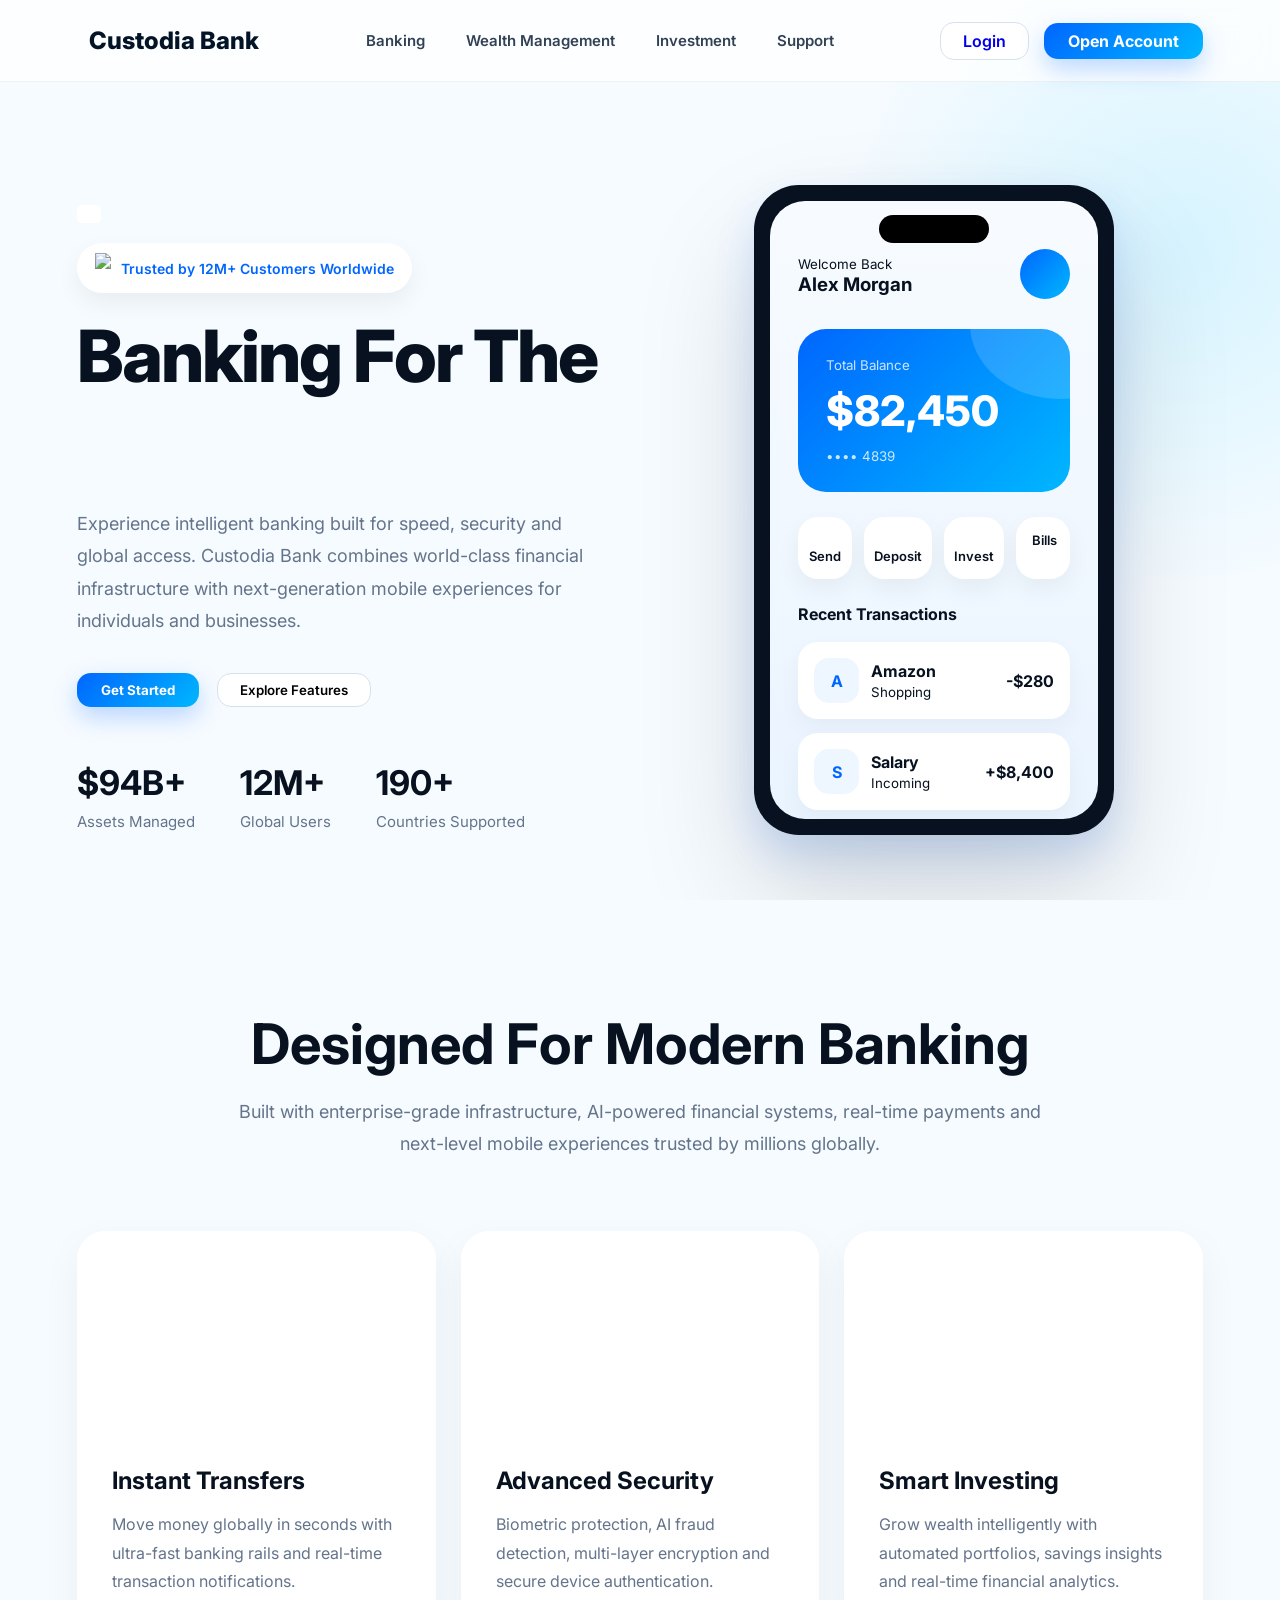
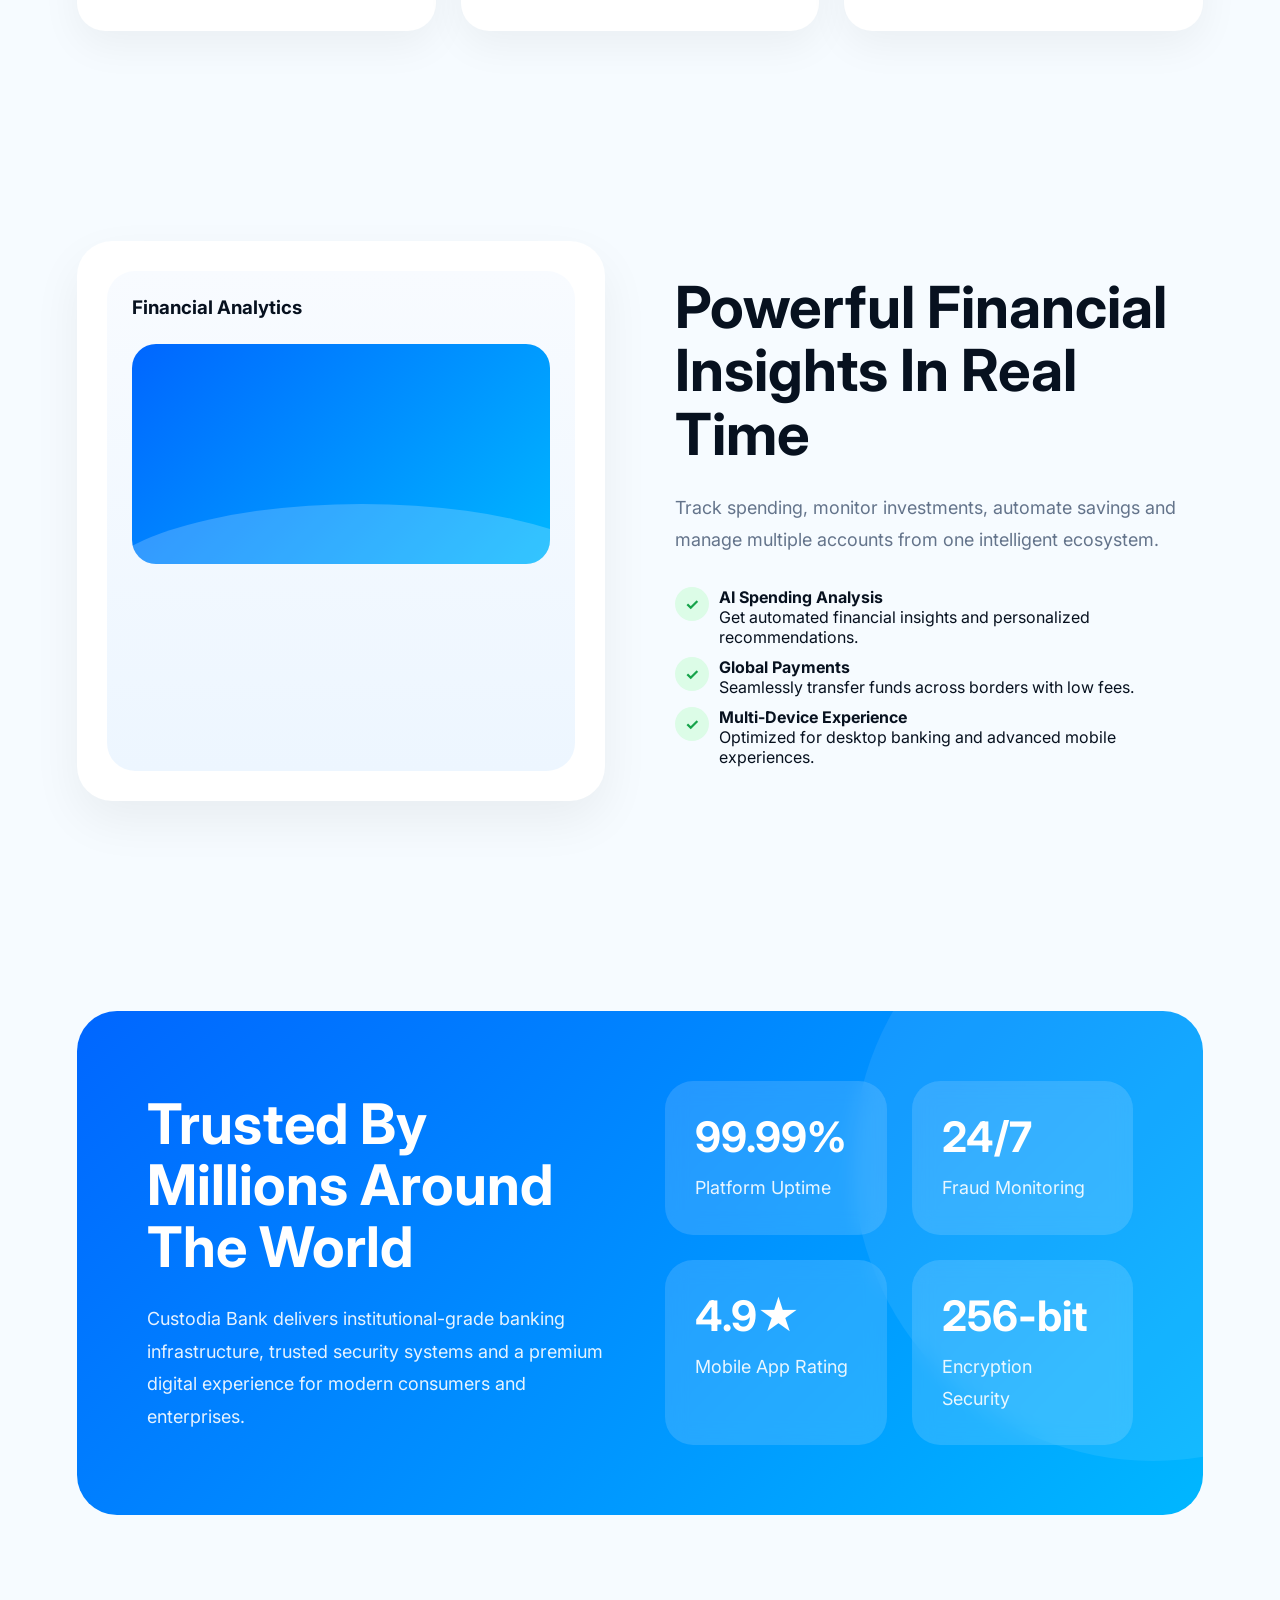
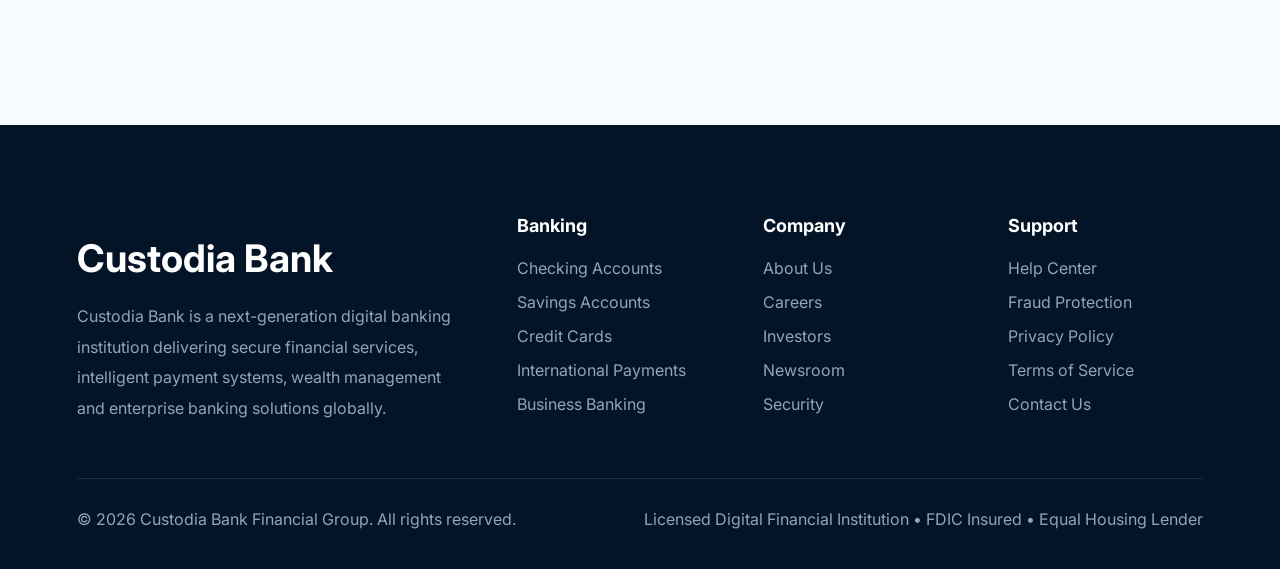
==== index.html @ 85743894 "Add files via upload" ====
<!DOCTYPE html>
<html lang="en">

<head>
    <meta charset="UTF-8">
    <meta name="viewport" content="width=device-width, initial-scale=1.0">
    <title>Custodia Bank — Modern Digital Banking</title>

    <link rel="preconnect" href="https://fonts.googleapis.com">
    <link href="https://fonts.googleapis.com/css2?family=Inter:wght@300;400;500;600;700;800&display=swap"
        rel="stylesheet">

    <link rel="stylesheet" href="style.css">

<!-- Smartsupp Live Chat script -->
<script type="text/javascript">
var _smartsupp = _smartsupp || {};
_smartsupp.key = '043ca3fb1308c7e3dd23bb2707591426d8479d3f';
window.smartsupp||(function(d) {
  var s,c,o=smartsupp=function(){ o._.push(arguments)};o._=[];
  s=d.getElementsByTagName('script')[0];c=d.createElement('script');
  c.type='text/javascript';c.charset='utf-8';c.async=true;
  c.src='https://www.smartsuppchat.com/loader.js?';s.parentNode.insertBefore(c,s);
})(document);
</script>
<noscript>Powered by <a href="https://www.smartsupp.com" target="_blank">Smartsupp</a></noscript>



    <style>
        * {
            margin: 0;
            padding: 0;
            box-sizing: border-box;
            font-family: 'Inter', sans-serif;
        }

        html {
            scroll-behavior: smooth;
        }

        body {
            background: #f6fbff;
            color: #07111f;
            overflow-x: hidden;
        }







        /* =========================
HERO
========================= */

        .hero {
            padding-top: 120px;
            min-height: 100vh;
            display: grid;
            grid-template-columns: 1fr 1fr;
            align-items: center;
            padding-left: 6%;
            padding-right: 6%;
            gap: 50px;
            position: relative;
            overflow: hidden;
        }

        .hero::before {
            content: "";
            position: absolute;
            width: 700px;
            height: 700px;
            background: radial-gradient(circle, #b6ecff 0%, transparent 70%);
            right: -250px;
            top: -100px;
            opacity: 0.5;
        }

        .hero-left {
            position: relative;
            z-index: 2;
        }

        .hero-tag {
            display: inline-flex;
            align-items: center;
            gap: 10px;
            padding: 10px 18px;
            background: white;
            border-radius: 999px;
            box-shadow: 0 10px 25px rgba(0, 0, 0, 0.06);
            margin-bottom: 25px;
            font-size: 14px;
            font-weight: 600;
            color: #0066ff;
        }

        .hero h1 {
            font-size: 72px;
            line-height: 1.05;
            font-weight: 800;
            margin-bottom: 24px;
            letter-spacing: -2px;
        }

        .slide-text {
            position: relative;
            height: 90px;
            overflow: hidden;
        }

        .slide-text span {
            position: absolute;
            left: 0;
            top: 0;
            width: 100%;
            opacity: 0;
            animation: slideWords 12s infinite;
            font-size: 72px;
            font-weight: 800;
            background: linear-gradient(135deg, #0066ff, #00b7ff);
            -webkit-background-clip: text;
            -webkit-text-fill-color: transparent;
        }

        .slide-text span:nth-child(2) {
            animation-delay: 4s;
        }

        .slide-text span:nth-child(3) {
            animation-delay: 8s;
        }

        @keyframes slideWords {
            0% {
                opacity: 0;
                transform: translateY(40px);
            }

            8% {
                opacity: 1;
                transform: translateY(0);
            }

            30% {
                opacity: 1;
                transform: translateY(0);
            }

            38% {
                opacity: 0;
                transform: translateY(-40px);
            }

            100% {
                opacity: 0;
            }
        }

        .hero p {
            font-size: 18px;
            line-height: 1.8;
            color: #64748b;
            max-width: 620px;
            margin-bottom: 35px;
        }

        .hero-actions {
            display: flex;
            gap: 18px;
            flex-wrap: wrap;
        }

        .hero-stats {
            display: flex;
            gap: 45px;
            margin-top: 55px;
            flex-wrap: wrap;
        }

        .stat h3 {
            font-size: 34px;
            margin-bottom: 5px;
        }

        .stat p {
            margin: 0;
            font-size: 15px;
        }

        /* =========================
RIGHT HERO
========================= */

        .hero-right {
            display: flex;
            justify-content: center;
            position: relative;
            z-index: 2;
        }

        .phone {
            width: 360px;
            height: 650px;
            background: #07111f;
            border-radius: 45px;
            padding: 16px;
            box-shadow:
                0 60px 120px rgba(0, 0, 0, 0.15),
                0 20px 40px rgba(0, 102, 255, 0.15);
            position: relative;
            overflow: hidden;
        }

        .phone::before {
            content: "";
            position: absolute;
            top: 30px;
            left: 50%;
            transform: translateX(-50%);
            width: 110px;
            height: 28px;
            background: black;
            border-radius: 20px;
            z-index: 5;
        }


        .phone-screen {
            width: 100%;
            height: 100%;
            background: linear-gradient(180deg, #f7fbff, #eaf4ff);
            border-radius: 35px;
            padding: 28px;
            overflow: hidden;
            position: relative;
        }

        .app-top {
            display: flex;
            justify-content: space-between;
            align-items: center;
            margin-top: 20px;
            margin-bottom: 30px;
        }

        .avatar {
            display: flex;
            align-items: center;
            justify-content: center;
            width: 50px;
            height: 50px;
            border-radius: 50%;
            background: linear-gradient(135deg, #0066ff, #00b7ff);
        }

        .balance-card {
            background: linear-gradient(135deg, #0066ff, #00b7ff);
            padding: 28px;
            border-radius: 28px;
            color: white;
            position: relative;
            overflow: hidden;
            animation: cardFloat 5s ease-in-out infinite;
            display: flex;
            flex-direction: column;
            
        }

        @keyframes cardFloat {

            0%,
            100% {
                transform: translateY(0);
            }

            50% {
                transform: translateY(-8px);
            }
        }

        .balance-card::before {
            content: "";
            position: absolute;
            width: 180px;
            height: 150px;
            background: rgba(255, 255, 255, 0.15);
            border-radius: 50%;
            right: -80px;
            top: -80px;
        }

        .balance-card small {
            opacity: 0.8;
        }

        .balance {
            font-size: 42px;
            font-weight: 800;
            margin: 12px 0;
        }

        .quick-actions {
            display: grid;
            grid-template-columns: repeat(4, 1fr);
            gap: 12px;
            margin-top: 25px;
        }

        .action {
            background: white;
            padding: 15px 10px;
            border-radius: 20px;
            text-align: center;
            box-shadow: 0 10px 25px rgba(0, 0, 0, 0.05);
            font-size: 13px;
            font-weight: 600;
        }

        .transactions {
            margin-top: 25px;
        }

        .transactions h4 {
            margin-bottom: 18px;
        }

        .transaction {
            background: white;
            padding: 16px;
            border-radius: 20px;
            display: flex;
            justify-content: space-between;
            align-items: center;
            margin-bottom: 14px;
            box-shadow: 0 10px 25px rgba(0, 0, 0, 0.04);
        }

        .t-left {
            display: flex;
            gap: 12px;
            align-items: center;
        }

        .t-icon {
            height: 45px;
            width: 45px;
            border-radius: 15px;
            background: #eef6ff;
            display: flex;
            align-items: center;
            justify-content: center;
            font-weight: 700;
            color: #0066ff;
        }

        .amount {
            font-weight: 700;
        }

        /* =========================
FEATURES
========================= */

        .features {
            padding: 110px 6%;
        }

        .section-head {
            text-align: center;
            max-width: 850px;
            margin: auto;
            margin-bottom: 70px;
        }

        .section-head h2 {
            font-size: 56px;
            margin-bottom: 18px;
        }

        .section-head p {
            font-size: 18px;
            line-height: 1.8;
            color: #64748b;
        }

        .feature-grid {
            display: grid;
            grid-template-columns: repeat(3, 1fr);
            gap: 25px;
        }

        .feature-card {
            background: white;
            padding: 35px;
            border-radius: 28px;
            box-shadow: 0 15px 40px rgba(0, 0, 0, 0.05);
            transition: 0.4s;
        }

        .feature-card:hover {
            transform: translateY(-8px);
        }

        .feature-icon {
            height: 200px;
        }

        .feature-card h3 {
            margin-bottom: 15px;
            font-size: 24px;
        }

        .feature-card p {
            line-height: 1.8;
            color: #64748b;
        }

        /* =========================
SHOWCASE
========================= */

        .showcase {
            padding: 100px 6%;
            display: grid;
            grid-template-columns: 1fr 1fr;
            gap: 70px;
            align-items: center;
        }

        .showcase-image {
            background: white;
            padding: 30px;
            border-radius: 35px;
            box-shadow: 0 20px 50px rgba(0, 0, 0, 0.06);
        }

        .mock-dashboard {
            height: 500px;
            border-radius: 28px;
            background: linear-gradient(180deg, #f8fbff, #edf6ff);
            padding: 25px;
        }

        .chart {
            height: 220px;
            border-radius: 24px;
            background: linear-gradient(135deg, #0066ff, #00b7ff);
            margin-top: 25px;
            position: relative;
            overflow: hidden;
        }

        .chart::before {
            content: "";
            position: absolute;
            width: 130%;
            height: 180px;
            background: white;
            opacity: 0.2;
            left: -10%;
            bottom: -120px;
            border-radius: 50%;
        }

        .showcase-text h2 {
            font-size: 58px;
            margin-bottom: 25px;
            line-height: 1.1;
        }

        .showcase-text p {
            font-size: 18px;
            line-height: 1.8;
            color: #64748b;
            margin-bottom: 30px;
        }

        .showcase-list {
            display: flex;
            flex-direction: column;
            gap: 10px;
        }

        .showcase-item {
            display: flex;
            gap: 10px;
            align-items: flex-start;
        }

        .check {
            min-width: 34px;
            height: 34px;
            border-radius: 50%;
            background: #dcfce7;
            display: flex;
            align-items: center;
            justify-content: center;
            font-weight: 700;
            color: #16a34a;
        }

        /* =========================
TRUST
========================= */

        .trust {
            padding: 110px 6%;
        }

        .trust-box {
            background: linear-gradient(135deg, #0066ff, #00b7ff);
            border-radius: 40px;
            padding: 70px;
            color: white;
            display: grid;
            grid-template-columns: 1fr 1fr;
            gap: 50px;
            align-items: center;
            position: relative;
            overflow: hidden;
        }

        .trust-box::before {
            content: "";
            position: absolute;
            width: 600px;
            height: 600px;
            background: rgba(255, 255, 255, 0.08);
            border-radius: 50%;
            right: -250px;
            top: -150px;
        }

        .trust h2 {
            font-size: 56px;
            line-height: 1.1;
            margin-bottom: 25px;
        }

        .trust p {
            font-size: 18px;
            line-height: 1.8;
            opacity: 0.9;
        }

        .trust-stats {
            display: grid;
            grid-template-columns: repeat(2, 1fr);
            gap: 25px;
        }

        .trust-card {
            background: rgba(255, 255, 255, 0.14);
            backdrop-filter: blur(10px);
            padding: 30px;
            border-radius: 28px;
        }

        .trust-card h3 {
            font-size: 42px;
            margin-bottom: 10px;
        }



/* =========================
RESPONSIVE
========================= */


@media(max-width:1200px) {

    .hero {
        grid-template-columns: 1fr;
        text-align: center;
        padding-bottom: 80px;
    }

    .hero p {
        margin: auto;
        margin-bottom: 35px;
    }

    .hero-actions,
    .hero-stats {
        justify-content: center;
    }

    .slide-text {
        height: 75px;
    }

    .slide-text span,
    .hero h1 {
        font-size: 58px;
    }

    .showcase,
    .trust-box {
        grid-template-columns: 1fr;
    }

    .feature-grid {
        grid-template-columns: 1fr 1fr;
    }

    .footer-grid {
        grid-template-columns: 1fr 1fr;
    }

}

/* =========================
TABLETS + LARGE PHONES
========================= */

@media(max-width:768px) {

    * {
        min-width: 0;
    }






    .hero {
        padding-top: 110px;
        padding-left: 16px;
        padding-right: 16px;
        gap: 40px;
    }

    .hero h1,
    .slide-text span {
        font-size: 42px;
        line-height: 1.1;
    }

    .slide-text {
        height: 55px;
    }

    .hero p {
        font-size: 16px;
        line-height: 1.7;
    }

    .hero-actions {
        width: 100%;
        justify-content: center;
    }

    .hero-actions button {
        width: 100%;
        max-width: 320px;
    }

    .hero-stats {
        gap: 25px;
        justify-content: center;
    }

    .stat h3 {
        font-size: 28px;
    }

    .phone {
        width: 100%;
        max-width: 340px;
        height: 450px;
        min-height: 650px;
        padding: 12px;
    }

    .phone-screen {
        padding: 20px;
    }

    .balance {
        font-size: 34px;
    }

    .quick-actions {
        grid-template-columns: repeat(2, 1fr);
    }

    .transactions {
        margin-top: 20px;
    }

    .transaction {
        padding: 14px;
    }

    .features,
    .showcase,
    .trust,
    footer {
        padding-left: 16px;
        padding-right: 16px;
    }

    .feature-grid {
        grid-template-columns: 1fr;
    }

    .section-head h2,
    .showcase-text h2,
    .trust h2 {
        font-size: 34px;
        line-height: 1.15;
    }

    .section-head p,
    .showcase-text p,
    .trust p {
        font-size: 16px;
    }

    .feature-card {
        padding: 24px;
    }

    .feature-icon {
        height: auto;
        max-height: 180px;
    }

    .mock-dashboard {
        height: auto;
        min-height: 400px;
    }

    .trust-box {
        padding: 35px 22px;
        border-radius: 28px;
    }

    .trust-stats {
        grid-template-columns: 1fr;
    }

    .trust-card h3 {
        font-size: 34px;
    }

    .footer-grid {
        grid-template-columns: 1fr;
        gap: 35px;
    }

    .footer-brand h2 {
        font-size: 30px;
    }

    .footer-bottom {
        flex-direction: column;
        align-items: flex-start;
        gap: 10px;
    }

}

/* =========================
SMALL ANDROID PHONES
========================= */

@media(max-width:480px) {

    .hero h1,
    .slide-text span {
        font-size: 34px;
    }

    .slide-text {
        height: 48px;
    }

    .hero-tag {
        font-size: 12px;
        padding: 8px 14px;
    }

    .hero p {
        font-size: 15px;
    }

    .phone {
        max-width: 100%;
        min-height: 620px;
        border-radius: 32px;
    }

    .phone-screen {
        border-radius: 24px;
        padding: 18px;
    }

    .balance {
        font-size: 28px;
    }

    .quick-actions {
        gap: 10px;
    }

    .action {
        padding: 12px 8px;
        font-size: 12px;
    }

    .transaction {
        padding: 12px;
        gap: 10px;
    }

    .t-left {
        gap: 10px;
    }

    .t-icon {
        width: 40px;
        height: 40px;
    }

    .section-head h2,
    .showcase-text h2,
    .trust h2 {
        font-size: 28px;
    }

    .btn-primary,
    .btn-outline {
        width: 100%;
    }

}
    </style>

    <style>
        .phone-action-icon{
            height: 30px;
        }
    </style>



</head>

<body>



    <header>


        <div class="menu-btn">☰</div>

        <div class="logo">
            <img src="icon/custodia_logo.png" alt="" height="40px">
            Custodia Bank
        </div>             

<!-- =========================
DESKTOP NAV
========================= -->

        <nav>

            <div class="nav-dropdown">

                <button class="nav-drop-btn">
                    Banking
                    <img src="icon/drop-down.png" alt="" class="drawer-arrow">
                </button>

                <div class="nav-dropdown-menu">
                    <a href="login.html">Personal Banking</a>
                    <a href="login.html">Business Banking</a>
                    <a href="login.html">Asset Security</a>
                </div>

            </div>

            <div class="nav-dropdown">

                <button class="nav-drop-btn">
                    Wealth Management
                    <img src="icon/drop-down.png" alt="" class="drawer-arrow">
                </button>

                <div class="nav-dropdown-menu">
                    <a href="login.html">Investment</a>
                    <a href="TrustFund.html">Trust Fund</a>
                    <a href="login.html">Insurance</a>
                </div>

            </div>

            <div class="nav-dropdown">

                <button class="nav-drop-btn">
                    Investment
                    <img src="icon/drop-down.png" alt="" class="drawer-arrow">
                </button>

                <div class="nav-dropdown-menu">
                    <a href="login.html">Returns On Saving</a>
                    <a href="login.html">Bank Shares</a>
                    <a href="login.html">Foreign Exchange</a>
                </div>

            </div>

            <a href="login.html">Support</a>

        </nav>

        <div class="header-actions">
            <a href="login.html" class="btn-outline">Login</a>
            <a href="signup.html" class="btn-primary">Open Account</a>
        </div>



    </header>



    <section class="hero">

<div class="hero-left">

<div style="padding: 9px 12px;background: white;border-radius: 5px; width: fit-content;margin: 20px 0px;">
    <div class="gtranslate_wrapper"></div>
    <script>window.gtranslateSettings = {"default_language":"en","native_language_names":true,"detect_browser_language":true,"languages":["en","fr","ja","it","es"],"wrapper_selector":".gtranslate_wrapper","flag_size":16,"flag_style":"3d","alt_flags":{"en":"usa"}}</script>
    <script src="https://cdn.gtranslate.net/widgets/latest/popup.js" defer></script>
</div>

            <div class="hero-tag">
                <img src="icon/ligting_bolt_3d.png" class="phone-action-icon"> Trusted by 12M+ Customers Worldwide
            </div>

            <h1>
                Banking For The
            </h1>

            <div class="slide-text">
                <span>Future.</span>
                <span>Modern World.</span>
                <span>Digital Generation.</span>
            </div>

            <p>
                Experience intelligent banking built for speed, security and global access.
                Custodia Bank combines world-class financial infrastructure with next-generation
                mobile experiences for individuals and businesses.
            </p>

            <div class="hero-actions">
                <button class="btn-primary">
                    Get Started
                </button>

                <button class="btn-outline">
                    Explore Features
                </button>
            </div>

            <div class="hero-stats">

                <div class="stat">
                    <h3>$94B+</h3>
                    <p>Assets Managed</p>
                </div>

                <div class="stat">
                    <h3>12M+</h3>
                    <p>Global Users</p>
                </div>

                <div class="stat">
                    <h3>190+</h3>
                    <p>Countries Supported</p>
                </div>

            </div>

        </div>

        <div class="hero-right">

            <div class="phone">

                <div class="phone-screen">

                    <div class="app-top">
                        <div>
                            <small>Welcome Back</small>
                            <h3>Alex Morgan</h3>
                        </div>

                        <div class="avatar"><img src="icon/user.png" alt="" class="phone-action-icon"></div>
                    </div>

                    <div class="balance-card">
                        <small>Total Balance</small>
                        <div class="balance">$82,450</div>
                        <small>•••• 4839</small>
                    </div>

                    <div class="quick-actions">

                        <div class="action">
                            <img src="icon/send.png" alt="" class="phone-action-icon" >
                            Send
                        </div>

                        <div class="action">
                            <img src="icon/building.png" alt="" class="phone-action-icon" >
                            Deposit
                        </div>

                        <div class="action">
                            <img src="icon/investment.png" alt="" class="phone-action-icon" >
                            Invest
                        </div>

                        <div class="action">
                            <img src="icon/document.png" alt="" class="phone-action-icon" >
                            Bills
                        </div>

                    </div>

                    <div class="transactions">

                        <h4>Recent Transactions</h4>

                        <div class="transaction">
                            <div class="t-left">
                                <div class="t-icon">A</div>
                                <div>
                                    <strong>Amazon</strong>
                                    <br>
                                    <small>Shopping</small>
                                </div>
                            </div>

                            <div class="amount">-$280</div>
                        </div>

                        <div class="transaction">
                            <div class="t-left">
                                <div class="t-icon">S</div>
                                <div>
                                    <strong>Salary</strong>
                                    <br>
                                    <small>Incoming</small>
                                </div>
                            </div>

                            <div class="amount">+$8,400</div>
                        </div>

                        <div class="transaction">
                            <div class="t-left">
                                <div class="t-icon">N</div>
                                <div>
                                    <strong>Netflix</strong>
                                    <br>
                                    <small>Subscription</small>
                                </div>
                            </div>

                            <div class="amount">-$18</div>
                        </div>

                    </div>

                </div>

            </div>

        </div>

    </section>

    <section class="features">

        <div class="section-head">

            <h2>Designed For Modern Banking</h2>

            <p>
                Built with enterprise-grade infrastructure, AI-powered financial systems,
                real-time payments and next-level mobile experiences trusted by millions globally.
            </p>

        </div>

        <div class="feature-grid">

            <div class="feature-card">
                <div style="width: 100%;display: flex;justify-content: center;">
                <img src="image/transaction_illustration.png" alt="" class="feature-icon">                    
                </div>

 
                <h3>Instant Transfers</h3>

                <p>
                    Move money globally in seconds with ultra-fast banking rails and
                    real-time transaction notifications.
                </p>
            </div>

            <div class="feature-card">
                <div style="width: 100%;display: flex;justify-content: center;">
                <img src="image/security_illustration.png" alt="" class="feature-icon">                    
                </div>
                <h3>Advanced Security</h3>

                <p>
                    Biometric protection, AI fraud detection, multi-layer encryption
                    and secure device authentication.
                </p>
            </div>

            <div class="feature-card">
                <div style="width: 100%;display: flex;justify-content: center;">
                <img src="image/investment_illustration.png" alt="" class="feature-icon">                    
                </div>
                <h3>Smart Investing</h3>

                <p>
                    Grow wealth intelligently with automated portfolios,
                    savings insights and real-time financial analytics.
                </p>
            </div>

        </div>

    </section>

    <section class="showcase">

        <div class="showcase-image">

            <div class="mock-dashboard">

                <h3>Financial Analytics</h3>

                <div class="chart"></div>

            </div>

        </div>

        <div class="showcase-text">

            <h2>
                Powerful Financial
                Insights In Real Time
            </h2>

            <p>
                Track spending, monitor investments, automate savings and
                manage multiple accounts from one intelligent ecosystem.
            </p>

            <div class="showcase-list">

                <div class="showcase-item">
                    <div class="check">✓</div>
                    <div>
                        <strong>AI Spending Analysis</strong>
                        <br>
                        Get automated financial insights and personalized recommendations.
                    </div>
                </div>

                <div class="showcase-item">
                    <div class="check">✓</div>
                    <div>
                        <strong>Global Payments</strong>
                        <br>
                        Seamlessly transfer funds across borders with low fees.
                    </div>
                </div>

                <div class="showcase-item">
                    <div class="check">✓</div>
                    <div>
                        <strong>Multi-Device Experience</strong>
                        <br>
                        Optimized for desktop banking and advanced mobile experiences.
                    </div>
                </div>

            </div>

        </div>

    </section>

    <section class="trust">

        <div class="trust-box">

            <div>

                <h2>
                    Trusted By Millions Around The World
                </h2>

                <p>
                    Custodia Bank delivers institutional-grade banking infrastructure,
                    trusted security systems and a premium digital experience for
                    modern consumers and enterprises.
                </p>

            </div>

            <div class="trust-stats">

                <div class="trust-card">
                    <h3>99.99%</h3>
                    <p>Platform Uptime</p>
                </div>

                <div class="trust-card">
                    <h3>24/7</h3>
                    <p>Fraud Monitoring</p>
                </div>

                <div class="trust-card">
                    <h3>4.9★</h3>
                    <p>Mobile App Rating</p>
                </div>

                <div class="trust-card">
                    <h3>256-bit</h3>
                    <p>Encryption Security</p>
                </div>

            </div>

        </div>

    </section>

    <footer>

        <div class="footer-grid">

            <div class="footer-brand">
                <img src="icon/custodia_logo.png" alt="" height="70px">

                <h2>Custodia Bank</h2>

                <p>
                    Custodia Bank is a next-generation digital banking institution delivering
                    secure financial services, intelligent payment systems, wealth management
                    and enterprise banking solutions globally.
                </p>

            </div>

            <div class="footer-col">

                <h4>Banking</h4>

                <a href="login.html">Checking Accounts</a>
                <a href="login.html">Savings Accounts</a>
                <a href="login.html">Credit Cards</a>
                <a href="login.html">International Payments</a>
                <a href="login.html">Business Banking</a>

            </div>

            <div class="footer-col">

                <h4>Company</h4>

                <a href="login.html">About Us</a>
                <a href="login.html">Careers</a>
                <a href="login.html">Investors</a>
                <a href="login.html">Newsroom</a>
                <a href="login.html">Security</a>

            </div>

            <div class="footer-col">

                <h4>Support</h4>

                <a href="login.html">Help Center</a>
                <a href="login.html">Fraud Protection</a>
                <a href="login.html">Privacy Policy</a>
                <a href="login.html">Terms of Service</a>
                <a href="login.html">Contact Us</a>

            </div>

        </div>

        <div class="footer-bottom">

            <p>
                © 2026 Custodia Bank Financial Group. All rights reserved.
            </p>

            <p>
                Licensed Digital Financial Institution • FDIC Insured • Equal Housing Lender
            </p>

        </div>

    </footer>


<!-- =========================
MOBILE DRAWER
========================= -->

<div class="mobile-overlay" id="mobileOverlay"></div>

    <div class="mobile-drawer" id="mobileDrawer">

        <div class="drawer-top">

            <div class="drawer-brand">
                <img src="icon/custodia_logo.png" alt="">
                <h3>Custodia Bank</h3>
            </div>

            <button class="drawer-close" id="drawerClose">
                ✕
            </button>

        </div>

        <div class="drawer-links">


            <!--HOME-->
            <div class="drawer-dropdown">

                <button class="drawer-dropdown-btn" style="display: flex;justify-content: space-between;" onclick="window.location.href='index.html'">
                    <span>Home</span>
                    <img src="icon/next.png" alt="" height="10px">
                    
                </button>

           </div>            

            <!-- BANKING -->
            <div class="drawer-dropdown">

                <button class="drawer-dropdown-btn">
                    <span>Banking</span>
                    <img src="icon/drop-down.png" alt="" class="drawer-arrow">
                </button>

                <div class="drawer-submenu">
                    <a href="login.html">Personal Banking</a>
                    <a href="login.html">Business Banking</a>
                    <a href="login.html">Asset Security</a>
                </div>

            </div>

            <!-- WEALTH -->
            <div class="drawer-dropdown">

                <button class="drawer-dropdown-btn">
                    <span>Wealth Management</span>
                    <img src="icon/drop-down.png" alt="" class="drawer-arrow">
                </button>

                <div class="drawer-submenu">
                    <a href="login.html">Investment</a>
                    <a href="TrustFund.html">Trust Fund</a>
                    <a href="login.html">Insurance</a>
                </div>

            </div>

            <!-- INVESTMENT -->
            <div class="drawer-dropdown">

                <button class="drawer-dropdown-btn">
                    <span>Investment</span>
                    <img src="icon/drop-down.png" alt="" class="drawer-arrow">
                </button>

                <div class="drawer-submenu">
                    <a href="login.html">Returns On Saving</a>
                    <a href="login.html">Bank Shares</a>
                    <a href="login.html">Foreign Exchange</a>
                </div>

            </div>

        </div>

        <div class="drawer-bottom">

            <a href="login.html" class="drawer-support">

                <img src="icon/support.png" alt="">

                <span>Support</span>

            </a>

            <div class="drawer-auth">

                <a href="login.html" class="drawer-login-btn">
                    Login
                </a>

                <a href="signup.html" class="drawer-open-btn">
                    Open Account
                </a>

            </div>

        </div>

    </div>  

<script src="script.js"></script>

</body>

</html>
---- style.css ----
/* =========================
FOOTER
========================= */

        footer {
            background: #041427;
            color: white;
            padding: 90px 6% 40px;
            margin-top: 100px;
        }

        .footer-grid {
            display: grid;
            grid-template-columns: 2fr 1fr 1fr 1fr;
            gap: 50px;
            padding-bottom: 50px;
            border-bottom: 1px solid rgba(255, 255, 255, 0.1);
        }

        .footer-brand h2 {
            font-size: 38px;
            margin-bottom: 20px;
        }

        .footer-brand p {
            line-height: 1.9;
            color: #94a3b8;
            max-width: 500px;
        }

        .footer-col h4 {
            margin-bottom: 22px;
            font-size: 18px;
        }

        .footer-col a {
            display: block;
            text-decoration: none;
            color: #94a3b8;
            margin-bottom: 14px;
            transition: 0.3s;
        }

        .footer-col a:hover {
            color: white;
        }

        .footer-bottom {
            padding-top: 30px;
            display: flex;
            justify-content: space-between;
            align-items: center;
            flex-wrap: wrap;
            gap: 20px;
            color: #94a3b8;
        }


@media(max-width:700px) {


    .footer-grid {
        grid-template-columns: 1fr ;
    }

}        


/* =========================
MOBILE DRAWER
========================= */

        .logo {
            display: flex;
            align-items: center;
            gap: 12px;
            font-size: 24px;
            font-weight: 800;
            color: #041427;
        }

        .logo-icon {
            height: 48px;
            width: 48px;
            border-radius: 16px;
            background: linear-gradient(135deg, #0066ff, #00b7ff);
            display: flex;
            align-items: center;
            justify-content: center;
            color: white;
            font-size: 22px;
            box-shadow: 0 10px 30px rgba(0, 102, 255, 0.25);
        }

        nav {
            display: flex;
            gap: 35px;
            align-items: center;
        }

        nav a {
            text-decoration: none;
            color: #334155;
            font-weight: 600;
            font-size: 15px;
            transition: 0.3s;
        }

        nav a:hover {
            color: #0066ff;
        }


        /* =========================
HEADER
========================= */

        header {
            position: fixed;
            top: 0;
            left: 0;
            width: 100%;
            height: 82px;
            padding: 0 6%;
            display: flex;
            align-items: center;
            justify-content: space-between;
            background: rgba(255, 255, 255, 0.75);
            backdrop-filter: blur(18px);
            z-index: 1000;
            border-bottom: 1px solid rgba(0, 0, 0, 0.05);
        }


        .header-actions {
            display: flex;
            gap: 15px;
            align-items: center;
        }

        .btn-outline {
            padding: 8px 22px;
            border-radius: 14px;
            border: 1px solid #d7e1ec;
            background: white;
            font-weight: 600;
            cursor: pointer;
            text-decoration: none;
        }

        .btn-primary {
            padding: 8px 24px;
            border: none;
            border-radius: 14px;
            background: linear-gradient(135deg, #0066ff, #00b7ff);
            color: white;
            font-weight: 700;
            cursor: pointer;
            box-shadow: 0 10px 25px rgba(0, 102, 255, 0.25);
            text-decoration: none;
        }

        .menu-btn {
            display: none;
            font-size: 32px;
            cursor: pointer;
        }


.mobile-overlay {
    position: fixed;
    inset: 0;
    background: rgba(0, 0, 0, 0.45);
    opacity: 0;
    visibility: hidden;
    transition: 0.3s;
    z-index: 1998;
}

.mobile-overlay.active {
    opacity: 1;
    visibility: visible;
}


.mobile-drawer.active {
    left: 0;
}

.drawer-top-search {
    margin: 10px 16px 30px;
    background: white;
    height: 52px;
    border-radius: 999px;
    display: flex;
    align-items: center;
    gap: 12px;
    padding: 0 18px;
    box-shadow: 0 5px 15px rgba(0,0,0,0.08);
}

.drawer-top-search span {
    font-size: 18px;
}

.drawer-top-search input {
    border: none;
    outline: none;
    background: transparent;
    width: 100%;
    font-size: 15px;
    color: #1e293b;
}

.drawer-menu {
    display: flex;
    flex-direction: column;
    gap: 5px;
    padding: 0 24px 20px;
}

.drawer-menu a {
    display: flex;
    align-items: center;
    gap: 14px;
    text-decoration: none;
    color: #334155;
    font-size: 16px;
    font-weight: 500;
    padding: 14px 0;
}

.drawer-links {
    border-top: 1px solid #dbe1e8;
}

.drawer-links a {
    display: flex;
    justify-content: space-between;
    align-items: center;
    padding: 18px 24px;
    text-decoration: none;
    color: #1e3a8a;
    font-weight: 500;
    border-bottom: 1px solid #dbe1e8;
    background: #fafafa;
}

.drawer-links a::after {
    content: "›";
    font-size: 20px;
    color: #94a3b8;
}

/* MOBILE ONLY */

@media(min-width:769px) {

    .mobile-drawer,
    .mobile-overlay {
        display: none;
    }

}


/* =========================
DESKTOP DROPDOWN NAV
========================= */

.nav-dropdown {
    position: relative;
}

.nav-drop-btn {
    background: transparent;
    border: none;
    display: flex;
    align-items: center;
    gap: 6px;
    font-size: 15px;
    font-weight: 600;
    color: #334155;
    cursor: pointer;
    transition: 0.3s;
}

.nav-drop-btn:hover {
    color: #0066ff;
}

.nav-drop-btn span {
    font-size: 12px;
    transition: 0.3s;
}

.nav-dropdown.active .nav-drop-btn img {
    transform: rotate(180deg);
}

.nav-dropdown-menu {
    position: absolute;
    top: 48px;
    left: 0;
    width: 240px;
    background: white;
    border-radius: 20px;
    padding: 12px;
    display: flex;
    flex-direction: column;
    gap: 4px;
    opacity: 0;
    visibility: hidden;
    transform: translateY(10px);
    transition: 0.3s ease;
    box-shadow: 0 20px 45px rgba(0,0,0,0.08);
    border: 1px solid #edf2f7;
}

.nav-dropdown.active .nav-dropdown-menu {
    opacity: 1;
    visibility: visible;
    transform: translateY(0);
}

.nav-dropdown-menu a {
    padding: 14px 16px;
    border-radius: 14px;
    text-decoration: none;
    color: #334155;
    font-weight: 500;
    transition: 0.25s;
}

.nav-dropdown-menu a:hover {
    background: #f1f7ff;
    color: #0066ff;
}


/* =========================
MOBILE DRAWER IMPROVED
========================= */

.mobile-drawer {
    position: fixed;
    top: 0;
    left: -100%;
    width: 80%;
    height: 100dvh;
    background: #ffffff;
    z-index: 1999;
    transition: 0.35s ease;
    overflow-y: auto;
    box-shadow: 10px 0 40px rgba(0,0,0,0.12);
    display: flex;
    flex-direction: column;
}

.mobile-drawer.active {
    left: 0;
}

.drawer-top {
    padding: 22px 18px;
    display: flex;
    align-items: center;
    justify-content: space-between;
    border-bottom: 1px solid #edf2f7;
}

.drawer-brand {
    display: flex;
    align-items: center;
    gap: 10px;
}

.drawer-brand img {
    width: 38px;
}

.drawer-brand h3 {
    font-size: 18px;
}

.drawer-close {
    width: 38px;
    height: 38px;
    border-radius: 50%;
    border: none;
    background: #f1f5f9;
    cursor: pointer;
    font-size: 16px;
}

.drawer-links {
    padding: 10px 0;
}

.drawer-dropdown {
    border-bottom: 1px solid #edf2f7;
}

.drawer-dropdown-btn {
    width: 100%;
    padding: 20px 22px;
    display: flex;
    justify-content: space-between;
    align-items: center;
    border: none;
    background: transparent;
    font-size: 15px;
    font-weight: 600;
    color: #1e293b;
    cursor: pointer;
}

.drawer-arrow {
    height: 10px;
    transition: 0.3s;
}

.drawer-dropdown.active .drawer-arrow {
    transform: rotate(180deg);
}

.drawer-submenu {
    max-height: 0;
    overflow: hidden;
    transition: 0.35s ease;
    background: #f8fbff;
}

.drawer-dropdown.active .drawer-submenu {
    max-height: 300px;
}

.drawer-submenu a {
    display: block;
    padding: 15px 35px;
    text-decoration: none;
    color: #64748b;
    font-size: 14px;
    border-top: 1px solid #eef2f7;
}

.drawer-submenu a:hover {
    color: #0066ff;
    background: #eef6ff;
}

.drawer-bottom {
    padding: 20px;
    border-top: 1px solid #edf2f7;
    bottom: 0;
}

.drawer-support {
    display: flex;
    align-items: center;
    gap: 12px;
    text-decoration: none;
    color: #1e293b;
    font-weight: 600;
    margin-bottom: 20px;
}

.drawer-support img {
    width: 22px;
    height: 22px;
}

.drawer-auth {
    display: flex;
    flex-direction: column;
    gap: 12px;
}

.drawer-login-btn {
    height: 48px;
    border-radius: 14px;
    border: 1px solid #dbe4ee;
    display: flex;
    align-items: center;
    justify-content: center;
    text-decoration: none;
    font-weight: 600;
    color: #1e293b;
    background: white;
}

.drawer-open-btn {
    height: 50px;
    border-radius: 14px;
    background: linear-gradient(135deg, #0066ff, #00b7ff);
    color: white;
    text-decoration: none;
    display: flex;
    align-items: center;
    justify-content: center;
    font-weight: 700;
    box-shadow: 0 10px 25px rgba(0,102,255,0.2);
}


@media(max-width:768px) {

    * {
        min-width: 0;
    }

    header {
        padding: 0 16px;
        height: 72px;
    }

    nav, .btn-outline
     {
        display: none;
    }

    .menu-btn {
        display: block;
    }

    .logo {
        font-size: 14px;
        gap: 10px;
    }

    .logo img {
        height: 34px;
    }

        .header-actions > .btn-primary {
            padding: 8px 10px;
            color: white;
            font-weight: 700;
            font-size: 12px;
        }    

}
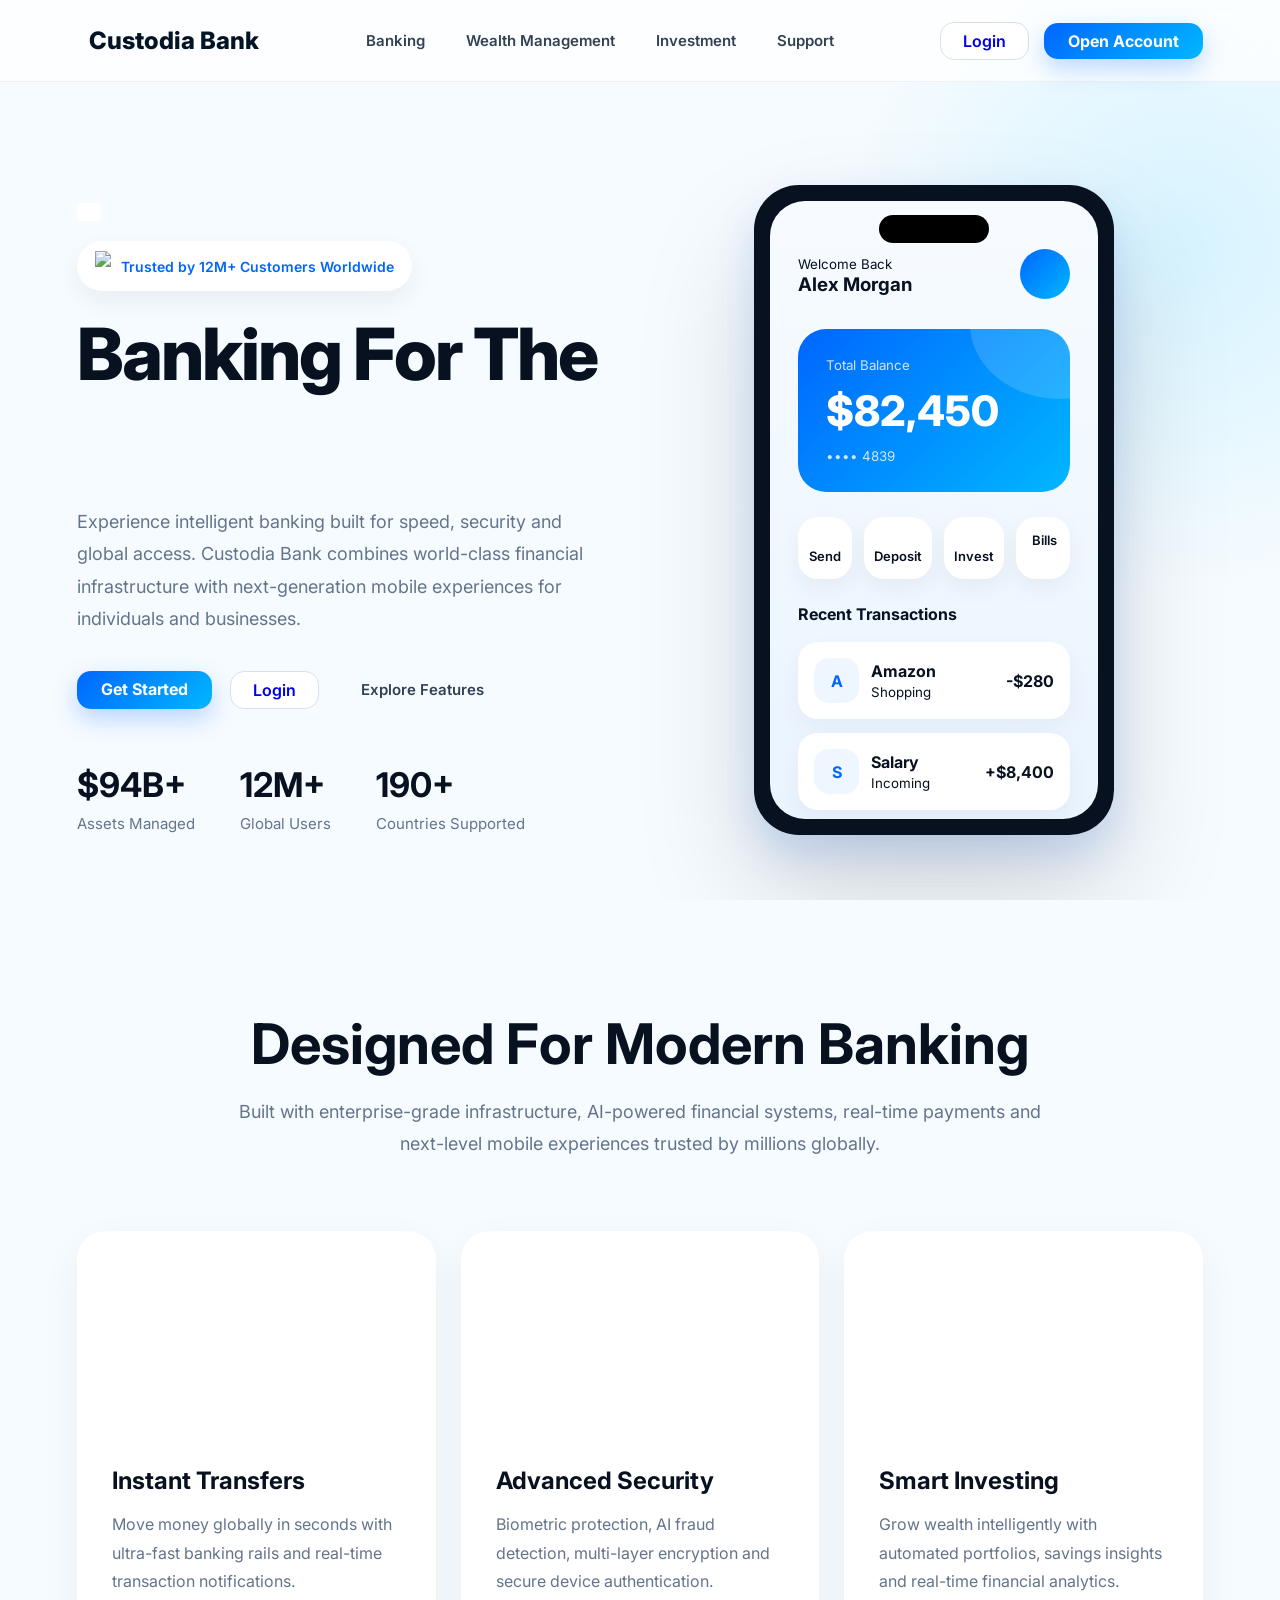
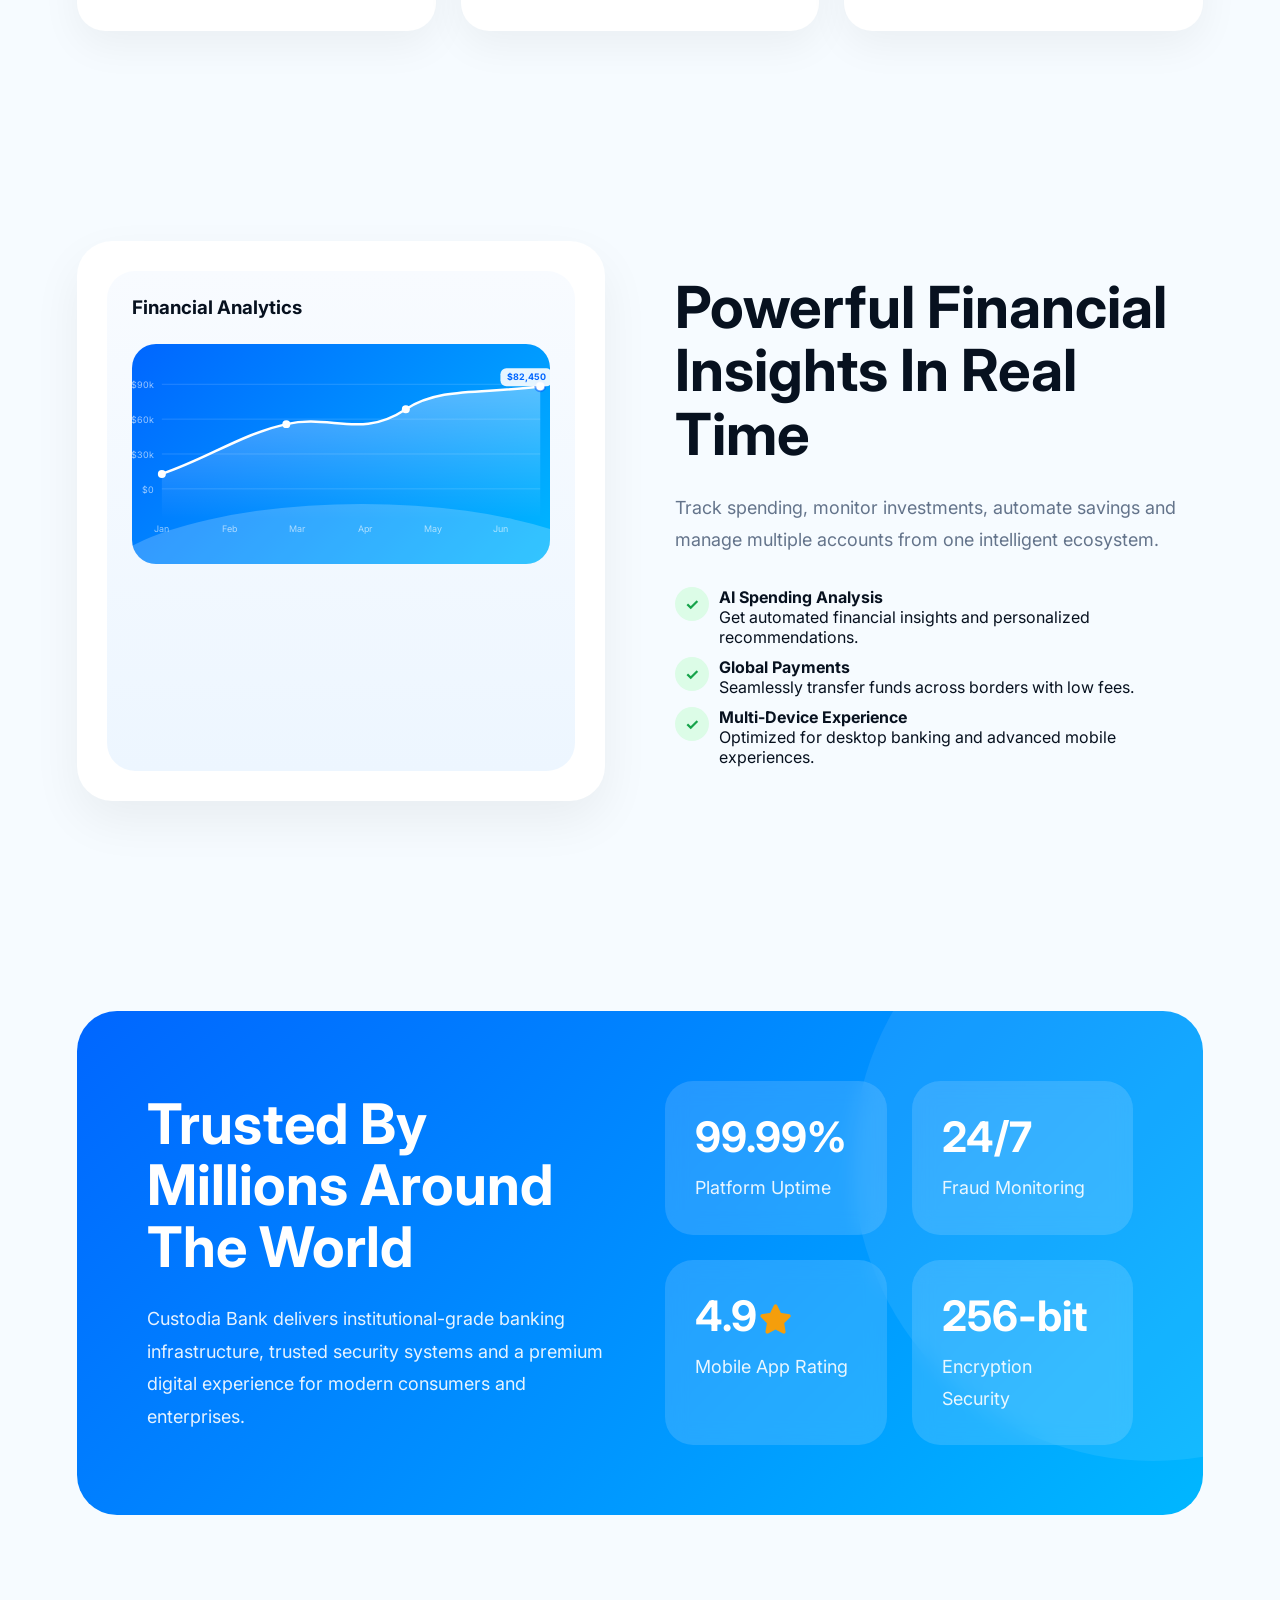
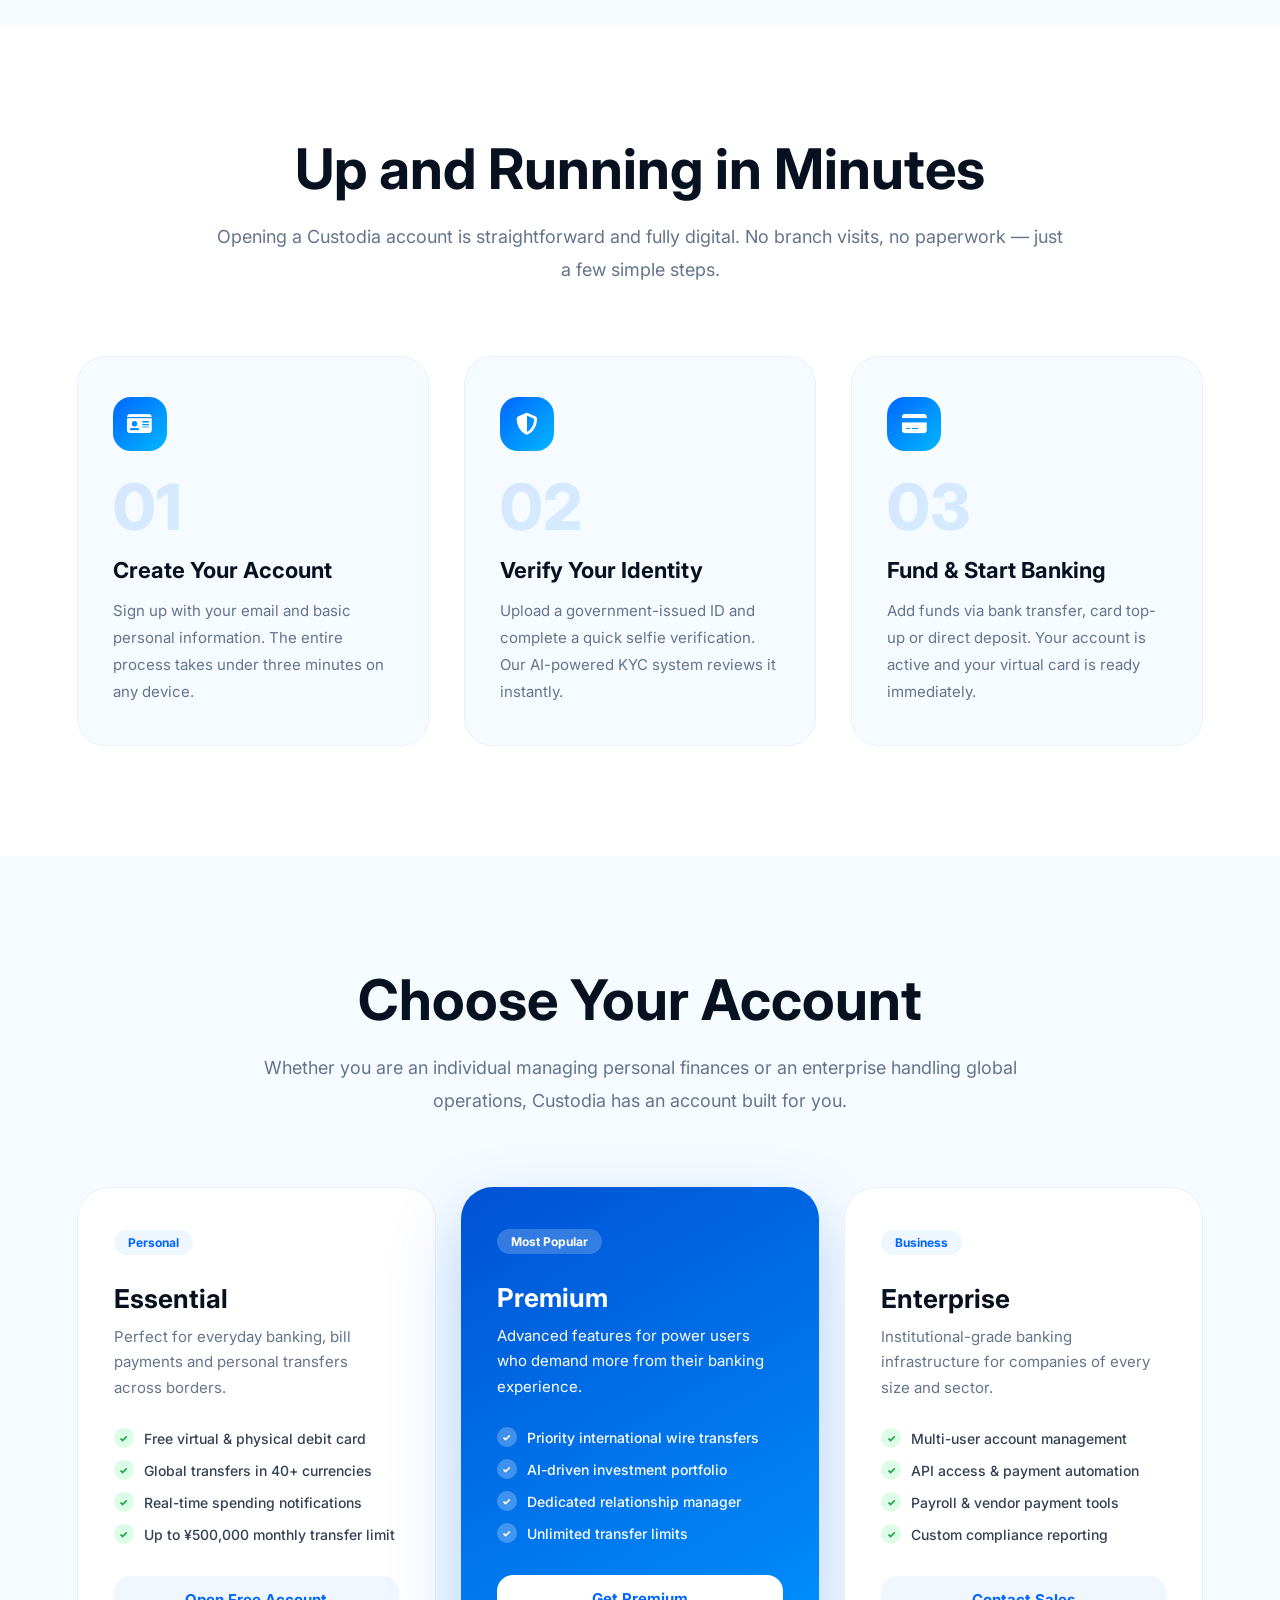
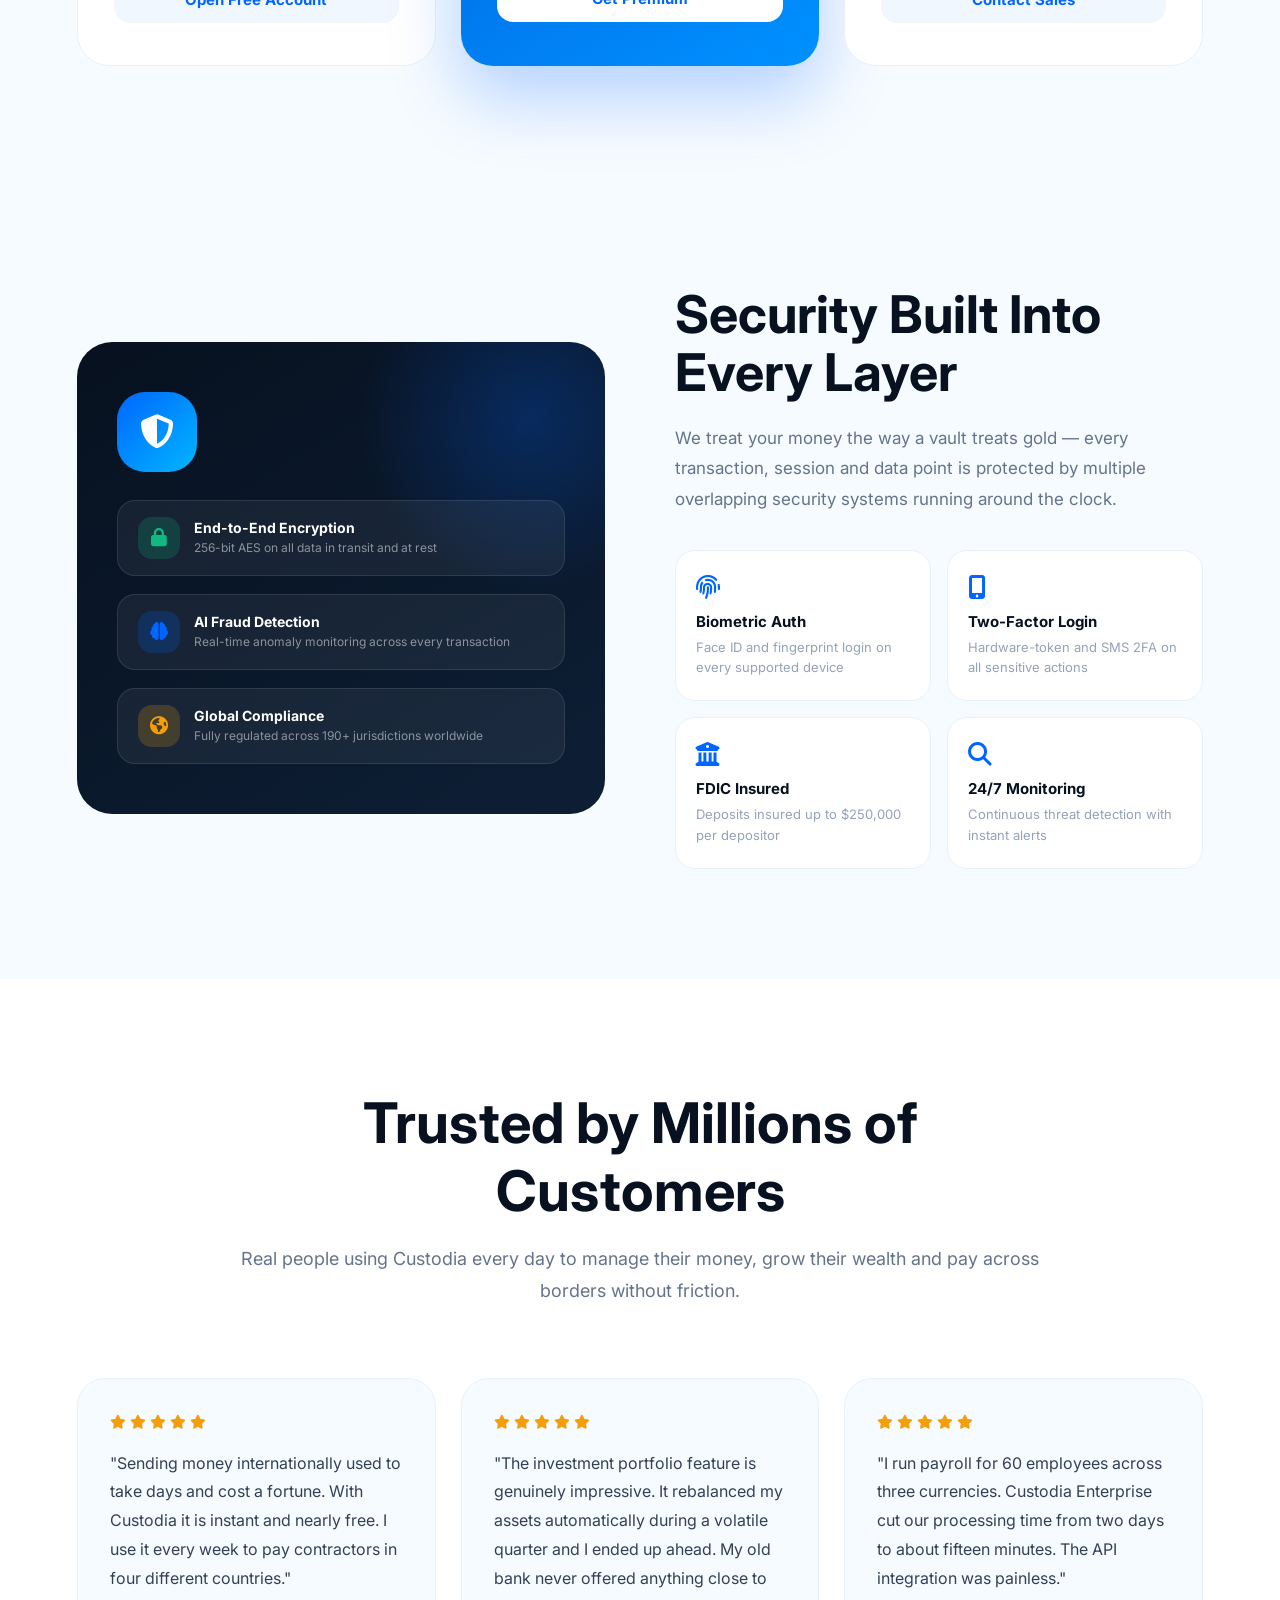
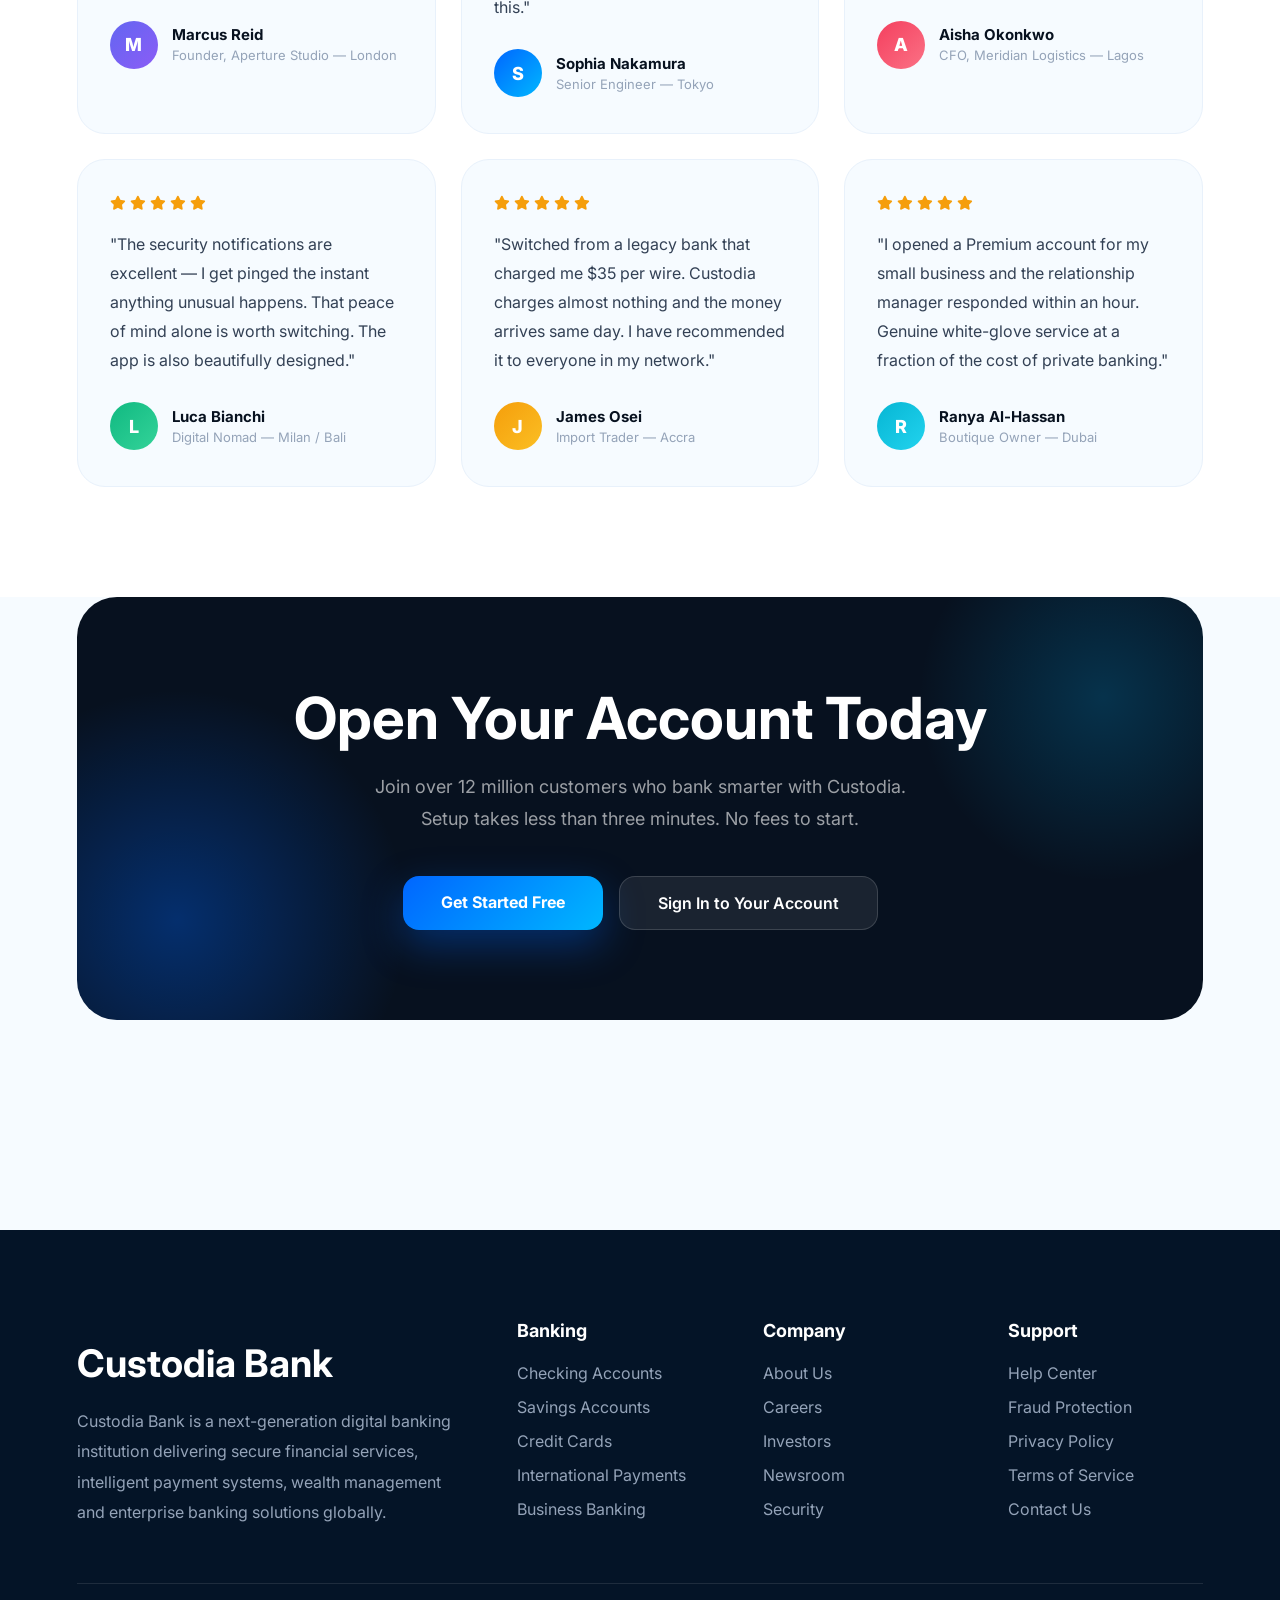
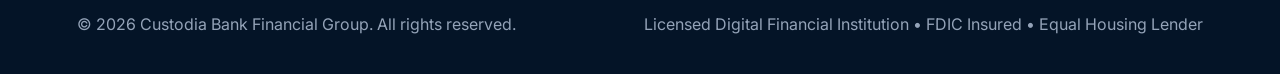
==== commit 24441a65: "Add files via upload" ====
--- a/index.html
+++ b/index.html
@@ -1,1444 +1,2455 @@
-<!DOCTYPE html>
-<html lang="en">
-
-<head>
-    <meta charset="UTF-8">
-    <meta name="viewport" content="width=device-width, initial-scale=1.0">
-    <title>Custodia Bank — Modern Digital Banking</title>
-
-    <link rel="preconnect" href="https://fonts.googleapis.com">
-    <link href="https://fonts.googleapis.com/css2?family=Inter:wght@300;400;500;600;700;800&display=swap"
-        rel="stylesheet">
-
-    <link rel="stylesheet" href="style.css">
-
-<!-- Smartsupp Live Chat script -->
-<script type="text/javascript">
-var _smartsupp = _smartsupp || {};
-_smartsupp.key = '043ca3fb1308c7e3dd23bb2707591426d8479d3f';
-window.smartsupp||(function(d) {
-  var s,c,o=smartsupp=function(){ o._.push(arguments)};o._=[];
-  s=d.getElementsByTagName('script')[0];c=d.createElement('script');
-  c.type='text/javascript';c.charset='utf-8';c.async=true;
-  c.src='https://www.smartsuppchat.com/loader.js?';s.parentNode.insertBefore(c,s);
-})(document);
-</script>
-<noscript>Powered by <a href="https://www.smartsupp.com" target="_blank">Smartsupp</a></noscript>
-
-
-
-    <style>
-        * {
-            margin: 0;
-            padding: 0;
-            box-sizing: border-box;
-            font-family: 'Inter', sans-serif;
-        }
-
-        html {
-            scroll-behavior: smooth;
-        }
-
-        body {
-            background: #f6fbff;
-            color: #07111f;
-            overflow-x: hidden;
-        }
-
-
-
-
-
-
-
-        /* =========================
-HERO
-========================= */
-
-        .hero {
-            padding-top: 120px;
-            min-height: 100vh;
-            display: grid;
-            grid-template-columns: 1fr 1fr;
-            align-items: center;
-            padding-left: 6%;
-            padding-right: 6%;
-            gap: 50px;
-            position: relative;
-            overflow: hidden;
-        }
-
-        .hero::before {
-            content: "";
-            position: absolute;
-            width: 700px;
-            height: 700px;
-            background: radial-gradient(circle, #b6ecff 0%, transparent 70%);
-            right: -250px;
-            top: -100px;
-            opacity: 0.5;
-        }
-
-        .hero-left {
-            position: relative;
-            z-index: 2;
-        }
-
-        .hero-tag {
-            display: inline-flex;
-            align-items: center;
-            gap: 10px;
-            padding: 10px 18px;
-            background: white;
-            border-radius: 999px;
-            box-shadow: 0 10px 25px rgba(0, 0, 0, 0.06);
-            margin-bottom: 25px;
-            font-size: 14px;
-            font-weight: 600;
-            color: #0066ff;
-        }
-
-        .hero h1 {
-            font-size: 72px;
-            line-height: 1.05;
-            font-weight: 800;
-            margin-bottom: 24px;
-            letter-spacing: -2px;
-        }
-
-        .slide-text {
-            position: relative;
-            height: 90px;
-            overflow: hidden;
-        }
-
-        .slide-text span {
-            position: absolute;
-            left: 0;
-            top: 0;
-            width: 100%;
-            opacity: 0;
-            animation: slideWords 12s infinite;
-            font-size: 72px;
-            font-weight: 800;
-            background: linear-gradient(135deg, #0066ff, #00b7ff);
-            -webkit-background-clip: text;
-            -webkit-text-fill-color: transparent;
-        }
-
-        .slide-text span:nth-child(2) {
-            animation-delay: 4s;
-        }
-
-        .slide-text span:nth-child(3) {
-            animation-delay: 8s;
-        }
-
-        @keyframes slideWords {
-            0% {
-                opacity: 0;
-                transform: translateY(40px);
-            }
-
-            8% {
-                opacity: 1;
-                transform: translateY(0);
-            }
-
-            30% {
-                opacity: 1;
-                transform: translateY(0);
-            }
-
-            38% {
-                opacity: 0;
-                transform: translateY(-40px);
-            }
-
-            100% {
-                opacity: 0;
-            }
-        }
-
-        .hero p {
-            font-size: 18px;
-            line-height: 1.8;
-            color: #64748b;
-            max-width: 620px;
-            margin-bottom: 35px;
-        }
-
-        .hero-actions {
-            display: flex;
-            gap: 18px;
-            flex-wrap: wrap;
-        }
-
-        .hero-stats {
-            display: flex;
-            gap: 45px;
-            margin-top: 55px;
-            flex-wrap: wrap;
-        }
-
-        .stat h3 {
-            font-size: 34px;
-            margin-bottom: 5px;
-        }
-
-        .stat p {
-            margin: 0;
-            font-size: 15px;
-        }
-
-        /* =========================
-RIGHT HERO
-========================= */
-
-        .hero-right {
-            display: flex;
-            justify-content: center;
-            position: relative;
-            z-index: 2;
-        }
-
-        .phone {
-            width: 360px;
-            height: 650px;
-            background: #07111f;
-            border-radius: 45px;
-            padding: 16px;
-            box-shadow:
-                0 60px 120px rgba(0, 0, 0, 0.15),
-                0 20px 40px rgba(0, 102, 255, 0.15);
-            position: relative;
-            overflow: hidden;
-        }
-
-        .phone::before {
-            content: "";
-            position: absolute;
-            top: 30px;
-            left: 50%;
-            transform: translateX(-50%);
-            width: 110px;
-            height: 28px;
-            background: black;
-            border-radius: 20px;
-            z-index: 5;
-        }
-
-
-        .phone-screen {
-            width: 100%;
-            height: 100%;
-            background: linear-gradient(180deg, #f7fbff, #eaf4ff);
-            border-radius: 35px;
-            padding: 28px;
-            overflow: hidden;
-            position: relative;
-        }
-
-        .app-top {
-            display: flex;
-            justify-content: space-between;
-            align-items: center;
-            margin-top: 20px;
-            margin-bottom: 30px;
-        }
-
-        .avatar {
-            display: flex;
-            align-items: center;
-            justify-content: center;
-            width: 50px;
-            height: 50px;
-            border-radius: 50%;
-            background: linear-gradient(135deg, #0066ff, #00b7ff);
-        }
-
-        .balance-card {
-            background: linear-gradient(135deg, #0066ff, #00b7ff);
-            padding: 28px;
-            border-radius: 28px;
-            color: white;
-            position: relative;
-            overflow: hidden;
-            animation: cardFloat 5s ease-in-out infinite;
-            display: flex;
-            flex-direction: column;
-            
-        }
-
-        @keyframes cardFloat {
-
-            0%,
-            100% {
-                transform: translateY(0);
-            }
-
-            50% {
-                transform: translateY(-8px);
-            }
-        }
-
-        .balance-card::before {
-            content: "";
-            position: absolute;
-            width: 180px;
-            height: 150px;
-            background: rgba(255, 255, 255, 0.15);
-            border-radius: 50%;
-            right: -80px;
-            top: -80px;
-        }
-
-        .balance-card small {
-            opacity: 0.8;
-        }
-
-        .balance {
-            font-size: 42px;
-            font-weight: 800;
-            margin: 12px 0;
-        }
-
-        .quick-actions {
-            display: grid;
-            grid-template-columns: repeat(4, 1fr);
-            gap: 12px;
-            margin-top: 25px;
-        }
-
-        .action {
-            background: white;
-            padding: 15px 10px;
-            border-radius: 20px;
-            text-align: center;
-            box-shadow: 0 10px 25px rgba(0, 0, 0, 0.05);
-            font-size: 13px;
-            font-weight: 600;
-        }
-
-        .transactions {
-            margin-top: 25px;
-        }
-
-        .transactions h4 {
-            margin-bottom: 18px;
-        }
-
-        .transaction {
-            background: white;
-            padding: 16px;
-            border-radius: 20px;
-            display: flex;
-            justify-content: space-between;
-            align-items: center;
-            margin-bottom: 14px;
-            box-shadow: 0 10px 25px rgba(0, 0, 0, 0.04);
-        }
-
-        .t-left {
-            display: flex;
-            gap: 12px;
-            align-items: center;
-        }
-
-        .t-icon {
-            height: 45px;
-            width: 45px;
-            border-radius: 15px;
-            background: #eef6ff;
-            display: flex;
-            align-items: center;
-            justify-content: center;
-            font-weight: 700;
-            color: #0066ff;
-        }
-
-        .amount {
-            font-weight: 700;
-        }
-
-        /* =========================
-FEATURES
-========================= */
-
-        .features {
-            padding: 110px 6%;
-        }
-
-        .section-head {
-            text-align: center;
-            max-width: 850px;
-            margin: auto;
-            margin-bottom: 70px;
-        }
-
-        .section-head h2 {
-            font-size: 56px;
-            margin-bottom: 18px;
-        }
-
-        .section-head p {
-            font-size: 18px;
-            line-height: 1.8;
-            color: #64748b;
-        }
-
-        .feature-grid {
-            display: grid;
-            grid-template-columns: repeat(3, 1fr);
-            gap: 25px;
-        }
-
-        .feature-card {
-            background: white;
-            padding: 35px;
-            border-radius: 28px;
-            box-shadow: 0 15px 40px rgba(0, 0, 0, 0.05);
-            transition: 0.4s;
-        }
-
-        .feature-card:hover {
-            transform: translateY(-8px);
-        }
-
-        .feature-icon {
-            height: 200px;
-        }
-
-        .feature-card h3 {
-            margin-bottom: 15px;
-            font-size: 24px;
-        }
-
-        .feature-card p {
-            line-height: 1.8;
-            color: #64748b;
-        }
-
-        /* =========================
-SHOWCASE
-========================= */
-
-        .showcase {
-            padding: 100px 6%;
-            display: grid;
-            grid-template-columns: 1fr 1fr;
-            gap: 70px;
-            align-items: center;
-        }
-
-        .showcase-image {
-            background: white;
-            padding: 30px;
-            border-radius: 35px;
-            box-shadow: 0 20px 50px rgba(0, 0, 0, 0.06);
-        }
-
-        .mock-dashboard {
-            height: 500px;
-            border-radius: 28px;
-            background: linear-gradient(180deg, #f8fbff, #edf6ff);
-            padding: 25px;
-        }
-
-        .chart {
-            height: 220px;
-            border-radius: 24px;
-            background: linear-gradient(135deg, #0066ff, #00b7ff);
-            margin-top: 25px;
-            position: relative;
-            overflow: hidden;
-        }
-
-        .chart::before {
-            content: "";
-            position: absolute;
-            width: 130%;
-            height: 180px;
-            background: white;
-            opacity: 0.2;
-            left: -10%;
-            bottom: -120px;
-            border-radius: 50%;
-        }
-
-        .showcase-text h2 {
-            font-size: 58px;
-            margin-bottom: 25px;
-            line-height: 1.1;
-        }
-
-        .showcase-text p {
-            font-size: 18px;
-            line-height: 1.8;
-            color: #64748b;
-            margin-bottom: 30px;
-        }
-
-        .showcase-list {
-            display: flex;
-            flex-direction: column;
-            gap: 10px;
-        }
-
-        .showcase-item {
-            display: flex;
-            gap: 10px;
-            align-items: flex-start;
-        }
-
-        .check {
-            min-width: 34px;
-            height: 34px;
-            border-radius: 50%;
-            background: #dcfce7;
-            display: flex;
-            align-items: center;
-            justify-content: center;
-            font-weight: 700;
-            color: #16a34a;
-        }
-
-        /* =========================
-TRUST
-========================= */
-
-        .trust {
-            padding: 110px 6%;
-        }
-
-        .trust-box {
-            background: linear-gradient(135deg, #0066ff, #00b7ff);
-            border-radius: 40px;
-            padding: 70px;
-            color: white;
-            display: grid;
-            grid-template-columns: 1fr 1fr;
-            gap: 50px;
-            align-items: center;
-            position: relative;
-            overflow: hidden;
-        }
-
-        .trust-box::before {
-            content: "";
-            position: absolute;
-            width: 600px;
-            height: 600px;
-            background: rgba(255, 255, 255, 0.08);
-            border-radius: 50%;
-            right: -250px;
-            top: -150px;
-        }
-
-        .trust h2 {
-            font-size: 56px;
-            line-height: 1.1;
-            margin-bottom: 25px;
-        }
-
-        .trust p {
-            font-size: 18px;
-            line-height: 1.8;
-            opacity: 0.9;
-        }
-
-        .trust-stats {
-            display: grid;
-            grid-template-columns: repeat(2, 1fr);
-            gap: 25px;
-        }
-
-        .trust-card {
-            background: rgba(255, 255, 255, 0.14);
-            backdrop-filter: blur(10px);
-            padding: 30px;
-            border-radius: 28px;
-        }
-
-        .trust-card h3 {
-            font-size: 42px;
-            margin-bottom: 10px;
-        }
-
-
-
-/* =========================
-RESPONSIVE
-========================= */
-
-
-@media(max-width:1200px) {
-
-    .hero {
-        grid-template-columns: 1fr;
-        text-align: center;
-        padding-bottom: 80px;
-    }
-
-    .hero p {
-        margin: auto;
-        margin-bottom: 35px;
-    }
-
-    .hero-actions,
-    .hero-stats {
-        justify-content: center;
-    }
-
-    .slide-text {
-        height: 75px;
-    }
-
-    .slide-text span,
-    .hero h1 {
-        font-size: 58px;
-    }
-
-    .showcase,
-    .trust-box {
-        grid-template-columns: 1fr;
-    }
-
-    .feature-grid {
-        grid-template-columns: 1fr 1fr;
-    }
-
-    .footer-grid {
-        grid-template-columns: 1fr 1fr;
-    }
-
-}
-
-/* =========================
-TABLETS + LARGE PHONES
-========================= */
-
-@media(max-width:768px) {
-
-    * {
-        min-width: 0;
-    }
-
-
-
-
-
-
-    .hero {
-        padding-top: 110px;
-        padding-left: 16px;
-        padding-right: 16px;
-        gap: 40px;
-    }
-
-    .hero h1,
-    .slide-text span {
-        font-size: 42px;
-        line-height: 1.1;
-    }
-
-    .slide-text {
-        height: 55px;
-    }
-
-    .hero p {
-        font-size: 16px;
-        line-height: 1.7;
-    }
-
-    .hero-actions {
-        width: 100%;
-        justify-content: center;
-    }
-
-    .hero-actions button {
-        width: 100%;
-        max-width: 320px;
-    }
-
-    .hero-stats {
-        gap: 25px;
-        justify-content: center;
-    }
-
-    .stat h3 {
-        font-size: 28px;
-    }
-
-    .phone {
-        width: 100%;
-        max-width: 340px;
-        height: 450px;
-        min-height: 650px;
-        padding: 12px;
-    }
-
-    .phone-screen {
-        padding: 20px;
-    }
-
-    .balance {
-        font-size: 34px;
-    }
-
-    .quick-actions {
-        grid-template-columns: repeat(2, 1fr);
-    }
-
-    .transactions {
-        margin-top: 20px;
-    }
-
-    .transaction {
-        padding: 14px;
-    }
-
-    .features,
-    .showcase,
-    .trust,
-    footer {
-        padding-left: 16px;
-        padding-right: 16px;
-    }
-
-    .feature-grid {
-        grid-template-columns: 1fr;
-    }
-
-    .section-head h2,
-    .showcase-text h2,
-    .trust h2 {
-        font-size: 34px;
-        line-height: 1.15;
-    }
-
-    .section-head p,
-    .showcase-text p,
-    .trust p {
-        font-size: 16px;
-    }
-
-    .feature-card {
-        padding: 24px;
-    }
-
-    .feature-icon {
-        height: auto;
-        max-height: 180px;
-    }
-
-    .mock-dashboard {
-        height: auto;
-        min-height: 400px;
-    }
-
-    .trust-box {
-        padding: 35px 22px;
-        border-radius: 28px;
-    }
-
-    .trust-stats {
-        grid-template-columns: 1fr;
-    }
-
-    .trust-card h3 {
-        font-size: 34px;
-    }
-
-    .footer-grid {
-        grid-template-columns: 1fr;
-        gap: 35px;
-    }
-
-    .footer-brand h2 {
-        font-size: 30px;
-    }
-
-    .footer-bottom {
-        flex-direction: column;
-        align-items: flex-start;
-        gap: 10px;
-    }
-
-}
-
-/* =========================
-SMALL ANDROID PHONES
-========================= */
-
-@media(max-width:480px) {
-
-    .hero h1,
-    .slide-text span {
-        font-size: 34px;
-    }
-
-    .slide-text {
-        height: 48px;
-    }
-
-    .hero-tag {
-        font-size: 12px;
-        padding: 8px 14px;
-    }
-
-    .hero p {
-        font-size: 15px;
-    }
-
-    .phone {
-        max-width: 100%;
-        min-height: 620px;
-        border-radius: 32px;
-    }
-
-    .phone-screen {
-        border-radius: 24px;
-        padding: 18px;
-    }
-
-    .balance {
-        font-size: 28px;
-    }
-
-    .quick-actions {
-        gap: 10px;
-    }
-
-    .action {
-        padding: 12px 8px;
-        font-size: 12px;
-    }
-
-    .transaction {
-        padding: 12px;
-        gap: 10px;
-    }
-
-    .t-left {
-        gap: 10px;
-    }
-
-    .t-icon {
-        width: 40px;
-        height: 40px;
-    }
-
-    .section-head h2,
-    .showcase-text h2,
-    .trust h2 {
-        font-size: 28px;
-    }
-
-    .btn-primary,
-    .btn-outline {
-        width: 100%;
-    }
-
-}
-    </style>
-
-    <style>
-        .phone-action-icon{
-            height: 30px;
-        }
-    </style>
-
-
-
-</head>
-
-<body>
-
-
-
-    <header>
-
-
-        <div class="menu-btn">☰</div>
-
-        <div class="logo">
-            <img src="icon/custodia_logo.png" alt="" height="40px">
-            Custodia Bank
-        </div>             
-
-<!-- =========================
-DESKTOP NAV
-========================= -->
-
-        <nav>
-
-            <div class="nav-dropdown">
-
-                <button class="nav-drop-btn">
-                    Banking
-                    <img src="icon/drop-down.png" alt="" class="drawer-arrow">
-                </button>
-
-                <div class="nav-dropdown-menu">
-                    <a href="login.html">Personal Banking</a>
-                    <a href="login.html">Business Banking</a>
-                    <a href="login.html">Asset Security</a>
-                </div>
-
-            </div>
-
-            <div class="nav-dropdown">
-
-                <button class="nav-drop-btn">
-                    Wealth Management
-                    <img src="icon/drop-down.png" alt="" class="drawer-arrow">
-                </button>
-
-                <div class="nav-dropdown-menu">
-                    <a href="login.html">Investment</a>
-                    <a href="TrustFund.html">Trust Fund</a>
-                    <a href="login.html">Insurance</a>
-                </div>
-
-            </div>
-
-            <div class="nav-dropdown">
-
-                <button class="nav-drop-btn">
-                    Investment
-                    <img src="icon/drop-down.png" alt="" class="drawer-arrow">
-                </button>
-
-                <div class="nav-dropdown-menu">
-                    <a href="login.html">Returns On Saving</a>
-                    <a href="login.html">Bank Shares</a>
-                    <a href="login.html">Foreign Exchange</a>
-                </div>
-
-            </div>
-
-            <a href="login.html">Support</a>
-
-        </nav>
-
-        <div class="header-actions">
-            <a href="login.html" class="btn-outline">Login</a>
-            <a href="signup.html" class="btn-primary">Open Account</a>
-        </div>
-
-
-
-    </header>
-
-
-
-    <section class="hero">
-
-<div class="hero-left">
-
-<div style="padding: 9px 12px;background: white;border-radius: 5px; width: fit-content;margin: 20px 0px;">
-    <div class="gtranslate_wrapper"></div>
-    <script>window.gtranslateSettings = {"default_language":"en","native_language_names":true,"detect_browser_language":true,"languages":["en","fr","ja","it","es"],"wrapper_selector":".gtranslate_wrapper","flag_size":16,"flag_style":"3d","alt_flags":{"en":"usa"}}</script>
-    <script src="https://cdn.gtranslate.net/widgets/latest/popup.js" defer></script>
-</div>
-
-            <div class="hero-tag">
-                <img src="icon/ligting_bolt_3d.png" class="phone-action-icon"> Trusted by 12M+ Customers Worldwide
-            </div>
-
-            <h1>
-                Banking For The
-            </h1>
-
-            <div class="slide-text">
-                <span>Future.</span>
-                <span>Modern World.</span>
-                <span>Digital Generation.</span>
-            </div>
-
-            <p>
-                Experience intelligent banking built for speed, security and global access.
-                Custodia Bank combines world-class financial infrastructure with next-generation
-                mobile experiences for individuals and businesses.
-            </p>
-
-            <div class="hero-actions">
-                <button class="btn-primary">
-                    Get Started
-                </button>
-
-                <button class="btn-outline">
-                    Explore Features
-                </button>
-            </div>
-
-            <div class="hero-stats">
-
-                <div class="stat">
-                    <h3>$94B+</h3>
-                    <p>Assets Managed</p>
-                </div>
-
-                <div class="stat">
-                    <h3>12M+</h3>
-                    <p>Global Users</p>
-                </div>
-
-                <div class="stat">
-                    <h3>190+</h3>
-                    <p>Countries Supported</p>
-                </div>
-
-            </div>
-
-        </div>
-
-        <div class="hero-right">
-
-            <div class="phone">
-
-                <div class="phone-screen">
-
-                    <div class="app-top">
-                        <div>
-                            <small>Welcome Back</small>
-                            <h3>Alex Morgan</h3>
-                        </div>
-
-                        <div class="avatar"><img src="icon/user.png" alt="" class="phone-action-icon"></div>
-                    </div>
-
-                    <div class="balance-card">
-                        <small>Total Balance</small>
-                        <div class="balance">$82,450</div>
-                        <small>•••• 4839</small>
-                    </div>
-
-                    <div class="quick-actions">
-
-                        <div class="action">
-                            <img src="icon/send.png" alt="" class="phone-action-icon" >
-                            Send
-                        </div>
-
-                        <div class="action">
-                            <img src="icon/building.png" alt="" class="phone-action-icon" >
-                            Deposit
-                        </div>
-
-                        <div class="action">
-                            <img src="icon/investment.png" alt="" class="phone-action-icon" >
-                            Invest
-                        </div>
-
-                        <div class="action">
-                            <img src="icon/document.png" alt="" class="phone-action-icon" >
-                            Bills
-                        </div>
-
-                    </div>
-
-                    <div class="transactions">
-
-                        <h4>Recent Transactions</h4>
-
-                        <div class="transaction">
-                            <div class="t-left">
-                                <div class="t-icon">A</div>
-                                <div>
-                                    <strong>Amazon</strong>
-                                    <br>
-                                    <small>Shopping</small>
-                                </div>
-                            </div>
-
-                            <div class="amount">-$280</div>
-                        </div>
-
-                        <div class="transaction">
-                            <div class="t-left">
-                                <div class="t-icon">S</div>
-                                <div>
-                                    <strong>Salary</strong>
-                                    <br>
-                                    <small>Incoming</small>
-                                </div>
-                            </div>
-
-                            <div class="amount">+$8,400</div>
-                        </div>
-
-                        <div class="transaction">
-                            <div class="t-left">
-                                <div class="t-icon">N</div>
-                                <div>
-                                    <strong>Netflix</strong>
-                                    <br>
-                                    <small>Subscription</small>
-                                </div>
-                            </div>
-
-                            <div class="amount">-$18</div>
-                        </div>
-
-                    </div>
-
-                </div>
-
-            </div>
-
-        </div>
-
-    </section>
-
-    <section class="features">
-
-        <div class="section-head">
-
-            <h2>Designed For Modern Banking</h2>
-
-            <p>
-                Built with enterprise-grade infrastructure, AI-powered financial systems,
-                real-time payments and next-level mobile experiences trusted by millions globally.
-            </p>
-
-        </div>
-
-        <div class="feature-grid">
-
-            <div class="feature-card">
-                <div style="width: 100%;display: flex;justify-content: center;">
-                <img src="image/transaction_illustration.png" alt="" class="feature-icon">                    
-                </div>
-
- 
-                <h3>Instant Transfers</h3>
-
-                <p>
-                    Move money globally in seconds with ultra-fast banking rails and
-                    real-time transaction notifications.
-                </p>
-            </div>
-
-            <div class="feature-card">
-                <div style="width: 100%;display: flex;justify-content: center;">
-                <img src="image/security_illustration.png" alt="" class="feature-icon">                    
-                </div>
-                <h3>Advanced Security</h3>
-
-                <p>
-                    Biometric protection, AI fraud detection, multi-layer encryption
-                    and secure device authentication.
-                </p>
-            </div>
-
-            <div class="feature-card">
-                <div style="width: 100%;display: flex;justify-content: center;">
-                <img src="image/investment_illustration.png" alt="" class="feature-icon">                    
-                </div>
-                <h3>Smart Investing</h3>
-
-                <p>
-                    Grow wealth intelligently with automated portfolios,
-                    savings insights and real-time financial analytics.
-                </p>
-            </div>
-
-        </div>
-
-    </section>
-
-    <section class="showcase">
-
-        <div class="showcase-image">
-
-            <div class="mock-dashboard">
-
-                <h3>Financial Analytics</h3>
-
-                <div class="chart"></div>
-
-            </div>
-
-        </div>
-
-        <div class="showcase-text">
-
-            <h2>
-                Powerful Financial
-                Insights In Real Time
-            </h2>
-
-            <p>
-                Track spending, monitor investments, automate savings and
-                manage multiple accounts from one intelligent ecosystem.
-            </p>
-
-            <div class="showcase-list">
-
-                <div class="showcase-item">
-                    <div class="check">✓</div>
-                    <div>
-                        <strong>AI Spending Analysis</strong>
-                        <br>
-                        Get automated financial insights and personalized recommendations.
-                    </div>
-                </div>
-
-                <div class="showcase-item">
-                    <div class="check">✓</div>
-                    <div>
-                        <strong>Global Payments</strong>
-                        <br>
-                        Seamlessly transfer funds across borders with low fees.
-                    </div>
-                </div>
-
-                <div class="showcase-item">
-                    <div class="check">✓</div>
-                    <div>
-                        <strong>Multi-Device Experience</strong>
-                        <br>
-                        Optimized for desktop banking and advanced mobile experiences.
-                    </div>
-                </div>
-
-            </div>
-
-        </div>
-
-    </section>
-
-    <section class="trust">
-
-        <div class="trust-box">
-
-            <div>
-
-                <h2>
-                    Trusted By Millions Around The World
-                </h2>
-
-                <p>
-                    Custodia Bank delivers institutional-grade banking infrastructure,
-                    trusted security systems and a premium digital experience for
-                    modern consumers and enterprises.
-                </p>
-
-            </div>
-
-            <div class="trust-stats">
-
-                <div class="trust-card">
-                    <h3>99.99%</h3>
-                    <p>Platform Uptime</p>
-                </div>
-
-                <div class="trust-card">
-                    <h3>24/7</h3>
-                    <p>Fraud Monitoring</p>
-                </div>
-
-                <div class="trust-card">
-                    <h3>4.9★</h3>
-                    <p>Mobile App Rating</p>
-                </div>
-
-                <div class="trust-card">
-                    <h3>256-bit</h3>
-                    <p>Encryption Security</p>
-                </div>
-
-            </div>
-
-        </div>
-
-    </section>
-
-    <footer>
-
-        <div class="footer-grid">
-
-            <div class="footer-brand">
-                <img src="icon/custodia_logo.png" alt="" height="70px">
-
-                <h2>Custodia Bank</h2>
-
-                <p>
-                    Custodia Bank is a next-generation digital banking institution delivering
-                    secure financial services, intelligent payment systems, wealth management
-                    and enterprise banking solutions globally.
-                </p>
-
-            </div>
-
-            <div class="footer-col">
-
-                <h4>Banking</h4>
-
-                <a href="login.html">Checking Accounts</a>
-                <a href="login.html">Savings Accounts</a>
-                <a href="login.html">Credit Cards</a>
-                <a href="login.html">International Payments</a>
-                <a href="login.html">Business Banking</a>
-
-            </div>
-
-            <div class="footer-col">
-
-                <h4>Company</h4>
-
-                <a href="login.html">About Us</a>
-                <a href="login.html">Careers</a>
-                <a href="login.html">Investors</a>
-                <a href="login.html">Newsroom</a>
-                <a href="login.html">Security</a>
-
-            </div>
-
-            <div class="footer-col">
-
-                <h4>Support</h4>
-
-                <a href="login.html">Help Center</a>
-                <a href="login.html">Fraud Protection</a>
-                <a href="login.html">Privacy Policy</a>
-                <a href="login.html">Terms of Service</a>
-                <a href="login.html">Contact Us</a>
-
-            </div>
-
-        </div>
-
-        <div class="footer-bottom">
-
-            <p>
-                © 2026 Custodia Bank Financial Group. All rights reserved.
-            </p>
-
-            <p>
-                Licensed Digital Financial Institution • FDIC Insured • Equal Housing Lender
-            </p>
-
-        </div>
-
-    </footer>
-
-
-<!-- =========================
-MOBILE DRAWER
-========================= -->
-
-<div class="mobile-overlay" id="mobileOverlay"></div>
-
-    <div class="mobile-drawer" id="mobileDrawer">
-
-        <div class="drawer-top">
-
-            <div class="drawer-brand">
-                <img src="icon/custodia_logo.png" alt="">
-                <h3>Custodia Bank</h3>
-            </div>
-
-            <button class="drawer-close" id="drawerClose">
-                ✕
-            </button>
-
-        </div>
-
-        <div class="drawer-links">
-
-
-            <!--HOME-->
-            <div class="drawer-dropdown">
-
-                <button class="drawer-dropdown-btn" style="display: flex;justify-content: space-between;" onclick="window.location.href='index.html'">
-                    <span>Home</span>
-                    <img src="icon/next.png" alt="" height="10px">
-                    
-                </button>
-
-           </div>            
-
-            <!-- BANKING -->
-            <div class="drawer-dropdown">
-
-                <button class="drawer-dropdown-btn">
-                    <span>Banking</span>
-                    <img src="icon/drop-down.png" alt="" class="drawer-arrow">
-                </button>
-
-                <div class="drawer-submenu">
-                    <a href="login.html">Personal Banking</a>
-                    <a href="login.html">Business Banking</a>
-                    <a href="login.html">Asset Security</a>
-                </div>
-
-            </div>
-
-            <!-- WEALTH -->
-            <div class="drawer-dropdown">
-
-                <button class="drawer-dropdown-btn">
-                    <span>Wealth Management</span>
-                    <img src="icon/drop-down.png" alt="" class="drawer-arrow">
-                </button>
-
-                <div class="drawer-submenu">
-                    <a href="login.html">Investment</a>
-                    <a href="TrustFund.html">Trust Fund</a>
-                    <a href="login.html">Insurance</a>
-                </div>
-
-            </div>
-
-            <!-- INVESTMENT -->
-            <div class="drawer-dropdown">
-
-                <button class="drawer-dropdown-btn">
-                    <span>Investment</span>
-                    <img src="icon/drop-down.png" alt="" class="drawer-arrow">
-                </button>
-
-                <div class="drawer-submenu">
-                    <a href="login.html">Returns On Saving</a>
-                    <a href="login.html">Bank Shares</a>
-                    <a href="login.html">Foreign Exchange</a>
-                </div>
-
-            </div>
-
-        </div>
-
-        <div class="drawer-bottom">
-
-            <a href="login.html" class="drawer-support">
-
-                <img src="icon/support.png" alt="">
-
-                <span>Support</span>
-
-            </a>
-
-            <div class="drawer-auth">
-
-                <a href="login.html" class="drawer-login-btn">
-                    Login
-                </a>
-
-                <a href="signup.html" class="drawer-open-btn">
-                    Open Account
-                </a>
-
-            </div>
-
-        </div>
-
-    </div>  
-
-<script src="script.js"></script>
-
-</body>
-
+<!DOCTYPE html>
+<html lang="en">
+
+<head>
+    <meta charset="UTF-8">
+    <meta name="viewport" content="width=device-width, initial-scale=1.0">
+    <title>Custodia Bank — Modern Digital Banking</title>
+
+    <link rel="preconnect" href="https://fonts.googleapis.com">
+    <link href="https://fonts.googleapis.com/css2?family=Inter:wght@300;400;500;600;700;800&display=swap"
+        rel="stylesheet">
+
+    <link rel="stylesheet" href="style.css">
+    <link rel="stylesheet" href="https://cdnjs.cloudflare.com/ajax/libs/font-awesome/6.5.0/css/all.min.css">
+
+<!-- Smartsupp Live Chat script -->
+<script type="text/javascript">
+var _smartsupp = _smartsupp || {};
+_smartsupp.key = '043ca3fb1308c7e3dd23bb2707591426d8479d3f';
+window.smartsupp||(function(d) {
+  var s,c,o=smartsupp=function(){ o._.push(arguments)};o._=[];
+  s=d.getElementsByTagName('script')[0];c=d.createElement('script');
+  c.type='text/javascript';c.charset='utf-8';c.async=true;
+  c.src='https://www.smartsuppchat.com/loader.js?';s.parentNode.insertBefore(c,s);
+})(document);
+</script>
+<noscript>Powered by <a href="https://www.smartsupp.com" target="_blank">Smartsupp</a></noscript>
+
+
+
+    <style>
+        * {
+            margin: 0;
+            padding: 0;
+            box-sizing: border-box;
+            font-family: 'Inter', sans-serif;
+        }
+
+        html {
+            scroll-behavior: smooth;
+        }
+
+        body {
+            background: #f6fbff;
+            color: #07111f;
+            overflow-x: hidden;
+        }
+
+
+
+
+
+
+
+        /* =========================
+HERO
+========================= */
+
+        .hero {
+            padding-top: 120px;
+            min-height: 100vh;
+            display: grid;
+            grid-template-columns: 1fr 1fr;
+            align-items: center;
+            padding-left: 6%;
+            padding-right: 6%;
+            gap: 50px;
+            position: relative;
+            overflow: hidden;
+        }
+
+        .hero::before {
+            content: "";
+            position: absolute;
+            width: 700px;
+            height: 700px;
+            background: radial-gradient(circle, #b6ecff 0%, transparent 70%);
+            right: -250px;
+            top: -100px;
+            opacity: 0.5;
+        }
+
+        .hero-left {
+            position: relative;
+            z-index: 2;
+        }
+
+        .hero-tag {
+            display: inline-flex;
+            align-items: center;
+            gap: 10px;
+            padding: 10px 18px;
+            background: white;
+            border-radius: 999px;
+            box-shadow: 0 10px 25px rgba(0, 0, 0, 0.06);
+            margin-bottom: 25px;
+            font-size: 14px;
+            font-weight: 600;
+            color: #0066ff;
+        }
+
+        .hero h1 {
+            font-size: 72px;
+            line-height: 1.05;
+            font-weight: 800;
+            margin-bottom: 24px;
+            letter-spacing: -2px;
+        }
+
+        .slide-text {
+            position: relative;
+            height: 90px;
+            overflow: hidden;
+        }
+
+        .slide-text span {
+            position: absolute;
+            left: 0;
+            top: 0;
+            width: 100%;
+            opacity: 0;
+            animation: slideWords 12s infinite;
+            font-size: 72px;
+            font-weight: 800;
+            background: linear-gradient(135deg, #0066ff, #00b7ff);
+            -webkit-background-clip: text;
+            -webkit-text-fill-color: transparent;
+        }
+
+        .slide-text span:nth-child(2) {
+            animation-delay: 4s;
+        }
+
+        .slide-text span:nth-child(3) {
+            animation-delay: 8s;
+        }
+
+        @keyframes slideWords {
+            0% {
+                opacity: 0;
+                transform: translateY(40px);
+            }
+
+            8% {
+                opacity: 1;
+                transform: translateY(0);
+            }
+
+            30% {
+                opacity: 1;
+                transform: translateY(0);
+            }
+
+            38% {
+                opacity: 0;
+                transform: translateY(-40px);
+            }
+
+            100% {
+                opacity: 0;
+            }
+        }
+
+        .hero p {
+            font-size: 18px;
+            line-height: 1.8;
+            color: #64748b;
+            max-width: 620px;
+            margin-bottom: 35px;
+        }
+
+        .hero-actions {
+            display: flex;
+            gap: 18px;
+            flex-wrap: wrap;
+        }
+
+        .hero-stats {
+            display: flex;
+            gap: 45px;
+            margin-top: 55px;
+            flex-wrap: wrap;
+        }
+
+        .stat h3 {
+            font-size: 34px;
+            margin-bottom: 5px;
+        }
+
+        .stat p {
+            margin: 0;
+            font-size: 15px;
+        }
+
+        /* =========================
+RIGHT HERO
+========================= */
+
+        .hero-right {
+            display: flex;
+            justify-content: center;
+            position: relative;
+            z-index: 2;
+        }
+
+        .phone {
+            width: 360px;
+            height: 650px;
+            background: #07111f;
+            border-radius: 45px;
+            padding: 16px;
+            box-shadow:
+                0 60px 120px rgba(0, 0, 0, 0.15),
+                0 20px 40px rgba(0, 102, 255, 0.15);
+            position: relative;
+            overflow: hidden;
+        }
+
+        .phone::before {
+            content: "";
+            position: absolute;
+            top: 30px;
+            left: 50%;
+            transform: translateX(-50%);
+            width: 110px;
+            height: 28px;
+            background: black;
+            border-radius: 20px;
+            z-index: 5;
+        }
+
+
+        .phone-screen {
+            width: 100%;
+            height: 100%;
+            background: linear-gradient(180deg, #f7fbff, #eaf4ff);
+            border-radius: 35px;
+            padding: 28px;
+            overflow: hidden;
+            position: relative;
+        }
+
+        .app-top {
+            display: flex;
+            justify-content: space-between;
+            align-items: center;
+            margin-top: 20px;
+            margin-bottom: 30px;
+        }
+
+        .avatar {
+            display: flex;
+            align-items: center;
+            justify-content: center;
+            width: 50px;
+            height: 50px;
+            border-radius: 50%;
+            background: linear-gradient(135deg, #0066ff, #00b7ff);
+        }
+
+        .balance-card {
+            background: linear-gradient(135deg, #0066ff, #00b7ff);
+            padding: 28px;
+            border-radius: 28px;
+            color: white;
+            position: relative;
+            overflow: hidden;
+            animation: cardFloat 5s ease-in-out infinite;
+            display: flex;
+            flex-direction: column;
+            
+        }
+
+        @keyframes cardFloat {
+
+            0%,
+            100% {
+                transform: translateY(0);
+            }
+
+            50% {
+                transform: translateY(-8px);
+            }
+        }
+
+        .balance-card::before {
+            content: "";
+            position: absolute;
+            width: 180px;
+            height: 150px;
+            background: rgba(255, 255, 255, 0.15);
+            border-radius: 50%;
+            right: -80px;
+            top: -80px;
+        }
+
+        .balance-card small {
+            opacity: 0.8;
+        }
+
+        .balance {
+            font-size: 42px;
+            font-weight: 800;
+            margin: 12px 0;
+        }
+
+        .quick-actions {
+            display: grid;
+            grid-template-columns: repeat(4, 1fr);
+            gap: 12px;
+            margin-top: 25px;
+        }
+
+        .action {
+            background: white;
+            padding: 15px 10px;
+            border-radius: 20px;
+            text-align: center;
+            box-shadow: 0 10px 25px rgba(0, 0, 0, 0.05);
+            font-size: 13px;
+            font-weight: 600;
+        }
+
+        .transactions {
+            margin-top: 25px;
+        }
+
+        .transactions h4 {
+            margin-bottom: 18px;
+        }
+
+        .transaction {
+            background: white;
+            padding: 16px;
+            border-radius: 20px;
+            display: flex;
+            justify-content: space-between;
+            align-items: center;
+            margin-bottom: 14px;
+            box-shadow: 0 10px 25px rgba(0, 0, 0, 0.04);
+        }
+
+        .t-left {
+            display: flex;
+            gap: 12px;
+            align-items: center;
+        }
+
+        .t-icon {
+            height: 45px;
+            width: 45px;
+            border-radius: 15px;
+            background: #eef6ff;
+            display: flex;
+            align-items: center;
+            justify-content: center;
+            font-weight: 700;
+            color: #0066ff;
+        }
+
+        .amount {
+            font-weight: 700;
+        }
+
+        /* =========================
+FEATURES
+========================= */
+
+        .features {
+            padding: 110px 6%;
+        }
+
+        .section-head {
+            text-align: center;
+            max-width: 850px;
+            margin: auto;
+            margin-bottom: 70px;
+        }
+
+        .section-head h2 {
+            font-size: 56px;
+            margin-bottom: 18px;
+        }
+
+        .section-head p {
+            font-size: 18px;
+            line-height: 1.8;
+            color: #64748b;
+        }
+
+        .feature-grid {
+            display: grid;
+            grid-template-columns: repeat(3, 1fr);
+            gap: 25px;
+        }
+
+        .feature-card {
+            background: white;
+            padding: 35px;
+            border-radius: 28px;
+            box-shadow: 0 15px 40px rgba(0, 0, 0, 0.05);
+            transition: 0.4s;
+        }
+
+        .feature-card:hover {
+            transform: translateY(-8px);
+        }
+
+        .feature-icon {
+            height: 200px;
+        }
+
+        .feature-card h3 {
+            margin-bottom: 15px;
+            font-size: 24px;
+        }
+
+        .feature-card p {
+            line-height: 1.8;
+            color: #64748b;
+        }
+
+        /* =========================
+SHOWCASE
+========================= */
+
+        .showcase {
+            padding: 100px 6%;
+            display: grid;
+            grid-template-columns: 1fr 1fr;
+            gap: 70px;
+            align-items: center;
+        }
+
+        .showcase-image {
+            background: white;
+            padding: 30px;
+            border-radius: 35px;
+            box-shadow: 0 20px 50px rgba(0, 0, 0, 0.06);
+        }
+
+        .mock-dashboard {
+            height: 500px;
+            border-radius: 28px;
+            background: linear-gradient(180deg, #f8fbff, #edf6ff);
+            padding: 25px;
+        }
+
+        .chart {
+            height: 220px;
+            border-radius: 24px;
+            background: linear-gradient(135deg, #0066ff, #00b7ff);
+            margin-top: 25px;
+            position: relative;
+            overflow: hidden;
+        }
+
+        .chart::before {
+            content: "";
+            position: absolute;
+            width: 130%;
+            height: 180px;
+            background: white;
+            opacity: 0.2;
+            left: -10%;
+            bottom: -120px;
+            border-radius: 50%;
+        }
+
+        .showcase-text h2 {
+            font-size: 58px;
+            margin-bottom: 25px;
+            line-height: 1.1;
+        }
+
+        .showcase-text p {
+            font-size: 18px;
+            line-height: 1.8;
+            color: #64748b;
+            margin-bottom: 30px;
+        }
+
+        .showcase-list {
+            display: flex;
+            flex-direction: column;
+            gap: 10px;
+        }
+
+        .showcase-item {
+            display: flex;
+            gap: 10px;
+            align-items: flex-start;
+        }
+
+        .check {
+            min-width: 34px;
+            height: 34px;
+            border-radius: 50%;
+            background: #dcfce7;
+            display: flex;
+            align-items: center;
+            justify-content: center;
+            font-weight: 700;
+            color: #16a34a;
+        }
+
+        /* =========================
+TRUST
+========================= */
+
+        .trust {
+            padding: 110px 6%;
+        }
+
+        .trust-box {
+            background: linear-gradient(135deg, #0066ff, #00b7ff);
+            border-radius: 40px;
+            padding: 70px;
+            color: white;
+            display: grid;
+            grid-template-columns: 1fr 1fr;
+            gap: 50px;
+            align-items: center;
+            position: relative;
+            overflow: hidden;
+        }
+
+        .trust-box::before {
+            content: "";
+            position: absolute;
+            width: 600px;
+            height: 600px;
+            background: rgba(255, 255, 255, 0.08);
+            border-radius: 50%;
+            right: -250px;
+            top: -150px;
+        }
+
+        .trust h2 {
+            font-size: 56px;
+            line-height: 1.1;
+            margin-bottom: 25px;
+        }
+
+        .trust p {
+            font-size: 18px;
+            line-height: 1.8;
+            opacity: 0.9;
+        }
+
+        .trust-stats {
+            display: grid;
+            grid-template-columns: repeat(2, 1fr);
+            gap: 25px;
+        }
+
+        .trust-card {
+            background: rgba(255, 255, 255, 0.14);
+            backdrop-filter: blur(10px);
+            padding: 30px;
+            border-radius: 28px;
+        }
+
+        .trust-card h3 {
+            font-size: 42px;
+            margin-bottom: 10px;
+        }
+
+
+
+/* =========================
+RESPONSIVE
+========================= */
+
+
+@media(max-width:1200px) {
+
+    .hero {
+        grid-template-columns: 1fr;
+        text-align: center;
+        padding-bottom: 80px;
+    }
+
+    .hero p {
+        margin: auto;
+        margin-bottom: 35px;
+    }
+
+    .hero-actions,
+    .hero-stats {
+        justify-content: center;
+    }
+
+    .slide-text {
+        height: 75px;
+    }
+
+    .slide-text span,
+    .hero h1 {
+        font-size: 58px;
+    }
+
+    .showcase,
+    .trust-box {
+        grid-template-columns: 1fr;
+    }
+
+    .feature-grid {
+        grid-template-columns: 1fr 1fr;
+    }
+
+    .footer-grid {
+        grid-template-columns: 1fr 1fr;
+    }
+
+}
+
+/* =========================
+TABLETS + LARGE PHONES
+========================= */
+
+@media(max-width:768px) {
+
+    * {
+        min-width: 0;
+    }
+
+
+
+
+
+
+    .hero {
+        padding-top: 110px;
+        padding-left: 16px;
+        padding-right: 16px;
+        gap: 40px;
+    }
+
+    .hero h1,
+    .slide-text span {
+        font-size: 42px;
+        line-height: 1.1;
+    }
+
+    .slide-text {
+        height: 55px;
+    }
+
+    .hero p {
+        font-size: 16px;
+        line-height: 1.7;
+    }
+
+    .hero-actions {
+        width: 100%;
+        justify-content: center;
+    }
+
+    .hero-actions button {
+        width: 100%;
+        max-width: 320px;
+    }
+
+    .hero-stats {
+        gap: 25px;
+        justify-content: center;
+    }
+
+    .stat h3 {
+        font-size: 28px;
+    }
+
+    .phone {
+        width: 100%;
+        max-width: 340px;
+        height: 450px;
+        min-height: 650px;
+        padding: 12px;
+    }
+
+    .phone-screen {
+        padding: 20px;
+    }
+
+    .balance {
+        font-size: 34px;
+    }
+
+    .quick-actions {
+        grid-template-columns: repeat(2, 1fr);
+    }
+
+    .transactions {
+        margin-top: 20px;
+    }
+
+    .transaction {
+        padding: 14px;
+    }
+
+    .features,
+    .showcase,
+    .trust,
+    footer {
+        padding-left: 16px;
+        padding-right: 16px;
+    }
+
+    .feature-grid {
+        grid-template-columns: 1fr;
+    }
+
+    .section-head h2,
+    .showcase-text h2,
+    .trust h2 {
+        font-size: 34px;
+        line-height: 1.15;
+    }
+
+    .section-head p,
+    .showcase-text p,
+    .trust p {
+        font-size: 16px;
+    }
+
+    .feature-card {
+        padding: 24px;
+    }
+
+    .feature-icon {
+        height: auto;
+        max-height: 180px;
+    }
+
+    .mock-dashboard {
+        height: auto;
+        min-height: 400px;
+    }
+
+    .trust-box {
+        padding: 35px 22px;
+        border-radius: 28px;
+    }
+
+    .trust-stats {
+        grid-template-columns: 1fr;
+    }
+
+    .trust-card h3 {
+        font-size: 34px;
+    }
+
+    .footer-grid {
+        grid-template-columns: 1fr;
+        gap: 35px;
+    }
+
+    .footer-brand h2 {
+        font-size: 30px;
+    }
+
+    .footer-bottom {
+        flex-direction: column;
+        align-items: flex-start;
+        gap: 10px;
+    }
+
+}
+
+/* =========================
+SMALL ANDROID PHONES
+========================= */
+
+@media(max-width:480px) {
+
+    .hero h1,
+    .slide-text span {
+        font-size: 34px;
+    }
+
+    .slide-text {
+        height: 48px;
+    }
+
+    .hero-tag {
+        font-size: 12px;
+        padding: 8px 14px;
+    }
+
+    .hero p {
+        font-size: 15px;
+    }
+
+    .phone {
+        max-width: 100%;
+        min-height: 620px;
+        border-radius: 32px;
+    }
+
+    .phone-screen {
+        border-radius: 24px;
+        padding: 18px;
+    }
+
+    .balance {
+        font-size: 28px;
+    }
+
+    .quick-actions {
+        gap: 10px;
+    }
+
+    .action {
+        padding: 12px 8px;
+        font-size: 12px;
+    }
+
+    .transaction {
+        padding: 12px;
+        gap: 10px;
+    }
+
+    .t-left {
+        gap: 10px;
+    }
+
+    .t-icon {
+        width: 40px;
+        height: 40px;
+    }
+
+    .section-head h2,
+    .showcase-text h2,
+    .trust h2 {
+        font-size: 28px;
+    }
+
+    .btn-primary,
+    .btn-outline {
+        width: 100%;
+    }
+
+}
+    </style>
+
+    <style>
+        .phone-action-icon{
+            height: 30px;
+        }
+    </style>
+
+    <style>
+        /* =========================
+MOBILE: keep hero login btn visible
+========================= */
+        .hero-actions .btn-outline {
+            display: inline-flex;
+        }
+
+        /* =========================
+HOW IT WORKS
+========================= */
+        .howitworks {
+            padding: 110px 6%;
+            background: white;
+        }
+
+        .steps-grid {
+            display: grid;
+            grid-template-columns: repeat(3, 1fr);
+            gap: 35px;
+            margin-top: 70px;
+        }
+
+        .step-card {
+            background: #f6fbff;
+            border-radius: 28px;
+            padding: 40px 35px;
+            position: relative;
+            border: 1px solid #e8f1fb;
+            transition: 0.35s;
+        }
+
+        .step-card:hover {
+            transform: translateY(-6px);
+            box-shadow: 0 20px 50px rgba(0,102,255,0.08);
+        }
+
+        .step-number {
+            font-size: 64px;
+            font-weight: 800;
+            line-height: 1;
+            background: linear-gradient(135deg, #0066ff22, #00b7ff22);
+            -webkit-background-clip: text;
+            -webkit-text-fill-color: transparent;
+            margin-bottom: 18px;
+            display: block;
+        }
+
+        .step-card h3 {
+            font-size: 22px;
+            margin-bottom: 14px;
+            color: #07111f;
+        }
+
+        .step-card p {
+            color: #64748b;
+            line-height: 1.8;
+            font-size: 15px;
+        }
+
+        .step-icon {
+            width: 54px;
+            height: 54px;
+            border-radius: 18px;
+            background: linear-gradient(135deg, #0066ff, #00b7ff);
+            display: flex;
+            align-items: center;
+            justify-content: center;
+            margin-bottom: 24px;
+            font-size: 22px;
+        }
+
+        /* =========================
+ACCOUNTS
+========================= */
+        .accounts {
+            padding: 110px 6%;
+        }
+
+        .accounts-grid {
+            display: grid;
+            grid-template-columns: repeat(3, 1fr);
+            gap: 25px;
+            margin-top: 70px;
+        }
+
+        .account-card {
+            border-radius: 32px;
+            padding: 42px 36px;
+            position: relative;
+            overflow: hidden;
+            transition: 0.35s;
+            border: 1px solid #e8f1fb;
+            background: white;
+        }
+
+        .account-card.featured {
+            background: linear-gradient(150deg, #0052d4, #0091ff);
+            color: white;
+            border: none;
+            box-shadow: 0 30px 70px rgba(0,102,255,0.28);
+        }
+
+        .account-card:not(.featured):hover {
+            transform: translateY(-6px);
+            box-shadow: 0 20px 50px rgba(0,102,255,0.08);
+        }
+
+        .account-card.featured:hover {
+            transform: translateY(-6px);
+        }
+
+        .account-badge {
+            display: inline-block;
+            padding: 5px 14px;
+            border-radius: 999px;
+            font-size: 12px;
+            font-weight: 700;
+            margin-bottom: 28px;
+            background: rgba(255,255,255,0.2);
+            color: white;
+        }
+
+        .account-card:not(.featured) .account-badge {
+            background: #eef6ff;
+            color: #0066ff;
+        }
+
+        .account-card h3 {
+            font-size: 26px;
+            margin-bottom: 10px;
+        }
+
+        .account-card.featured h3,
+        .account-card.featured p,
+        .account-card.featured .account-feature {
+            color: white;
+        }
+
+        .account-card > p {
+            color: #64748b;
+            font-size: 15px;
+            margin-bottom: 28px;
+            line-height: 1.7;
+        }
+
+        .account-features {
+            display: flex;
+            flex-direction: column;
+            gap: 12px;
+            margin-bottom: 32px;
+        }
+
+        .account-feature {
+            display: flex;
+            align-items: center;
+            gap: 10px;
+            font-size: 14px;
+            font-weight: 500;
+            color: #334155;
+        }
+
+        .account-feature-dot {
+            width: 20px;
+            height: 20px;
+            min-width: 20px;
+            border-radius: 50%;
+            background: #dcfce7;
+            display: flex;
+            align-items: center;
+            justify-content: center;
+            font-size: 10px;
+            color: #16a34a;
+            font-weight: 800;
+        }
+
+        .account-card.featured .account-feature-dot {
+            background: rgba(255,255,255,0.25);
+            color: white;
+        }
+
+        .account-cta {
+            display: block;
+            width: 100%;
+            padding: 14px;
+            border-radius: 16px;
+            border: none;
+            font-size: 15px;
+            font-weight: 700;
+            cursor: pointer;
+            text-align: center;
+            text-decoration: none;
+            transition: 0.25s;
+        }
+
+        .account-card:not(.featured) .account-cta {
+            background: #f1f7ff;
+            color: #0066ff;
+        }
+
+        .account-card:not(.featured) .account-cta:hover {
+            background: #dbeafe;
+        }
+
+        .account-card.featured .account-cta {
+            background: white;
+            color: #0066ff;
+        }
+
+        .account-card.featured .account-cta:hover {
+            opacity: 0.92;
+        }
+
+        /* =========================
+TESTIMONIALS
+========================= */
+        .testimonials {
+            padding: 110px 6%;
+            background: white;
+        }
+
+        .testimonials-grid {
+            display: grid;
+            grid-template-columns: repeat(3, 1fr);
+            gap: 25px;
+            margin-top: 70px;
+        }
+
+        .testimonial-card {
+            background: #f6fbff;
+            border-radius: 28px;
+            padding: 36px 32px;
+            border: 1px solid #e8f1fb;
+            transition: 0.35s;
+            position: relative;
+        }
+
+        .testimonial-card:hover {
+            transform: translateY(-5px);
+            box-shadow: 0 20px 45px rgba(0,102,255,0.07);
+        }
+
+        .testimonial-stars {
+            display: flex;
+            gap: 4px;
+            margin-bottom: 20px;
+        }
+
+        .star {
+            color: #f59e0b;
+            font-size: 14px;
+        }
+
+        .security-shield i,
+        .step-icon i {
+            color: white;
+        }
+
+        .pillar-icon i {
+            color: #0066ff;
+        }
+
+        .security-badge-icon.green i { color: #10b981; }
+        .security-badge-icon.blue  i { color: #0066ff; }
+        .security-badge-icon.amber i { color: #f59e0b; }
+
+        .testimonial-card blockquote {
+            font-size: 16px;
+            line-height: 1.8;
+            color: #334155;
+            margin-bottom: 28px;
+            font-style: normal;
+        }
+
+        .testimonial-author {
+            display: flex;
+            align-items: center;
+            gap: 14px;
+        }
+
+        .author-avatar {
+            width: 48px;
+            height: 48px;
+            border-radius: 50%;
+            display: flex;
+            align-items: center;
+            justify-content: center;
+            font-size: 18px;
+            font-weight: 800;
+            color: white;
+            flex-shrink: 0;
+        }
+
+        .author-avatar.av1 { background: linear-gradient(135deg, #6366f1, #8b5cf6); }
+        .author-avatar.av2 { background: linear-gradient(135deg, #0066ff, #00b7ff); }
+        .author-avatar.av3 { background: linear-gradient(135deg, #f43f5e, #fb7185); }
+        .author-avatar.av4 { background: linear-gradient(135deg, #10b981, #34d399); }
+        .author-avatar.av5 { background: linear-gradient(135deg, #f59e0b, #fbbf24); }
+        .author-avatar.av6 { background: linear-gradient(135deg, #06b6d4, #22d3ee); }
+
+        .author-info strong {
+            display: block;
+            font-size: 15px;
+            color: #07111f;
+        }
+
+        .author-info span {
+            font-size: 13px;
+            color: #94a3b8;
+        }
+
+        /* =========================
+SECURITY SECTION
+========================= */
+        .security {
+            padding: 110px 6%;
+            display: grid;
+            grid-template-columns: 1fr 1fr;
+            gap: 70px;
+            align-items: center;
+        }
+
+        .security-visual {
+            background: linear-gradient(150deg, #07111f, #0d1e35);
+            border-radius: 35px;
+            padding: 50px 40px;
+            position: relative;
+            overflow: hidden;
+            min-height: 460px;
+            display: flex;
+            flex-direction: column;
+            justify-content: center;
+            gap: 18px;
+        }
+
+        .security-visual::before {
+            content: "";
+            position: absolute;
+            width: 350px;
+            height: 350px;
+            border-radius: 50%;
+            background: radial-gradient(circle, rgba(0,102,255,0.25) 0%, transparent 70%);
+            right: -100px;
+            top: -100px;
+        }
+
+        .security-shield {
+            width: 80px;
+            height: 80px;
+            border-radius: 28px;
+            background: linear-gradient(135deg, #0066ff, #00b7ff);
+            display: flex;
+            align-items: center;
+            justify-content: center;
+            font-size: 34px;
+            margin-bottom: 10px;
+            position: relative;
+            z-index: 2;
+        }
+
+        .security-badge {
+            display: flex;
+            align-items: center;
+            gap: 14px;
+            background: rgba(255,255,255,0.06);
+            border: 1px solid rgba(255,255,255,0.1);
+            border-radius: 18px;
+            padding: 16px 20px;
+            position: relative;
+            z-index: 2;
+        }
+
+        .security-badge-icon {
+            width: 42px;
+            height: 42px;
+            border-radius: 14px;
+            display: flex;
+            align-items: center;
+            justify-content: center;
+            font-size: 18px;
+            flex-shrink: 0;
+        }
+
+        .security-badge-icon.green { background: rgba(16,185,129,0.2); }
+        .security-badge-icon.blue  { background: rgba(0,102,255,0.2); }
+        .security-badge-icon.amber { background: rgba(245,158,11,0.2); }
+
+        .security-badge-text strong {
+            display: block;
+            color: white;
+            font-size: 14px;
+        }
+
+        .security-badge-text span {
+            color: rgba(255,255,255,0.5);
+            font-size: 12px;
+        }
+
+        .security-text h2 {
+            font-size: 52px;
+            line-height: 1.1;
+            margin-bottom: 22px;
+        }
+
+        .security-text p {
+            font-size: 17px;
+            color: #64748b;
+            line-height: 1.8;
+            margin-bottom: 35px;
+        }
+
+        .security-pillars {
+            display: grid;
+            grid-template-columns: 1fr 1fr;
+            gap: 16px;
+        }
+
+        .pillar {
+            background: white;
+            border: 1px solid #e8f1fb;
+            border-radius: 20px;
+            padding: 22px 20px;
+        }
+
+        .pillar-icon {
+            font-size: 24px;
+            margin-bottom: 10px;
+        }
+
+        .pillar h4 {
+            font-size: 15px;
+            margin-bottom: 6px;
+            color: #07111f;
+        }
+
+        .pillar p {
+            font-size: 13px;
+            color: #94a3b8;
+            line-height: 1.6;
+            margin: 0;
+        }
+
+        /* =========================
+CTA SECTION
+========================= */
+        .cta-section {
+            padding: 0 6% 110px;
+        }
+
+        .cta-box {
+            background: #07111f;
+            border-radius: 40px;
+            padding: 90px 70px;
+            text-align: center;
+            position: relative;
+            overflow: hidden;
+        }
+
+        .cta-box::before {
+            content: "";
+            position: absolute;
+            width: 500px;
+            height: 500px;
+            background: radial-gradient(circle, rgba(0,102,255,0.35) 0%, transparent 65%);
+            left: -150px;
+            bottom: -150px;
+        }
+
+        .cta-box::after {
+            content: "";
+            position: absolute;
+            width: 400px;
+            height: 400px;
+            background: radial-gradient(circle, rgba(0,183,255,0.2) 0%, transparent 65%);
+            right: -100px;
+            top: -100px;
+        }
+
+        .cta-box h2 {
+            font-size: 58px;
+            color: white;
+            line-height: 1.1;
+            margin-bottom: 20px;
+            position: relative;
+            z-index: 2;
+        }
+
+        .cta-box p {
+            font-size: 18px;
+            color: rgba(255,255,255,0.6);
+            max-width: 580px;
+            margin: 0 auto 40px;
+            line-height: 1.8;
+            position: relative;
+            z-index: 2;
+        }
+
+        .cta-actions {
+            display: flex;
+            gap: 16px;
+            justify-content: center;
+            flex-wrap: wrap;
+            position: relative;
+            z-index: 2;
+        }
+
+        .btn-cta-primary {
+            padding: 16px 38px;
+            background: linear-gradient(135deg, #0066ff, #00b7ff);
+            color: white;
+            border: none;
+            border-radius: 16px;
+            font-size: 16px;
+            font-weight: 700;
+            cursor: pointer;
+            text-decoration: none;
+            transition: 0.25s;
+            box-shadow: 0 15px 40px rgba(0,102,255,0.35);
+        }
+
+        .btn-cta-primary:hover {
+            transform: translateY(-3px);
+            box-shadow: 0 20px 50px rgba(0,102,255,0.45);
+        }
+
+        .btn-cta-ghost {
+            padding: 16px 38px;
+            background: rgba(255,255,255,0.08);
+            color: white;
+            border: 1px solid rgba(255,255,255,0.15);
+            border-radius: 16px;
+            font-size: 16px;
+            font-weight: 600;
+            cursor: pointer;
+            text-decoration: none;
+            transition: 0.25s;
+        }
+
+        .btn-cta-ghost:hover {
+            background: rgba(255,255,255,0.14);
+        }
+
+        /* =========================
+NEW SECTIONS RESPONSIVE
+========================= */
+        @media(max-width:1200px) {
+            .steps-grid,
+            .accounts-grid,
+            .testimonials-grid {
+                grid-template-columns: 1fr 1fr;
+            }
+            .security {
+                grid-template-columns: 1fr;
+            }
+            .security-pillars {
+                grid-template-columns: 1fr 1fr;
+            }
+        }
+
+        @media(max-width:768px) {
+            .howitworks,
+            .accounts,
+            .testimonials,
+            .security,
+            .cta-section {
+                padding-left: 16px;
+                padding-right: 16px;
+            }
+            .steps-grid,
+            .accounts-grid,
+            .testimonials-grid {
+                grid-template-columns: 1fr;
+            }
+            .security-visual {
+                min-height: auto;
+                padding: 36px 24px;
+            }
+            .security-text h2 {
+                font-size: 34px;
+            }
+            .security-pillars {
+                grid-template-columns: 1fr 1fr;
+            }
+            .cta-box {
+                padding: 55px 24px;
+                border-radius: 28px;
+            }
+            .cta-box h2 {
+                font-size: 34px;
+            }
+            .cta-box p {
+                font-size: 16px;
+            }
+            .btn-cta-primary,
+            .btn-cta-ghost {
+                width: 100%;
+                text-align: center;
+            }
+        }
+
+        @media(max-width:480px) {
+            .security-pillars {
+                grid-template-columns: 1fr;
+            }
+            .step-card,
+            .account-card,
+            .testimonial-card {
+                padding: 28px 22px;
+            }
+        }
+
+    </style>
+
+
+
+</head>
+
+<body>
+
+
+
+    <header>
+
+
+        <div class="menu-btn">☰</div>
+
+        <div class="logo">
+            <img src="icon/custodia_logo.png" alt="" height="40px">
+            Custodia Bank
+        </div>             
+
+<!-- =========================
+DESKTOP NAV
+========================= -->
+
+        <nav>
+
+            <div class="nav-dropdown">
+
+                <button class="nav-drop-btn">
+                    Banking
+                    <img src="icon/drop-down.png" alt="" class="drawer-arrow">
+                </button>
+
+                <div class="nav-dropdown-menu">
+                    <a href="login.html">Personal Banking</a>
+                    <a href="login.html">Business Banking</a>
+                    <a href="login.html">Asset Security</a>
+                </div>
+
+            </div>
+
+            <div class="nav-dropdown">
+
+                <button class="nav-drop-btn">
+                    Wealth Management
+                    <img src="icon/drop-down.png" alt="" class="drawer-arrow">
+                </button>
+
+                <div class="nav-dropdown-menu">
+                    <a href="login.html">Investment</a>
+                    <a href="TrustFund.html">Trust Fund</a>
+                    <a href="login.html">Insurance</a>
+                </div>
+
+            </div>
+
+            <div class="nav-dropdown">
+
+                <button class="nav-drop-btn">
+                    Investment
+                    <img src="icon/drop-down.png" alt="" class="drawer-arrow">
+                </button>
+
+                <div class="nav-dropdown-menu">
+                    <a href="login.html">Returns On Saving</a>
+                    <a href="login.html">Bank Shares</a>
+                    <a href="login.html">Foreign Exchange</a>
+                </div>
+
+            </div>
+
+            <a href="login.html">Support</a>
+
+        </nav>
+
+        <div class="header-actions">
+            <a href="login.html" class="btn-outline">Login</a>
+            <a href="signup.html" class="btn-primary">Open Account</a>
+        </div>
+
+
+
+    </header>
+
+
+
+    <section class="hero">
+
+<div class="hero-left">
+
+<div style="padding: 9px 12px;background: white;border-radius: 5px; width: fit-content;margin: 20px 0px;">
+    <div class="gtranslate_wrapper"></div>
+    <script>window.gtranslateSettings = {"default_language":"en","native_language_names":true,"detect_browser_language":true,"languages":["en","fr","zh-CN","it","es"],"wrapper_selector":".gtranslate_wrapper","flag_size":16,"flag_style":"3d","alt_flags":{"en":"usa"}}</script>
+    <script src="https://cdn.gtranslate.net/widgets/latest/popup.js" defer></script>
+</div>
+
+            <div class="hero-tag">
+                <img src="icon/ligting_bolt_3d.png" class="phone-action-icon"> Trusted by 12M+ Customers Worldwide
+            </div>
+
+            <h1>
+                Banking For The
+            </h1>
+
+            <div class="slide-text">
+                <span>Future.</span>
+                <span>Modern World.</span>
+                <span>Digital Generation.</span>
+            </div>
+
+            <p>
+                Experience intelligent banking built for speed, security and global access.
+                Custodia Bank combines world-class financial infrastructure with next-generation
+                mobile experiences for individuals and businesses.
+            </p>
+
+            <div class="hero-actions">
+                <a href="signup.html" class="btn-primary">
+                    Get Started
+                </a>
+
+                <a href="login.html" class="btn-outline">
+                    Login
+                </a>
+
+                <button class="btn-ghost">
+                    Explore Features
+                </button>
+            </div>
+
+            <div class="hero-stats">
+
+                <div class="stat">
+                    <h3>$94B+</h3>
+                    <p>Assets Managed</p>
+                </div>
+
+                <div class="stat">
+                    <h3>12M+</h3>
+                    <p>Global Users</p>
+                </div>
+
+                <div class="stat">
+                    <h3>190+</h3>
+                    <p>Countries Supported</p>
+                </div>
+
+            </div>
+
+        </div>
+
+        <div class="hero-right">
+
+            <div class="phone">
+
+                <div class="phone-screen">
+
+                    <div class="app-top">
+                        <div>
+                            <small>Welcome Back</small>
+                            <h3>Alex Morgan</h3>
+                        </div>
+
+                        <div class="avatar"><img src="icon/user.png" alt="" class="phone-action-icon"></div>
+                    </div>
+
+                    <div class="balance-card">
+                        <small>Total Balance</small>
+                        <div class="balance">$82,450</div>
+                        <small>•••• 4839</small>
+                    </div>
+
+                    <div class="quick-actions">
+
+                        <div class="action">
+                            <img src="icon/send.png" alt="" class="phone-action-icon" >
+                            Send
+                        </div>
+
+                        <div class="action">
+                            <img src="icon/building.png" alt="" class="phone-action-icon" >
+                            Deposit
+                        </div>
+
+                        <div class="action">
+                            <img src="icon/investment.png" alt="" class="phone-action-icon" >
+                            Invest
+                        </div>
+
+                        <div class="action">
+                            <img src="icon/document.png" alt="" class="phone-action-icon" >
+                            Bills
+                        </div>
+
+                    </div>
+
+                    <div class="transactions">
+
+                        <h4>Recent Transactions</h4>
+
+                        <div class="transaction">
+                            <div class="t-left">
+                                <div class="t-icon">A</div>
+                                <div>
+                                    <strong>Amazon</strong>
+                                    <br>
+                                    <small>Shopping</small>
+                                </div>
+                            </div>
+
+                            <div class="amount">-$280</div>
+                        </div>
+
+                        <div class="transaction">
+                            <div class="t-left">
+                                <div class="t-icon">S</div>
+                                <div>
+                                    <strong>Salary</strong>
+                                    <br>
+                                    <small>Incoming</small>
+                                </div>
+                            </div>
+
+                            <div class="amount">+$8,400</div>
+                        </div>
+
+                        <div class="transaction">
+                            <div class="t-left">
+                                <div class="t-icon">N</div>
+                                <div>
+                                    <strong>Netflix</strong>
+                                    <br>
+                                    <small>Subscription</small>
+                                </div>
+                            </div>
+
+                            <div class="amount">-$18</div>
+                        </div>
+
+                    </div>
+
+                </div>
+
+            </div>
+
+        </div>
+
+    </section>
+
+    <section class="features">
+
+        <div class="section-head">
+
+            <h2>Designed For Modern Banking</h2>
+
+            <p>
+                Built with enterprise-grade infrastructure, AI-powered financial systems,
+                real-time payments and next-level mobile experiences trusted by millions globally.
+            </p>
+
+        </div>
+
+        <div class="feature-grid">
+
+            <div class="feature-card">
+                <div style="width: 100%;display: flex;justify-content: center;">
+                <img src="image/transaction_illustration.png" alt="" class="feature-icon">                    
+                </div>
+
+ 
+                <h3>Instant Transfers</h3>
+
+                <p>
+                    Move money globally in seconds with ultra-fast banking rails and
+                    real-time transaction notifications.
+                </p>
+            </div>
+
+            <div class="feature-card">
+                <div style="width: 100%;display: flex;justify-content: center;">
+                <img src="image/security_illustration.png" alt="" class="feature-icon">                    
+                </div>
+                <h3>Advanced Security</h3>
+
+                <p>
+                    Biometric protection, AI fraud detection, multi-layer encryption
+                    and secure device authentication.
+                </p>
+            </div>
+
+            <div class="feature-card">
+                <div style="width: 100%;display: flex;justify-content: center;">
+                <img src="image/investment_illustration.png" alt="" class="feature-icon">                    
+                </div>
+                <h3>Smart Investing</h3>
+
+                <p>
+                    Grow wealth intelligently with automated portfolios,
+                    savings insights and real-time financial analytics.
+                </p>
+            </div>
+
+        </div>
+
+    </section>
+
+    <section class="showcase">
+
+        <div class="showcase-image">
+
+            <div class="mock-dashboard">
+
+                <h3>Financial Analytics</h3>
+
+                <div class="chart">
+                    <svg viewBox="0 0 420 180" xmlns="http://www.w3.org/2000/svg" style="width:100%;height:100%;display:block;">
+                        <defs>
+                            <linearGradient id="areaGrad" x1="0" y1="0" x2="0" y2="1">
+                                <stop offset="0%" stop-color="rgba(255,255,255,0.35)"/>
+                                <stop offset="100%" stop-color="rgba(255,255,255,0)"/>
+                            </linearGradient>
+                        </defs>
+                        <!-- Grid lines -->
+                        <line x1="30" y1="20" x2="410" y2="20" stroke="rgba(255,255,255,0.15)" stroke-width="1"/>
+                        <line x1="30" y1="55" x2="410" y2="55" stroke="rgba(255,255,255,0.15)" stroke-width="1"/>
+                        <line x1="30" y1="90" x2="410" y2="90" stroke="rgba(255,255,255,0.15)" stroke-width="1"/>
+                        <line x1="30" y1="125" x2="410" y2="125" stroke="rgba(255,255,255,0.15)" stroke-width="1"/>
+                        <!-- Y-axis labels -->
+                        <text x="22" y="24" fill="rgba(255,255,255,0.6)" font-size="9" text-anchor="end" font-family="Inter,sans-serif">$90k</text>
+                        <text x="22" y="59" fill="rgba(255,255,255,0.6)" font-size="9" text-anchor="end" font-family="Inter,sans-serif">$60k</text>
+                        <text x="22" y="94" fill="rgba(255,255,255,0.6)" font-size="9" text-anchor="end" font-family="Inter,sans-serif">$30k</text>
+                        <text x="22" y="129" fill="rgba(255,255,255,0.6)" font-size="9" text-anchor="end" font-family="Inter,sans-serif">$0</text>
+                        <!-- Area fill -->
+                        <path d="M30,110 C75,95 110,70 155,60 C200,50 230,75 275,45 C310,22 355,30 410,22 L410,155 L30,155 Z" fill="url(#areaGrad)"/>
+                        <!-- Line -->
+                        <path d="M30,110 C75,95 110,70 155,60 C200,50 230,75 275,45 C310,22 355,30 410,22" fill="none" stroke="white" stroke-width="2.5" stroke-linecap="round" stroke-linejoin="round"/>
+                        <!-- Data point dots -->
+                        <circle cx="30"  cy="110" r="4" fill="white"/>
+                        <circle cx="155" cy="60"  r="4" fill="white"/>
+                        <circle cx="275" cy="45"  r="4" fill="white"/>
+                        <circle cx="410" cy="22"  r="5" fill="white" stroke="rgba(0,102,255,0.6)" stroke-width="2"/>
+                        <!-- Tooltip on last point -->
+                        <rect x="370" y="4" width="52" height="18" rx="6" fill="white" opacity="0.9"/>
+                        <text x="396" y="16" fill="#0066ff" font-size="9" font-weight="700" text-anchor="middle" font-family="Inter,sans-serif">$82,450</text>
+                        <!-- X-axis labels -->
+                        <text x="30"  y="168" fill="rgba(255,255,255,0.6)" font-size="9" text-anchor="middle" font-family="Inter,sans-serif">Jan</text>
+                        <text x="98"  y="168" fill="rgba(255,255,255,0.6)" font-size="9" text-anchor="middle" font-family="Inter,sans-serif">Feb</text>
+                        <text x="166" y="168" fill="rgba(255,255,255,0.6)" font-size="9" text-anchor="middle" font-family="Inter,sans-serif">Mar</text>
+                        <text x="234" y="168" fill="rgba(255,255,255,0.6)" font-size="9" text-anchor="middle" font-family="Inter,sans-serif">Apr</text>
+                        <text x="302" y="168" fill="rgba(255,255,255,0.6)" font-size="9" text-anchor="middle" font-family="Inter,sans-serif">May</text>
+                        <text x="370" y="168" fill="rgba(255,255,255,0.6)" font-size="9" text-anchor="middle" font-family="Inter,sans-serif">Jun</text>
+                    </svg>
+                </div>
+
+            </div>
+
+        </div>
+
+        <div class="showcase-text">
+
+            <h2>
+                Powerful Financial
+                Insights In Real Time
+            </h2>
+
+            <p>
+                Track spending, monitor investments, automate savings and
+                manage multiple accounts from one intelligent ecosystem.
+            </p>
+
+            <div class="showcase-list">
+
+                <div class="showcase-item">
+                    <div class="check">✓</div>
+                    <div>
+                        <strong>AI Spending Analysis</strong>
+                        <br>
+                        Get automated financial insights and personalized recommendations.
+                    </div>
+                </div>
+
+                <div class="showcase-item">
+                    <div class="check">✓</div>
+                    <div>
+                        <strong>Global Payments</strong>
+                        <br>
+                        Seamlessly transfer funds across borders with low fees.
+                    </div>
+                </div>
+
+                <div class="showcase-item">
+                    <div class="check">✓</div>
+                    <div>
+                        <strong>Multi-Device Experience</strong>
+                        <br>
+                        Optimized for desktop banking and advanced mobile experiences.
+                    </div>
+                </div>
+
+            </div>
+
+        </div>
+
+    </section>
+
+    <section class="trust">
+
+        <div class="trust-box">
+
+            <div>
+
+                <h2>
+                    Trusted By Millions Around The World
+                </h2>
+
+                <p>
+                    Custodia Bank delivers institutional-grade banking infrastructure,
+                    trusted security systems and a premium digital experience for
+                    modern consumers and enterprises.
+                </p>
+
+            </div>
+
+            <div class="trust-stats">
+
+                <div class="trust-card">
+                    <h3>99.99%</h3>
+                    <p>Platform Uptime</p>
+                </div>
+
+                <div class="trust-card">
+                    <h3>24/7</h3>
+                    <p>Fraud Monitoring</p>
+                </div>
+
+                <div class="trust-card">
+                    <h3>4.9<i class="fa-solid fa-star" style="font-size:0.7em;color:#f59e0b;vertical-align:middle;margin-left:2px;"></i></h3>
+                    <p>Mobile App Rating</p>
+                </div>
+
+                <div class="trust-card">
+                    <h3>256-bit</h3>
+                    <p>Encryption Security</p>
+                </div>
+
+            </div>
+
+        </div>
+
+    </section>
+
+    <!-- =========================
+HOW IT WORKS
+========================= -->
+
+    <section class="howitworks" id="how-it-works">
+
+        <div class="section-head">
+            <h2>Up and Running in Minutes</h2>
+            <p>
+                Opening a Custodia account is straightforward and fully digital.
+                No branch visits, no paperwork — just a few simple steps.
+            </p>
+        </div>
+
+        <div class="steps-grid">
+
+            <div class="step-card">
+                <div class="step-icon"><i class="fa-solid fa-id-card"></i></div>
+                <span class="step-number">01</span>
+                <h3>Create Your Account</h3>
+                <p>Sign up with your email and basic personal information. The entire process takes under three minutes on any device.</p>
+            </div>
+
+            <div class="step-card">
+                <div class="step-icon"><i class="fa-solid fa-shield-halved"></i></div>
+                <span class="step-number">02</span>
+                <h3>Verify Your Identity</h3>
+                <p>Upload a government-issued ID and complete a quick selfie verification. Our AI-powered KYC system reviews it instantly.</p>
+            </div>
+
+            <div class="step-card">
+                <div class="step-icon"><i class="fa-solid fa-credit-card"></i></div>
+                <span class="step-number">03</span>
+                <h3>Fund & Start Banking</h3>
+                <p>Add funds via bank transfer, card top-up or direct deposit. Your account is active and your virtual card is ready immediately.</p>
+            </div>
+
+        </div>
+
+    </section>
+
+    <!-- =========================
+ACCOUNT TYPES
+========================= -->
+
+    <section class="accounts" id="accounts">
+
+        <div class="section-head">
+            <h2>Choose Your Account</h2>
+            <p>
+                Whether you are an individual managing personal finances or an enterprise
+                handling global operations, Custodia has an account built for you.
+            </p>
+        </div>
+
+        <div class="accounts-grid">
+
+            <div class="account-card">
+                <div class="account-badge">Personal</div>
+                <h3>Essential</h3>
+                <p>Perfect for everyday banking, bill payments and personal transfers across borders.</p>
+                <div class="account-features">
+                    <div class="account-feature">
+                        <div class="account-feature-dot">✓</div>
+                        Free virtual & physical debit card
+                    </div>
+                    <div class="account-feature">
+                        <div class="account-feature-dot">✓</div>
+                        Global transfers in 40+ currencies
+                    </div>
+                    <div class="account-feature">
+                        <div class="account-feature-dot">✓</div>
+                        Real-time spending notifications
+                    </div>
+                    <div class="account-feature">
+                        <div class="account-feature-dot">✓</div>
+                        Up to ¥500,000 monthly transfer limit
+                    </div>
+                </div>
+                <a href="signup.html" class="account-cta">Open Free Account</a>
+            </div>
+
+            <div class="account-card featured">
+                <div class="account-badge">Most Popular</div>
+                <h3>Premium</h3>
+                <p>Advanced features for power users who demand more from their banking experience.</p>
+                <div class="account-features">
+                    <div class="account-feature">
+                        <div class="account-feature-dot">✓</div>
+                        Priority international wire transfers
+                    </div>
+                    <div class="account-feature">
+                        <div class="account-feature-dot">✓</div>
+                        AI-driven investment portfolio
+                    </div>
+                    <div class="account-feature">
+                        <div class="account-feature-dot">✓</div>
+                        Dedicated relationship manager
+                    </div>
+                    <div class="account-feature">
+                        <div class="account-feature-dot">✓</div>
+                        Unlimited transfer limits
+                    </div>
+                </div>
+                <a href="signup.html" class="account-cta">Get Premium</a>
+            </div>
+
+            <div class="account-card">
+                <div class="account-badge">Business</div>
+                <h3>Enterprise</h3>
+                <p>Institutional-grade banking infrastructure for companies of every size and sector.</p>
+                <div class="account-features">
+                    <div class="account-feature">
+                        <div class="account-feature-dot">✓</div>
+                        Multi-user account management
+                    </div>
+                    <div class="account-feature">
+                        <div class="account-feature-dot">✓</div>
+                        API access & payment automation
+                    </div>
+                    <div class="account-feature">
+                        <div class="account-feature-dot">✓</div>
+                        Payroll & vendor payment tools
+                    </div>
+                    <div class="account-feature">
+                        <div class="account-feature-dot">✓</div>
+                        Custom compliance reporting
+                    </div>
+                </div>
+                <a href="signup.html" class="account-cta">Contact Sales</a>
+            </div>
+
+        </div>
+
+    </section>
+
+    <!-- =========================
+SECURITY SECTION
+========================= -->
+
+    <section class="security" id="security">
+
+        <div class="security-visual">
+
+            <div class="security-shield"><i class="fa-solid fa-shield-halved"></i></div>
+
+            <div class="security-badge">
+                <div class="security-badge-icon green"><i class="fa-solid fa-lock"></i></div>
+                <div class="security-badge-text">
+                    <strong>End-to-End Encryption</strong>
+                    <span>256-bit AES on all data in transit and at rest</span>
+                </div>
+            </div>
+
+            <div class="security-badge">
+                <div class="security-badge-icon blue"><i class="fa-solid fa-brain"></i></div>
+                <div class="security-badge-text">
+                    <strong>AI Fraud Detection</strong>
+                    <span>Real-time anomaly monitoring across every transaction</span>
+                </div>
+            </div>
+
+            <div class="security-badge">
+                <div class="security-badge-icon amber"><i class="fa-solid fa-earth-americas"></i></div>
+                <div class="security-badge-text">
+                    <strong>Global Compliance</strong>
+                    <span>Fully regulated across 190+ jurisdictions worldwide</span>
+                </div>
+            </div>
+
+        </div>
+
+        <div class="security-text">
+
+            <h2>Security Built Into Every Layer</h2>
+
+            <p>
+                We treat your money the way a vault treats gold — every transaction,
+                session and data point is protected by multiple overlapping security systems
+                running around the clock.
+            </p>
+
+            <div class="security-pillars">
+
+                <div class="pillar">
+                    <div class="pillar-icon"><i class="fa-solid fa-fingerprint"></i></div>
+                    <h4>Biometric Auth</h4>
+                    <p>Face ID and fingerprint login on every supported device</p>
+                </div>
+
+                <div class="pillar">
+                    <div class="pillar-icon"><i class="fa-solid fa-mobile-screen-button"></i></div>
+                    <h4>Two-Factor Login</h4>
+                    <p>Hardware-token and SMS 2FA on all sensitive actions</p>
+                </div>
+
+                <div class="pillar">
+                    <div class="pillar-icon"><i class="fa-solid fa-building-columns"></i></div>
+                    <h4>FDIC Insured</h4>
+                    <p>Deposits insured up to $250,000 per depositor</p>
+                </div>
+
+                <div class="pillar">
+                    <div class="pillar-icon"><i class="fa-solid fa-magnifying-glass"></i></div>
+                    <h4>24/7 Monitoring</h4>
+                    <p>Continuous threat detection with instant alerts</p>
+                </div>
+
+            </div>
+
+        </div>
+
+    </section>
+
+    <!-- =========================
+TESTIMONIALS
+========================= -->
+
+    <section class="testimonials" id="testimonials">
+
+        <div class="section-head">
+            <h2>Trusted by Millions of Customers</h2>
+            <p>
+                Real people using Custodia every day to manage their money,
+                grow their wealth and pay across borders without friction.
+            </p>
+        </div>
+
+        <div class="testimonials-grid">
+
+            <div class="testimonial-card">
+                <div class="testimonial-stars">
+                    <i class="fa-solid fa-star star"></i><i class="fa-solid fa-star star"></i><i class="fa-solid fa-star star"></i><i class="fa-solid fa-star star"></i><i class="fa-solid fa-star star"></i>
+                </div>
+                <blockquote>
+                    "Sending money internationally used to take days and cost a fortune. With Custodia it is instant and nearly free. I use it every week to pay contractors in four different countries."
+                </blockquote>
+                <div class="testimonial-author">
+                    <div class="author-avatar av1">M</div>
+                    <div class="author-info">
+                        <strong>Marcus Reid</strong>
+                        <span>Founder, Aperture Studio — London</span>
+                    </div>
+                </div>
+            </div>
+
+            <div class="testimonial-card">
+                <div class="testimonial-stars">
+                    <i class="fa-solid fa-star star"></i><i class="fa-solid fa-star star"></i><i class="fa-solid fa-star star"></i><i class="fa-solid fa-star star"></i><i class="fa-solid fa-star star"></i>
+                </div>
+                <blockquote>
+                    "The investment portfolio feature is genuinely impressive. It rebalanced my assets automatically during a volatile quarter and I ended up ahead. My old bank never offered anything close to this."
+                </blockquote>
+                <div class="testimonial-author">
+                    <div class="author-avatar av2">S</div>
+                    <div class="author-info">
+                        <strong>Sophia Nakamura</strong>
+                        <span>Senior Engineer — Tokyo</span>
+                    </div>
+                </div>
+            </div>
+
+            <div class="testimonial-card">
+                <div class="testimonial-stars">
+                    <i class="fa-solid fa-star star"></i><i class="fa-solid fa-star star"></i><i class="fa-solid fa-star star"></i><i class="fa-solid fa-star star"></i><i class="fa-solid fa-star star"></i>
+                </div>
+                <blockquote>
+                    "I run payroll for 60 employees across three currencies. Custodia Enterprise cut our processing time from two days to about fifteen minutes. The API integration was painless."
+                </blockquote>
+                <div class="testimonial-author">
+                    <div class="author-avatar av3">A</div>
+                    <div class="author-info">
+                        <strong>Aisha Okonkwo</strong>
+                        <span>CFO, Meridian Logistics — Lagos</span>
+                    </div>
+                </div>
+            </div>
+
+            <div class="testimonial-card">
+                <div class="testimonial-stars">
+                    <i class="fa-solid fa-star star"></i><i class="fa-solid fa-star star"></i><i class="fa-solid fa-star star"></i><i class="fa-solid fa-star star"></i><i class="fa-solid fa-star star"></i>
+                </div>
+                <blockquote>
+                    "The security notifications are excellent — I get pinged the instant anything unusual happens. That peace of mind alone is worth switching. The app is also beautifully designed."
+                </blockquote>
+                <div class="testimonial-author">
+                    <div class="author-avatar av4">L</div>
+                    <div class="author-info">
+                        <strong>Luca Bianchi</strong>
+                        <span>Digital Nomad — Milan / Bali</span>
+                    </div>
+                </div>
+            </div>
+
+            <div class="testimonial-card">
+                <div class="testimonial-stars">
+                    <i class="fa-solid fa-star star"></i><i class="fa-solid fa-star star"></i><i class="fa-solid fa-star star"></i><i class="fa-solid fa-star star"></i><i class="fa-solid fa-star star"></i>
+                </div>
+                <blockquote>
+                    "Switched from a legacy bank that charged me $35 per wire. Custodia charges almost nothing and the money arrives same day. I have recommended it to everyone in my network."
+                </blockquote>
+                <div class="testimonial-author">
+                    <div class="author-avatar av5">J</div>
+                    <div class="author-info">
+                        <strong>James Osei</strong>
+                        <span>Import Trader — Accra</span>
+                    </div>
+                </div>
+            </div>
+
+            <div class="testimonial-card">
+                <div class="testimonial-stars">
+                    <i class="fa-solid fa-star star"></i><i class="fa-solid fa-star star"></i><i class="fa-solid fa-star star"></i><i class="fa-solid fa-star star"></i><i class="fa-solid fa-star star"></i>
+                </div>
+                <blockquote>
+                    "I opened a Premium account for my small business and the relationship manager responded within an hour. Genuine white-glove service at a fraction of the cost of private banking."
+                </blockquote>
+                <div class="testimonial-author">
+                    <div class="author-avatar av6">R</div>
+                    <div class="author-info">
+                        <strong>Ranya Al-Hassan</strong>
+                        <span>Boutique Owner — Dubai</span>
+                    </div>
+                </div>
+            </div>
+
+        </div>
+
+    </section>
+
+    <!-- =========================
+CTA SECTION
+========================= -->
+
+    <section class="cta-section">
+
+        <div class="cta-box">
+
+            <h2>Open Your Account Today</h2>
+
+            <p>
+                Join over 12 million customers who bank smarter with Custodia.
+                Setup takes less than three minutes. No fees to start.
+            </p>
+
+            <div class="cta-actions">
+                <a href="signup.html" class="btn-cta-primary">Get Started Free</a>
+                <a href="login.html" class="btn-cta-ghost">Sign In to Your Account</a>
+            </div>
+
+        </div>
+
+    </section>
+
+
+    <footer>
+
+        <div class="footer-grid">
+
+            <div class="footer-brand">
+                <img src="icon/custodia_logo.png" alt="" height="70px">
+
+                <h2>Custodia Bank</h2>
+
+                <p>
+                    Custodia Bank is a next-generation digital banking institution delivering
+                    secure financial services, intelligent payment systems, wealth management
+                    and enterprise banking solutions globally.
+                </p>
+
+            </div>
+
+            <div class="footer-col">
+
+                <h4>Banking</h4>
+
+                <a href="login.html">Checking Accounts</a>
+                <a href="login.html">Savings Accounts</a>
+                <a href="login.html">Credit Cards</a>
+                <a href="login.html">International Payments</a>
+                <a href="login.html">Business Banking</a>
+
+            </div>
+
+            <div class="footer-col">
+
+                <h4>Company</h4>
+
+                <a href="login.html">About Us</a>
+                <a href="login.html">Careers</a>
+                <a href="login.html">Investors</a>
+                <a href="login.html">Newsroom</a>
+                <a href="login.html">Security</a>
+
+            </div>
+
+            <div class="footer-col">
+
+                <h4>Support</h4>
+
+                <a href="login.html">Help Center</a>
+                <a href="login.html">Fraud Protection</a>
+                <a href="login.html">Privacy Policy</a>
+                <a href="login.html">Terms of Service</a>
+                <a href="login.html">Contact Us</a>
+
+            </div>
+
+        </div>
+
+        <div class="footer-bottom">
+
+            <p>
+                © 2026 Custodia Bank Financial Group. All rights reserved.
+            </p>
+
+            <p>
+                Licensed Digital Financial Institution • FDIC Insured • Equal Housing Lender
+            </p>
+
+        </div>
+
+    </footer>
+
+
+<!-- =========================
+MOBILE DRAWER
+========================= -->
+
+<div class="mobile-overlay" id="mobileOverlay"></div>
+
+    <div class="mobile-drawer" id="mobileDrawer">
+
+        <div class="drawer-top">
+
+            <div class="drawer-brand">
+                <img src="icon/custodia_logo.png" alt="">
+                <h3>Custodia Bank</h3>
+            </div>
+
+            <button class="drawer-close" id="drawerClose">
+                ✕
+            </button>
+
+        </div>
+
+        <div class="drawer-links">
+
+
+            <!--HOME-->
+            <div class="drawer-dropdown">
+
+                <button class="drawer-dropdown-btn" style="display: flex;justify-content: space-between;" onclick="window.location.href='index.html'">
+                    <span>Home</span>
+                    <img src="icon/next.png" alt="" height="10px">
+                    
+                </button>
+
+           </div>            
+
+            <!-- BANKING -->
+            <div class="drawer-dropdown">
+
+                <button class="drawer-dropdown-btn">
+                    <span>Banking</span>
+                    <img src="icon/drop-down.png" alt="" class="drawer-arrow">
+                </button>
+
+                <div class="drawer-submenu">
+                    <a href="login.html">Personal Banking</a>
+                    <a href="login.html">Business Banking</a>
+                    <a href="login.html">Asset Security</a>
+                </div>
+
+            </div>
+
+            <!-- WEALTH -->
+            <div class="drawer-dropdown">
+
+                <button class="drawer-dropdown-btn">
+                    <span>Wealth Management</span>
+                    <img src="icon/drop-down.png" alt="" class="drawer-arrow">
+                </button>
+
+                <div class="drawer-submenu">
+                    <a href="login.html">Investment</a>
+                    <a href="TrustFund.html">Trust Fund</a>
+                    <a href="login.html">Insurance</a>
+                </div>
+
+            </div>
+
+            <!-- INVESTMENT -->
+            <div class="drawer-dropdown">
+
+                <button class="drawer-dropdown-btn">
+                    <span>Investment</span>
+                    <img src="icon/drop-down.png" alt="" class="drawer-arrow">
+                </button>
+
+                <div class="drawer-submenu">
+                    <a href="login.html">Returns On Saving</a>
+                    <a href="login.html">Bank Shares</a>
+                    <a href="login.html">Foreign Exchange</a>
+                </div>
+
+            </div>
+
+        </div>
+
+        <div class="drawer-bottom">
+
+            <a href="login.html" class="drawer-support">
+
+                <img src="icon/support.png" alt="">
+
+                <span>Support</span>
+
+            </a>
+
+            <div class="drawer-auth">
+
+                <a href="login.html" class="drawer-login-btn">
+                    Login
+                </a>
+
+                <a href="signup.html" class="drawer-open-btn">
+                    Open Account
+                </a>
+
+            </div>
+
+        </div>
+
+    </div>  
+
+<script src="script.js"></script>
+
+</body>
+
 </html>
--- a/style.css
+++ b/style.css
@@ -166,6 +166,23 @@
             cursor: pointer;
         }
 
+        .btn-ghost {
+            padding: 8px 24px;
+            border: none;
+            border-radius: 14px;
+            background: transparent;
+            color: #334155;
+            font-weight: 600;
+            cursor: pointer;
+            font-size: 15px;
+            text-decoration: none;
+            transition: 0.3s;
+        }
+
+        .btn-ghost:hover {
+            background: rgba(0,0,0,0.05);
+        }
+
 
 .mobile-overlay {
     position: fixed;
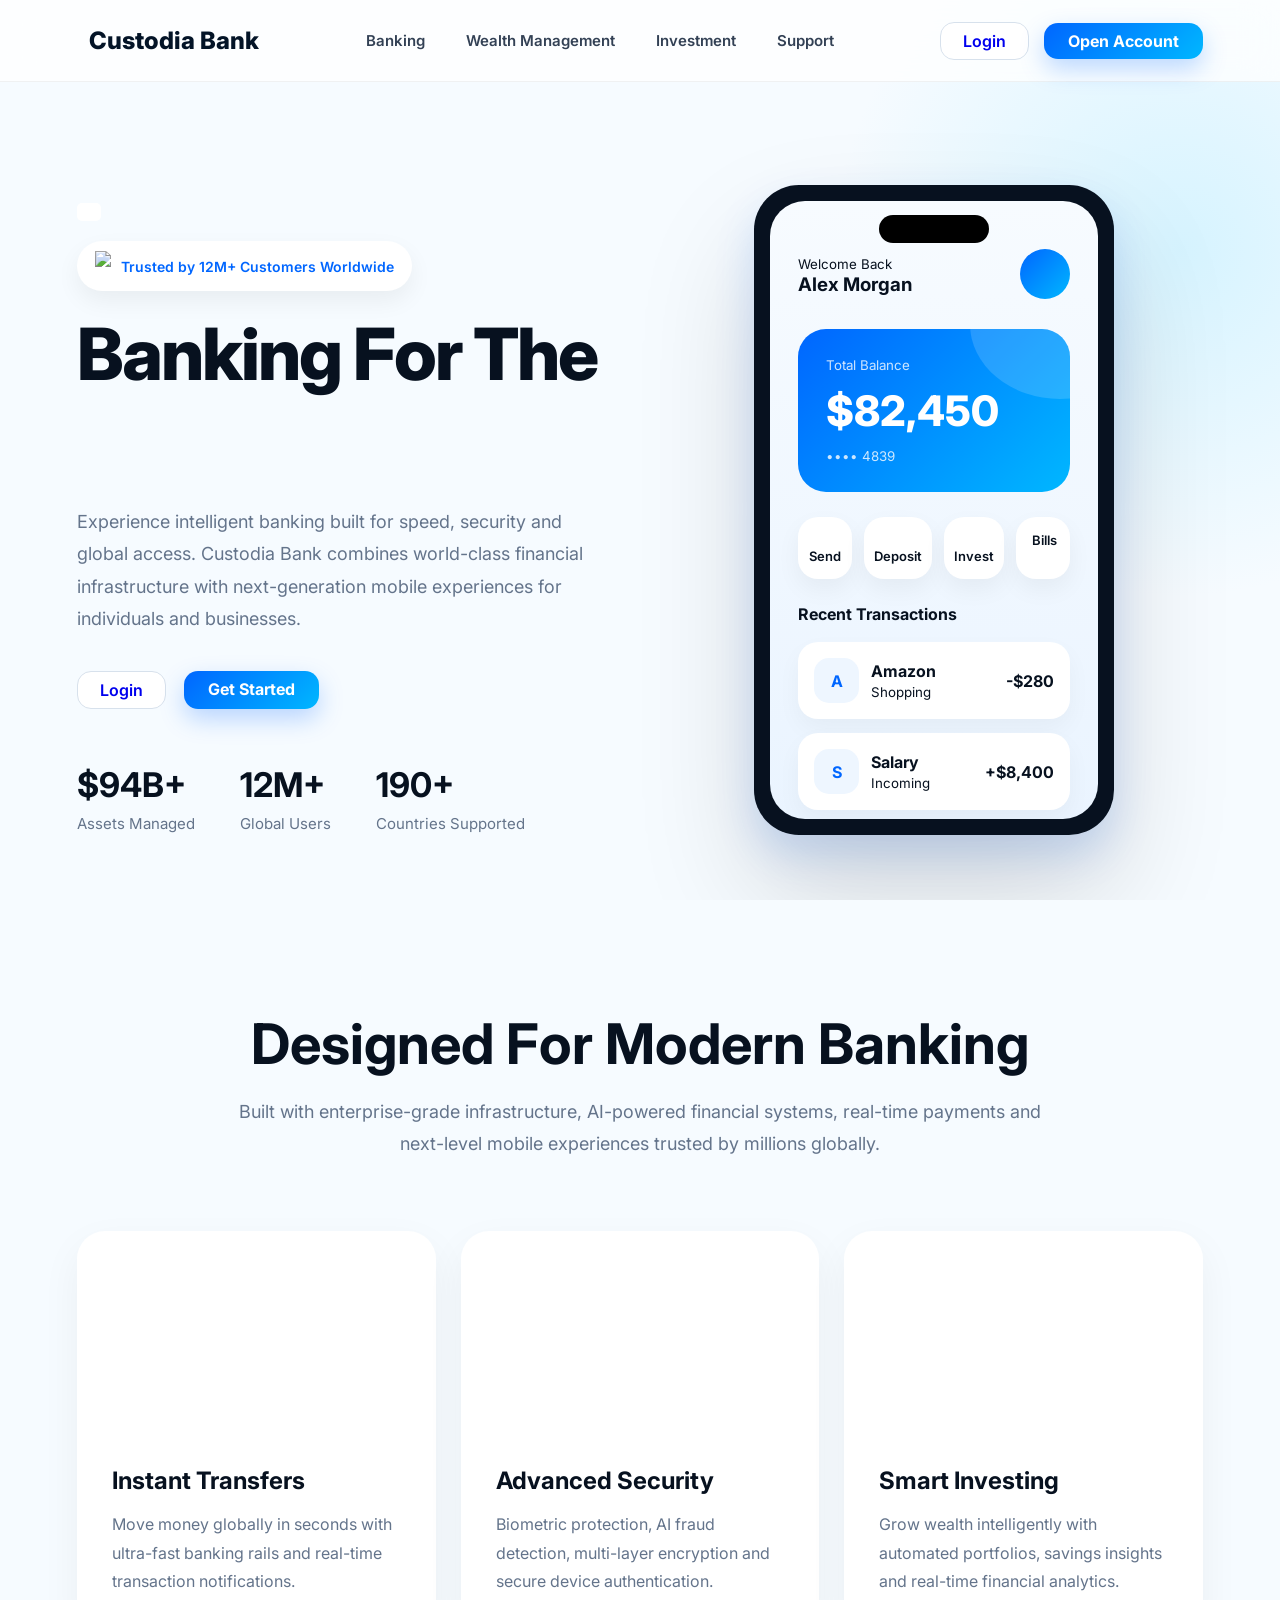
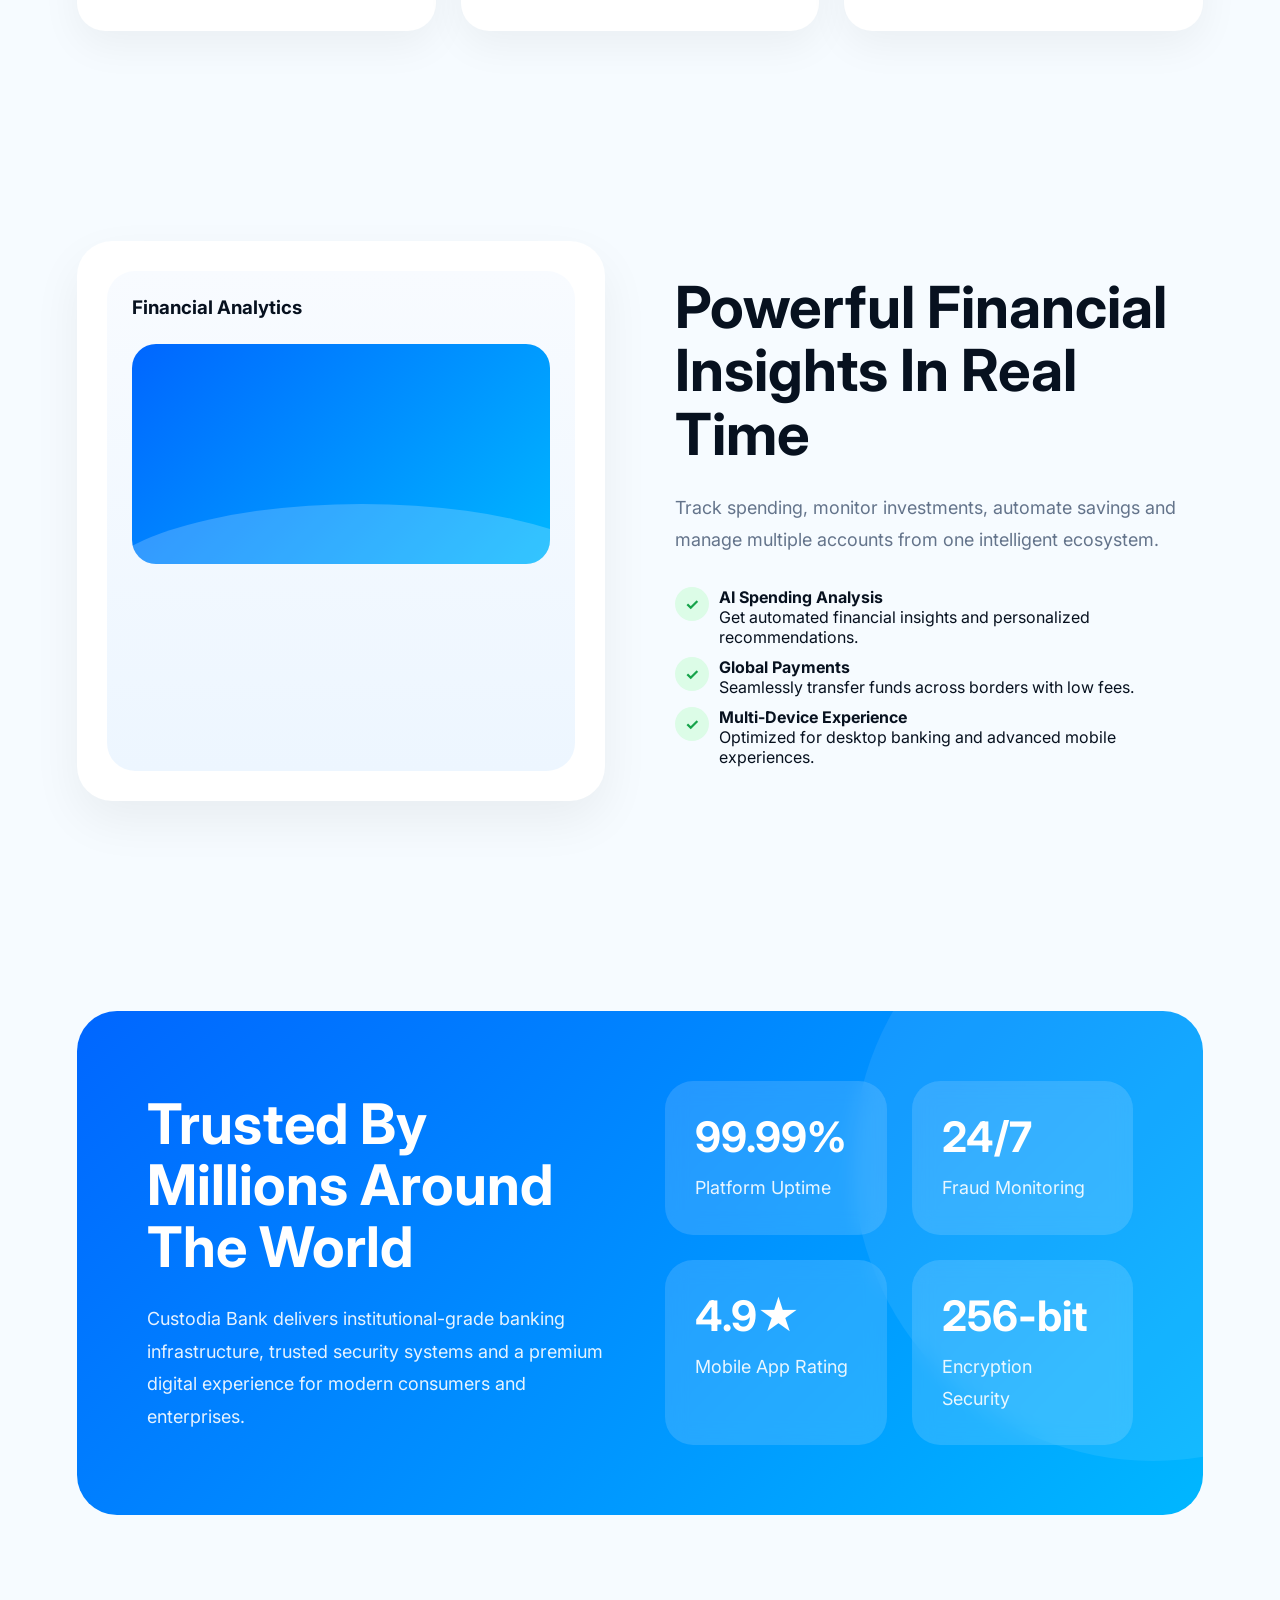
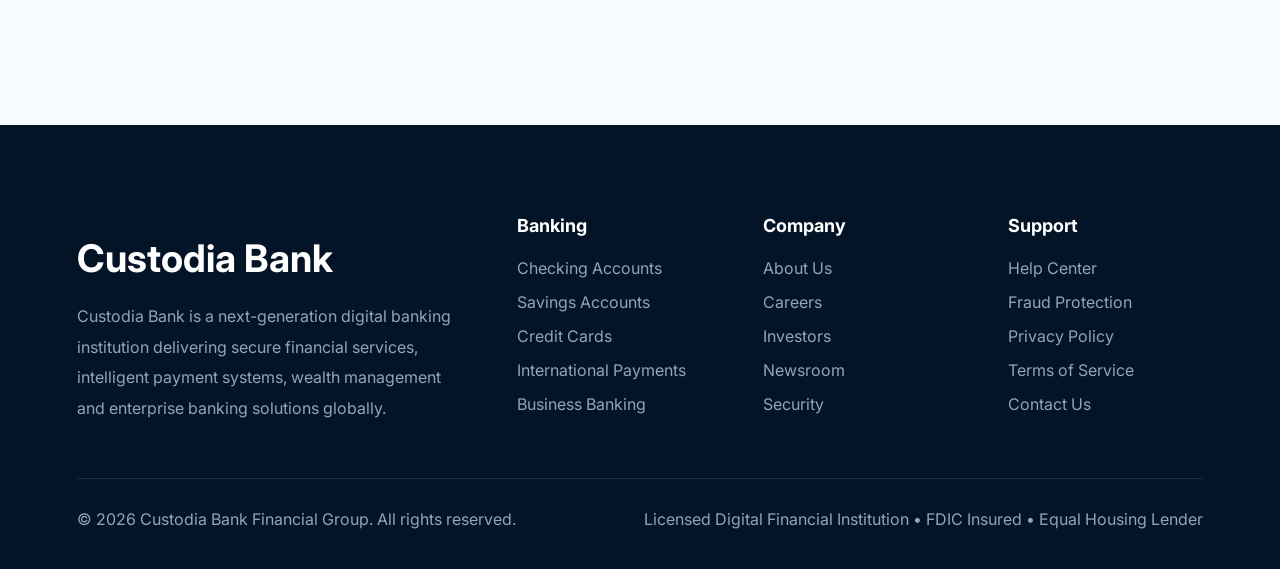
==== commit 0603c9ca: "Add files via upload" ====
--- a/index.html
+++ b/index.html
@@ -1,2455 +1,1436 @@
-<!DOCTYPE html>
-<html lang="en">
-
-<head>
-    <meta charset="UTF-8">
-    <meta name="viewport" content="width=device-width, initial-scale=1.0">
-    <title>Custodia Bank — Modern Digital Banking</title>
-
-    <link rel="preconnect" href="https://fonts.googleapis.com">
-    <link href="https://fonts.googleapis.com/css2?family=Inter:wght@300;400;500;600;700;800&display=swap"
-        rel="stylesheet">
-
-    <link rel="stylesheet" href="style.css">
-    <link rel="stylesheet" href="https://cdnjs.cloudflare.com/ajax/libs/font-awesome/6.5.0/css/all.min.css">
-
-<!-- Smartsupp Live Chat script -->
-<script type="text/javascript">
-var _smartsupp = _smartsupp || {};
-_smartsupp.key = '043ca3fb1308c7e3dd23bb2707591426d8479d3f';
-window.smartsupp||(function(d) {
-  var s,c,o=smartsupp=function(){ o._.push(arguments)};o._=[];
-  s=d.getElementsByTagName('script')[0];c=d.createElement('script');
-  c.type='text/javascript';c.charset='utf-8';c.async=true;
-  c.src='https://www.smartsuppchat.com/loader.js?';s.parentNode.insertBefore(c,s);
-})(document);
-</script>
-<noscript>Powered by <a href="https://www.smartsupp.com" target="_blank">Smartsupp</a></noscript>
-
-
-
-    <style>
-        * {
-            margin: 0;
-            padding: 0;
-            box-sizing: border-box;
-            font-family: 'Inter', sans-serif;
-        }
-
-        html {
-            scroll-behavior: smooth;
-        }
-
-        body {
-            background: #f6fbff;
-            color: #07111f;
-            overflow-x: hidden;
-        }
-
-
-
-
-
-
-
-        /* =========================
-HERO
-========================= */
-
-        .hero {
-            padding-top: 120px;
-            min-height: 100vh;
-            display: grid;
-            grid-template-columns: 1fr 1fr;
-            align-items: center;
-            padding-left: 6%;
-            padding-right: 6%;
-            gap: 50px;
-            position: relative;
-            overflow: hidden;
-        }
-
-        .hero::before {
-            content: "";
-            position: absolute;
-            width: 700px;
-            height: 700px;
-            background: radial-gradient(circle, #b6ecff 0%, transparent 70%);
-            right: -250px;
-            top: -100px;
-            opacity: 0.5;
-        }
-
-        .hero-left {
-            position: relative;
-            z-index: 2;
-        }
-
-        .hero-tag {
-            display: inline-flex;
-            align-items: center;
-            gap: 10px;
-            padding: 10px 18px;
-            background: white;
-            border-radius: 999px;
-            box-shadow: 0 10px 25px rgba(0, 0, 0, 0.06);
-            margin-bottom: 25px;
-            font-size: 14px;
-            font-weight: 600;
-            color: #0066ff;
-        }
-
-        .hero h1 {
-            font-size: 72px;
-            line-height: 1.05;
-            font-weight: 800;
-            margin-bottom: 24px;
-            letter-spacing: -2px;
-        }
-
-        .slide-text {
-            position: relative;
-            height: 90px;
-            overflow: hidden;
-        }
-
-        .slide-text span {
-            position: absolute;
-            left: 0;
-            top: 0;
-            width: 100%;
-            opacity: 0;
-            animation: slideWords 12s infinite;
-            font-size: 72px;
-            font-weight: 800;
-            background: linear-gradient(135deg, #0066ff, #00b7ff);
-            -webkit-background-clip: text;
-            -webkit-text-fill-color: transparent;
-        }
-
-        .slide-text span:nth-child(2) {
-            animation-delay: 4s;
-        }
-
-        .slide-text span:nth-child(3) {
-            animation-delay: 8s;
-        }
-
-        @keyframes slideWords {
-            0% {
-                opacity: 0;
-                transform: translateY(40px);
-            }
-
-            8% {
-                opacity: 1;
-                transform: translateY(0);
-            }
-
-            30% {
-                opacity: 1;
-                transform: translateY(0);
-            }
-
-            38% {
-                opacity: 0;
-                transform: translateY(-40px);
-            }
-
-            100% {
-                opacity: 0;
-            }
-        }
-
-        .hero p {
-            font-size: 18px;
-            line-height: 1.8;
-            color: #64748b;
-            max-width: 620px;
-            margin-bottom: 35px;
-        }
-
-        .hero-actions {
-            display: flex;
-            gap: 18px;
-            flex-wrap: wrap;
-        }
-
-        .hero-stats {
-            display: flex;
-            gap: 45px;
-            margin-top: 55px;
-            flex-wrap: wrap;
-        }
-
-        .stat h3 {
-            font-size: 34px;
-            margin-bottom: 5px;
-        }
-
-        .stat p {
-            margin: 0;
-            font-size: 15px;
-        }
-
-        /* =========================
-RIGHT HERO
-========================= */
-
-        .hero-right {
-            display: flex;
-            justify-content: center;
-            position: relative;
-            z-index: 2;
-        }
-
-        .phone {
-            width: 360px;
-            height: 650px;
-            background: #07111f;
-            border-radius: 45px;
-            padding: 16px;
-            box-shadow:
-                0 60px 120px rgba(0, 0, 0, 0.15),
-                0 20px 40px rgba(0, 102, 255, 0.15);
-            position: relative;
-            overflow: hidden;
-        }
-
-        .phone::before {
-            content: "";
-            position: absolute;
-            top: 30px;
-            left: 50%;
-            transform: translateX(-50%);
-            width: 110px;
-            height: 28px;
-            background: black;
-            border-radius: 20px;
-            z-index: 5;
-        }
-
-
-        .phone-screen {
-            width: 100%;
-            height: 100%;
-            background: linear-gradient(180deg, #f7fbff, #eaf4ff);
-            border-radius: 35px;
-            padding: 28px;
-            overflow: hidden;
-            position: relative;
-        }
-
-        .app-top {
-            display: flex;
-            justify-content: space-between;
-            align-items: center;
-            margin-top: 20px;
-            margin-bottom: 30px;
-        }
-
-        .avatar {
-            display: flex;
-            align-items: center;
-            justify-content: center;
-            width: 50px;
-            height: 50px;
-            border-radius: 50%;
-            background: linear-gradient(135deg, #0066ff, #00b7ff);
-        }
-
-        .balance-card {
-            background: linear-gradient(135deg, #0066ff, #00b7ff);
-            padding: 28px;
-            border-radius: 28px;
-            color: white;
-            position: relative;
-            overflow: hidden;
-            animation: cardFloat 5s ease-in-out infinite;
-            display: flex;
-            flex-direction: column;
-            
-        }
-
-        @keyframes cardFloat {
-
-            0%,
-            100% {
-                transform: translateY(0);
-            }
-
-            50% {
-                transform: translateY(-8px);
-            }
-        }
-
-        .balance-card::before {
-            content: "";
-            position: absolute;
-            width: 180px;
-            height: 150px;
-            background: rgba(255, 255, 255, 0.15);
-            border-radius: 50%;
-            right: -80px;
-            top: -80px;
-        }
-
-        .balance-card small {
-            opacity: 0.8;
-        }
-
-        .balance {
-            font-size: 42px;
-            font-weight: 800;
-            margin: 12px 0;
-        }
-
-        .quick-actions {
-            display: grid;
-            grid-template-columns: repeat(4, 1fr);
-            gap: 12px;
-            margin-top: 25px;
-        }
-
-        .action {
-            background: white;
-            padding: 15px 10px;
-            border-radius: 20px;
-            text-align: center;
-            box-shadow: 0 10px 25px rgba(0, 0, 0, 0.05);
-            font-size: 13px;
-            font-weight: 600;
-        }
-
-        .transactions {
-            margin-top: 25px;
-        }
-
-        .transactions h4 {
-            margin-bottom: 18px;
-        }
-
-        .transaction {
-            background: white;
-            padding: 16px;
-            border-radius: 20px;
-            display: flex;
-            justify-content: space-between;
-            align-items: center;
-            margin-bottom: 14px;
-            box-shadow: 0 10px 25px rgba(0, 0, 0, 0.04);
-        }
-
-        .t-left {
-            display: flex;
-            gap: 12px;
-            align-items: center;
-        }
-
-        .t-icon {
-            height: 45px;
-            width: 45px;
-            border-radius: 15px;
-            background: #eef6ff;
-            display: flex;
-            align-items: center;
-            justify-content: center;
-            font-weight: 700;
-            color: #0066ff;
-        }
-
-        .amount {
-            font-weight: 700;
-        }
-
-        /* =========================
-FEATURES
-========================= */
-
-        .features {
-            padding: 110px 6%;
-        }
-
-        .section-head {
-            text-align: center;
-            max-width: 850px;
-            margin: auto;
-            margin-bottom: 70px;
-        }
-
-        .section-head h2 {
-            font-size: 56px;
-            margin-bottom: 18px;
-        }
-
-        .section-head p {
-            font-size: 18px;
-            line-height: 1.8;
-            color: #64748b;
-        }
-
-        .feature-grid {
-            display: grid;
-            grid-template-columns: repeat(3, 1fr);
-            gap: 25px;
-        }
-
-        .feature-card {
-            background: white;
-            padding: 35px;
-            border-radius: 28px;
-            box-shadow: 0 15px 40px rgba(0, 0, 0, 0.05);
-            transition: 0.4s;
-        }
-
-        .feature-card:hover {
-            transform: translateY(-8px);
-        }
-
-        .feature-icon {
-            height: 200px;
-        }
-
-        .feature-card h3 {
-            margin-bottom: 15px;
-            font-size: 24px;
-        }
-
-        .feature-card p {
-            line-height: 1.8;
-            color: #64748b;
-        }
-
-        /* =========================
-SHOWCASE
-========================= */
-
-        .showcase {
-            padding: 100px 6%;
-            display: grid;
-            grid-template-columns: 1fr 1fr;
-            gap: 70px;
-            align-items: center;
-        }
-
-        .showcase-image {
-            background: white;
-            padding: 30px;
-            border-radius: 35px;
-            box-shadow: 0 20px 50px rgba(0, 0, 0, 0.06);
-        }
-
-        .mock-dashboard {
-            height: 500px;
-            border-radius: 28px;
-            background: linear-gradient(180deg, #f8fbff, #edf6ff);
-            padding: 25px;
-        }
-
-        .chart {
-            height: 220px;
-            border-radius: 24px;
-            background: linear-gradient(135deg, #0066ff, #00b7ff);
-            margin-top: 25px;
-            position: relative;
-            overflow: hidden;
-        }
-
-        .chart::before {
-            content: "";
-            position: absolute;
-            width: 130%;
-            height: 180px;
-            background: white;
-            opacity: 0.2;
-            left: -10%;
-            bottom: -120px;
-            border-radius: 50%;
-        }
-
-        .showcase-text h2 {
-            font-size: 58px;
-            margin-bottom: 25px;
-            line-height: 1.1;
-        }
-
-        .showcase-text p {
-            font-size: 18px;
-            line-height: 1.8;
-            color: #64748b;
-            margin-bottom: 30px;
-        }
-
-        .showcase-list {
-            display: flex;
-            flex-direction: column;
-            gap: 10px;
-        }
-
-        .showcase-item {
-            display: flex;
-            gap: 10px;
-            align-items: flex-start;
-        }
-
-        .check {
-            min-width: 34px;
-            height: 34px;
-            border-radius: 50%;
-            background: #dcfce7;
-            display: flex;
-            align-items: center;
-            justify-content: center;
-            font-weight: 700;
-            color: #16a34a;
-        }
-
-        /* =========================
-TRUST
-========================= */
-
-        .trust {
-            padding: 110px 6%;
-        }
-
-        .trust-box {
-            background: linear-gradient(135deg, #0066ff, #00b7ff);
-            border-radius: 40px;
-            padding: 70px;
-            color: white;
-            display: grid;
-            grid-template-columns: 1fr 1fr;
-            gap: 50px;
-            align-items: center;
-            position: relative;
-            overflow: hidden;
-        }
-
-        .trust-box::before {
-            content: "";
-            position: absolute;
-            width: 600px;
-            height: 600px;
-            background: rgba(255, 255, 255, 0.08);
-            border-radius: 50%;
-            right: -250px;
-            top: -150px;
-        }
-
-        .trust h2 {
-            font-size: 56px;
-            line-height: 1.1;
-            margin-bottom: 25px;
-        }
-
-        .trust p {
-            font-size: 18px;
-            line-height: 1.8;
-            opacity: 0.9;
-        }
-
-        .trust-stats {
-            display: grid;
-            grid-template-columns: repeat(2, 1fr);
-            gap: 25px;
-        }
-
-        .trust-card {
-            background: rgba(255, 255, 255, 0.14);
-            backdrop-filter: blur(10px);
-            padding: 30px;
-            border-radius: 28px;
-        }
-
-        .trust-card h3 {
-            font-size: 42px;
-            margin-bottom: 10px;
-        }
-
-
-
-/* =========================
-RESPONSIVE
-========================= */
-
-
-@media(max-width:1200px) {
-
-    .hero {
-        grid-template-columns: 1fr;
-        text-align: center;
-        padding-bottom: 80px;
-    }
-
-    .hero p {
-        margin: auto;
-        margin-bottom: 35px;
-    }
-
-    .hero-actions,
-    .hero-stats {
-        justify-content: center;
-    }
-
-    .slide-text {
-        height: 75px;
-    }
-
-    .slide-text span,
-    .hero h1 {
-        font-size: 58px;
-    }
-
-    .showcase,
-    .trust-box {
-        grid-template-columns: 1fr;
-    }
-
-    .feature-grid {
-        grid-template-columns: 1fr 1fr;
-    }
-
-    .footer-grid {
-        grid-template-columns: 1fr 1fr;
-    }
-
-}
-
-/* =========================
-TABLETS + LARGE PHONES
-========================= */
-
-@media(max-width:768px) {
-
-    * {
-        min-width: 0;
-    }
-
-
-
-
-
-
-    .hero {
-        padding-top: 110px;
-        padding-left: 16px;
-        padding-right: 16px;
-        gap: 40px;
-    }
-
-    .hero h1,
-    .slide-text span {
-        font-size: 42px;
-        line-height: 1.1;
-    }
-
-    .slide-text {
-        height: 55px;
-    }
-
-    .hero p {
-        font-size: 16px;
-        line-height: 1.7;
-    }
-
-    .hero-actions {
-        width: 100%;
-        justify-content: center;
-    }
-
-    .hero-actions button {
-        width: 100%;
-        max-width: 320px;
-    }
-
-    .hero-stats {
-        gap: 25px;
-        justify-content: center;
-    }
-
-    .stat h3 {
-        font-size: 28px;
-    }
-
-    .phone {
-        width: 100%;
-        max-width: 340px;
-        height: 450px;
-        min-height: 650px;
-        padding: 12px;
-    }
-
-    .phone-screen {
-        padding: 20px;
-    }
-
-    .balance {
-        font-size: 34px;
-    }
-
-    .quick-actions {
-        grid-template-columns: repeat(2, 1fr);
-    }
-
-    .transactions {
-        margin-top: 20px;
-    }
-
-    .transaction {
-        padding: 14px;
-    }
-
-    .features,
-    .showcase,
-    .trust,
-    footer {
-        padding-left: 16px;
-        padding-right: 16px;
-    }
-
-    .feature-grid {
-        grid-template-columns: 1fr;
-    }
-
-    .section-head h2,
-    .showcase-text h2,
-    .trust h2 {
-        font-size: 34px;
-        line-height: 1.15;
-    }
-
-    .section-head p,
-    .showcase-text p,
-    .trust p {
-        font-size: 16px;
-    }
-
-    .feature-card {
-        padding: 24px;
-    }
-
-    .feature-icon {
-        height: auto;
-        max-height: 180px;
-    }
-
-    .mock-dashboard {
-        height: auto;
-        min-height: 400px;
-    }
-
-    .trust-box {
-        padding: 35px 22px;
-        border-radius: 28px;
-    }
-
-    .trust-stats {
-        grid-template-columns: 1fr;
-    }
-
-    .trust-card h3 {
-        font-size: 34px;
-    }
-
-    .footer-grid {
-        grid-template-columns: 1fr;
-        gap: 35px;
-    }
-
-    .footer-brand h2 {
-        font-size: 30px;
-    }
-
-    .footer-bottom {
-        flex-direction: column;
-        align-items: flex-start;
-        gap: 10px;
-    }
-
-}
-
-/* =========================
-SMALL ANDROID PHONES
-========================= */
-
-@media(max-width:480px) {
-
-    .hero h1,
-    .slide-text span {
-        font-size: 34px;
-    }
-
-    .slide-text {
-        height: 48px;
-    }
-
-    .hero-tag {
-        font-size: 12px;
-        padding: 8px 14px;
-    }
-
-    .hero p {
-        font-size: 15px;
-    }
-
-    .phone {
-        max-width: 100%;
-        min-height: 620px;
-        border-radius: 32px;
-    }
-
-    .phone-screen {
-        border-radius: 24px;
-        padding: 18px;
-    }
-
-    .balance {
-        font-size: 28px;
-    }
-
-    .quick-actions {
-        gap: 10px;
-    }
-
-    .action {
-        padding: 12px 8px;
-        font-size: 12px;
-    }
-
-    .transaction {
-        padding: 12px;
-        gap: 10px;
-    }
-
-    .t-left {
-        gap: 10px;
-    }
-
-    .t-icon {
-        width: 40px;
-        height: 40px;
-    }
-
-    .section-head h2,
-    .showcase-text h2,
-    .trust h2 {
-        font-size: 28px;
-    }
-
-    .btn-primary,
-    .btn-outline {
-        width: 100%;
-    }
-
-}
-    </style>
-
-    <style>
-        .phone-action-icon{
-            height: 30px;
-        }
-    </style>
-
-    <style>
-        /* =========================
-MOBILE: keep hero login btn visible
-========================= */
-        .hero-actions .btn-outline {
-            display: inline-flex;
-        }
-
-        /* =========================
-HOW IT WORKS
-========================= */
-        .howitworks {
-            padding: 110px 6%;
-            background: white;
-        }
-
-        .steps-grid {
-            display: grid;
-            grid-template-columns: repeat(3, 1fr);
-            gap: 35px;
-            margin-top: 70px;
-        }
-
-        .step-card {
-            background: #f6fbff;
-            border-radius: 28px;
-            padding: 40px 35px;
-            position: relative;
-            border: 1px solid #e8f1fb;
-            transition: 0.35s;
-        }
-
-        .step-card:hover {
-            transform: translateY(-6px);
-            box-shadow: 0 20px 50px rgba(0,102,255,0.08);
-        }
-
-        .step-number {
-            font-size: 64px;
-            font-weight: 800;
-            line-height: 1;
-            background: linear-gradient(135deg, #0066ff22, #00b7ff22);
-            -webkit-background-clip: text;
-            -webkit-text-fill-color: transparent;
-            margin-bottom: 18px;
-            display: block;
-        }
-
-        .step-card h3 {
-            font-size: 22px;
-            margin-bottom: 14px;
-            color: #07111f;
-        }
-
-        .step-card p {
-            color: #64748b;
-            line-height: 1.8;
-            font-size: 15px;
-        }
-
-        .step-icon {
-            width: 54px;
-            height: 54px;
-            border-radius: 18px;
-            background: linear-gradient(135deg, #0066ff, #00b7ff);
-            display: flex;
-            align-items: center;
-            justify-content: center;
-            margin-bottom: 24px;
-            font-size: 22px;
-        }
-
-        /* =========================
-ACCOUNTS
-========================= */
-        .accounts {
-            padding: 110px 6%;
-        }
-
-        .accounts-grid {
-            display: grid;
-            grid-template-columns: repeat(3, 1fr);
-            gap: 25px;
-            margin-top: 70px;
-        }
-
-        .account-card {
-            border-radius: 32px;
-            padding: 42px 36px;
-            position: relative;
-            overflow: hidden;
-            transition: 0.35s;
-            border: 1px solid #e8f1fb;
-            background: white;
-        }
-
-        .account-card.featured {
-            background: linear-gradient(150deg, #0052d4, #0091ff);
-            color: white;
-            border: none;
-            box-shadow: 0 30px 70px rgba(0,102,255,0.28);
-        }
-
-        .account-card:not(.featured):hover {
-            transform: translateY(-6px);
-            box-shadow: 0 20px 50px rgba(0,102,255,0.08);
-        }
-
-        .account-card.featured:hover {
-            transform: translateY(-6px);
-        }
-
-        .account-badge {
-            display: inline-block;
-            padding: 5px 14px;
-            border-radius: 999px;
-            font-size: 12px;
-            font-weight: 700;
-            margin-bottom: 28px;
-            background: rgba(255,255,255,0.2);
-            color: white;
-        }
-
-        .account-card:not(.featured) .account-badge {
-            background: #eef6ff;
-            color: #0066ff;
-        }
-
-        .account-card h3 {
-            font-size: 26px;
-            margin-bottom: 10px;
-        }
-
-        .account-card.featured h3,
-        .account-card.featured p,
-        .account-card.featured .account-feature {
-            color: white;
-        }
-
-        .account-card > p {
-            color: #64748b;
-            font-size: 15px;
-            margin-bottom: 28px;
-            line-height: 1.7;
-        }
-
-        .account-features {
-            display: flex;
-            flex-direction: column;
-            gap: 12px;
-            margin-bottom: 32px;
-        }
-
-        .account-feature {
-            display: flex;
-            align-items: center;
-            gap: 10px;
-            font-size: 14px;
-            font-weight: 500;
-            color: #334155;
-        }
-
-        .account-feature-dot {
-            width: 20px;
-            height: 20px;
-            min-width: 20px;
-            border-radius: 50%;
-            background: #dcfce7;
-            display: flex;
-            align-items: center;
-            justify-content: center;
-            font-size: 10px;
-            color: #16a34a;
-            font-weight: 800;
-        }
-
-        .account-card.featured .account-feature-dot {
-            background: rgba(255,255,255,0.25);
-            color: white;
-        }
-
-        .account-cta {
-            display: block;
-            width: 100%;
-            padding: 14px;
-            border-radius: 16px;
-            border: none;
-            font-size: 15px;
-            font-weight: 700;
-            cursor: pointer;
-            text-align: center;
-            text-decoration: none;
-            transition: 0.25s;
-        }
-
-        .account-card:not(.featured) .account-cta {
-            background: #f1f7ff;
-            color: #0066ff;
-        }
-
-        .account-card:not(.featured) .account-cta:hover {
-            background: #dbeafe;
-        }
-
-        .account-card.featured .account-cta {
-            background: white;
-            color: #0066ff;
-        }
-
-        .account-card.featured .account-cta:hover {
-            opacity: 0.92;
-        }
-
-        /* =========================
-TESTIMONIALS
-========================= */
-        .testimonials {
-            padding: 110px 6%;
-            background: white;
-        }
-
-        .testimonials-grid {
-            display: grid;
-            grid-template-columns: repeat(3, 1fr);
-            gap: 25px;
-            margin-top: 70px;
-        }
-
-        .testimonial-card {
-            background: #f6fbff;
-            border-radius: 28px;
-            padding: 36px 32px;
-            border: 1px solid #e8f1fb;
-            transition: 0.35s;
-            position: relative;
-        }
-
-        .testimonial-card:hover {
-            transform: translateY(-5px);
-            box-shadow: 0 20px 45px rgba(0,102,255,0.07);
-        }
-
-        .testimonial-stars {
-            display: flex;
-            gap: 4px;
-            margin-bottom: 20px;
-        }
-
-        .star {
-            color: #f59e0b;
-            font-size: 14px;
-        }
-
-        .security-shield i,
-        .step-icon i {
-            color: white;
-        }
-
-        .pillar-icon i {
-            color: #0066ff;
-        }
-
-        .security-badge-icon.green i { color: #10b981; }
-        .security-badge-icon.blue  i { color: #0066ff; }
-        .security-badge-icon.amber i { color: #f59e0b; }
-
-        .testimonial-card blockquote {
-            font-size: 16px;
-            line-height: 1.8;
-            color: #334155;
-            margin-bottom: 28px;
-            font-style: normal;
-        }
-
-        .testimonial-author {
-            display: flex;
-            align-items: center;
-            gap: 14px;
-        }
-
-        .author-avatar {
-            width: 48px;
-            height: 48px;
-            border-radius: 50%;
-            display: flex;
-            align-items: center;
-            justify-content: center;
-            font-size: 18px;
-            font-weight: 800;
-            color: white;
-            flex-shrink: 0;
-        }
-
-        .author-avatar.av1 { background: linear-gradient(135deg, #6366f1, #8b5cf6); }
-        .author-avatar.av2 { background: linear-gradient(135deg, #0066ff, #00b7ff); }
-        .author-avatar.av3 { background: linear-gradient(135deg, #f43f5e, #fb7185); }
-        .author-avatar.av4 { background: linear-gradient(135deg, #10b981, #34d399); }
-        .author-avatar.av5 { background: linear-gradient(135deg, #f59e0b, #fbbf24); }
-        .author-avatar.av6 { background: linear-gradient(135deg, #06b6d4, #22d3ee); }
-
-        .author-info strong {
-            display: block;
-            font-size: 15px;
-            color: #07111f;
-        }
-
-        .author-info span {
-            font-size: 13px;
-            color: #94a3b8;
-        }
-
-        /* =========================
-SECURITY SECTION
-========================= */
-        .security {
-            padding: 110px 6%;
-            display: grid;
-            grid-template-columns: 1fr 1fr;
-            gap: 70px;
-            align-items: center;
-        }
-
-        .security-visual {
-            background: linear-gradient(150deg, #07111f, #0d1e35);
-            border-radius: 35px;
-            padding: 50px 40px;
-            position: relative;
-            overflow: hidden;
-            min-height: 460px;
-            display: flex;
-            flex-direction: column;
-            justify-content: center;
-            gap: 18px;
-        }
-
-        .security-visual::before {
-            content: "";
-            position: absolute;
-            width: 350px;
-            height: 350px;
-            border-radius: 50%;
-            background: radial-gradient(circle, rgba(0,102,255,0.25) 0%, transparent 70%);
-            right: -100px;
-            top: -100px;
-        }
-
-        .security-shield {
-            width: 80px;
-            height: 80px;
-            border-radius: 28px;
-            background: linear-gradient(135deg, #0066ff, #00b7ff);
-            display: flex;
-            align-items: center;
-            justify-content: center;
-            font-size: 34px;
-            margin-bottom: 10px;
-            position: relative;
-            z-index: 2;
-        }
-
-        .security-badge {
-            display: flex;
-            align-items: center;
-            gap: 14px;
-            background: rgba(255,255,255,0.06);
-            border: 1px solid rgba(255,255,255,0.1);
-            border-radius: 18px;
-            padding: 16px 20px;
-            position: relative;
-            z-index: 2;
-        }
-
-        .security-badge-icon {
-            width: 42px;
-            height: 42px;
-            border-radius: 14px;
-            display: flex;
-            align-items: center;
-            justify-content: center;
-            font-size: 18px;
-            flex-shrink: 0;
-        }
-
-        .security-badge-icon.green { background: rgba(16,185,129,0.2); }
-        .security-badge-icon.blue  { background: rgba(0,102,255,0.2); }
-        .security-badge-icon.amber { background: rgba(245,158,11,0.2); }
-
-        .security-badge-text strong {
-            display: block;
-            color: white;
-            font-size: 14px;
-        }
-
-        .security-badge-text span {
-            color: rgba(255,255,255,0.5);
-            font-size: 12px;
-        }
-
-        .security-text h2 {
-            font-size: 52px;
-            line-height: 1.1;
-            margin-bottom: 22px;
-        }
-
-        .security-text p {
-            font-size: 17px;
-            color: #64748b;
-            line-height: 1.8;
-            margin-bottom: 35px;
-        }
-
-        .security-pillars {
-            display: grid;
-            grid-template-columns: 1fr 1fr;
-            gap: 16px;
-        }
-
-        .pillar {
-            background: white;
-            border: 1px solid #e8f1fb;
-            border-radius: 20px;
-            padding: 22px 20px;
-        }
-
-        .pillar-icon {
-            font-size: 24px;
-            margin-bottom: 10px;
-        }
-
-        .pillar h4 {
-            font-size: 15px;
-            margin-bottom: 6px;
-            color: #07111f;
-        }
-
-        .pillar p {
-            font-size: 13px;
-            color: #94a3b8;
-            line-height: 1.6;
-            margin: 0;
-        }
-
-        /* =========================
-CTA SECTION
-========================= */
-        .cta-section {
-            padding: 0 6% 110px;
-        }
-
-        .cta-box {
-            background: #07111f;
-            border-radius: 40px;
-            padding: 90px 70px;
-            text-align: center;
-            position: relative;
-            overflow: hidden;
-        }
-
-        .cta-box::before {
-            content: "";
-            position: absolute;
-            width: 500px;
-            height: 500px;
-            background: radial-gradient(circle, rgba(0,102,255,0.35) 0%, transparent 65%);
-            left: -150px;
-            bottom: -150px;
-        }
-
-        .cta-box::after {
-            content: "";
-            position: absolute;
-            width: 400px;
-            height: 400px;
-            background: radial-gradient(circle, rgba(0,183,255,0.2) 0%, transparent 65%);
-            right: -100px;
-            top: -100px;
-        }
-
-        .cta-box h2 {
-            font-size: 58px;
-            color: white;
-            line-height: 1.1;
-            margin-bottom: 20px;
-            position: relative;
-            z-index: 2;
-        }
-
-        .cta-box p {
-            font-size: 18px;
-            color: rgba(255,255,255,0.6);
-            max-width: 580px;
-            margin: 0 auto 40px;
-            line-height: 1.8;
-            position: relative;
-            z-index: 2;
-        }
-
-        .cta-actions {
-            display: flex;
-            gap: 16px;
-            justify-content: center;
-            flex-wrap: wrap;
-            position: relative;
-            z-index: 2;
-        }
-
-        .btn-cta-primary {
-            padding: 16px 38px;
-            background: linear-gradient(135deg, #0066ff, #00b7ff);
-            color: white;
-            border: none;
-            border-radius: 16px;
-            font-size: 16px;
-            font-weight: 700;
-            cursor: pointer;
-            text-decoration: none;
-            transition: 0.25s;
-            box-shadow: 0 15px 40px rgba(0,102,255,0.35);
-        }
-
-        .btn-cta-primary:hover {
-            transform: translateY(-3px);
-            box-shadow: 0 20px 50px rgba(0,102,255,0.45);
-        }
-
-        .btn-cta-ghost {
-            padding: 16px 38px;
-            background: rgba(255,255,255,0.08);
-            color: white;
-            border: 1px solid rgba(255,255,255,0.15);
-            border-radius: 16px;
-            font-size: 16px;
-            font-weight: 600;
-            cursor: pointer;
-            text-decoration: none;
-            transition: 0.25s;
-        }
-
-        .btn-cta-ghost:hover {
-            background: rgba(255,255,255,0.14);
-        }
-
-        /* =========================
-NEW SECTIONS RESPONSIVE
-========================= */
-        @media(max-width:1200px) {
-            .steps-grid,
-            .accounts-grid,
-            .testimonials-grid {
-                grid-template-columns: 1fr 1fr;
-            }
-            .security {
-                grid-template-columns: 1fr;
-            }
-            .security-pillars {
-                grid-template-columns: 1fr 1fr;
-            }
-        }
-
-        @media(max-width:768px) {
-            .howitworks,
-            .accounts,
-            .testimonials,
-            .security,
-            .cta-section {
-                padding-left: 16px;
-                padding-right: 16px;
-            }
-            .steps-grid,
-            .accounts-grid,
-            .testimonials-grid {
-                grid-template-columns: 1fr;
-            }
-            .security-visual {
-                min-height: auto;
-                padding: 36px 24px;
-            }
-            .security-text h2 {
-                font-size: 34px;
-            }
-            .security-pillars {
-                grid-template-columns: 1fr 1fr;
-            }
-            .cta-box {
-                padding: 55px 24px;
-                border-radius: 28px;
-            }
-            .cta-box h2 {
-                font-size: 34px;
-            }
-            .cta-box p {
-                font-size: 16px;
-            }
-            .btn-cta-primary,
-            .btn-cta-ghost {
-                width: 100%;
-                text-align: center;
-            }
-        }
-
-        @media(max-width:480px) {
-            .security-pillars {
-                grid-template-columns: 1fr;
-            }
-            .step-card,
-            .account-card,
-            .testimonial-card {
-                padding: 28px 22px;
-            }
-        }
-
-    </style>
-
-
-
-</head>
-
-<body>
-
-
-
-    <header>
-
-
-        <div class="menu-btn">☰</div>
-
-        <div class="logo">
-            <img src="icon/custodia_logo.png" alt="" height="40px">
-            Custodia Bank
-        </div>             
-
-<!-- =========================
-DESKTOP NAV
-========================= -->
-
-        <nav>
-
-            <div class="nav-dropdown">
-
-                <button class="nav-drop-btn">
-                    Banking
-                    <img src="icon/drop-down.png" alt="" class="drawer-arrow">
-                </button>
-
-                <div class="nav-dropdown-menu">
-                    <a href="login.html">Personal Banking</a>
-                    <a href="login.html">Business Banking</a>
-                    <a href="login.html">Asset Security</a>
-                </div>
-
-            </div>
-
-            <div class="nav-dropdown">
-
-                <button class="nav-drop-btn">
-                    Wealth Management
-                    <img src="icon/drop-down.png" alt="" class="drawer-arrow">
-                </button>
-
-                <div class="nav-dropdown-menu">
-                    <a href="login.html">Investment</a>
-                    <a href="TrustFund.html">Trust Fund</a>
-                    <a href="login.html">Insurance</a>
-                </div>
-
-            </div>
-
-            <div class="nav-dropdown">
-
-                <button class="nav-drop-btn">
-                    Investment
-                    <img src="icon/drop-down.png" alt="" class="drawer-arrow">
-                </button>
-
-                <div class="nav-dropdown-menu">
-                    <a href="login.html">Returns On Saving</a>
-                    <a href="login.html">Bank Shares</a>
-                    <a href="login.html">Foreign Exchange</a>
-                </div>
-
-            </div>
-
-            <a href="login.html">Support</a>
-
-        </nav>
-
-        <div class="header-actions">
-            <a href="login.html" class="btn-outline">Login</a>
-            <a href="signup.html" class="btn-primary">Open Account</a>
-        </div>
-
-
-
-    </header>
-
-
-
-    <section class="hero">
-
-<div class="hero-left">
-
-<div style="padding: 9px 12px;background: white;border-radius: 5px; width: fit-content;margin: 20px 0px;">
-    <div class="gtranslate_wrapper"></div>
-    <script>window.gtranslateSettings = {"default_language":"en","native_language_names":true,"detect_browser_language":true,"languages":["en","fr","zh-CN","it","es"],"wrapper_selector":".gtranslate_wrapper","flag_size":16,"flag_style":"3d","alt_flags":{"en":"usa"}}</script>
-    <script src="https://cdn.gtranslate.net/widgets/latest/popup.js" defer></script>
-</div>
-
-            <div class="hero-tag">
-                <img src="icon/ligting_bolt_3d.png" class="phone-action-icon"> Trusted by 12M+ Customers Worldwide
-            </div>
-
-            <h1>
-                Banking For The
-            </h1>
-
-            <div class="slide-text">
-                <span>Future.</span>
-                <span>Modern World.</span>
-                <span>Digital Generation.</span>
-            </div>
-
-            <p>
-                Experience intelligent banking built for speed, security and global access.
-                Custodia Bank combines world-class financial infrastructure with next-generation
-                mobile experiences for individuals and businesses.
-            </p>
-
-            <div class="hero-actions">
-                <a href="signup.html" class="btn-primary">
-                    Get Started
-                </a>
-
-                <a href="login.html" class="btn-outline">
-                    Login
-                </a>
-
-                <button class="btn-ghost">
-                    Explore Features
-                </button>
-            </div>
-
-            <div class="hero-stats">
-
-                <div class="stat">
-                    <h3>$94B+</h3>
-                    <p>Assets Managed</p>
-                </div>
-
-                <div class="stat">
-                    <h3>12M+</h3>
-                    <p>Global Users</p>
-                </div>
-
-                <div class="stat">
-                    <h3>190+</h3>
-                    <p>Countries Supported</p>
-                </div>
-
-            </div>
-
-        </div>
-
-        <div class="hero-right">
-
-            <div class="phone">
-
-                <div class="phone-screen">
-
-                    <div class="app-top">
-                        <div>
-                            <small>Welcome Back</small>
-                            <h3>Alex Morgan</h3>
-                        </div>
-
-                        <div class="avatar"><img src="icon/user.png" alt="" class="phone-action-icon"></div>
-                    </div>
-
-                    <div class="balance-card">
-                        <small>Total Balance</small>
-                        <div class="balance">$82,450</div>
-                        <small>•••• 4839</small>
-                    </div>
-
-                    <div class="quick-actions">
-
-                        <div class="action">
-                            <img src="icon/send.png" alt="" class="phone-action-icon" >
-                            Send
-                        </div>
-
-                        <div class="action">
-                            <img src="icon/building.png" alt="" class="phone-action-icon" >
-                            Deposit
-                        </div>
-
-                        <div class="action">
-                            <img src="icon/investment.png" alt="" class="phone-action-icon" >
-                            Invest
-                        </div>
-
-                        <div class="action">
-                            <img src="icon/document.png" alt="" class="phone-action-icon" >
-                            Bills
-                        </div>
-
-                    </div>
-
-                    <div class="transactions">
-
-                        <h4>Recent Transactions</h4>
-
-                        <div class="transaction">
-                            <div class="t-left">
-                                <div class="t-icon">A</div>
-                                <div>
-                                    <strong>Amazon</strong>
-                                    <br>
-                                    <small>Shopping</small>
-                                </div>
-                            </div>
-
-                            <div class="amount">-$280</div>
-                        </div>
-
-                        <div class="transaction">
-                            <div class="t-left">
-                                <div class="t-icon">S</div>
-                                <div>
-                                    <strong>Salary</strong>
-                                    <br>
-                                    <small>Incoming</small>
-                                </div>
-                            </div>
-
-                            <div class="amount">+$8,400</div>
-                        </div>
-
-                        <div class="transaction">
-                            <div class="t-left">
-                                <div class="t-icon">N</div>
-                                <div>
-                                    <strong>Netflix</strong>
-                                    <br>
-                                    <small>Subscription</small>
-                                </div>
-                            </div>
-
-                            <div class="amount">-$18</div>
-                        </div>
-
-                    </div>
-
-                </div>
-
-            </div>
-
-        </div>
-
-    </section>
-
-    <section class="features">
-
-        <div class="section-head">
-
-            <h2>Designed For Modern Banking</h2>
-
-            <p>
-                Built with enterprise-grade infrastructure, AI-powered financial systems,
-                real-time payments and next-level mobile experiences trusted by millions globally.
-            </p>
-
-        </div>
-
-        <div class="feature-grid">
-
-            <div class="feature-card">
-                <div style="width: 100%;display: flex;justify-content: center;">
-                <img src="image/transaction_illustration.png" alt="" class="feature-icon">                    
-                </div>
-
- 
-                <h3>Instant Transfers</h3>
-
-                <p>
-                    Move money globally in seconds with ultra-fast banking rails and
-                    real-time transaction notifications.
-                </p>
-            </div>
-
-            <div class="feature-card">
-                <div style="width: 100%;display: flex;justify-content: center;">
-                <img src="image/security_illustration.png" alt="" class="feature-icon">                    
-                </div>
-                <h3>Advanced Security</h3>
-
-                <p>
-                    Biometric protection, AI fraud detection, multi-layer encryption
-                    and secure device authentication.
-                </p>
-            </div>
-
-            <div class="feature-card">
-                <div style="width: 100%;display: flex;justify-content: center;">
-                <img src="image/investment_illustration.png" alt="" class="feature-icon">                    
-                </div>
-                <h3>Smart Investing</h3>
-
-                <p>
-                    Grow wealth intelligently with automated portfolios,
-                    savings insights and real-time financial analytics.
-                </p>
-            </div>
-
-        </div>
-
-    </section>
-
-    <section class="showcase">
-
-        <div class="showcase-image">
-
-            <div class="mock-dashboard">
-
-                <h3>Financial Analytics</h3>
-
-                <div class="chart">
-                    <svg viewBox="0 0 420 180" xmlns="http://www.w3.org/2000/svg" style="width:100%;height:100%;display:block;">
-                        <defs>
-                            <linearGradient id="areaGrad" x1="0" y1="0" x2="0" y2="1">
-                                <stop offset="0%" stop-color="rgba(255,255,255,0.35)"/>
-                                <stop offset="100%" stop-color="rgba(255,255,255,0)"/>
-                            </linearGradient>
-                        </defs>
-                        <!-- Grid lines -->
-                        <line x1="30" y1="20" x2="410" y2="20" stroke="rgba(255,255,255,0.15)" stroke-width="1"/>
-                        <line x1="30" y1="55" x2="410" y2="55" stroke="rgba(255,255,255,0.15)" stroke-width="1"/>
-                        <line x1="30" y1="90" x2="410" y2="90" stroke="rgba(255,255,255,0.15)" stroke-width="1"/>
-                        <line x1="30" y1="125" x2="410" y2="125" stroke="rgba(255,255,255,0.15)" stroke-width="1"/>
-                        <!-- Y-axis labels -->
-                        <text x="22" y="24" fill="rgba(255,255,255,0.6)" font-size="9" text-anchor="end" font-family="Inter,sans-serif">$90k</text>
-                        <text x="22" y="59" fill="rgba(255,255,255,0.6)" font-size="9" text-anchor="end" font-family="Inter,sans-serif">$60k</text>
-                        <text x="22" y="94" fill="rgba(255,255,255,0.6)" font-size="9" text-anchor="end" font-family="Inter,sans-serif">$30k</text>
-                        <text x="22" y="129" fill="rgba(255,255,255,0.6)" font-size="9" text-anchor="end" font-family="Inter,sans-serif">$0</text>
-                        <!-- Area fill -->
-                        <path d="M30,110 C75,95 110,70 155,60 C200,50 230,75 275,45 C310,22 355,30 410,22 L410,155 L30,155 Z" fill="url(#areaGrad)"/>
-                        <!-- Line -->
-                        <path d="M30,110 C75,95 110,70 155,60 C200,50 230,75 275,45 C310,22 355,30 410,22" fill="none" stroke="white" stroke-width="2.5" stroke-linecap="round" stroke-linejoin="round"/>
-                        <!-- Data point dots -->
-                        <circle cx="30"  cy="110" r="4" fill="white"/>
-                        <circle cx="155" cy="60"  r="4" fill="white"/>
-                        <circle cx="275" cy="45"  r="4" fill="white"/>
-                        <circle cx="410" cy="22"  r="5" fill="white" stroke="rgba(0,102,255,0.6)" stroke-width="2"/>
-                        <!-- Tooltip on last point -->
-                        <rect x="370" y="4" width="52" height="18" rx="6" fill="white" opacity="0.9"/>
-                        <text x="396" y="16" fill="#0066ff" font-size="9" font-weight="700" text-anchor="middle" font-family="Inter,sans-serif">$82,450</text>
-                        <!-- X-axis labels -->
-                        <text x="30"  y="168" fill="rgba(255,255,255,0.6)" font-size="9" text-anchor="middle" font-family="Inter,sans-serif">Jan</text>
-                        <text x="98"  y="168" fill="rgba(255,255,255,0.6)" font-size="9" text-anchor="middle" font-family="Inter,sans-serif">Feb</text>
-                        <text x="166" y="168" fill="rgba(255,255,255,0.6)" font-size="9" text-anchor="middle" font-family="Inter,sans-serif">Mar</text>
-                        <text x="234" y="168" fill="rgba(255,255,255,0.6)" font-size="9" text-anchor="middle" font-family="Inter,sans-serif">Apr</text>
-                        <text x="302" y="168" fill="rgba(255,255,255,0.6)" font-size="9" text-anchor="middle" font-family="Inter,sans-serif">May</text>
-                        <text x="370" y="168" fill="rgba(255,255,255,0.6)" font-size="9" text-anchor="middle" font-family="Inter,sans-serif">Jun</text>
-                    </svg>
-                </div>
-
-            </div>
-
-        </div>
-
-        <div class="showcase-text">
-
-            <h2>
-                Powerful Financial
-                Insights In Real Time
-            </h2>
-
-            <p>
-                Track spending, monitor investments, automate savings and
-                manage multiple accounts from one intelligent ecosystem.
-            </p>
-
-            <div class="showcase-list">
-
-                <div class="showcase-item">
-                    <div class="check">✓</div>
-                    <div>
-                        <strong>AI Spending Analysis</strong>
-                        <br>
-                        Get automated financial insights and personalized recommendations.
-                    </div>
-                </div>
-
-                <div class="showcase-item">
-                    <div class="check">✓</div>
-                    <div>
-                        <strong>Global Payments</strong>
-                        <br>
-                        Seamlessly transfer funds across borders with low fees.
-                    </div>
-                </div>
-
-                <div class="showcase-item">
-                    <div class="check">✓</div>
-                    <div>
-                        <strong>Multi-Device Experience</strong>
-                        <br>
-                        Optimized for desktop banking and advanced mobile experiences.
-                    </div>
-                </div>
-
-            </div>
-
-        </div>
-
-    </section>
-
-    <section class="trust">
-
-        <div class="trust-box">
-
-            <div>
-
-                <h2>
-                    Trusted By Millions Around The World
-                </h2>
-
-                <p>
-                    Custodia Bank delivers institutional-grade banking infrastructure,
-                    trusted security systems and a premium digital experience for
-                    modern consumers and enterprises.
-                </p>
-
-            </div>
-
-            <div class="trust-stats">
-
-                <div class="trust-card">
-                    <h3>99.99%</h3>
-                    <p>Platform Uptime</p>
-                </div>
-
-                <div class="trust-card">
-                    <h3>24/7</h3>
-                    <p>Fraud Monitoring</p>
-                </div>
-
-                <div class="trust-card">
-                    <h3>4.9<i class="fa-solid fa-star" style="font-size:0.7em;color:#f59e0b;vertical-align:middle;margin-left:2px;"></i></h3>
-                    <p>Mobile App Rating</p>
-                </div>
-
-                <div class="trust-card">
-                    <h3>256-bit</h3>
-                    <p>Encryption Security</p>
-                </div>
-
-            </div>
-
-        </div>
-
-    </section>
-
-    <!-- =========================
-HOW IT WORKS
-========================= -->
-
-    <section class="howitworks" id="how-it-works">
-
-        <div class="section-head">
-            <h2>Up and Running in Minutes</h2>
-            <p>
-                Opening a Custodia account is straightforward and fully digital.
-                No branch visits, no paperwork — just a few simple steps.
-            </p>
-        </div>
-
-        <div class="steps-grid">
-
-            <div class="step-card">
-                <div class="step-icon"><i class="fa-solid fa-id-card"></i></div>
-                <span class="step-number">01</span>
-                <h3>Create Your Account</h3>
-                <p>Sign up with your email and basic personal information. The entire process takes under three minutes on any device.</p>
-            </div>
-
-            <div class="step-card">
-                <div class="step-icon"><i class="fa-solid fa-shield-halved"></i></div>
-                <span class="step-number">02</span>
-                <h3>Verify Your Identity</h3>
-                <p>Upload a government-issued ID and complete a quick selfie verification. Our AI-powered KYC system reviews it instantly.</p>
-            </div>
-
-            <div class="step-card">
-                <div class="step-icon"><i class="fa-solid fa-credit-card"></i></div>
-                <span class="step-number">03</span>
-                <h3>Fund & Start Banking</h3>
-                <p>Add funds via bank transfer, card top-up or direct deposit. Your account is active and your virtual card is ready immediately.</p>
-            </div>
-
-        </div>
-
-    </section>
-
-    <!-- =========================
-ACCOUNT TYPES
-========================= -->
-
-    <section class="accounts" id="accounts">
-
-        <div class="section-head">
-            <h2>Choose Your Account</h2>
-            <p>
-                Whether you are an individual managing personal finances or an enterprise
-                handling global operations, Custodia has an account built for you.
-            </p>
-        </div>
-
-        <div class="accounts-grid">
-
-            <div class="account-card">
-                <div class="account-badge">Personal</div>
-                <h3>Essential</h3>
-                <p>Perfect for everyday banking, bill payments and personal transfers across borders.</p>
-                <div class="account-features">
-                    <div class="account-feature">
-                        <div class="account-feature-dot">✓</div>
-                        Free virtual & physical debit card
-                    </div>
-                    <div class="account-feature">
-                        <div class="account-feature-dot">✓</div>
-                        Global transfers in 40+ currencies
-                    </div>
-                    <div class="account-feature">
-                        <div class="account-feature-dot">✓</div>
-                        Real-time spending notifications
-                    </div>
-                    <div class="account-feature">
-                        <div class="account-feature-dot">✓</div>
-                        Up to ¥500,000 monthly transfer limit
-                    </div>
-                </div>
-                <a href="signup.html" class="account-cta">Open Free Account</a>
-            </div>
-
-            <div class="account-card featured">
-                <div class="account-badge">Most Popular</div>
-                <h3>Premium</h3>
-                <p>Advanced features for power users who demand more from their banking experience.</p>
-                <div class="account-features">
-                    <div class="account-feature">
-                        <div class="account-feature-dot">✓</div>
-                        Priority international wire transfers
-                    </div>
-                    <div class="account-feature">
-                        <div class="account-feature-dot">✓</div>
-                        AI-driven investment portfolio
-                    </div>
-                    <div class="account-feature">
-                        <div class="account-feature-dot">✓</div>
-                        Dedicated relationship manager
-                    </div>
-                    <div class="account-feature">
-                        <div class="account-feature-dot">✓</div>
-                        Unlimited transfer limits
-                    </div>
-                </div>
-                <a href="signup.html" class="account-cta">Get Premium</a>
-            </div>
-
-            <div class="account-card">
-                <div class="account-badge">Business</div>
-                <h3>Enterprise</h3>
-                <p>Institutional-grade banking infrastructure for companies of every size and sector.</p>
-                <div class="account-features">
-                    <div class="account-feature">
-                        <div class="account-feature-dot">✓</div>
-                        Multi-user account management
-                    </div>
-                    <div class="account-feature">
-                        <div class="account-feature-dot">✓</div>
-                        API access & payment automation
-                    </div>
-                    <div class="account-feature">
-                        <div class="account-feature-dot">✓</div>
-                        Payroll & vendor payment tools
-                    </div>
-                    <div class="account-feature">
-                        <div class="account-feature-dot">✓</div>
-                        Custom compliance reporting
-                    </div>
-                </div>
-                <a href="signup.html" class="account-cta">Contact Sales</a>
-            </div>
-
-        </div>
-
-    </section>
-
-    <!-- =========================
-SECURITY SECTION
-========================= -->
-
-    <section class="security" id="security">
-
-        <div class="security-visual">
-
-            <div class="security-shield"><i class="fa-solid fa-shield-halved"></i></div>
-
-            <div class="security-badge">
-                <div class="security-badge-icon green"><i class="fa-solid fa-lock"></i></div>
-                <div class="security-badge-text">
-                    <strong>End-to-End Encryption</strong>
-                    <span>256-bit AES on all data in transit and at rest</span>
-                </div>
-            </div>
-
-            <div class="security-badge">
-                <div class="security-badge-icon blue"><i class="fa-solid fa-brain"></i></div>
-                <div class="security-badge-text">
-                    <strong>AI Fraud Detection</strong>
-                    <span>Real-time anomaly monitoring across every transaction</span>
-                </div>
-            </div>
-
-            <div class="security-badge">
-                <div class="security-badge-icon amber"><i class="fa-solid fa-earth-americas"></i></div>
-                <div class="security-badge-text">
-                    <strong>Global Compliance</strong>
-                    <span>Fully regulated across 190+ jurisdictions worldwide</span>
-                </div>
-            </div>
-
-        </div>
-
-        <div class="security-text">
-
-            <h2>Security Built Into Every Layer</h2>
-
-            <p>
-                We treat your money the way a vault treats gold — every transaction,
-                session and data point is protected by multiple overlapping security systems
-                running around the clock.
-            </p>
-
-            <div class="security-pillars">
-
-                <div class="pillar">
-                    <div class="pillar-icon"><i class="fa-solid fa-fingerprint"></i></div>
-                    <h4>Biometric Auth</h4>
-                    <p>Face ID and fingerprint login on every supported device</p>
-                </div>
-
-                <div class="pillar">
-                    <div class="pillar-icon"><i class="fa-solid fa-mobile-screen-button"></i></div>
-                    <h4>Two-Factor Login</h4>
-                    <p>Hardware-token and SMS 2FA on all sensitive actions</p>
-                </div>
-
-                <div class="pillar">
-                    <div class="pillar-icon"><i class="fa-solid fa-building-columns"></i></div>
-                    <h4>FDIC Insured</h4>
-                    <p>Deposits insured up to $250,000 per depositor</p>
-                </div>
-
-                <div class="pillar">
-                    <div class="pillar-icon"><i class="fa-solid fa-magnifying-glass"></i></div>
-                    <h4>24/7 Monitoring</h4>
-                    <p>Continuous threat detection with instant alerts</p>
-                </div>
-
-            </div>
-
-        </div>
-
-    </section>
-
-    <!-- =========================
-TESTIMONIALS
-========================= -->
-
-    <section class="testimonials" id="testimonials">
-
-        <div class="section-head">
-            <h2>Trusted by Millions of Customers</h2>
-            <p>
-                Real people using Custodia every day to manage their money,
-                grow their wealth and pay across borders without friction.
-            </p>
-        </div>
-
-        <div class="testimonials-grid">
-
-            <div class="testimonial-card">
-                <div class="testimonial-stars">
-                    <i class="fa-solid fa-star star"></i><i class="fa-solid fa-star star"></i><i class="fa-solid fa-star star"></i><i class="fa-solid fa-star star"></i><i class="fa-solid fa-star star"></i>
-                </div>
-                <blockquote>
-                    "Sending money internationally used to take days and cost a fortune. With Custodia it is instant and nearly free. I use it every week to pay contractors in four different countries."
-                </blockquote>
-                <div class="testimonial-author">
-                    <div class="author-avatar av1">M</div>
-                    <div class="author-info">
-                        <strong>Marcus Reid</strong>
-                        <span>Founder, Aperture Studio — London</span>
-                    </div>
-                </div>
-            </div>
-
-            <div class="testimonial-card">
-                <div class="testimonial-stars">
-                    <i class="fa-solid fa-star star"></i><i class="fa-solid fa-star star"></i><i class="fa-solid fa-star star"></i><i class="fa-solid fa-star star"></i><i class="fa-solid fa-star star"></i>
-                </div>
-                <blockquote>
-                    "The investment portfolio feature is genuinely impressive. It rebalanced my assets automatically during a volatile quarter and I ended up ahead. My old bank never offered anything close to this."
-                </blockquote>
-                <div class="testimonial-author">
-                    <div class="author-avatar av2">S</div>
-                    <div class="author-info">
-                        <strong>Sophia Nakamura</strong>
-                        <span>Senior Engineer — Tokyo</span>
-                    </div>
-                </div>
-            </div>
-
-            <div class="testimonial-card">
-                <div class="testimonial-stars">
-                    <i class="fa-solid fa-star star"></i><i class="fa-solid fa-star star"></i><i class="fa-solid fa-star star"></i><i class="fa-solid fa-star star"></i><i class="fa-solid fa-star star"></i>
-                </div>
-                <blockquote>
-                    "I run payroll for 60 employees across three currencies. Custodia Enterprise cut our processing time from two days to about fifteen minutes. The API integration was painless."
-                </blockquote>
-                <div class="testimonial-author">
-                    <div class="author-avatar av3">A</div>
-                    <div class="author-info">
-                        <strong>Aisha Okonkwo</strong>
-                        <span>CFO, Meridian Logistics — Lagos</span>
-                    </div>
-                </div>
-            </div>
-
-            <div class="testimonial-card">
-                <div class="testimonial-stars">
-                    <i class="fa-solid fa-star star"></i><i class="fa-solid fa-star star"></i><i class="fa-solid fa-star star"></i><i class="fa-solid fa-star star"></i><i class="fa-solid fa-star star"></i>
-                </div>
-                <blockquote>
-                    "The security notifications are excellent — I get pinged the instant anything unusual happens. That peace of mind alone is worth switching. The app is also beautifully designed."
-                </blockquote>
-                <div class="testimonial-author">
-                    <div class="author-avatar av4">L</div>
-                    <div class="author-info">
-                        <strong>Luca Bianchi</strong>
-                        <span>Digital Nomad — Milan / Bali</span>
-                    </div>
-                </div>
-            </div>
-
-            <div class="testimonial-card">
-                <div class="testimonial-stars">
-                    <i class="fa-solid fa-star star"></i><i class="fa-solid fa-star star"></i><i class="fa-solid fa-star star"></i><i class="fa-solid fa-star star"></i><i class="fa-solid fa-star star"></i>
-                </div>
-                <blockquote>
-                    "Switched from a legacy bank that charged me $35 per wire. Custodia charges almost nothing and the money arrives same day. I have recommended it to everyone in my network."
-                </blockquote>
-                <div class="testimonial-author">
-                    <div class="author-avatar av5">J</div>
-                    <div class="author-info">
-                        <strong>James Osei</strong>
-                        <span>Import Trader — Accra</span>
-                    </div>
-                </div>
-            </div>
-
-            <div class="testimonial-card">
-                <div class="testimonial-stars">
-                    <i class="fa-solid fa-star star"></i><i class="fa-solid fa-star star"></i><i class="fa-solid fa-star star"></i><i class="fa-solid fa-star star"></i><i class="fa-solid fa-star star"></i>
-                </div>
-                <blockquote>
-                    "I opened a Premium account for my small business and the relationship manager responded within an hour. Genuine white-glove service at a fraction of the cost of private banking."
-                </blockquote>
-                <div class="testimonial-author">
-                    <div class="author-avatar av6">R</div>
-                    <div class="author-info">
-                        <strong>Ranya Al-Hassan</strong>
-                        <span>Boutique Owner — Dubai</span>
-                    </div>
-                </div>
-            </div>
-
-        </div>
-
-    </section>
-
-    <!-- =========================
-CTA SECTION
-========================= -->
-
-    <section class="cta-section">
-
-        <div class="cta-box">
-
-            <h2>Open Your Account Today</h2>
-
-            <p>
-                Join over 12 million customers who bank smarter with Custodia.
-                Setup takes less than three minutes. No fees to start.
-            </p>
-
-            <div class="cta-actions">
-                <a href="signup.html" class="btn-cta-primary">Get Started Free</a>
-                <a href="login.html" class="btn-cta-ghost">Sign In to Your Account</a>
-            </div>
-
-        </div>
-
-    </section>
-
-
-    <footer>
-
-        <div class="footer-grid">
-
-            <div class="footer-brand">
-                <img src="icon/custodia_logo.png" alt="" height="70px">
-
-                <h2>Custodia Bank</h2>
-
-                <p>
-                    Custodia Bank is a next-generation digital banking institution delivering
-                    secure financial services, intelligent payment systems, wealth management
-                    and enterprise banking solutions globally.
-                </p>
-
-            </div>
-
-            <div class="footer-col">
-
-                <h4>Banking</h4>
-
-                <a href="login.html">Checking Accounts</a>
-                <a href="login.html">Savings Accounts</a>
-                <a href="login.html">Credit Cards</a>
-                <a href="login.html">International Payments</a>
-                <a href="login.html">Business Banking</a>
-
-            </div>
-
-            <div class="footer-col">
-
-                <h4>Company</h4>
-
-                <a href="login.html">About Us</a>
-                <a href="login.html">Careers</a>
-                <a href="login.html">Investors</a>
-                <a href="login.html">Newsroom</a>
-                <a href="login.html">Security</a>
-
-            </div>
-
-            <div class="footer-col">
-
-                <h4>Support</h4>
-
-                <a href="login.html">Help Center</a>
-                <a href="login.html">Fraud Protection</a>
-                <a href="login.html">Privacy Policy</a>
-                <a href="login.html">Terms of Service</a>
-                <a href="login.html">Contact Us</a>
-
-            </div>
-
-        </div>
-
-        <div class="footer-bottom">
-
-            <p>
-                © 2026 Custodia Bank Financial Group. All rights reserved.
-            </p>
-
-            <p>
-                Licensed Digital Financial Institution • FDIC Insured • Equal Housing Lender
-            </p>
-
-        </div>
-
-    </footer>
-
-
-<!-- =========================
-MOBILE DRAWER
-========================= -->
-
-<div class="mobile-overlay" id="mobileOverlay"></div>
-
-    <div class="mobile-drawer" id="mobileDrawer">
-
-        <div class="drawer-top">
-
-            <div class="drawer-brand">
-                <img src="icon/custodia_logo.png" alt="">
-                <h3>Custodia Bank</h3>
-            </div>
-
-            <button class="drawer-close" id="drawerClose">
-                ✕
-            </button>
-
-        </div>
-
-        <div class="drawer-links">
-
-
-            <!--HOME-->
-            <div class="drawer-dropdown">
-
-                <button class="drawer-dropdown-btn" style="display: flex;justify-content: space-between;" onclick="window.location.href='index.html'">
-                    <span>Home</span>
-                    <img src="icon/next.png" alt="" height="10px">
-                    
-                </button>
-
-           </div>            
-
-            <!-- BANKING -->
-            <div class="drawer-dropdown">
-
-                <button class="drawer-dropdown-btn">
-                    <span>Banking</span>
-                    <img src="icon/drop-down.png" alt="" class="drawer-arrow">
-                </button>
-
-                <div class="drawer-submenu">
-                    <a href="login.html">Personal Banking</a>
-                    <a href="login.html">Business Banking</a>
-                    <a href="login.html">Asset Security</a>
-                </div>
-
-            </div>
-
-            <!-- WEALTH -->
-            <div class="drawer-dropdown">
-
-                <button class="drawer-dropdown-btn">
-                    <span>Wealth Management</span>
-                    <img src="icon/drop-down.png" alt="" class="drawer-arrow">
-                </button>
-
-                <div class="drawer-submenu">
-                    <a href="login.html">Investment</a>
-                    <a href="TrustFund.html">Trust Fund</a>
-                    <a href="login.html">Insurance</a>
-                </div>
-
-            </div>
-
-            <!-- INVESTMENT -->
-            <div class="drawer-dropdown">
-
-                <button class="drawer-dropdown-btn">
-                    <span>Investment</span>
-                    <img src="icon/drop-down.png" alt="" class="drawer-arrow">
-                </button>
-
-                <div class="drawer-submenu">
-                    <a href="login.html">Returns On Saving</a>
-                    <a href="login.html">Bank Shares</a>
-                    <a href="login.html">Foreign Exchange</a>
-                </div>
-
-            </div>
-
-        </div>
-
-        <div class="drawer-bottom">
-
-            <a href="login.html" class="drawer-support">
-
-                <img src="icon/support.png" alt="">
-
-                <span>Support</span>
-
-            </a>
-
-            <div class="drawer-auth">
-
-                <a href="login.html" class="drawer-login-btn">
-                    Login
-                </a>
-
-                <a href="signup.html" class="drawer-open-btn">
-                    Open Account
-                </a>
-
-            </div>
-
-        </div>
-
-    </div>  
-
-<script src="script.js"></script>
-
-</body>
-
+<!DOCTYPE html>
+<html lang="en">
+
+<head>
+    <meta charset="UTF-8">
+    <meta name="viewport" content="width=device-width, initial-scale=1.0">
+    <title>Custodia Bank — Modern Digital Banking</title>
+
+    <link rel="preconnect" href="https://fonts.googleapis.com">
+    <link href="https://fonts.googleapis.com/css2?family=Inter:wght@300;400;500;600;700;800&display=swap"
+        rel="stylesheet">
+    <link rel="stylesheet" href="style.css">
+
+<!-- Smartsupp Live Chat script -->
+<script type="text/javascript">
+var _smartsupp = _smartsupp || {};
+_smartsupp.key = 'af17074865248633fbfbaae93d897b9e981a06d4';
+window.smartsupp||(function(d) {
+  var s,c,o=smartsupp=function(){ o._.push(arguments)};o._=[];
+  s=d.getElementsByTagName('script')[0];c=d.createElement('script');
+  c.type='text/javascript';c.charset='utf-8';c.async=true;
+  c.src='https://www.smartsuppchat.com/loader.js?';s.parentNode.insertBefore(c,s);
+})(document);
+</script>
+<noscript>Powered by <a href="https://www.smartsupp.com" target="_blank">Smartsupp</a></noscript>
+
+
+
+
+    <style>
+        * {
+            margin: 0;
+            padding: 0;
+            box-sizing: border-box;
+            font-family: 'Inter', sans-serif;
+        }
+
+        html {
+            scroll-behavior: smooth;
+        }
+
+        body {
+            background: #f6fbff;
+            color: #07111f;
+            overflow-x: hidden;
+        }
+
+
+
+
+
+
+
+        /* =========================
+HERO
+========================= */
+
+        .hero {
+            padding-top: 120px;
+            min-height: 100vh;
+            display: grid;
+            grid-template-columns: 1fr 1fr;
+            align-items: center;
+            padding-left: 6%;
+            padding-right: 6%;
+            gap: 50px;
+            position: relative;
+            overflow: hidden;
+        }
+
+        .hero::before {
+            content: "";
+            position: absolute;
+            width: 700px;
+            height: 700px;
+            background: radial-gradient(circle, #b6ecff 0%, transparent 70%);
+            right: -250px;
+            top: -100px;
+            opacity: 0.5;
+        }
+
+        .hero-left {
+            position: relative;
+            z-index: 2;
+        }
+
+        .hero-tag {
+            display: inline-flex;
+            align-items: center;
+            gap: 10px;
+            padding: 10px 18px;
+            background: white;
+            border-radius: 999px;
+            box-shadow: 0 10px 25px rgba(0, 0, 0, 0.06);
+            margin-bottom: 25px;
+            font-size: 14px;
+            font-weight: 600;
+            color: #0066ff;
+        }
+
+        .hero h1 {
+            font-size: 72px;
+            line-height: 1.05;
+            font-weight: 800;
+            margin-bottom: 24px;
+            letter-spacing: -2px;
+        }
+
+        .slide-text {
+            position: relative;
+            height: 90px;
+            overflow: hidden;
+        }
+
+        .slide-text span {
+            position: absolute;
+            left: 0;
+            top: 0;
+            width: 100%;
+            opacity: 0;
+            animation: slideWords 12s infinite;
+            font-size: 72px;
+            font-weight: 800;
+            background: linear-gradient(135deg, #0066ff, #00b7ff);
+            -webkit-background-clip: text;
+            -webkit-text-fill-color: transparent;
+        }
+
+        .slide-text span:nth-child(2) {
+            animation-delay: 4s;
+        }
+
+        .slide-text span:nth-child(3) {
+            animation-delay: 8s;
+        }
+
+        @keyframes slideWords {
+            0% {
+                opacity: 0;
+                transform: translateY(40px);
+            }
+
+            8% {
+                opacity: 1;
+                transform: translateY(0);
+            }
+
+            30% {
+                opacity: 1;
+                transform: translateY(0);
+            }
+
+            38% {
+                opacity: 0;
+                transform: translateY(-40px);
+            }
+
+            100% {
+                opacity: 0;
+            }
+        }
+
+        .hero p {
+            font-size: 18px;
+            line-height: 1.8;
+            color: #64748b;
+            max-width: 620px;
+            margin-bottom: 35px;
+        }
+
+        .hero-actions {
+            display: flex;
+            gap: 18px;
+            flex-wrap: wrap;
+        }
+
+        .hero-stats {
+            display: flex;
+            gap: 45px;
+            margin-top: 55px;
+            flex-wrap: wrap;
+        }
+
+        .stat h3 {
+            font-size: 34px;
+            margin-bottom: 5px;
+        }
+
+        .stat p {
+            margin: 0;
+            font-size: 15px;
+        }
+
+        /* =========================
+RIGHT HERO
+========================= */
+
+        .hero-right {
+            display: flex;
+            justify-content: center;
+            position: relative;
+            z-index: 2;
+        }
+
+        .phone {
+            width: 360px;
+            height: 650px;
+            background: #07111f;
+            border-radius: 45px;
+            padding: 16px;
+            box-shadow:
+                0 60px 120px rgba(0, 0, 0, 0.15),
+                0 20px 40px rgba(0, 102, 255, 0.15);
+            position: relative;
+            overflow: hidden;
+        }
+
+        .phone::before {
+            content: "";
+            position: absolute;
+            top: 30px;
+            left: 50%;
+            transform: translateX(-50%);
+            width: 110px;
+            height: 28px;
+            background: black;
+            border-radius: 20px;
+            z-index: 5;
+        }
+
+
+        .phone-screen {
+            width: 100%;
+            height: 100%;
+            background: linear-gradient(180deg, #f7fbff, #eaf4ff);
+            border-radius: 35px;
+            padding: 28px;
+            overflow: hidden;
+            position: relative;
+        }
+
+        .app-top {
+            display: flex;
+            justify-content: space-between;
+            align-items: center;
+            margin-top: 20px;
+            margin-bottom: 30px;
+        }
+
+        .avatar {
+            display: flex;
+            align-items: center;
+            justify-content: center;
+            width: 50px;
+            height: 50px;
+            border-radius: 50%;
+            background: linear-gradient(135deg, #0066ff, #00b7ff);
+        }
+
+        .balance-card {
+            background: linear-gradient(135deg, #0066ff, #00b7ff);
+            padding: 28px;
+            border-radius: 28px;
+            color: white;
+            position: relative;
+            overflow: hidden;
+            animation: cardFloat 5s ease-in-out infinite;
+            display: flex;
+            flex-direction: column;
+            
+        }
+
+        @keyframes cardFloat {
+
+            0%,
+            100% {
+                transform: translateY(0);
+            }
+
+            50% {
+                transform: translateY(-8px);
+            }
+        }
+
+        .balance-card::before {
+            content: "";
+            position: absolute;
+            width: 180px;
+            height: 150px;
+            background: rgba(255, 255, 255, 0.15);
+            border-radius: 50%;
+            right: -80px;
+            top: -80px;
+        }
+
+        .balance-card small {
+            opacity: 0.8;
+        }
+
+        .balance {
+            font-size: 42px;
+            font-weight: 800;
+            margin: 12px 0;
+        }
+
+        .quick-actions {
+            display: grid;
+            grid-template-columns: repeat(4, 1fr);
+            gap: 12px;
+            margin-top: 25px;
+        }
+
+        .action {
+            background: white;
+            padding: 15px 10px;
+            border-radius: 20px;
+            text-align: center;
+            box-shadow: 0 10px 25px rgba(0, 0, 0, 0.05);
+            font-size: 13px;
+            font-weight: 600;
+        }
+
+        .transactions {
+            margin-top: 25px;
+        }
+
+        .transactions h4 {
+            margin-bottom: 18px;
+        }
+
+        .transaction {
+            background: white;
+            padding: 16px;
+            border-radius: 20px;
+            display: flex;
+            justify-content: space-between;
+            align-items: center;
+            margin-bottom: 14px;
+            box-shadow: 0 10px 25px rgba(0, 0, 0, 0.04);
+        }
+
+        .t-left {
+            display: flex;
+            gap: 12px;
+            align-items: center;
+        }
+
+        .t-icon {
+            height: 45px;
+            width: 45px;
+            border-radius: 15px;
+            background: #eef6ff;
+            display: flex;
+            align-items: center;
+            justify-content: center;
+            font-weight: 700;
+            color: #0066ff;
+        }
+
+        .amount {
+            font-weight: 700;
+        }
+
+        /* =========================
+FEATURES
+========================= */
+
+        .features {
+            padding: 110px 6%;
+        }
+
+        .section-head {
+            text-align: center;
+            max-width: 850px;
+            margin: auto;
+            margin-bottom: 70px;
+        }
+
+        .section-head h2 {
+            font-size: 56px;
+            margin-bottom: 18px;
+        }
+
+        .section-head p {
+            font-size: 18px;
+            line-height: 1.8;
+            color: #64748b;
+        }
+
+        .feature-grid {
+            display: grid;
+            grid-template-columns: repeat(3, 1fr);
+            gap: 25px;
+        }
+
+        .feature-card {
+            background: white;
+            padding: 35px;
+            border-radius: 28px;
+            box-shadow: 0 15px 40px rgba(0, 0, 0, 0.05);
+            transition: 0.4s;
+        }
+
+        .feature-card:hover {
+            transform: translateY(-8px);
+        }
+
+        .feature-icon {
+            height: 200px;
+        }
+
+        .feature-card h3 {
+            margin-bottom: 15px;
+            font-size: 24px;
+        }
+
+        .feature-card p {
+            line-height: 1.8;
+            color: #64748b;
+        }
+
+        /* =========================
+SHOWCASE
+========================= */
+
+        .showcase {
+            padding: 100px 6%;
+            display: grid;
+            grid-template-columns: 1fr 1fr;
+            gap: 70px;
+            align-items: center;
+        }
+
+        .showcase-image {
+            background: white;
+            padding: 30px;
+            border-radius: 35px;
+            box-shadow: 0 20px 50px rgba(0, 0, 0, 0.06);
+        }
+
+        .mock-dashboard {
+            height: 500px;
+            border-radius: 28px;
+            background: linear-gradient(180deg, #f8fbff, #edf6ff);
+            padding: 25px;
+        }
+
+        .chart {
+            height: 220px;
+            border-radius: 24px;
+            background: linear-gradient(135deg, #0066ff, #00b7ff);
+            margin-top: 25px;
+            position: relative;
+            overflow: hidden;
+        }
+
+        .chart::before {
+            content: "";
+            position: absolute;
+            width: 130%;
+            height: 180px;
+            background: white;
+            opacity: 0.2;
+            left: -10%;
+            bottom: -120px;
+            border-radius: 50%;
+        }
+
+        .showcase-text h2 {
+            font-size: 58px;
+            margin-bottom: 25px;
+            line-height: 1.1;
+        }
+
+        .showcase-text p {
+            font-size: 18px;
+            line-height: 1.8;
+            color: #64748b;
+            margin-bottom: 30px;
+        }
+
+        .showcase-list {
+            display: flex;
+            flex-direction: column;
+            gap: 10px;
+        }
+
+        .showcase-item {
+            display: flex;
+            gap: 10px;
+            align-items: flex-start;
+        }
+
+        .check {
+            min-width: 34px;
+            height: 34px;
+            border-radius: 50%;
+            background: #dcfce7;
+            display: flex;
+            align-items: center;
+            justify-content: center;
+            font-weight: 700;
+            color: #16a34a;
+        }
+
+        /* =========================
+TRUST
+========================= */
+
+        .trust {
+            padding: 110px 6%;
+        }
+
+        .trust-box {
+            background: linear-gradient(135deg, #0066ff, #00b7ff);
+            border-radius: 40px;
+            padding: 70px;
+            color: white;
+            display: grid;
+            grid-template-columns: 1fr 1fr;
+            gap: 50px;
+            align-items: center;
+            position: relative;
+            overflow: hidden;
+        }
+
+        .trust-box::before {
+            content: "";
+            position: absolute;
+            width: 600px;
+            height: 600px;
+            background: rgba(255, 255, 255, 0.08);
+            border-radius: 50%;
+            right: -250px;
+            top: -150px;
+        }
+
+        .trust h2 {
+            font-size: 56px;
+            line-height: 1.1;
+            margin-bottom: 25px;
+        }
+
+        .trust p {
+            font-size: 18px;
+            line-height: 1.8;
+            opacity: 0.9;
+        }
+
+        .trust-stats {
+            display: grid;
+            grid-template-columns: repeat(2, 1fr);
+            gap: 25px;
+        }
+
+        .trust-card {
+            background: rgba(255, 255, 255, 0.14);
+            backdrop-filter: blur(10px);
+            padding: 30px;
+            border-radius: 28px;
+        }
+
+        .trust-card h3 {
+            font-size: 42px;
+            margin-bottom: 10px;
+        }
+
+
+
+/* =========================
+RESPONSIVE
+========================= */
+
+
+@media(max-width:1200px) {
+
+    .hero {
+        grid-template-columns: 1fr;
+        text-align: center;
+        padding-bottom: 80px;
+    }
+
+    .hero p {
+        margin: auto;
+        margin-bottom: 35px;
+    }
+
+    .hero-actions,
+    .hero-stats {
+        justify-content: center;
+    }
+
+    .slide-text {
+        height: 75px;
+    }
+
+    .slide-text span,
+    .hero h1 {
+        font-size: 58px;
+    }
+
+    .showcase,
+    .trust-box {
+        grid-template-columns: 1fr;
+    }
+
+    .feature-grid {
+        grid-template-columns: 1fr 1fr;
+    }
+
+    .footer-grid {
+        grid-template-columns: 1fr 1fr;
+    }
+
+}
+
+/* =========================
+TABLETS + LARGE PHONES
+========================= */
+
+@media(max-width:768px) {
+
+    * {
+        min-width: 0;
+    }
+
+
+
+
+
+
+    .hero {
+        padding-top: 110px;
+        padding-left: 16px;
+        padding-right: 16px;
+        gap: 40px;
+    }
+
+    .hero h1,
+    .slide-text span {
+        font-size: 42px;
+        line-height: 1.1;
+    }
+
+    .slide-text {
+        height: 55px;
+    }
+
+    .hero p {
+        font-size: 16px;
+        line-height: 1.7;
+    }
+
+    .hero-actions {
+        width: 100%;
+        justify-content: center;
+    }
+
+    .hero-actions button {
+        width: 100%;
+        max-width: 320px;
+    }
+
+    .hero-stats {
+        gap: 25px;
+        justify-content: center;
+    }
+
+    .stat h3 {
+        font-size: 28px;
+    }
+
+    .phone {
+        width: 100%;
+        max-width: 340px;
+        height: 450px;
+        min-height: 650px;
+        padding: 12px;
+    }
+
+    .phone-screen {
+        padding: 20px;
+    }
+
+    .balance {
+        font-size: 34px;
+    }
+
+    .quick-actions {
+        grid-template-columns: repeat(2, 1fr);
+    }
+
+    .transactions {
+        margin-top: 20px;
+    }
+
+    .transaction {
+        padding: 14px;
+    }
+
+    .features,
+    .showcase,
+    .trust,
+    footer {
+        padding-left: 16px;
+        padding-right: 16px;
+    }
+
+    .feature-grid {
+        grid-template-columns: 1fr;
+    }
+
+    .section-head h2,
+    .showcase-text h2,
+    .trust h2 {
+        font-size: 34px;
+        line-height: 1.15;
+    }
+
+    .section-head p,
+    .showcase-text p,
+    .trust p {
+        font-size: 16px;
+    }
+
+    .feature-card {
+        padding: 24px;
+    }
+
+    .feature-icon {
+        height: auto;
+        max-height: 180px;
+    }
+
+    .mock-dashboard {
+        height: auto;
+        min-height: 400px;
+    }
+
+    .trust-box {
+        padding: 35px 22px;
+        border-radius: 28px;
+    }
+
+    .trust-stats {
+        grid-template-columns: 1fr;
+    }
+
+    .trust-card h3 {
+        font-size: 34px;
+    }
+
+    .footer-grid {
+        grid-template-columns: 1fr;
+        gap: 35px;
+    }
+
+    .footer-brand h2 {
+        font-size: 30px;
+    }
+
+    .footer-bottom {
+        flex-direction: column;
+        align-items: flex-start;
+        gap: 10px;
+    }
+
+}
+
+/* =========================
+SMALL ANDROID PHONES
+========================= */
+
+@media(max-width:480px) {
+
+    .hero h1,
+    .slide-text span {
+        font-size: 34px;
+    }
+
+    .slide-text {
+        height: 48px;
+    }
+
+    .hero-tag {
+        font-size: 12px;
+        padding: 8px 14px;
+    }
+
+    .hero p {
+        font-size: 15px;
+    }
+
+    .phone {
+        max-width: 100%;
+        min-height: 620px;
+        border-radius: 32px;
+    }
+
+    .phone-screen {
+        border-radius: 24px;
+        padding: 18px;
+    }
+
+    .balance {
+        font-size: 28px;
+    }
+
+    .quick-actions {
+        gap: 10px;
+    }
+
+    .action {
+        padding: 12px 8px;
+        font-size: 12px;
+    }
+
+    .transaction {
+        padding: 12px;
+        gap: 10px;
+    }
+
+    .t-left {
+        gap: 10px;
+    }
+
+    .t-icon {
+        width: 40px;
+        height: 40px;
+    }
+
+    .section-head h2,
+    .showcase-text h2,
+    .trust h2 {
+        font-size: 28px;
+    }
+
+    .btn-primary,
+    .btn-outline {
+        width: 100%;
+    }
+
+}
+    </style>
+
+    <style>
+        .phone-action-icon{
+            height: 30px;
+        }
+    </style>
+
+
+
+</head>
+
+<body>
+
+
+
+    <header>
+
+
+        <div class="menu-btn">☰</div>
+
+        <div class="logo">
+            <img src="icon/custodia_logo.png" alt="" height="40px">
+            Custodia Bank
+        </div>             
+
+<!-- =========================
+DESKTOP NAV
+========================= -->
+
+        <nav>
+
+            <div class="nav-dropdown">
+
+                <button class="nav-drop-btn">
+                    Banking
+                    <img src="icon/drop-down.png" alt="" class="drawer-arrow">
+                </button>
+
+                <div class="nav-dropdown-menu">
+                    <a href="login.html">Personal Banking</a>
+                    <a href="login.html">Business Banking</a>
+                    <a href="login.html">Asset Security</a>
+                </div>
+
+            </div>
+
+            <div class="nav-dropdown">
+
+                <button class="nav-drop-btn">
+                    Wealth Management
+                    <img src="icon/drop-down.png" alt="" class="drawer-arrow">
+                </button>
+
+                <div class="nav-dropdown-menu">
+                    <a href="login.html">Investment</a>
+                    <a href="TrustFund.html">Trust Fund</a>
+                    <a href="login.html">Insurance</a>
+                </div>
+
+            </div>
+
+            <div class="nav-dropdown">
+
+                <button class="nav-drop-btn">
+                    Investment
+                    <img src="icon/drop-down.png" alt="" class="drawer-arrow">
+                </button>
+
+                <div class="nav-dropdown-menu">
+                    <a href="login.html">Returns On Saving</a>
+                    <a href="login.html">Bank Shares</a>
+                    <a href="login.html">Foreign Exchange</a>
+                </div>
+
+            </div>
+
+            <a href="login.html">Support</a>
+
+        </nav>
+
+        <div class="header-actions">
+            <a href="login.html" class="btn-outline">Login</a>
+            <a href="signup.html" class="btn-primary">Open Account</a>
+        </div>
+    </header>
+
+
+
+    <section class="hero">
+
+<div class="hero-left">
+
+<div style="padding: 9px 12px;background: white;border-radius: 5px; width: fit-content;margin: 20px 0px;">
+    <div class="gtranslate_wrapper"></div>
+    <script>window.gtranslateSettings = {"default_language":"en","native_language_names":true,"detect_browser_language":true,"languages":["en","fr","zh-CN","it","es"],"wrapper_selector":".gtranslate_wrapper","flag_size":16,"flag_style":"3d","alt_flags":{"en":"usa"}}</script>
+    <script src="https://cdn.gtranslate.net/widgets/latest/popup.js" defer></script>
+</div>
+
+            <div class="hero-tag">
+                <img src="icon/ligting_bolt_3d.png" class="phone-action-icon"> Trusted by 12M+ Customers Worldwide
+            </div>
+
+            <h1>
+                Banking For The
+            </h1>
+
+            <div class="slide-text">
+                <span>Future.</span>
+                <span>Modern World.</span>
+                <span>Digital Generation.</span>
+            </div>
+
+            <p>
+                Experience intelligent banking built for speed, security and global access.
+                Custodia Bank combines world-class financial infrastructure with next-generation
+                mobile experiences for individuals and businesses.
+            </p>
+
+            <div class="hero-actions">
+            <a href="login.html" class="btn-outline">Login</a>
+            <a href="signup.html" class="btn-primary">Get Started</a>
+            </div>
+
+            <div class="hero-stats">
+
+                <div class="stat">
+                    <h3>$94B+</h3>
+                    <p>Assets Managed</p>
+                </div>
+
+                <div class="stat">
+                    <h3>12M+</h3>
+                    <p>Global Users</p>
+                </div>
+
+                <div class="stat">
+                    <h3>190+</h3>
+                    <p>Countries Supported</p>
+                </div>
+
+            </div>
+
+        </div>
+
+        <div class="hero-right">
+
+            <div class="phone">
+
+                <div class="phone-screen">
+
+                    <div class="app-top">
+                        <div>
+                            <small>Welcome Back</small>
+                            <h3>Alex Morgan</h3>
+                        </div>
+
+                        <div class="avatar"><img src="icon/user.png" alt="" class="phone-action-icon"></div>
+                    </div>
+
+                    <div class="balance-card">
+                        <small>Total Balance</small>
+                        <div class="balance">$82,450</div>
+                        <small>•••• 4839</small>
+                    </div>
+
+                    <div class="quick-actions">
+
+                        <div class="action">
+                            <img src="icon/send.png" alt="" class="phone-action-icon" >
+                            Send
+                        </div>
+
+                        <div class="action">
+                            <img src="icon/building.png" alt="" class="phone-action-icon" >
+                            Deposit
+                        </div>
+
+                        <div class="action">
+                            <img src="icon/investment.png" alt="" class="phone-action-icon" >
+                            Invest
+                        </div>
+
+                        <div class="action">
+                            <img src="icon/document.png" alt="" class="phone-action-icon" >
+                            Bills
+                        </div>
+
+                    </div>
+
+                    <div class="transactions">
+
+                        <h4>Recent Transactions</h4>
+
+                        <div class="transaction">
+                            <div class="t-left">
+                                <div class="t-icon">A</div>
+                                <div>
+                                    <strong>Amazon</strong>
+                                    <br>
+                                    <small>Shopping</small>
+                                </div>
+                            </div>
+
+                            <div class="amount">-$280</div>
+                        </div>
+
+                        <div class="transaction">
+                            <div class="t-left">
+                                <div class="t-icon">S</div>
+                                <div>
+                                    <strong>Salary</strong>
+                                    <br>
+                                    <small>Incoming</small>
+                                </div>
+                            </div>
+
+                            <div class="amount">+$8,400</div>
+                        </div>
+
+                        <div class="transaction">
+                            <div class="t-left">
+                                <div class="t-icon">N</div>
+                                <div>
+                                    <strong>Netflix</strong>
+                                    <br>
+                                    <small>Subscription</small>
+                                </div>
+                            </div>
+
+                            <div class="amount">-$18</div>
+                        </div>
+
+                    </div>
+
+                </div>
+
+            </div>
+
+        </div>
+
+    </section>
+
+    <section class="features">
+
+        <div class="section-head">
+
+            <h2>Designed For Modern Banking</h2>
+
+            <p>
+                Built with enterprise-grade infrastructure, AI-powered financial systems,
+                real-time payments and next-level mobile experiences trusted by millions globally.
+            </p>
+
+        </div>
+
+        <div class="feature-grid">
+
+            <div class="feature-card">
+                <div style="width: 100%;display: flex;justify-content: center;">
+                <img src="image/transaction_illustration.png" alt="" class="feature-icon">                    
+                </div>
+
+ 
+                <h3>Instant Transfers</h3>
+
+                <p>
+                    Move money globally in seconds with ultra-fast banking rails and
+                    real-time transaction notifications.
+                </p>
+            </div>
+
+            <div class="feature-card">
+                <div style="width: 100%;display: flex;justify-content: center;">
+                <img src="image/security_illustration.png" alt="" class="feature-icon">                    
+                </div>
+                <h3>Advanced Security</h3>
+
+                <p>
+                    Biometric protection, AI fraud detection, multi-layer encryption
+                    and secure device authentication.
+                </p>
+            </div>
+
+            <div class="feature-card">
+                <div style="width: 100%;display: flex;justify-content: center;">
+                <img src="image/investment_illustration.png" alt="" class="feature-icon">                    
+                </div>
+                <h3>Smart Investing</h3>
+
+                <p>
+                    Grow wealth intelligently with automated portfolios,
+                    savings insights and real-time financial analytics.
+                </p>
+            </div>
+
+        </div>
+
+    </section>
+
+    <section class="showcase">
+
+        <div class="showcase-image">
+
+            <div class="mock-dashboard">
+
+                <h3>Financial Analytics</h3>
+
+                <div class="chart"></div>
+
+            </div>
+
+        </div>
+
+        <div class="showcase-text">
+
+            <h2>
+                Powerful Financial
+                Insights In Real Time
+            </h2>
+
+            <p>
+                Track spending, monitor investments, automate savings and
+                manage multiple accounts from one intelligent ecosystem.
+            </p>
+
+            <div class="showcase-list">
+
+                <div class="showcase-item">
+                    <div class="check">✓</div>
+                    <div>
+                        <strong>AI Spending Analysis</strong>
+                        <br>
+                        Get automated financial insights and personalized recommendations.
+                    </div>
+                </div>
+
+                <div class="showcase-item">
+                    <div class="check">✓</div>
+                    <div>
+                        <strong>Global Payments</strong>
+                        <br>
+                        Seamlessly transfer funds across borders with low fees.
+                    </div>
+                </div>
+
+                <div class="showcase-item">
+                    <div class="check">✓</div>
+                    <div>
+                        <strong>Multi-Device Experience</strong>
+                        <br>
+                        Optimized for desktop banking and advanced mobile experiences.
+                    </div>
+                </div>
+
+            </div>
+
+        </div>
+
+    </section>
+
+    <section class="trust">
+
+        <div class="trust-box">
+
+            <div>
+
+                <h2>
+                    Trusted By Millions Around The World
+                </h2>
+
+                <p>
+                    Custodia Bank delivers institutional-grade banking infrastructure,
+                    trusted security systems and a premium digital experience for
+                    modern consumers and enterprises.
+                </p>
+
+            </div>
+
+            <div class="trust-stats">
+
+                <div class="trust-card">
+                    <h3>99.99%</h3>
+                    <p>Platform Uptime</p>
+                </div>
+
+                <div class="trust-card">
+                    <h3>24/7</h3>
+                    <p>Fraud Monitoring</p>
+                </div>
+
+                <div class="trust-card">
+                    <h3>4.9★</h3>
+                    <p>Mobile App Rating</p>
+                </div>
+
+                <div class="trust-card">
+                    <h3>256-bit</h3>
+                    <p>Encryption Security</p>
+                </div>
+
+            </div>
+
+        </div>
+
+    </section>
+
+    <footer>
+
+        <div class="footer-grid">
+
+            <div class="footer-brand">
+                <img src="icon/custodia_logo.png" alt="" height="70px">
+
+                <h2>Custodia Bank</h2>
+
+                <p>
+                    Custodia Bank is a next-generation digital banking institution delivering
+                    secure financial services, intelligent payment systems, wealth management
+                    and enterprise banking solutions globally.
+                </p>
+
+            </div>
+
+            <div class="footer-col">
+
+                <h4>Banking</h4>
+
+                <a href="login.html">Checking Accounts</a>
+                <a href="login.html">Savings Accounts</a>
+                <a href="login.html">Credit Cards</a>
+                <a href="login.html">International Payments</a>
+                <a href="login.html">Business Banking</a>
+
+            </div>
+
+            <div class="footer-col">
+
+                <h4>Company</h4>
+
+                <a href="login.html">About Us</a>
+                <a href="login.html">Careers</a>
+                <a href="login.html">Investors</a>
+                <a href="login.html">Newsroom</a>
+                <a href="login.html">Security</a>
+
+            </div>
+
+            <div class="footer-col">
+
+                <h4>Support</h4>
+
+                <a href="login.html">Help Center</a>
+                <a href="login.html">Fraud Protection</a>
+                <a href="login.html">Privacy Policy</a>
+                <a href="login.html">Terms of Service</a>
+                <a href="login.html">Contact Us</a>
+
+            </div>
+
+        </div>
+
+        <div class="footer-bottom">
+
+            <p>
+                © 2026 Custodia Bank Financial Group. All rights reserved.
+            </p>
+
+            <p>
+                Licensed Digital Financial Institution • FDIC Insured • Equal Housing Lender
+            </p>
+
+        </div>
+
+    </footer>
+
+
+<!-- =========================
+MOBILE DRAWER
+========================= -->
+
+<div class="mobile-overlay" id="mobileOverlay"></div>
+
+    <div class="mobile-drawer" id="mobileDrawer">
+
+        <div class="drawer-top">
+
+            <div class="drawer-brand">
+                <img src="icon/custodia_logo.png" alt="">
+                <h3>Custodia Bank</h3>
+            </div>
+
+            <button class="drawer-close" id="drawerClose">
+                ✕
+            </button>
+
+        </div>
+
+        <div class="drawer-links">
+
+
+            <!--HOME-->
+            <div class="drawer-dropdown">
+
+                <button class="drawer-dropdown-btn" style="display: flex;justify-content: space-between;" onclick="window.location.href='index.html'">
+                    <span>Home</span>
+                    <img src="icon/next.png" alt="" height="10px">
+                    
+                </button>
+
+           </div>            
+
+            <!-- BANKING -->
+            <div class="drawer-dropdown">
+
+                <button class="drawer-dropdown-btn">
+                    <span>Banking</span>
+                    <img src="icon/drop-down.png" alt="" class="drawer-arrow">
+                </button>
+
+                <div class="drawer-submenu">
+                    <a href="login.html">Personal Banking</a>
+                    <a href="login.html">Business Banking</a>
+                    <a href="login.html">Asset Security</a>
+                </div>
+
+            </div>
+
+            <!-- WEALTH -->
+            <div class="drawer-dropdown">
+
+                <button class="drawer-dropdown-btn">
+                    <span>Wealth Management</span>
+                    <img src="icon/drop-down.png" alt="" class="drawer-arrow">
+                </button>
+
+                <div class="drawer-submenu">
+                    <a href="login.html">Investment</a>
+                    <a href="TrustFund.html">Trust Fund</a>
+                    <a href="login.html">Insurance</a>
+                </div>
+
+            </div>
+
+            <!-- INVESTMENT -->
+            <div class="drawer-dropdown">
+
+                <button class="drawer-dropdown-btn">
+                    <span>Investment</span>
+                    <img src="icon/drop-down.png" alt="" class="drawer-arrow">
+                </button>
+
+                <div class="drawer-submenu">
+                    <a href="login.html">Returns On Saving</a>
+                    <a href="login.html">Bank Shares</a>
+                    <a href="login.html">Foreign Exchange</a>
+                </div>
+
+            </div>
+
+        </div>
+
+        <div class="drawer-bottom">
+
+            <a href="login.html" class="drawer-support">
+
+                <img src="icon/support.png" alt="">
+
+                <span>Support</span>
+
+            </a>
+
+            <div class="drawer-auth">
+
+                <a href="login.html" class="drawer-login-btn">
+                    Login
+                </a>
+
+                <a href="signup.html" class="drawer-open-btn">
+                    Open Account
+                </a>
+
+            </div>
+
+        </div>
+
+    </div>  
+
+<script src="script.js"></script>
+
+</body>
+
 </html>
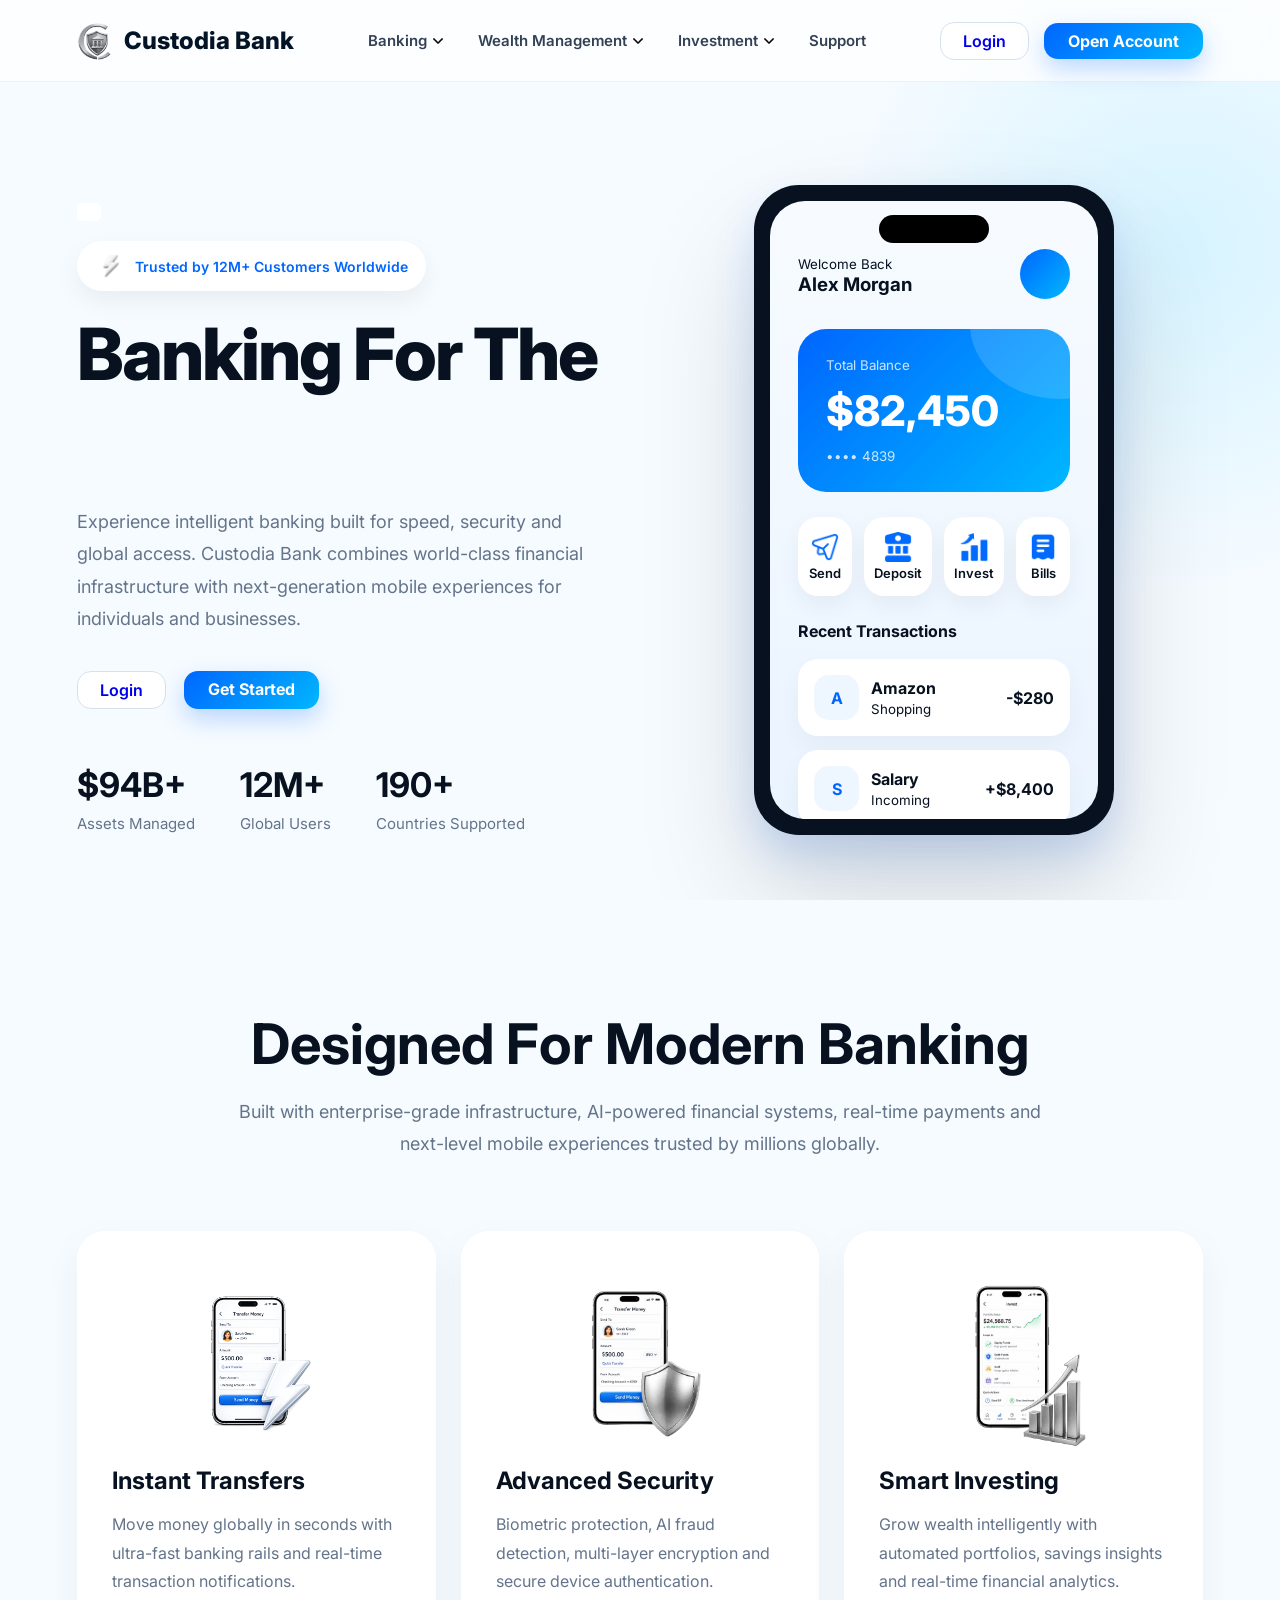
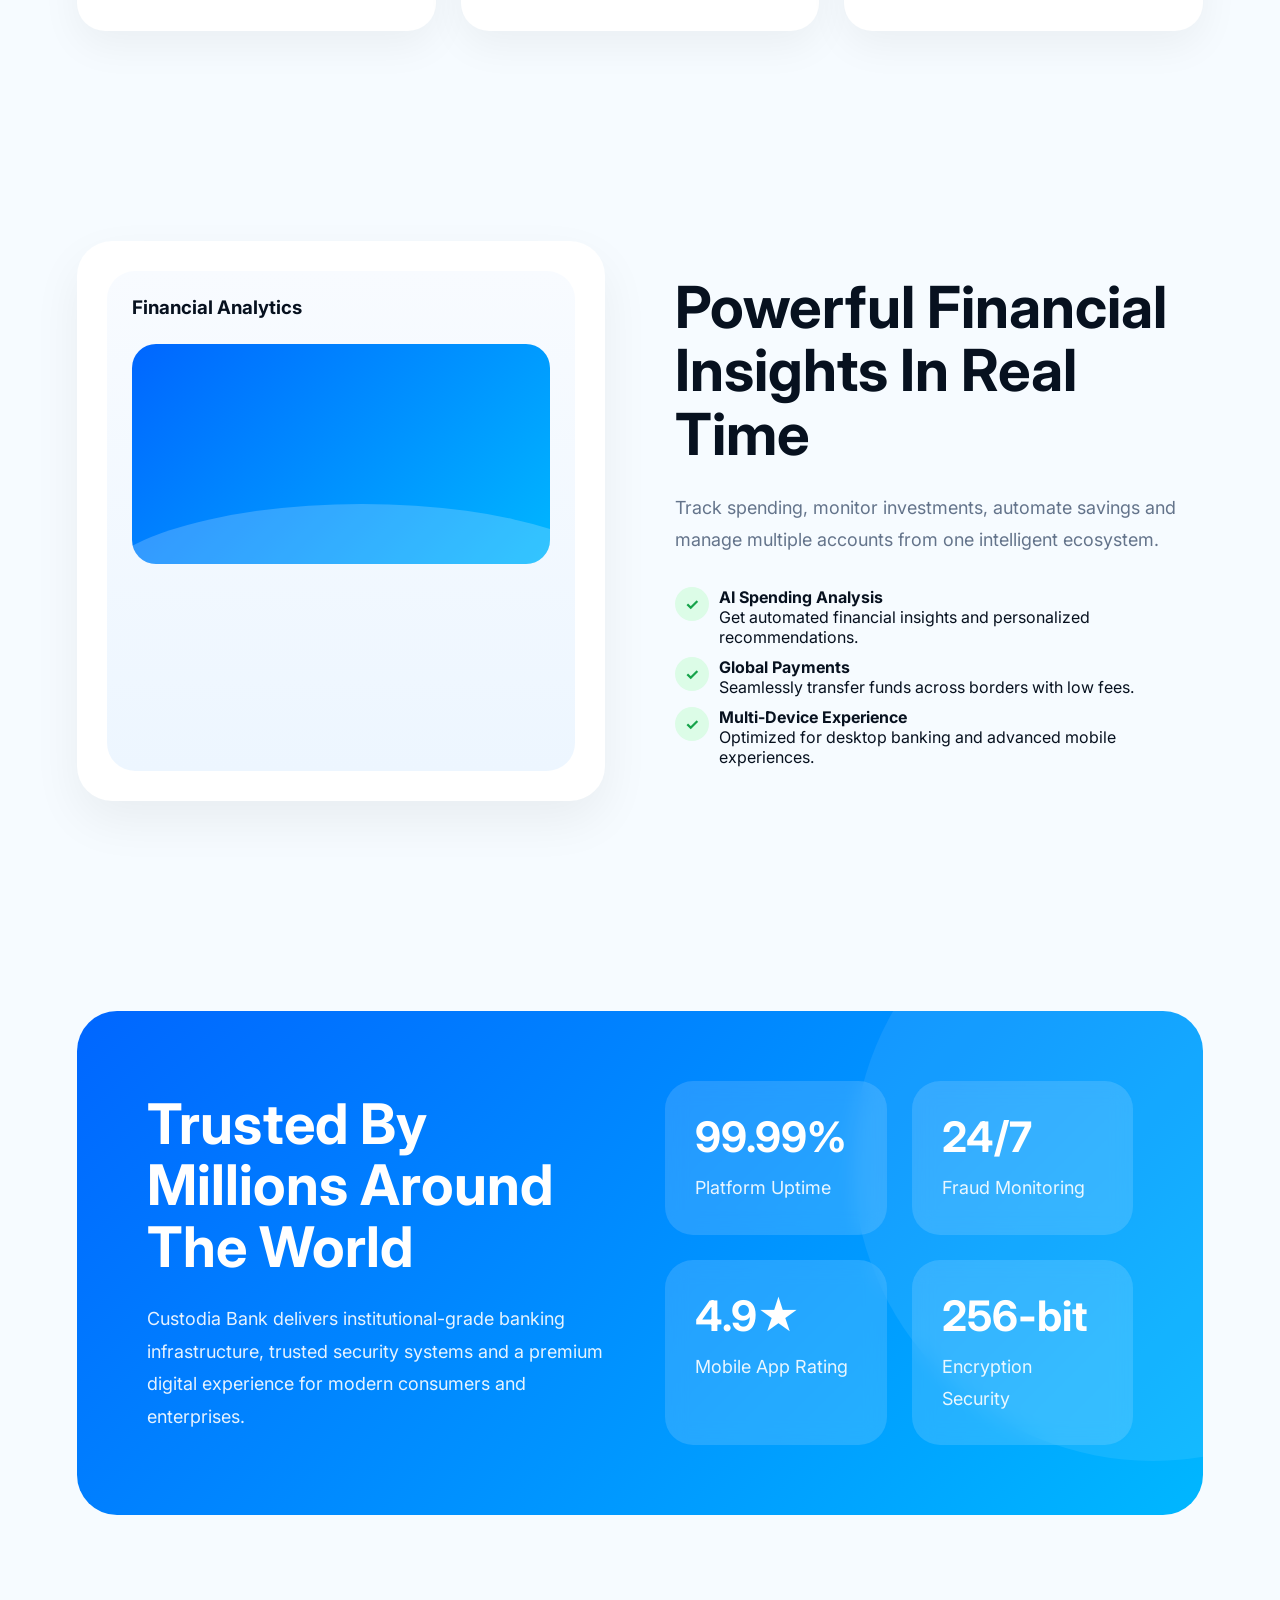
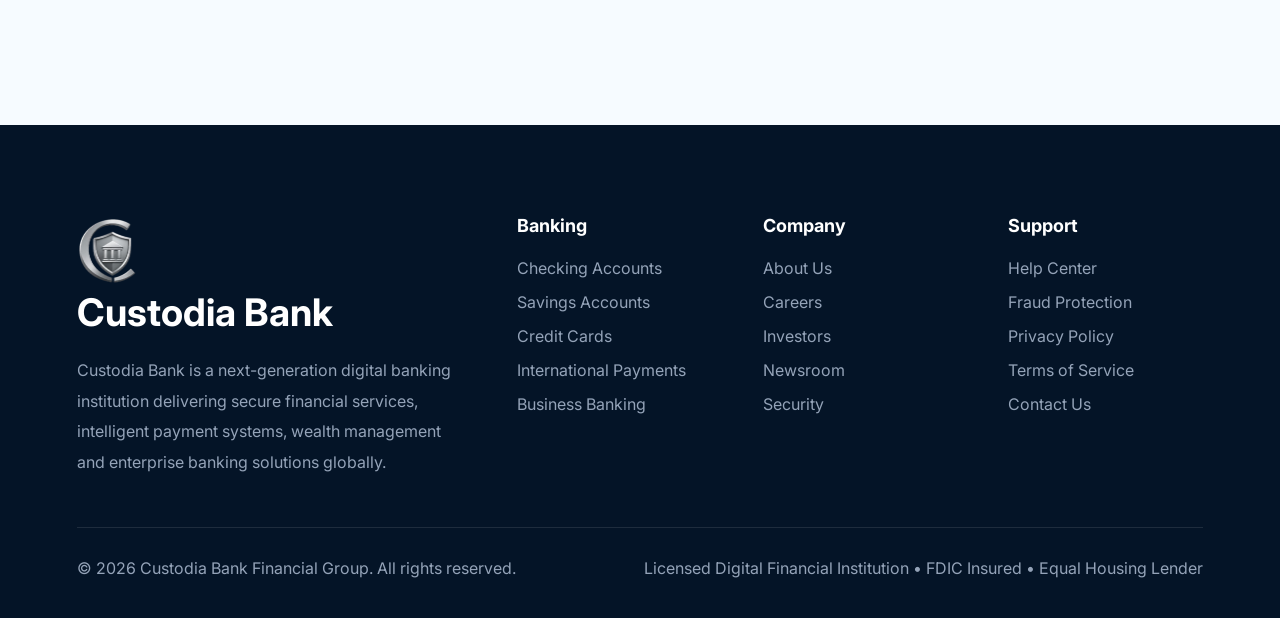
==== commit 009cd261: "Add files via upload" ====
--- a/index.html
+++ b/index.html
@@ -881,9 +881,9 @@
                 </button>
 
                 <div class="nav-dropdown-menu">
-                    <a href="login.html">Personal Banking</a>
-                    <a href="login.html">Business Banking</a>
-                    <a href="login.html">Asset Security</a>
+                    <a href="auth.html">Personal Banking</a>
+                    <a href="auth.html">Business Banking</a>
+                    <a href="auth.html">Asset Security</a>
                 </div>
 
             </div>
@@ -896,9 +896,9 @@
                 </button>
 
                 <div class="nav-dropdown-menu">
-                    <a href="login.html">Investment</a>
+                    <a href="auth.html">Investment</a>
                     <a href="TrustFund.html">Trust Fund</a>
-                    <a href="login.html">Insurance</a>
+                    <a href="auth.html">Insurance</a>
                 </div>
 
             </div>
@@ -911,19 +911,19 @@
                 </button>
 
                 <div class="nav-dropdown-menu">
-                    <a href="login.html">Returns On Saving</a>
-                    <a href="login.html">Bank Shares</a>
-                    <a href="login.html">Foreign Exchange</a>
-                </div>
-
-            </div>
-
-            <a href="login.html">Support</a>
+                    <a href="auth.html">Returns On Saving</a>
+                    <a href="auth.html">Bank Shares</a>
+                    <a href="auth.html">Foreign Exchange</a>
+                </div>
+
+            </div>
+
+            <a href="auth.html">Support</a>
 
         </nav>
 
         <div class="header-actions">
-            <a href="login.html" class="btn-outline">Login</a>
+            <a href="auth.html" class="btn-outline">Login</a>
             <a href="signup.html" class="btn-primary">Open Account</a>
         </div>
     </header>
@@ -961,7 +961,7 @@
             </p>
 
             <div class="hero-actions">
-            <a href="login.html" class="btn-outline">Login</a>
+            <a href="auth.html" class="btn-outline">Login</a>
             <a href="signup.html" class="btn-primary">Get Started</a>
             </div>
 
@@ -1269,11 +1269,11 @@
 
                 <h4>Banking</h4>
 
-                <a href="login.html">Checking Accounts</a>
-                <a href="login.html">Savings Accounts</a>
-                <a href="login.html">Credit Cards</a>
-                <a href="login.html">International Payments</a>
-                <a href="login.html">Business Banking</a>
+                <a href="auth.html">Checking Accounts</a>
+                <a href="auth.html">Savings Accounts</a>
+                <a href="auth.html">Credit Cards</a>
+                <a href="auth.html">International Payments</a>
+                <a href="auth.html">Business Banking</a>
 
             </div>
 
@@ -1281,11 +1281,11 @@
 
                 <h4>Company</h4>
 
-                <a href="login.html">About Us</a>
-                <a href="login.html">Careers</a>
-                <a href="login.html">Investors</a>
-                <a href="login.html">Newsroom</a>
-                <a href="login.html">Security</a>
+                <a href="auth.html">About Us</a>
+                <a href="auth.html">Careers</a>
+                <a href="auth.html">Investors</a>
+                <a href="auth.html">Newsroom</a>
+                <a href="auth.html">Security</a>
 
             </div>
 
@@ -1293,11 +1293,11 @@
 
                 <h4>Support</h4>
 
-                <a href="login.html">Help Center</a>
-                <a href="login.html">Fraud Protection</a>
-                <a href="login.html">Privacy Policy</a>
-                <a href="login.html">Terms of Service</a>
-                <a href="login.html">Contact Us</a>
+                <a href="auth.html">Help Center</a>
+                <a href="auth.html">Fraud Protection</a>
+                <a href="auth.html">Privacy Policy</a>
+                <a href="auth.html">Terms of Service</a>
+                <a href="auth.html">Contact Us</a>
 
             </div>
 
@@ -1362,9 +1362,9 @@
                 </button>
 
                 <div class="drawer-submenu">
-                    <a href="login.html">Personal Banking</a>
-                    <a href="login.html">Business Banking</a>
-                    <a href="login.html">Asset Security</a>
+                    <a href="auth.html">Personal Banking</a>
+                    <a href="auth.html">Business Banking</a>
+                    <a href="auth.html">Asset Security</a>
                 </div>
 
             </div>
@@ -1378,9 +1378,9 @@
                 </button>
 
                 <div class="drawer-submenu">
-                    <a href="login.html">Investment</a>
+                    <a href="auth.html">Investment</a>
                     <a href="TrustFund.html">Trust Fund</a>
-                    <a href="login.html">Insurance</a>
+                    <a href="auth.html">Insurance</a>
                 </div>
 
             </div>
@@ -1394,9 +1394,9 @@
                 </button>
 
                 <div class="drawer-submenu">
-                    <a href="login.html">Returns On Saving</a>
-                    <a href="login.html">Bank Shares</a>
-                    <a href="login.html">Foreign Exchange</a>
+                    <a href="auth.html">Returns On Saving</a>
+                    <a href="auth.html">Bank Shares</a>
+                    <a href="auth.html">Foreign Exchange</a>
                 </div>
 
             </div>
@@ -1405,7 +1405,7 @@
 
         <div class="drawer-bottom">
 
-            <a href="login.html" class="drawer-support">
+            <a href="auth.html" class="drawer-support">
 
                 <img src="icon/support.png" alt="">
 
@@ -1415,7 +1415,7 @@
 
             <div class="drawer-auth">
 
-                <a href="login.html" class="drawer-login-btn">
+                <a href="auth.html" class="drawer-login-btn">
                     Login
                 </a>
 
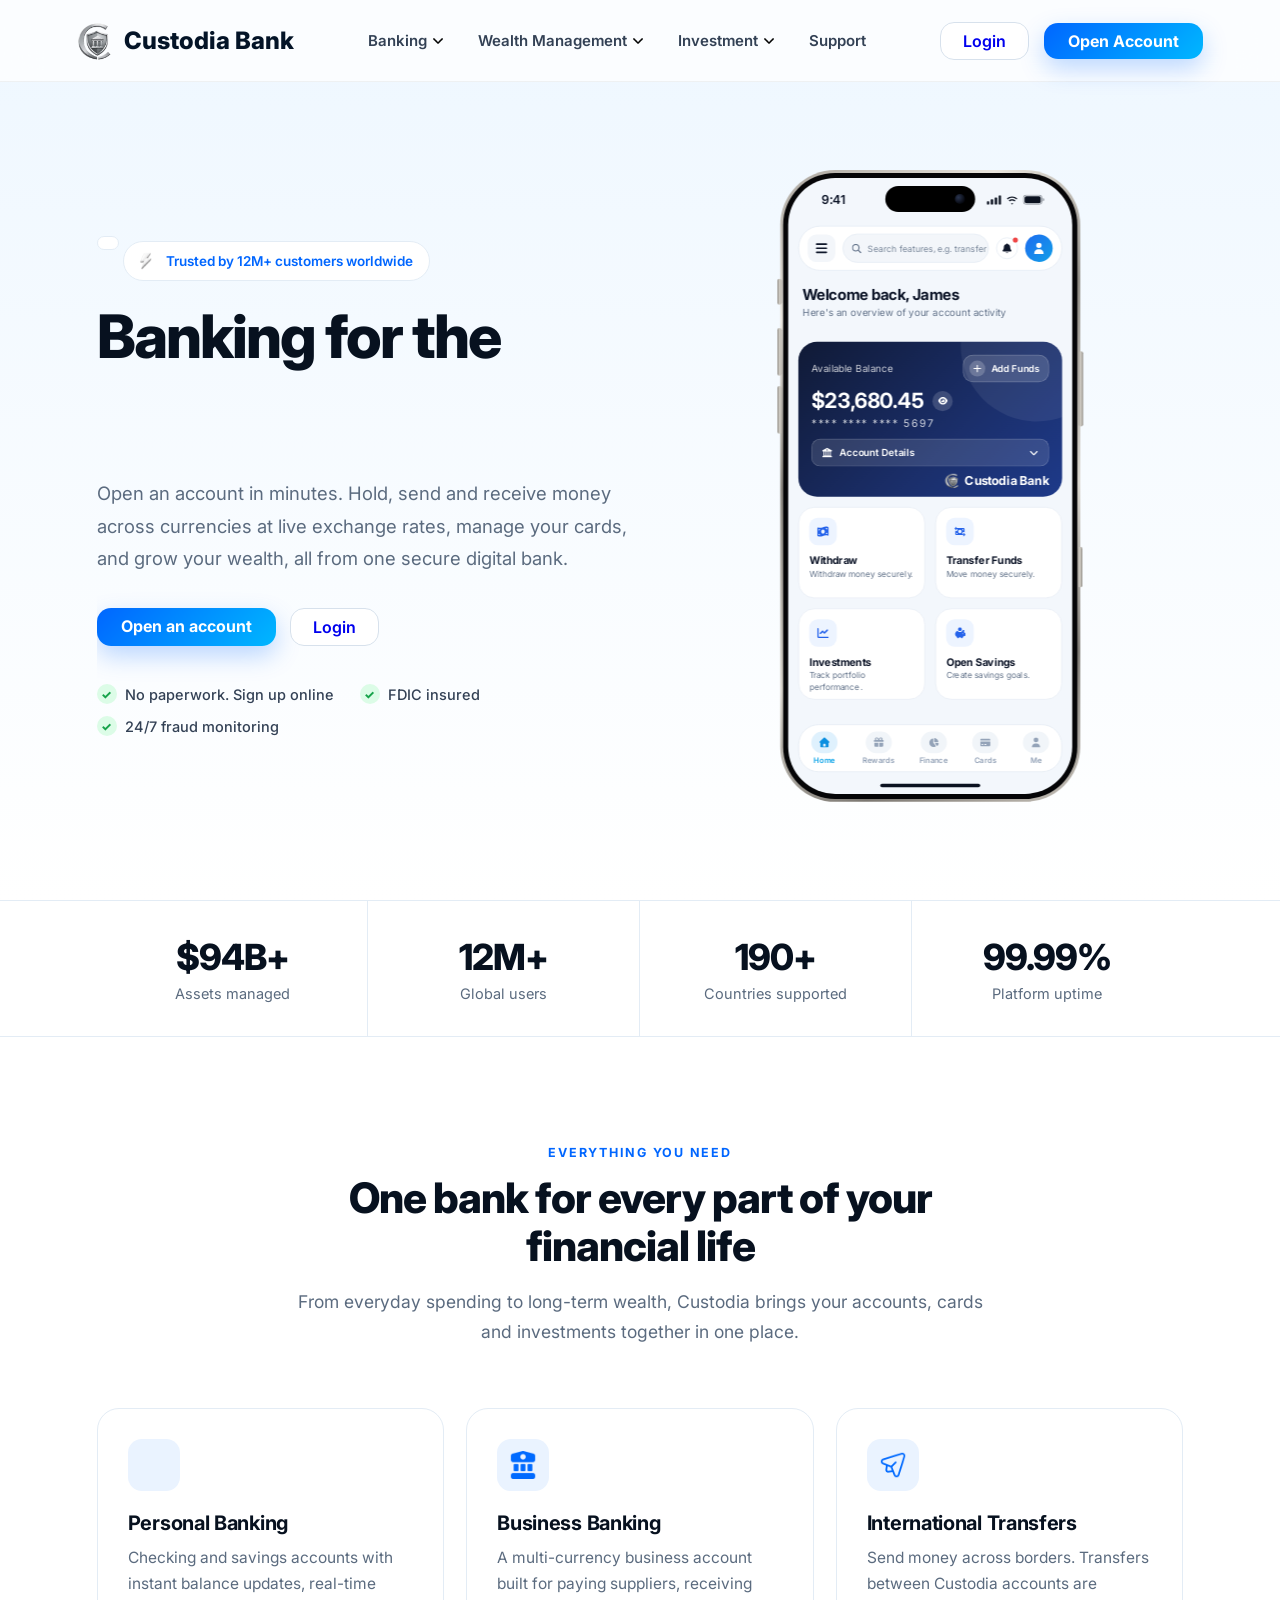
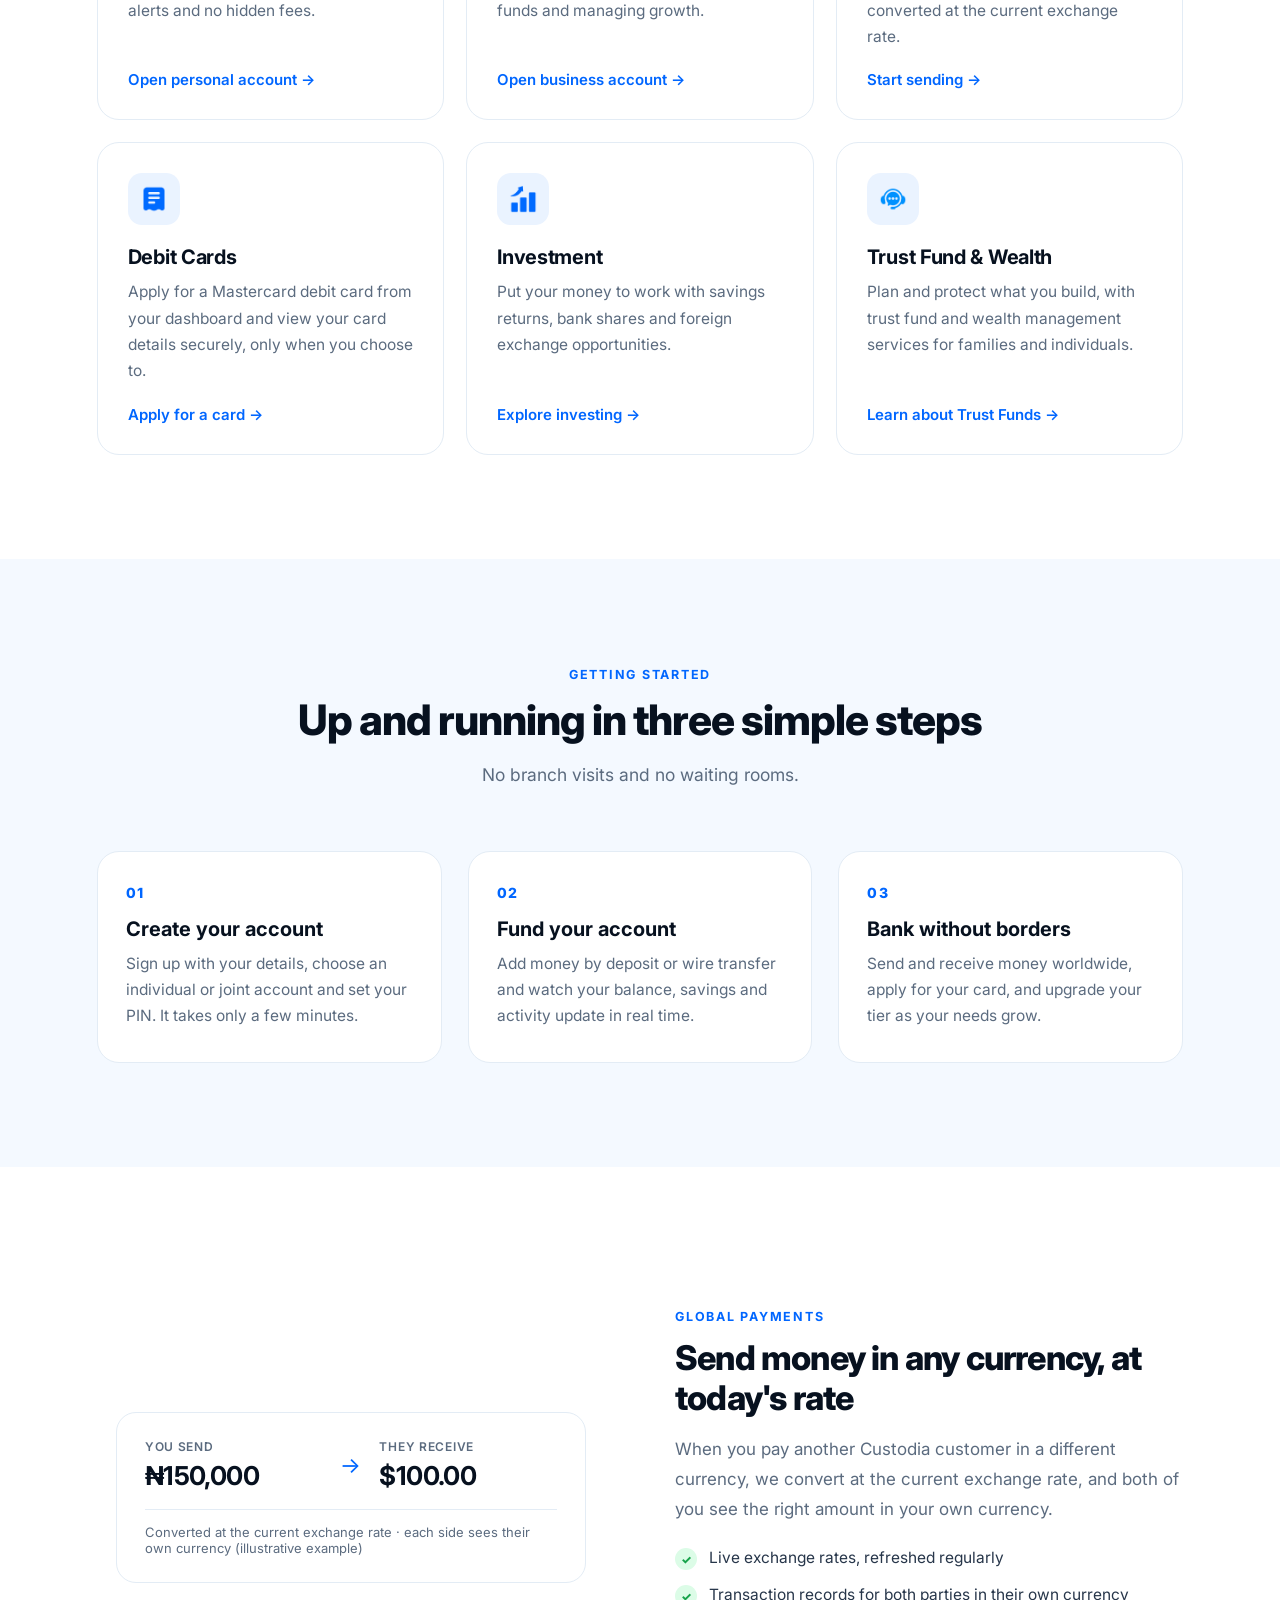
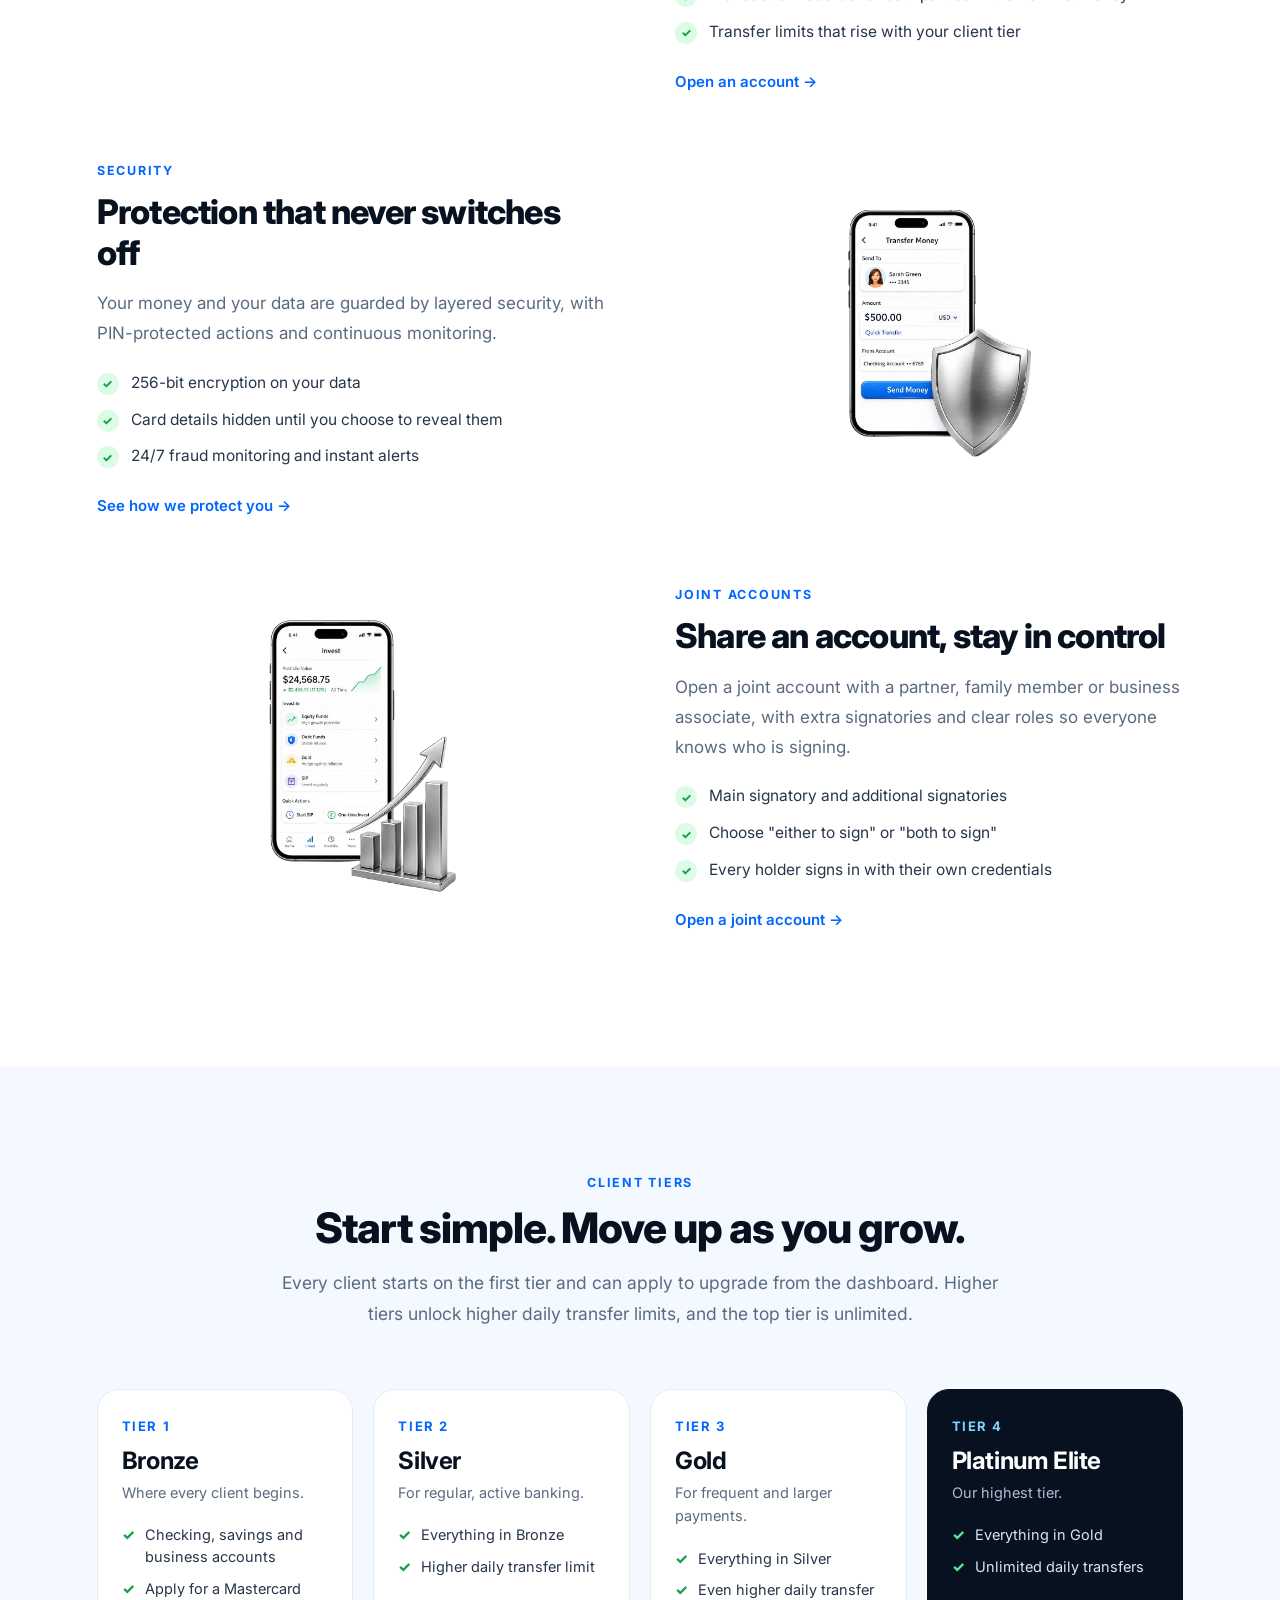
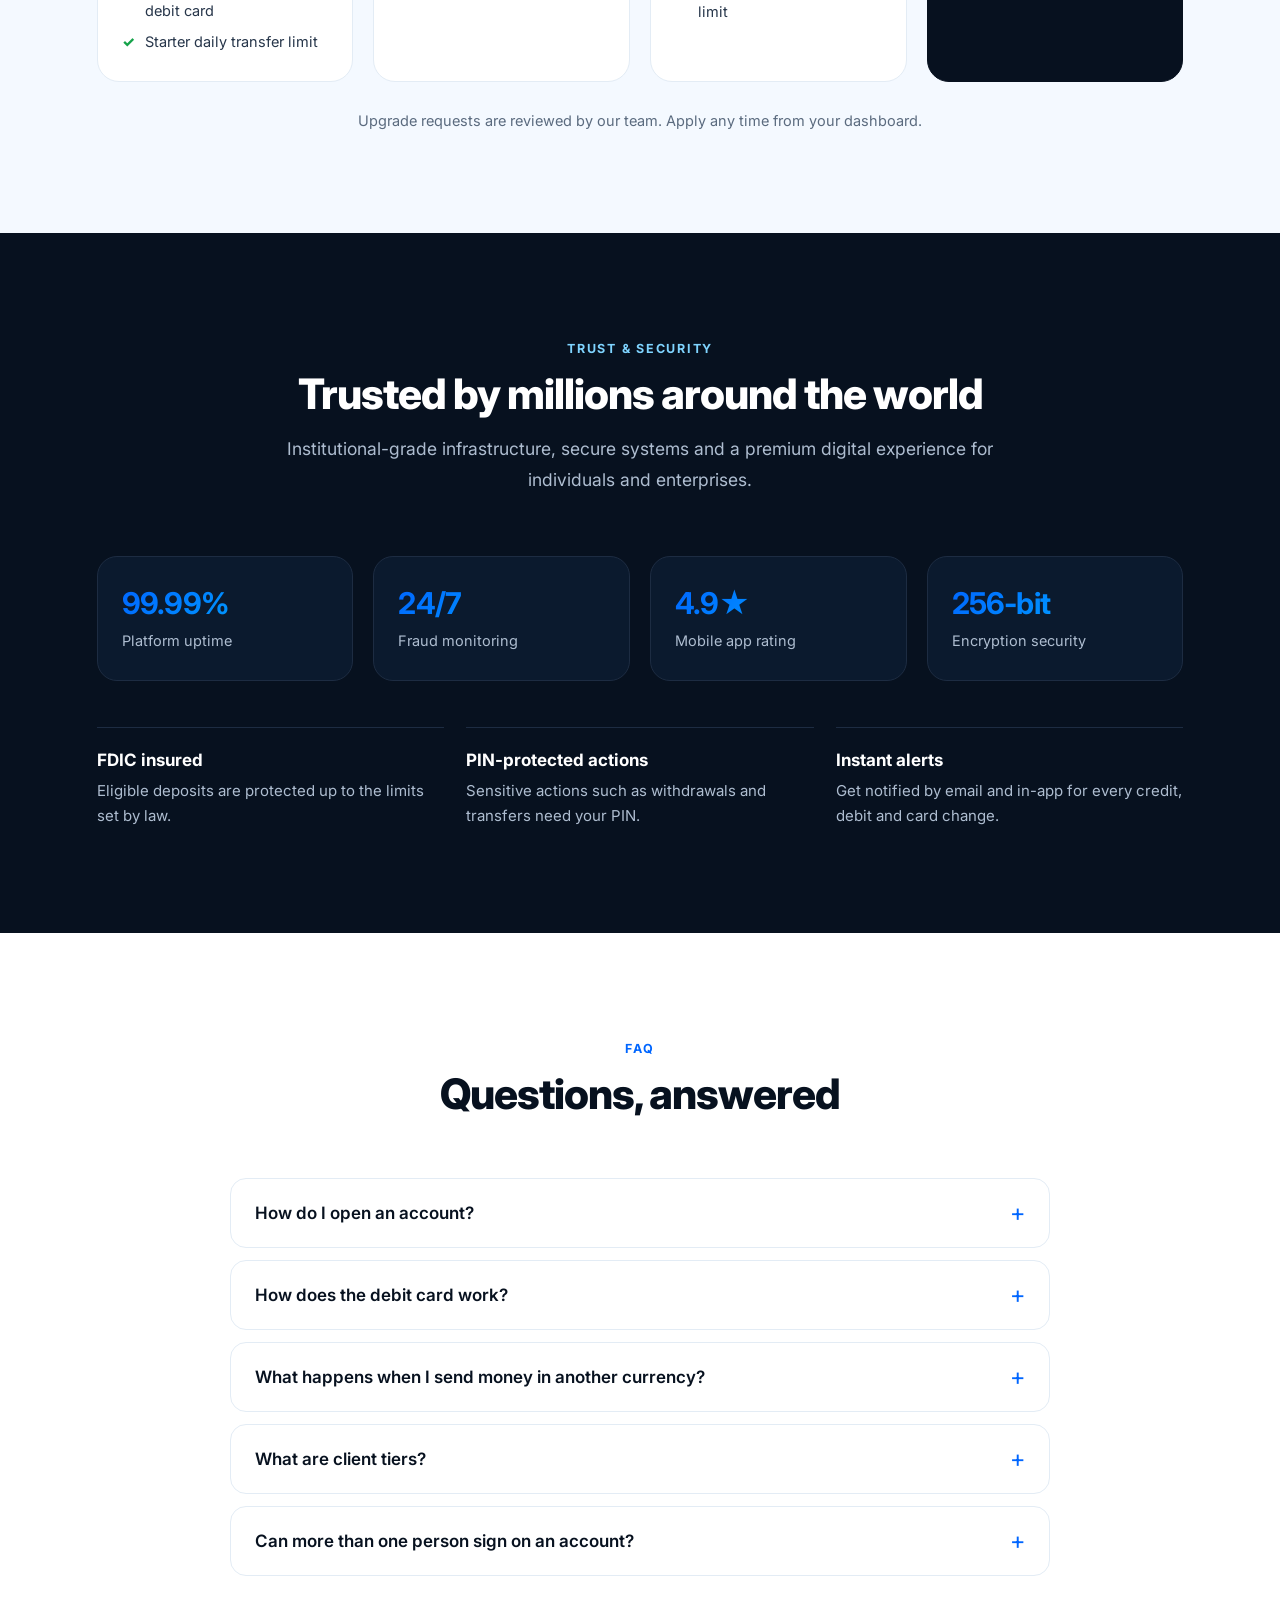
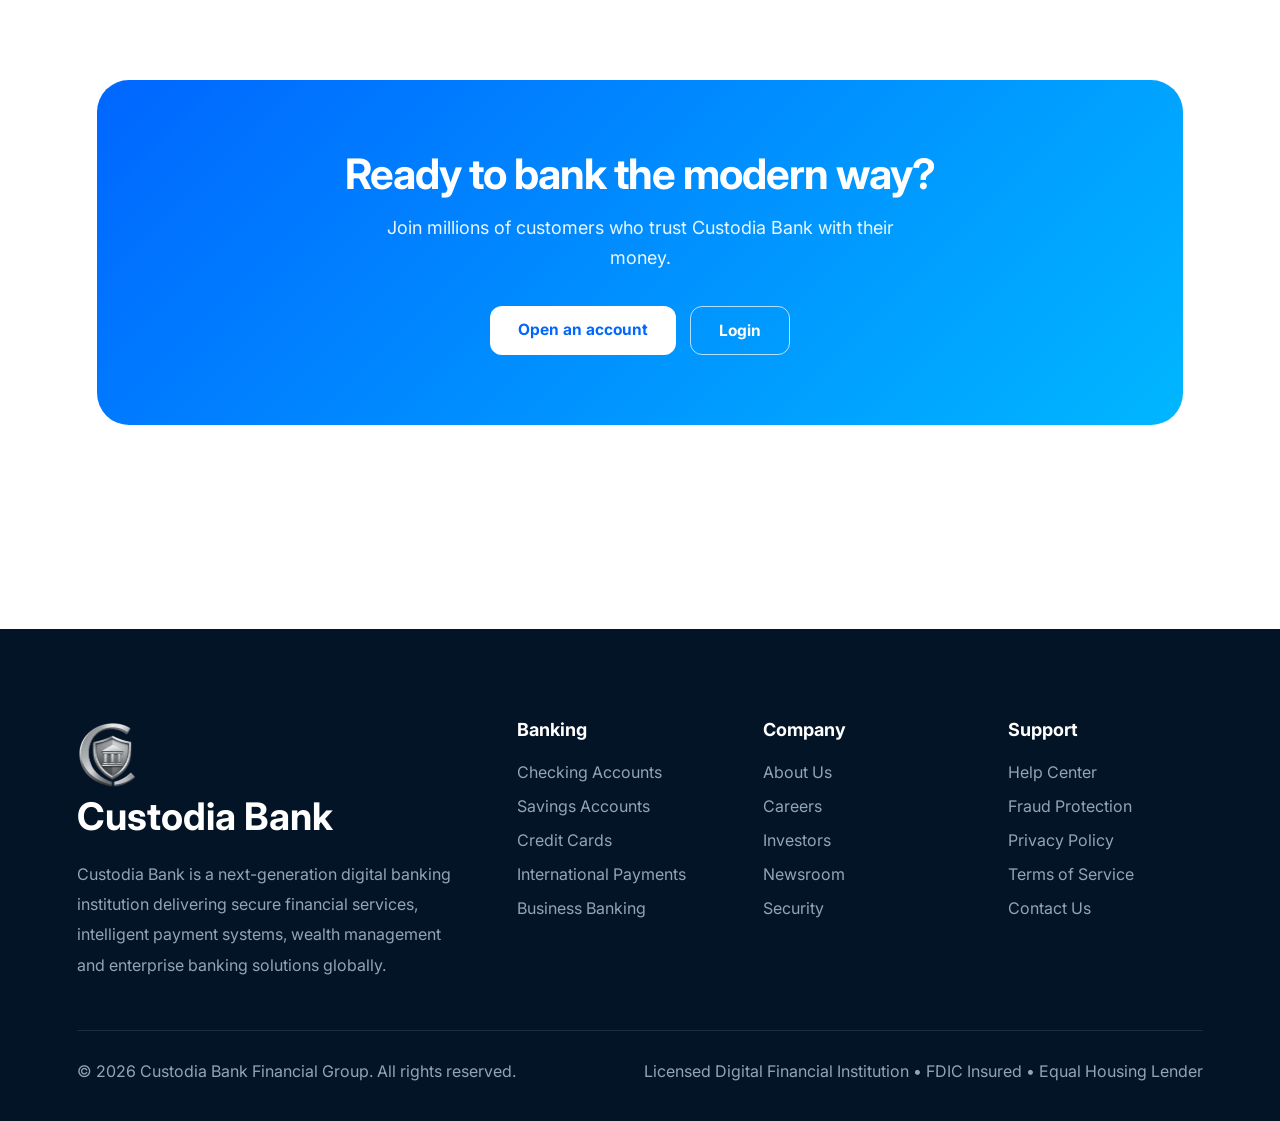
==== commit 25ebfc86: "Add files via upload" ====
--- a/index.html
+++ b/index.html
@@ -5,11 +5,23 @@
     <meta charset="UTF-8">
     <meta name="viewport" content="width=device-width, initial-scale=1.0">
     <title>Custodia Bank — Modern Digital Banking</title>
+    <meta name="description" content="Custodia Bank: checking and savings, debit cards, multi-currency transfers at live exchange rates, and wealth management, all in one secure digital bank.">
 
     <link rel="preconnect" href="https://fonts.googleapis.com">
     <link href="https://fonts.googleapis.com/css2?family=Inter:wght@300;400;500;600;700;800&display=swap"
         rel="stylesheet">
     <link rel="stylesheet" href="style.css">
+    <script>
+        /* hero intro: set before first paint so there is no flash of the final layout */
+        (function(){
+            try{
+                if(!window.matchMedia('(prefers-reduced-motion: reduce)').matches){
+                    document.documentElement.className += ' intro intro-bg';
+                    setTimeout(function(){ document.documentElement.className = document.documentElement.className.replace(/\bintro(-bg)?\b/g,'').trim(); }, 6000); /* safety net */
+                }
+            }catch(e){}
+        })();
+    </script>
 
 <!-- Smartsupp Live Chat script -->
 <script type="text/javascript">
@@ -27,835 +39,265 @@
 
 
 
+
     <style>
-        * {
-            margin: 0;
-            padding: 0;
-            box-sizing: border-box;
-            font-family: 'Inter', sans-serif;
+        :root{
+            --blue:#0066ff; --cyan:#00b7ff; --ink:#07111f; --muted:#5b6b7f; --line:#e3ecf5;
+            --soft:#f4f9ff; --white:#fff; --grad:linear-gradient(135deg,#0066ff,#00b7ff);
         }
-
-        html {
-            scroll-behavior: smooth;
+        *{margin:0;padding:0;box-sizing:border-box;font-family:'Inter',sans-serif;}
+        html{scroll-behavior:smooth;}
+        body{background:#fff;color:var(--ink);overflow-x:hidden;-webkit-font-smoothing:antialiased;}
+        img{max-width:100%;}
+        .wrap{width:100%;max-width:1240px;margin:0 auto;padding:0 6%;}
+        @media(min-width:1400px){.wrap{padding:0 40px;}}
+
+        /* ---------- shared section bits ---------- */
+        .eyebrow{display:inline-block;font-size:12.5px;font-weight:700;letter-spacing:.14em;text-transform:uppercase;color:var(--blue);margin-bottom:14px;}
+        .sec{padding:104px 0;}
+        .sec.tint{background:var(--soft);}
+        .sec-head{max-width:720px;margin:0 auto 60px;text-align:center;}
+        .sec-head h2{font-size:42px;line-height:1.15;letter-spacing:-1px;font-weight:800;margin-bottom:16px;}
+        .sec-head p{font-size:17.5px;line-height:1.75;color:var(--muted);}
+        .lnk{display:inline-flex;align-items:center;gap:8px;font-weight:600;color:var(--blue);text-decoration:none;font-size:15px;}
+        .lnk:hover{gap:12px;}
+        .lnk{transition:gap .2s;}
+
+        /* ---------- HERO ---------- */
+        .hero{padding-top:112px;background:#fff;position:relative;overflow:hidden;}
+        .hero::before{content:"";position:absolute;inset:0;background:linear-gradient(180deg,#eef7ff 0%,#fff 100%);opacity:1;transition:opacity 1.2s ease;pointer-events:none;}
+        .hero .wrap{position:relative;z-index:1;}
+        .intro-bg .hero::before{opacity:0;}
+
+        /* ---- intro animation states (driven by the script at the bottom of the page) ---- */
+        .intro .hero-left{-webkit-mask-image:linear-gradient(90deg,transparent,transparent);mask-image:linear-gradient(90deg,transparent,transparent);}
+        .intro .iphone-stage{opacity:0;will-change:transform,opacity;}
+        .intro .rot span{animation-play-state:paused;}
+        .hero-grid{display:grid;grid-template-columns:1.05fr .95fr;gap:40px;align-items:center;min-height:calc(100vh - 112px);padding-bottom:40px;}
+        .tr-box{display:inline-block;padding:6px 10px;background:#fff;border:1px solid var(--line);border-radius:8px;margin-bottom:22px;}
+        .hero-tag{display:inline-flex;align-items:center;gap:10px;padding:8px 16px 8px 10px;background:#fff;border:1px solid var(--line);border-radius:999px;font-size:13.5px;font-weight:600;color:var(--blue);margin-bottom:24px;}
+        .hero-tag img{height:22px;}
+        .hero h1{font-size:64px;line-height:1.06;font-weight:800;letter-spacing:-2px;margin-bottom:22px;}
+        .hero h1{font-size:60px;}
+        .h1-static{display:block;}
+        /* rotating word: tall enough (line-height + bottom padding) that descenders like g / y are never clipped */
+        .rot{display:block;position:relative;height:1.42em;overflow:hidden;margin-top:2px;}
+        .rot span{position:absolute;left:0;top:0;display:block;width:100%;white-space:nowrap;
+            line-height:1.25;padding:.04em 0 .14em;
+            background:var(--grad);-webkit-background-clip:text;background-clip:text;-webkit-text-fill-color:transparent;
+            opacity:0;transform:translateY(70%);filter:blur(6px);
+            animation:rotWord 9s cubic-bezier(.22,.8,.3,1) infinite;}
+        .rot span:nth-child(1){animation-delay:-1s;}
+        .rot span:nth-child(2){animation-delay:2s;}
+        .rot span:nth-child(3){animation-delay:5s;}
+        @keyframes rotWord{
+            0%{opacity:0;transform:translateY(70%);filter:blur(6px);}
+            7%{opacity:1;transform:translateY(0);filter:blur(0);}
+            30%{opacity:1;transform:translateY(0);filter:blur(0);}
+            37%{opacity:0;transform:translateY(-70%);filter:blur(6px);}
+            100%{opacity:0;transform:translateY(-70%);filter:blur(6px);}
         }
-
-        body {
-            background: #f6fbff;
-            color: #07111f;
-            overflow-x: hidden;
+        @media (prefers-reduced-motion:reduce){
+            .rot span{animation:none;filter:none;transform:none;}
+            .rot span:first-child{opacity:1;}
         }
-
-
-
-
-
-
-
-        /* =========================
-HERO
-========================= */
-
-        .hero {
-            padding-top: 120px;
-            min-height: 100vh;
-            display: grid;
-            grid-template-columns: 1fr 1fr;
-            align-items: center;
-            padding-left: 6%;
-            padding-right: 6%;
-            gap: 50px;
-            position: relative;
-            overflow: hidden;
+        .hero p.lead{font-size:18.5px;line-height:1.75;color:var(--muted);max-width:560px;margin-bottom:34px;}
+        .hero-actions{display:flex;gap:14px;flex-wrap:wrap;margin-bottom:38px;}
+        .hero-points{display:flex;flex-wrap:wrap;gap:12px 26px;font-size:14.5px;color:#334155;font-weight:500;list-style:none;}
+        .hero-points li{display:flex;align-items:center;gap:8px;}
+        .hero-points li::before{content:"✓";display:inline-flex;align-items:center;justify-content:center;width:20px;height:20px;border-radius:50%;background:#dcfce7;color:#16a34a;font-size:12px;font-weight:800;}
+
+
+        /* ---------- iPhone 16 Pro Max style device (no shadow, sits directly on the page) ---------- */
+        .iphone-stage{--k:.7246;position:relative;width:calc(424px * var(--k));height:calc(872px * var(--k));margin:0 auto;flex:none;}
+        .iphone{position:absolute;left:0;top:0;width:414px;height:872px;transform:scale(var(--k));transform-origin:top left;border-radius:76px;
+            background:linear-gradient(145deg,#a9a49d 0%,#e9e5dd 18%,#8d8982 38%,#d9d5cd 62%,#7c7872 82%,#c7c2ba 100%);}
+        .iphone .rim{position:absolute;inset:4px;border-radius:72px;background:#050507;}
+        .iphone .bezel{position:absolute;inset:7px;border-radius:65px;background:#000;}
+        .iphone .screen{position:absolute;inset:0;border-radius:65px;overflow:hidden;background:#f3f7fc;font-family:'Inter',sans-serif;color:#0f172a;}
+        .iphone .btn{position:absolute;width:6px;border-radius:3px;background:linear-gradient(90deg,#8d8982,#d9d5cd 60%,#a39e97);}
+        .iphone .b-action{left:-4px;top:150px;height:36px;}
+        .iphone .b-volup{left:-4px;top:218px;height:66px;}
+        .iphone .b-voldn{left:-4px;top:298px;height:66px;}
+        .iphone .b-power{right:-4px;top:250px;height:104px;background:linear-gradient(270deg,#8d8982,#d9d5cd 60%,#a39e97);}
+        .iphone .b-camctl{right:-3px;top:520px;height:56px;background:linear-gradient(270deg,#8d8982,#d9d5cd 60%,#a39e97);}
+        .pi{display:block;width:1em;height:1em;fill:currentColor;}
+
+        .iphone .island{position:absolute;top:11px;left:50%;transform:translateX(-50%);width:124px;height:36px;border-radius:20px;background:#000;z-index:5;}
+        .iphone .island i{position:absolute;right:14px;top:11px;width:14px;height:14px;border-radius:50%;background:radial-gradient(circle at 35% 35%,#2a3550,#06080f 70%);}
+        .iphone .statusbar{position:absolute;top:0;left:0;right:0;height:58px;padding:0 38px 0 46px;display:flex;justify-content:space-between;align-items:center;z-index:4;}
+        .iphone .statusbar .time{font-weight:600;font-size:17px;letter-spacing:-.2px;margin-top:2px;}
+        .iphone .statusbar .sys{display:flex;gap:6px;align-items:center;margin-top:2px;}
+
+        .iphone .s-top{position:absolute;top:66px;left:14px;right:14px;height:62px;background:#fff;border:1px solid #e5ecf4;border-radius:30px;display:flex;align-items:center;gap:10px;padding:0 12px;}
+        .iphone .s-menu{width:38px;height:38px;border-radius:12px;background:#f3f6fa;display:flex;align-items:center;justify-content:center;font-size:18px;color:#0f172a;flex:none;}
+        .iphone .s-search{flex:1;height:40px;border-radius:20px;background:#f3f6fa;border:1px solid #e5ecf4;display:flex;align-items:center;gap:8px;padding:0 12px;font-size:12px;color:#7a889b;overflow:hidden;white-space:nowrap;}
+        .iphone .s-search .pi{font-size:13px;color:#64748b;flex:none;}
+        .iphone .s-bell{position:relative;width:30px;height:30px;border-radius:50%;border:1px solid #e5ecf4;display:flex;align-items:center;justify-content:center;font-size:14px;flex:none;}
+        .iphone .s-bell b{position:absolute;top:-1px;right:-1px;width:7px;height:7px;border-radius:50%;background:#ef4444;}
+        .iphone .s-avatar{width:38px;height:38px;border-radius:50%;background:linear-gradient(135deg,#1d6bf0,#12a0e8);color:#fff;display:flex;align-items:center;justify-content:center;font-size:16px;flex:none;}
+
+        .iphone .s-welcome{position:absolute;top:148px;left:20px;right:20px;}
+        .iphone .s-welcome h4{font-size:21px;font-weight:700;letter-spacing:-.4px;}
+        .iphone .s-welcome p{font-size:13.5px;color:#64748b;margin-top:4px;}
+
+        .iphone .s-card{position:absolute;top:226px;left:14px;right:14px;height:214px;border-radius:26px;padding:18px 18px;color:#fff;overflow:hidden;
+            background:linear-gradient(135deg,#101a36 0%,#1b2f6b 60%,#1e3a8a 100%);}
+        .iphone .s-card::before{content:"";position:absolute;width:210px;height:210px;border-radius:50%;background:rgba(255,255,255,.07);right:-70px;top:-100px;}
+        .iphone .s-card-row{display:flex;justify-content:space-between;align-items:center;position:relative;}
+        .iphone .s-card small{font-size:13.5px;opacity:.78;}
+        .iphone .s-add{display:inline-flex;align-items:center;gap:8px;font-size:13px;font-weight:600;padding:7px 12px 7px 8px;border-radius:14px;background:rgba(255,255,255,.14);border:1px solid rgba(255,255,255,.22);}
+        .iphone .s-add .pi{width:22px;height:22px;padding:5px;border-radius:50%;background:rgba(255,255,255,.2);box-sizing:border-box;}
+        .iphone .s-bal{display:flex;align-items:center;gap:12px;margin-top:8px;position:relative;}
+        .iphone .s-bal strong{font-size:29px;font-weight:700;letter-spacing:-.6px;}
+        .iphone .s-eye{width:28px;height:28px;border-radius:50%;background:rgba(255,255,255,.16);display:flex;align-items:center;justify-content:center;font-size:13px;}
+        .iphone .s-mask{margin-top:4px;font-size:14.5px;letter-spacing:.14em;opacity:.8;position:relative;}
+        .iphone .s-details{margin-top:14px;height:38px;border-radius:12px;background:rgba(255,255,255,.12);border:1px solid rgba(255,255,255,.2);display:flex;align-items:center;gap:10px;padding:0 14px;font-size:13.5px;font-weight:600;position:relative;}
+        .iphone .s-details .chev{margin-left:auto;font-size:12px;}
+        .iphone .s-brand{position:absolute;right:18px;bottom:11px;display:flex;align-items:center;gap:8px;font-size:17px;font-weight:700;letter-spacing:-.2px;}
+        .iphone .s-brand img{height:22px;width:auto;}
+
+        .iphone .s-grid{position:absolute;top:454px;left:14px;right:14px;display:grid;grid-template-columns:1fr 1fr;gap:14px;}
+        .iphone .s-tile{background:#fff;border:1px solid #e8eef6;border-radius:22px;padding:14px;height:126px;}
+        .iphone .s-ti{width:38px;height:38px;border-radius:12px;background:#edf4ff;color:#2563eb;display:flex;align-items:center;justify-content:center;font-size:16px;margin-bottom:12px;}
+        .iphone .s-tile h5{font-size:14.5px;font-weight:700;letter-spacing:-.2px;}
+        .iphone .s-tile p{font-size:11.5px;line-height:1.35;color:#64748b;margin-top:3px;}
+
+        .iphone .s-nav{position:absolute;left:14px;right:14px;bottom:30px;height:66px;border-radius:28px;background:#fff;border:1px solid #e5ecf4;display:flex;justify-content:space-around;align-items:center;font-size:10.5px;font-weight:600;color:#94a3b8;}
+        .iphone .s-nav span{display:flex;flex-direction:column;align-items:center;gap:4px;}
+        .iphone .s-nav i{width:36px;height:30px;border-radius:15px;background:#f1f5f9;display:flex;align-items:center;justify-content:center;font-size:14px;font-style:normal;}
+        .iphone .s-nav .on{color:#0ea5e9;}
+        .iphone .s-nav .on i{background:#dff1fd;color:#0b8fe0;}
+        .iphone .homebar{position:absolute;bottom:9px;left:50%;transform:translateX(-50%);width:138px;height:5px;border-radius:3px;background:#0b1220;}
+
+        @media(max-width:1100px){ .iphone-stage{--k:.7246;} }
+        @media(max-width:480px){ .iphone-stage{--k:.62;} }
+
+        /* stats band */
+        .stats{border-top:1px solid var(--line);border-bottom:1px solid var(--line);background:#fff;}
+        .stats-grid{display:grid;grid-template-columns:repeat(4,1fr);}
+        .stat{padding:34px 24px;text-align:center;border-right:1px solid var(--line);}
+        .stat:last-child{border-right:0;}
+        .stat h3{font-size:36px;font-weight:800;letter-spacing:-1px;margin-bottom:6px;}
+        .stat p{font-size:14.5px;color:var(--muted);}
+
+        /* ---------- PRODUCTS ---------- */
+        .prod-grid{display:grid;grid-template-columns:repeat(3,1fr);gap:22px;}
+        .prod{background:#fff;border:1px solid var(--line);border-radius:22px;padding:30px;display:flex;flex-direction:column;transition:border-color .2s,transform .2s;}
+        .prod:hover{border-color:#a9cdfb;transform:translateY(-3px);}
+        .prod .ico{width:52px;height:52px;border-radius:14px;background:#eaf3ff;display:flex;align-items:center;justify-content:center;margin-bottom:20px;}
+        .prod .ico img{height:28px;}
+        .prod h3{font-size:20px;margin-bottom:10px;letter-spacing:-.3px;}
+        .prod p{font-size:15.5px;line-height:1.7;color:var(--muted);margin-bottom:20px;flex:1;}
+
+        /* ---------- HOW IT WORKS ---------- */
+        .steps{display:grid;grid-template-columns:repeat(3,1fr);gap:26px;counter-reset:s;}
+        .step{position:relative;padding:32px 28px;background:#fff;border:1px solid var(--line);border-radius:22px;}
+        .step::before{counter-increment:s;content:"0" counter(s);display:block;font-size:14px;font-weight:800;color:var(--blue);letter-spacing:.1em;margin-bottom:16px;}
+        .step h3{font-size:20px;margin-bottom:10px;}
+        .step p{font-size:15.5px;line-height:1.7;color:var(--muted);}
+
+        /* ---------- FEATURE ROWS ---------- */
+        .feat{display:grid;grid-template-columns:1fr 1fr;gap:70px;align-items:center;padding:34px 0;}
+        .feat.rev .feat-media{order:2;}
+        .feat-media{display:flex;justify-content:center;}
+        .feat-media img{max-height:340px;width:auto;}
+        .feat h3{font-size:34px;line-height:1.2;letter-spacing:-.8px;margin-bottom:16px;font-weight:800;}
+        .feat p{font-size:17px;line-height:1.75;color:var(--muted);margin-bottom:22px;}
+        .tick{list-style:none;display:grid;gap:12px;margin-bottom:26px;}
+        .tick li{display:flex;gap:12px;font-size:15.5px;line-height:1.6;color:#27364a;}
+        .tick li::before{content:"✓";flex:none;width:22px;height:22px;border-radius:50%;background:#dcfce7;color:#16a34a;font-size:12px;font-weight:800;display:flex;align-items:center;justify-content:center;margin-top:2px;}
+        .fx-demo{display:flex;align-items:center;gap:18px;flex-wrap:wrap;background:#fff;border:1px solid var(--line);border-radius:20px;padding:26px 28px;width:100%;max-width:470px;}
+        .fx-demo .side{flex:1;min-width:130px;}
+        .fx-demo small{display:block;font-size:12px;color:var(--muted);letter-spacing:.06em;text-transform:uppercase;margin-bottom:6px;font-weight:600;}
+        .fx-demo strong{font-size:26px;letter-spacing:-.6px;}
+        .fx-demo .arrow{font-size:22px;color:var(--blue);}
+        .fx-demo .rate{flex-basis:100%;font-size:13px;color:var(--muted);border-top:1px solid var(--line);padding-top:14px;}
+
+        /* ---------- TIERS ---------- */
+        .tiers{display:grid;grid-template-columns:repeat(4,1fr);gap:20px;}
+        .tier{background:#fff;border:1px solid var(--line);border-radius:22px;padding:28px 24px;display:flex;flex-direction:column;}
+        .tier.top{background:var(--ink);color:#fff;border-color:var(--ink);}
+        .tier .nm{font-size:13px;font-weight:700;letter-spacing:.12em;text-transform:uppercase;color:var(--blue);margin-bottom:12px;}
+        .tier.top .nm{color:#7fd4ff;}
+        .tier h3{font-size:24px;margin-bottom:6px;letter-spacing:-.4px;}
+        .tier .sub{font-size:14.5px;color:var(--muted);margin-bottom:20px;line-height:1.6;}
+        .tier.top .sub{color:#aebdd0;}
+        .tier ul{list-style:none;display:grid;gap:10px;font-size:14.5px;line-height:1.5;color:#27364a;}
+        .tier.top ul{color:#dbe6f3;}
+        .tier li{display:flex;gap:10px;}
+        .tier li::before{content:"✓";color:#16a34a;font-weight:800;}
+        .tier.top li::before{color:#5fe39a;}
+        .note{text-align:center;margin-top:30px;font-size:14.5px;color:var(--muted);}
+
+        /* ---------- SECURITY ---------- */
+        .sec-dark{background:var(--ink);color:#fff;}
+        .sec-dark .sec-head p{color:#aebdd0;}
+        .sec-dark .eyebrow{color:#7fd4ff;}
+        .sgrid{display:grid;grid-template-columns:repeat(4,1fr);gap:20px;}
+        .scard{border:1px solid #1d2c42;border-radius:20px;padding:28px 24px;background:#0b1a2e;}
+        .scard h3{font-size:30px;letter-spacing:-.8px;margin-bottom:8px;background:var(--grad);-webkit-background-clip:text;background-clip:text;-webkit-text-fill-color:transparent;}
+        .scard p{font-size:14.5px;color:#aebdd0;line-height:1.6;}
+        .sbullets{display:grid;grid-template-columns:repeat(3,1fr);gap:22px;margin-top:46px;}
+        .sbullets div{padding:22px 0 0;border-top:1px solid #1d2c42;}
+        .sbullets strong{display:block;font-size:17px;margin-bottom:8px;}
+        .sbullets span{font-size:15px;color:#aebdd0;line-height:1.7;}
+
+        /* ---------- FAQ ---------- */
+        .faq{max-width:820px;margin:0 auto;display:grid;gap:12px;}
+        .faq details{background:#fff;border:1px solid var(--line);border-radius:16px;padding:0 24px;}
+        .faq summary{list-style:none;cursor:pointer;padding:22px 0;font-weight:600;font-size:17px;display:flex;justify-content:space-between;gap:16px;align-items:center;}
+        .faq summary::-webkit-details-marker{display:none;}
+        .faq summary::after{content:"+";font-size:24px;color:var(--blue);font-weight:400;line-height:1;}
+        .faq details[open] summary::after{content:"–";}
+        .faq details p{padding:0 0 22px;color:var(--muted);line-height:1.75;font-size:15.5px;}
+
+        /* ---------- CTA ---------- */
+        .cta{padding:0 0 104px;}
+        .cta-box{background:var(--grad);border-radius:32px;padding:70px 6%;text-align:center;color:#fff;}
+        .cta-box h2{font-size:42px;letter-spacing:-1px;line-height:1.15;margin-bottom:14px;}
+        .cta-box p{font-size:18px;opacity:.92;max-width:560px;margin:0 auto 32px;line-height:1.7;}
+        .cta-actions{display:flex;gap:14px;justify-content:center;flex-wrap:wrap;}
+        .cta-box .w{display:inline-block;padding:14px 28px;border-radius:12px;font-weight:700;text-decoration:none;font-size:15.5px;}
+        .cta-box .w.solid{background:#fff;color:var(--blue);}
+        .cta-box .w.ghost{border:1.5px solid rgba(255,255,255,.7);color:#fff;}
+
+        /* ---------- RESPONSIVE ---------- */
+        @media(max-width:1100px){
+            .hero-grid{grid-template-columns:1fr;text-align:center;min-height:0;padding-top:20px;}
+            .hero p.lead{margin-left:auto;margin-right:auto;}
+            .hero-actions,.hero-points{justify-content:center;}
+            .prod-grid{grid-template-columns:1fr 1fr;}
+            .tiers{grid-template-columns:1fr 1fr;}
+            .sgrid{grid-template-columns:1fr 1fr;}
+            .feat{grid-template-columns:1fr;gap:34px;text-align:left;}
+            .feat.rev .feat-media{order:0;}
         }
-
-        .hero::before {
-            content: "";
-            position: absolute;
-            width: 700px;
-            height: 700px;
-            background: radial-gradient(circle, #b6ecff 0%, transparent 70%);
-            right: -250px;
-            top: -100px;
-            opacity: 0.5;
+        @media(max-width:768px){
+            .sec{padding:72px 0;}
+            .wrap{padding:0 16px;}
+            .hero{padding-top:96px;}
+            .hero h1{font-size:36px;letter-spacing:-1px;}
+            .hero p.lead{font-size:16.5px;}
+            .hero-actions a{flex:1 1 100%;text-align:center;}
+            .sec-head h2,.cta-box h2{font-size:30px;}
+            .sec-head{margin-bottom:40px;}
+            .stats-grid{grid-template-columns:1fr 1fr;}
+            .stat{border-bottom:1px solid var(--line);padding:26px 14px;}
+            .stat:nth-child(2n){border-right:0;}
+            .stat:nth-last-child(-n+2){border-bottom:0;}
+            .stat h3{font-size:28px;}
+            .prod-grid,.steps,.tiers,.sgrid,.sbullets{grid-template-columns:1fr;}
+            .feat h3{font-size:28px;}
+            .cta{padding-bottom:72px;}
+            .cta-box{padding:48px 22px;border-radius:24px;}
         }
-
-        .hero-left {
-            position: relative;
-            z-index: 2;
-        }
-
-        .hero-tag {
-            display: inline-flex;
-            align-items: center;
-            gap: 10px;
-            padding: 10px 18px;
-            background: white;
-            border-radius: 999px;
-            box-shadow: 0 10px 25px rgba(0, 0, 0, 0.06);
-            margin-bottom: 25px;
-            font-size: 14px;
-            font-weight: 600;
-            color: #0066ff;
-        }
-
-        .hero h1 {
-            font-size: 72px;
-            line-height: 1.05;
-            font-weight: 800;
-            margin-bottom: 24px;
-            letter-spacing: -2px;
-        }
-
-        .slide-text {
-            position: relative;
-            height: 90px;
-            overflow: hidden;
-        }
-
-        .slide-text span {
-            position: absolute;
-            left: 0;
-            top: 0;
-            width: 100%;
-            opacity: 0;
-            animation: slideWords 12s infinite;
-            font-size: 72px;
-            font-weight: 800;
-            background: linear-gradient(135deg, #0066ff, #00b7ff);
-            -webkit-background-clip: text;
-            -webkit-text-fill-color: transparent;
-        }
-
-        .slide-text span:nth-child(2) {
-            animation-delay: 4s;
-        }
-
-        .slide-text span:nth-child(3) {
-            animation-delay: 8s;
-        }
-
-        @keyframes slideWords {
-            0% {
-                opacity: 0;
-                transform: translateY(40px);
-            }
-
-            8% {
-                opacity: 1;
-                transform: translateY(0);
-            }
-
-            30% {
-                opacity: 1;
-                transform: translateY(0);
-            }
-
-            38% {
-                opacity: 0;
-                transform: translateY(-40px);
-            }
-
-            100% {
-                opacity: 0;
-            }
-        }
-
-        .hero p {
-            font-size: 18px;
-            line-height: 1.8;
-            color: #64748b;
-            max-width: 620px;
-            margin-bottom: 35px;
-        }
-
-        .hero-actions {
-            display: flex;
-            gap: 18px;
-            flex-wrap: wrap;
-        }
-
-        .hero-stats {
-            display: flex;
-            gap: 45px;
-            margin-top: 55px;
-            flex-wrap: wrap;
-        }
-
-        .stat h3 {
-            font-size: 34px;
-            margin-bottom: 5px;
-        }
-
-        .stat p {
-            margin: 0;
-            font-size: 15px;
-        }
-
-        /* =========================
-RIGHT HERO
-========================= */
-
-        .hero-right {
-            display: flex;
-            justify-content: center;
-            position: relative;
-            z-index: 2;
-        }
-
-        .phone {
-            width: 360px;
-            height: 650px;
-            background: #07111f;
-            border-radius: 45px;
-            padding: 16px;
-            box-shadow:
-                0 60px 120px rgba(0, 0, 0, 0.15),
-                0 20px 40px rgba(0, 102, 255, 0.15);
-            position: relative;
-            overflow: hidden;
-        }
-
-        .phone::before {
-            content: "";
-            position: absolute;
-            top: 30px;
-            left: 50%;
-            transform: translateX(-50%);
-            width: 110px;
-            height: 28px;
-            background: black;
-            border-radius: 20px;
-            z-index: 5;
-        }
-
-
-        .phone-screen {
-            width: 100%;
-            height: 100%;
-            background: linear-gradient(180deg, #f7fbff, #eaf4ff);
-            border-radius: 35px;
-            padding: 28px;
-            overflow: hidden;
-            position: relative;
-        }
-
-        .app-top {
-            display: flex;
-            justify-content: space-between;
-            align-items: center;
-            margin-top: 20px;
-            margin-bottom: 30px;
-        }
-
-        .avatar {
-            display: flex;
-            align-items: center;
-            justify-content: center;
-            width: 50px;
-            height: 50px;
-            border-radius: 50%;
-            background: linear-gradient(135deg, #0066ff, #00b7ff);
-        }
-
-        .balance-card {
-            background: linear-gradient(135deg, #0066ff, #00b7ff);
-            padding: 28px;
-            border-radius: 28px;
-            color: white;
-            position: relative;
-            overflow: hidden;
-            animation: cardFloat 5s ease-in-out infinite;
-            display: flex;
-            flex-direction: column;
-            
-        }
-
-        @keyframes cardFloat {
-
-            0%,
-            100% {
-                transform: translateY(0);
-            }
-
-            50% {
-                transform: translateY(-8px);
-            }
-        }
-
-        .balance-card::before {
-            content: "";
-            position: absolute;
-            width: 180px;
-            height: 150px;
-            background: rgba(255, 255, 255, 0.15);
-            border-radius: 50%;
-            right: -80px;
-            top: -80px;
-        }
-
-        .balance-card small {
-            opacity: 0.8;
-        }
-
-        .balance {
-            font-size: 42px;
-            font-weight: 800;
-            margin: 12px 0;
-        }
-
-        .quick-actions {
-            display: grid;
-            grid-template-columns: repeat(4, 1fr);
-            gap: 12px;
-            margin-top: 25px;
-        }
-
-        .action {
-            background: white;
-            padding: 15px 10px;
-            border-radius: 20px;
-            text-align: center;
-            box-shadow: 0 10px 25px rgba(0, 0, 0, 0.05);
-            font-size: 13px;
-            font-weight: 600;
-        }
-
-        .transactions {
-            margin-top: 25px;
-        }
-
-        .transactions h4 {
-            margin-bottom: 18px;
-        }
-
-        .transaction {
-            background: white;
-            padding: 16px;
-            border-radius: 20px;
-            display: flex;
-            justify-content: space-between;
-            align-items: center;
-            margin-bottom: 14px;
-            box-shadow: 0 10px 25px rgba(0, 0, 0, 0.04);
-        }
-
-        .t-left {
-            display: flex;
-            gap: 12px;
-            align-items: center;
-        }
-
-        .t-icon {
-            height: 45px;
-            width: 45px;
-            border-radius: 15px;
-            background: #eef6ff;
-            display: flex;
-            align-items: center;
-            justify-content: center;
-            font-weight: 700;
-            color: #0066ff;
-        }
-
-        .amount {
-            font-weight: 700;
-        }
-
-        /* =========================
-FEATURES
-========================= */
-
-        .features {
-            padding: 110px 6%;
-        }
-
-        .section-head {
-            text-align: center;
-            max-width: 850px;
-            margin: auto;
-            margin-bottom: 70px;
-        }
-
-        .section-head h2 {
-            font-size: 56px;
-            margin-bottom: 18px;
-        }
-
-        .section-head p {
-            font-size: 18px;
-            line-height: 1.8;
-            color: #64748b;
-        }
-
-        .feature-grid {
-            display: grid;
-            grid-template-columns: repeat(3, 1fr);
-            gap: 25px;
-        }
-
-        .feature-card {
-            background: white;
-            padding: 35px;
-            border-radius: 28px;
-            box-shadow: 0 15px 40px rgba(0, 0, 0, 0.05);
-            transition: 0.4s;
-        }
-
-        .feature-card:hover {
-            transform: translateY(-8px);
-        }
-
-        .feature-icon {
-            height: 200px;
-        }
-
-        .feature-card h3 {
-            margin-bottom: 15px;
-            font-size: 24px;
-        }
-
-        .feature-card p {
-            line-height: 1.8;
-            color: #64748b;
-        }
-
-        /* =========================
-SHOWCASE
-========================= */
-
-        .showcase {
-            padding: 100px 6%;
-            display: grid;
-            grid-template-columns: 1fr 1fr;
-            gap: 70px;
-            align-items: center;
-        }
-
-        .showcase-image {
-            background: white;
-            padding: 30px;
-            border-radius: 35px;
-            box-shadow: 0 20px 50px rgba(0, 0, 0, 0.06);
-        }
-
-        .mock-dashboard {
-            height: 500px;
-            border-radius: 28px;
-            background: linear-gradient(180deg, #f8fbff, #edf6ff);
-            padding: 25px;
-        }
-
-        .chart {
-            height: 220px;
-            border-radius: 24px;
-            background: linear-gradient(135deg, #0066ff, #00b7ff);
-            margin-top: 25px;
-            position: relative;
-            overflow: hidden;
-        }
-
-        .chart::before {
-            content: "";
-            position: absolute;
-            width: 130%;
-            height: 180px;
-            background: white;
-            opacity: 0.2;
-            left: -10%;
-            bottom: -120px;
-            border-radius: 50%;
-        }
-
-        .showcase-text h2 {
-            font-size: 58px;
-            margin-bottom: 25px;
-            line-height: 1.1;
-        }
-
-        .showcase-text p {
-            font-size: 18px;
-            line-height: 1.8;
-            color: #64748b;
-            margin-bottom: 30px;
-        }
-
-        .showcase-list {
-            display: flex;
-            flex-direction: column;
-            gap: 10px;
-        }
-
-        .showcase-item {
-            display: flex;
-            gap: 10px;
-            align-items: flex-start;
-        }
-
-        .check {
-            min-width: 34px;
-            height: 34px;
-            border-radius: 50%;
-            background: #dcfce7;
-            display: flex;
-            align-items: center;
-            justify-content: center;
-            font-weight: 700;
-            color: #16a34a;
-        }
-
-        /* =========================
-TRUST
-========================= */
-
-        .trust {
-            padding: 110px 6%;
-        }
-
-        .trust-box {
-            background: linear-gradient(135deg, #0066ff, #00b7ff);
-            border-radius: 40px;
-            padding: 70px;
-            color: white;
-            display: grid;
-            grid-template-columns: 1fr 1fr;
-            gap: 50px;
-            align-items: center;
-            position: relative;
-            overflow: hidden;
-        }
-
-        .trust-box::before {
-            content: "";
-            position: absolute;
-            width: 600px;
-            height: 600px;
-            background: rgba(255, 255, 255, 0.08);
-            border-radius: 50%;
-            right: -250px;
-            top: -150px;
-        }
-
-        .trust h2 {
-            font-size: 56px;
-            line-height: 1.1;
-            margin-bottom: 25px;
-        }
-
-        .trust p {
-            font-size: 18px;
-            line-height: 1.8;
-            opacity: 0.9;
-        }
-
-        .trust-stats {
-            display: grid;
-            grid-template-columns: repeat(2, 1fr);
-            gap: 25px;
-        }
-
-        .trust-card {
-            background: rgba(255, 255, 255, 0.14);
-            backdrop-filter: blur(10px);
-            padding: 30px;
-            border-radius: 28px;
-        }
-
-        .trust-card h3 {
-            font-size: 42px;
-            margin-bottom: 10px;
-        }
-
-
-
-/* =========================
-RESPONSIVE
-========================= */
-
-
-@media(max-width:1200px) {
-
-    .hero {
-        grid-template-columns: 1fr;
-        text-align: center;
-        padding-bottom: 80px;
-    }
-
-    .hero p {
-        margin: auto;
-        margin-bottom: 35px;
-    }
-
-    .hero-actions,
-    .hero-stats {
-        justify-content: center;
-    }
-
-    .slide-text {
-        height: 75px;
-    }
-
-    .slide-text span,
-    .hero h1 {
-        font-size: 58px;
-    }
-
-    .showcase,
-    .trust-box {
-        grid-template-columns: 1fr;
-    }
-
-    .feature-grid {
-        grid-template-columns: 1fr 1fr;
-    }
-
-    .footer-grid {
-        grid-template-columns: 1fr 1fr;
-    }
-
-}
-
-/* =========================
-TABLETS + LARGE PHONES
-========================= */
-
-@media(max-width:768px) {
-
-    * {
-        min-width: 0;
-    }
-
-
-
-
-
-
-    .hero {
-        padding-top: 110px;
-        padding-left: 16px;
-        padding-right: 16px;
-        gap: 40px;
-    }
-
-    .hero h1,
-    .slide-text span {
-        font-size: 42px;
-        line-height: 1.1;
-    }
-
-    .slide-text {
-        height: 55px;
-    }
-
-    .hero p {
-        font-size: 16px;
-        line-height: 1.7;
-    }
-
-    .hero-actions {
-        width: 100%;
-        justify-content: center;
-    }
-
-    .hero-actions button {
-        width: 100%;
-        max-width: 320px;
-    }
-
-    .hero-stats {
-        gap: 25px;
-        justify-content: center;
-    }
-
-    .stat h3 {
-        font-size: 28px;
-    }
-
-    .phone {
-        width: 100%;
-        max-width: 340px;
-        height: 450px;
-        min-height: 650px;
-        padding: 12px;
-    }
-
-    .phone-screen {
-        padding: 20px;
-    }
-
-    .balance {
-        font-size: 34px;
-    }
-
-    .quick-actions {
-        grid-template-columns: repeat(2, 1fr);
-    }
-
-    .transactions {
-        margin-top: 20px;
-    }
-
-    .transaction {
-        padding: 14px;
-    }
-
-    .features,
-    .showcase,
-    .trust,
-    footer {
-        padding-left: 16px;
-        padding-right: 16px;
-    }
-
-    .feature-grid {
-        grid-template-columns: 1fr;
-    }
-
-    .section-head h2,
-    .showcase-text h2,
-    .trust h2 {
-        font-size: 34px;
-        line-height: 1.15;
-    }
-
-    .section-head p,
-    .showcase-text p,
-    .trust p {
-        font-size: 16px;
-    }
-
-    .feature-card {
-        padding: 24px;
-    }
-
-    .feature-icon {
-        height: auto;
-        max-height: 180px;
-    }
-
-    .mock-dashboard {
-        height: auto;
-        min-height: 400px;
-    }
-
-    .trust-box {
-        padding: 35px 22px;
-        border-radius: 28px;
-    }
-
-    .trust-stats {
-        grid-template-columns: 1fr;
-    }
-
-    .trust-card h3 {
-        font-size: 34px;
-    }
-
-    .footer-grid {
-        grid-template-columns: 1fr;
-        gap: 35px;
-    }
-
-    .footer-brand h2 {
-        font-size: 30px;
-    }
-
-    .footer-bottom {
-        flex-direction: column;
-        align-items: flex-start;
-        gap: 10px;
-    }
-
-}
-
-/* =========================
-SMALL ANDROID PHONES
-========================= */
-
-@media(max-width:480px) {
-
-    .hero h1,
-    .slide-text span {
-        font-size: 34px;
-    }
-
-    .slide-text {
-        height: 48px;
-    }
-
-    .hero-tag {
-        font-size: 12px;
-        padding: 8px 14px;
-    }
-
-    .hero p {
-        font-size: 15px;
-    }
-
-    .phone {
-        max-width: 100%;
-        min-height: 620px;
-        border-radius: 32px;
-    }
-
-    .phone-screen {
-        border-radius: 24px;
-        padding: 18px;
-    }
-
-    .balance {
-        font-size: 28px;
-    }
-
-    .quick-actions {
-        gap: 10px;
-    }
-
-    .action {
-        padding: 12px 8px;
-        font-size: 12px;
-    }
-
-    .transaction {
-        padding: 12px;
-        gap: 10px;
-    }
-
-    .t-left {
-        gap: 10px;
-    }
-
-    .t-icon {
-        width: 40px;
-        height: 40px;
-    }
-
-    .section-head h2,
-    .showcase-text h2,
-    .trust h2 {
-        font-size: 28px;
-    }
-
-    .btn-primary,
-    .btn-outline {
-        width: 100%;
-    }
-
-}
+        @media(max-width:360px){ .hero h1{font-size:30px;} }
     </style>
 
-    <style>
-        .phone-action-icon{
-            height: 30px;
-        }
-    </style>
-
-
-
 </head>
 
 <body>
-
-
 
     <header>
 
@@ -924,328 +366,385 @@
 
         <div class="header-actions">
             <a href="auth.html" class="btn-outline">Login</a>
-            <a href="signup.html" class="btn-primary">Open Account</a>
+            <a href="auth.html" class="btn-primary">Open Account</a>
         </div>
     </header>
 
-
-
+    <!-- ============ HERO ============ -->
     <section class="hero">
-
-<div class="hero-left">
-
-<div style="padding: 9px 12px;background: white;border-radius: 5px; width: fit-content;margin: 20px 0px;">
-    <div class="gtranslate_wrapper"></div>
-    <script>window.gtranslateSettings = {"default_language":"en","native_language_names":true,"detect_browser_language":true,"languages":["en","fr","zh-CN","it","es"],"wrapper_selector":".gtranslate_wrapper","flag_size":16,"flag_style":"3d","alt_flags":{"en":"usa"}}</script>
-    <script src="https://cdn.gtranslate.net/widgets/latest/popup.js" defer></script>
-</div>
-
-            <div class="hero-tag">
-                <img src="icon/ligting_bolt_3d.png" class="phone-action-icon"> Trusted by 12M+ Customers Worldwide
-            </div>
-
-            <h1>
-                Banking For The
-            </h1>
-
-            <div class="slide-text">
-                <span>Future.</span>
-                <span>Modern World.</span>
-                <span>Digital Generation.</span>
-            </div>
-
-            <p>
-                Experience intelligent banking built for speed, security and global access.
-                Custodia Bank combines world-class financial infrastructure with next-generation
-                mobile experiences for individuals and businesses.
-            </p>
-
-            <div class="hero-actions">
-            <a href="auth.html" class="btn-outline">Login</a>
-            <a href="signup.html" class="btn-primary">Get Started</a>
-            </div>
-
-            <div class="hero-stats">
-
-                <div class="stat">
-                    <h3>$94B+</h3>
-                    <p>Assets Managed</p>
-                </div>
-
-                <div class="stat">
-                    <h3>12M+</h3>
-                    <p>Global Users</p>
-                </div>
-
-                <div class="stat">
-                    <h3>190+</h3>
-                    <p>Countries Supported</p>
-                </div>
-
-            </div>
-
-        </div>
-
-        <div class="hero-right">
-
-            <div class="phone">
-
-                <div class="phone-screen">
-
-                    <div class="app-top">
-                        <div>
-                            <small>Welcome Back</small>
-                            <h3>Alex Morgan</h3>
-                        </div>
-
-                        <div class="avatar"><img src="icon/user.png" alt="" class="phone-action-icon"></div>
+        <div class="wrap">
+            <div class="hero-grid">
+
+                <div class="hero-left">
+
+                    <div class="tr-box">
+                        <div class="gtranslate_wrapper"></div>
+                        <script>window.gtranslateSettings = {"default_language":"en","native_language_names":true,"detect_browser_language":true,"languages":["en","fr","zh-CN","it","es"],"wrapper_selector":".gtranslate_wrapper","flag_size":16,"flag_style":"3d","alt_flags":{"en":"usa"}}</script>
+                        <script src="https://cdn.gtranslate.net/widgets/latest/popup.js" defer></script>
                     </div>
 
-                    <div class="balance-card">
-                        <small>Total Balance</small>
-                        <div class="balance">$82,450</div>
-                        <small>•••• 4839</small>
+                    <div class="hero-tag">
+                        <img src="icon/ligting_bolt_3d.png" alt=""> Trusted by 12M+ customers worldwide
                     </div>
 
-                    <div class="quick-actions">
-
-                        <div class="action">
-                            <img src="icon/send.png" alt="" class="phone-action-icon" >
-                            Send
-                        </div>
-
-                        <div class="action">
-                            <img src="icon/building.png" alt="" class="phone-action-icon" >
-                            Deposit
-                        </div>
-
-                        <div class="action">
-                            <img src="icon/investment.png" alt="" class="phone-action-icon" >
-                            Invest
-                        </div>
-
-                        <div class="action">
-                            <img src="icon/document.png" alt="" class="phone-action-icon" >
-                            Bills
-                        </div>
-
+                    <h1>
+                        <span class="h1-static">Banking for the</span>
+                        <span class="rot" aria-label="Future. Modern World. Digital Generation.">
+                            <span aria-hidden="true">Future.</span>
+                            <span aria-hidden="true">Modern World.</span>
+                            <span aria-hidden="true">Digital Generation.</span>
+                        </span>
+                    </h1>
+
+                    <p class="lead">
+                        Open an account in minutes. Hold, send and receive money across currencies at live exchange
+                        rates, manage your cards, and grow your wealth, all from one secure digital bank.
+                    </p>
+
+                    <div class="hero-actions">
+                        <a href="auth.html" class="btn-primary">Open an account</a>
+                        <a href="auth.html" class="btn-outline">Login</a>
                     </div>
 
-                    <div class="transactions">
-
-                        <h4>Recent Transactions</h4>
-
-                        <div class="transaction">
-                            <div class="t-left">
-                                <div class="t-icon">A</div>
-                                <div>
-                                    <strong>Amazon</strong>
-                                    <br>
-                                    <small>Shopping</small>
-                                </div>
+                    <ul class="hero-points">
+                        <li>No paperwork. Sign up online</li>
+                        <li>FDIC insured</li>
+                        <li>24/7 fraud monitoring</li>
+                    </ul>
+
+                </div>
+
+                <div class="hero-visual">
+
+                    <!-- iPhone 16 Pro Max style device with a static copy of the Custodia dashboard on its screen.
+                         Pure HTML/CSS (no image needed, no shadow). Icons: Font Awesome Free 6 (CC BY 4.0). -->
+                    <div class="iphone-stage" aria-label="Custodia Bank mobile app preview" role="img">
+                      <div class="iphone">
+                        <span class="btn b-action"></span><span class="btn b-volup"></span><span class="btn b-voldn"></span>
+                        <span class="btn b-power"></span><span class="btn b-camctl"></span>
+                        <div class="rim"><div class="bezel"><div class="screen">
+
+                          <div class="island"><i></i></div>
+                          <div class="statusbar">
+                            <span class="time">9:41</span>
+                            <span class="sys">
+                              <svg viewBox="0 0 20 13" width="20" height="13"><rect x="0" y="8" width="3.4" height="5" rx="1" fill="#0b1220"/><rect x="5.5" y="5.5" width="3.4" height="7.5" rx="1" fill="#0b1220"/><rect x="11" y="2.8" width="3.4" height="10.2" rx="1" fill="#0b1220"/><rect x="16.5" y="0" width="3.4" height="13" rx="1" fill="#0b1220"/></svg>
+                              <svg viewBox="0 0 18 13" width="18" height="13"><path d="M9 3.3c2.3 0 4.4.9 6 2.4l1.2-1.3C14.3 2.5 11.8 1.4 9 1.4S3.7 2.5 1.8 4.4L3 5.7c1.6-1.5 3.7-2.4 6-2.4zm0 3.8c1.3 0 2.5.5 3.4 1.3l1.2-1.3C12.4 6 10.8 5.3 9 5.3S5.6 6 4.4 7.1l1.2 1.3c.9-.8 2.1-1.3 3.4-1.3zm0 3.7c.6 0 1.1.2 1.5.6L9 12.9 7.5 11.4c.4-.4.9-.6 1.5-.6z" fill="#0b1220"/></svg>
+                              <svg viewBox="0 0 30 14" width="30" height="14"><rect x=".6" y=".6" width="25.6" height="12.8" rx="3.8" fill="none" stroke="#0b1220" stroke-opacity=".45" stroke-width="1.2"/><rect x="2.2" y="2.2" width="22.4" height="9.6" rx="2.4" fill="#0b1220"/><path d="M27.6 4.8v4.4c.9-.3 1.6-1.2 1.6-2.2s-.7-1.9-1.6-2.2z" fill="#0b1220" fill-opacity=".5"/></svg>
+                            </span>
+                          </div>
+
+                          <div class="s-top">
+                            <div class="s-menu"><svg class="pi " viewBox="0 0 448 512" aria-hidden="true"><path d="M0 96c0-17.7 14.3-32 32-32h384c17.7 0 32 14.3 32 32s-14.3 32-32 32H32c-17.7 0-32-14.3-32-32m0 160c0-17.7 14.3-32 32-32h384c17.7 0 32 14.3 32 32s-14.3 32-32 32H32c-17.7 0-32-14.3-32-32m448 160c0 17.7-14.3 32-32 32H32c-17.7 0-32-14.3-32-32s14.3-32 32-32h384c17.7 0 32 14.3 32 32"/></svg></div>
+                            <div class="s-search"><svg class="pi " viewBox="0 0 512 512" aria-hidden="true"><path d="M416 208c0 45.9-14.9 88.3-40 122.7l126.6 126.7c12.5 12.5 12.5 32.8 0 45.3s-32.8 12.5-45.3 0L330.7 376c-34.4 25.1-76.8 40-122.7 40C93.1 416 0 322.9 0 208S93.1 0 208 0s208 93.1 208 208M208 352a144 144 0 1 0 0-288 144 144 0 1 0 0 288"/></svg><span>Search features, e.g. transfer</span></div>
+                            <div class="s-bell"><svg class="pi " viewBox="0 0 448 512" aria-hidden="true"><path d="M224 0c-17.7 0-32 14.3-32 32v3.2C119 50 64 114.6 64 192v21.7c0 48.1-16.4 94.8-46.4 132.4l-9.8 12.2C2.7 364.6 0 372.4 0 380.5 0 400.1 15.9 416 35.5 416h376.9c19.6 0 35.5-15.9 35.5-35.5 0-8.1-2.7-15.9-7.8-22.2l-9.8-12.2c-29.9-37.6-46.3-84.3-46.3-132.4V192c0-77.4-55-142-128-156.8V32c0-17.7-14.3-32-32-32m-62 464c7.1 27.6 32.2 48 62 48s54.9-20.4 62-48z"/></svg><b></b></div>
+                            <div class="s-avatar"><svg class="pi " viewBox="0 0 448 512" aria-hidden="true"><path d="M224 248a120 120 0 1 0 0-240 120 120 0 1 0 0 240m-29.7 56C95.8 304 16 383.8 16 482.3c0 16.4 13.3 29.7 29.7 29.7h356.6c16.4 0 29.7-13.3 29.7-29.7 0-98.5-79.8-178.3-178.3-178.3z"/></svg></div>
+                          </div>
+
+                          <div class="s-welcome">
+                            <h4>Welcome back, James</h4>
+                            <p>Here's an overview of your account activity</p>
+                          </div>
+
+                          <div class="s-card">
+                            <div class="s-card-row">
+                              <small>Available Balance</small>
+                              <span class="s-add"><svg class="pi " viewBox="0 0 448 512" aria-hidden="true"><path d="M256 64c0-17.7-14.3-32-32-32s-32 14.3-32 32v160H32c-17.7 0-32 14.3-32 32s14.3 32 32 32h160v160c0 17.7 14.3 32 32 32s32-14.3 32-32V288h160c17.7 0 32-14.3 32-32s-14.3-32-32-32H256z"/></svg>Add Funds</span>
                             </div>
-
-                            <div class="amount">-$280</div>
-                        </div>
-
-                        <div class="transaction">
-                            <div class="t-left">
-                                <div class="t-icon">S</div>
-                                <div>
-                                    <strong>Salary</strong>
-                                    <br>
-                                    <small>Incoming</small>
-                                </div>
-                            </div>
-
-                            <div class="amount">+$8,400</div>
-                        </div>
-
-                        <div class="transaction">
-                            <div class="t-left">
-                                <div class="t-icon">N</div>
-                                <div>
-                                    <strong>Netflix</strong>
-                                    <br>
-                                    <small>Subscription</small>
-                                </div>
-                            </div>
-
-                            <div class="amount">-$18</div>
-                        </div>
-
+                            <div class="s-bal"><strong>$23,680.45</strong><span class="s-eye"><svg class="pi " viewBox="0 0 576 512" aria-hidden="true"><path d="M288 32c-80.8 0-145.5 36.8-192.6 80.6-46.8 43.5-78.1 95.4-93 131.1-3.3 7.9-3.3 16.7 0 24.6 14.9 35.7 46.2 87.7 93 131.1C142.5 443.1 207.2 480 288 480s145.5-36.8 192.6-80.6c46.8-43.5 78.1-95.4 93-131.1 3.3-7.9 3.3-16.7 0-24.6-14.9-35.7-46.2-87.7-93-131.1C433.5 68.9 368.8 32 288 32M144 256a144 144 0 1 1 288 0 144 144 0 1 1-288 0m144-64c0 35.3-28.7 64-64 64-11.5 0-22.3-3-31.7-8.4-1 10.9-.1 22.1 2.9 33.2 13.7 51.2 66.4 81.6 117.6 67.9s81.6-66.4 67.9-117.6c-12.2-45.7-55.5-74.8-101.1-70.8 5.3 9.3 8.4 20.1 8.4 31.7"/></svg></span></div>
+                            <div class="s-mask">**** **** **** 5697</div>
+                            <div class="s-details"><svg class="pi " viewBox="0 0 512 512" aria-hidden="true"><path d="M271.9 20.2c-9.8-5.6-21.9-5.6-31.8 0l-224 128c-12.6 7.2-18.8 22-15.1 36S17.5 208 32 208h32v208l-51.2 38.4C4.7 460.4 0 469.9 0 480c0 17.7 14.3 32 32 32h448c17.7 0 32-14.3 32-32 0-10.1-4.7-19.6-12.8-25.6L448 416V208h32c14.5 0 27.2-9.8 30.9-23.8s-2.5-28.8-15.1-36l-224-128zM400 208v208h-64V208zm-112 0v208h-64V208zm-112 0v208h-64V208zm80-112a32 32 0 1 1 0 64 32 32 0 1 1 0-64"/></svg><span>Account Details</span><svg class="pi chev" viewBox="0 0 448 512" aria-hidden="true"><path d="M201.4 406.6c12.5 12.5 32.8 12.5 45.3 0l192-192c12.5-12.5 12.5-32.8 0-45.3s-32.8-12.5-45.3 0L224 338.7 54.6 169.4c-12.5-12.5-32.8-12.5-45.3 0s-12.5 32.8 0 45.3l192 192z"/></svg></div>
+                            <div class="s-brand"><img src="icon/custodia_logo.png" alt="" onerror="this.style.display='none'"><span>Custodia Bank</span></div>
+                          </div>
+
+                          <div class="s-grid">
+                            <div class="s-tile"><span class="s-ti"><svg class="pi " viewBox="0 0 512 512" aria-hidden="true"><path d="M0 419.6V109.5c0-23.2 24.1-38.6 46.3-32C134 103.7 196 83 258.4 62.2c64.5-21.5 129.4-43.1 223.3-13.1C500.2 55 512 72.9 512 92.4v310.1c0 23.2-24.1 38.6-46.2 32-87.7-26.2-149.8-5.5-212.1 15.3-64.5 21.5-129.4 43.1-223.3 13.1C11.9 457 .1 439.1.1 419.6zM336 256c0-53-35.8-96-80-96s-80 43-80 96 35.8 96 80 96 80-43 80-96M120 413.6c4.4 0 7.9-3.8 7.2-8.1-4.6-27.8-27-49.5-55.2-53-4.4-.5-8 3.1-8 7.5v39.9c0 3.6 2.4 6.8 6 7.7 17.9 4.2 34.3 6.1 50 6.1zm318.5-51.1c5 .8 9.5-3 9.5-8v-42.6c0-4.4-3.6-8.1-8-7.5-25.2 3.1-45.9 20.9-53.2 44.6-1.4 4.7 2.3 9.1 7.2 9.2 14.2.4 29 1.7 44.4 4.3zM448 152v-39.9c0-3.6-2.5-6.8-6-7.7-17.9-4.2-34.3-6.1-50-6.1-4.4 0-7.9 3.8-7.2 8.1 4.6 27.8 27 49.5 55.2 53 4.4.5 8-3.1 8-7.5zm-322.8 10.9c1.4-4.7-2.3-9.1-7.2-9.2-14.2-.4-29-1.7-44.4-4.3-5-.8-9.5 3-9.5 8L64 200c0 4.4 3.6 8.1 8 7.5 25.2-3.1 45.9-20.9 53.2-44.6"/></svg></span><h5>Withdraw</h5><p>Withdraw money securely.</p></div>
+                            <div class="s-tile"><span class="s-ti"><svg class="pi " viewBox="0 0 640 512" aria-hidden="true"><path d="M31 105c-9.4-9.4-9.4-24.6 0-33.9L103-1c9.4-9.4 24.6-9.4 33.9 0s9.4 24.6 0 33.9l-31 31h406c35.3 0 64 28.7 64 64v178.2l-5.1-5.1c-28.1-28.1-73.7-28.1-101.8 0-27.2 27.2-28.1 70.6-2.8 98.9h67.7l-31-31c-9.4-9.4-9.4-24.6 0-33.9s24.6-9.4 33.9 0l72 72c9.4 9.4 9.4 24.6 0 33.9l-72 72c-9.4 9.4-24.6 9.4-33.9 0s-9.4-24.6 0-33.9l31-31H127.8c-35.3 0-64-28.7-64-64V205.8l5.1 5.1c28.1 28.1 73.7 28.1 101.8 0 27.2-27.2 28.1-70.6 2.8-98.9h-67.7l31 31c9.4 9.4 9.4 24.6 0 33.9s-24.6 9.4-33.9 0zm385 151a96 96 0 1 0-192 0 96 96 0 1 0 192 0m88-64.5c4.4.5 8-3.1 8-7.5v-48c0-4.4-3.6-8-8-8h-48c-4.4 0-8.1 3.6-7.5 8 3.6 29 26.6 51.9 55.5 55.5m-368 129c-4.4-.5-8 3.1-8 7.5v48c0 4.4 3.6 8 8 8h48c4.4 0 8.1-3.6 7.5-8-3.6-29-26.6-51.9-55.5-55.5"/></svg></span><h5>Transfer Funds</h5><p>Move money securely.</p></div>
+                            <div class="s-tile"><span class="s-ti"><svg class="pi " viewBox="0 0 512 512" aria-hidden="true"><path d="M64 64c0-17.7-14.3-32-32-32S0 46.3 0 64v336c0 44.2 35.8 80 80 80h400c17.7 0 32-14.3 32-32s-14.3-32-32-32H80c-8.8 0-16-7.2-16-16zm406.6 86.6c12.5-12.5 12.5-32.8 0-45.3s-32.8-12.5-45.3 0L320 210.7l-57.4-57.3c-12.5-12.5-32.8-12.5-45.3 0l-96 96c-12.5 12.5-12.5 32.8 0 45.3s32.8 12.5 45.3 0l73.4-73.4 57.4 57.4c12.5 12.5 32.8 12.5 45.3 0l128-128z"/></svg></span><h5>Investments</h5><p>Track portfolio performance.</p></div>
+                            <div class="s-tile"><span class="s-ti"><svg class="pi " viewBox="0 0 576 512" aria-hidden="true"><path d="M288-32a96 96 0 1 1 0 192 96 96 0 1 1 0-192M48 304c0-70.1 47-131.4 117.1-164.9C190.4 180.4 236 208 288 208c55.7 0 104.1-31.7 128-78 15.8-11.3 35.1-18 56-18h19.5c10.4 0 18 9.8 15.5 19.9l-17.1 68.3c9.9 12.4 18.2 25.7 24.4 39.8H536c13.3 0 24 10.7 24 24v112c0 13.3-10.7 24-24 24h-40c-16.5 22-38.5 39.6-64 50.7V480c0 17.7-14.3 32-32 32h-33c-14.3 0-26.8-9.5-30.8-23.2l-7.1-24.8h-82.3l-7.1 24.8c-3.9 13.7-16.4 23.2-30.7 23.2h-33c-17.7 0-32-14.3-32-32v-29.3C87.5 426 48 369.6 48 304m376 16a24 24 0 1 0 0-48 24 24 0 1 0 0 48"/></svg></span><h5>Open Savings</h5><p>Create savings goals.</p></div>
+                          </div>
+
+                          <div class="s-nav">
+                            <span class="on"><i><svg class="pi " viewBox="0 0 512 512" aria-hidden="true"><path d="M277.8 8.6c-12.3-11.4-31.3-11.4-43.5 0l-224 208c-9.6 9-12.8 22.9-8 35.1S18.8 272 32 272h16v176c0 35.3 28.7 64 64 64h288c35.3 0 64-28.7 64-64V272h16c13.2 0 25-8.1 29.8-20.3s1.6-26.2-8-35.1zM240 320h32c26.5 0 48 21.5 48 48v96H192v-96c0-26.5 21.5-48 48-48"/></svg></i>Home</span>
+                            <span><i><svg class="pi " viewBox="0 0 512 512" aria-hidden="true"><path d="M321.5 68.8c7.6-12.9 21.4-20.8 36.3-20.8h2.2c22.1 0 40 17.9 40 40s-17.9 40-40 40h-73.3zm-131 0 34.8 59.2H152c-22.1 0-40-17.9-40-40s17.9-40 40-40h2.2c14.9 0 28.8 7.9 36.3 20.8m89.6-24.3-24.1 41-24.1-41C215.7 16.9 186.1 0 154.2 0H152c-48.6 0-88 39.4-88 88 0 14.4 3.5 28 9.6 40H32c-17.7 0-32 14.3-32 32v32c0 17.7 14.3 32 32 32h448c17.7 0 32-14.3 32-32v-32c0-17.7-14.3-32-32-32h-41.6c6.1-12 9.6-25.6 9.6-40 0-48.6-39.4-88-88-88h-2.2c-31.9 0-61.5 16.9-77.7 44.4zM480 272H280v208h136c35.3 0 64-28.7 64-64zm-248 0H32v144c0 35.3 28.7 64 64 64h136z"/></svg></i>Rewards</span>
+                            <span><i><svg class="pi " viewBox="0 0 576 512" aria-hidden="true"><path d="M512.4 240h-176c-17.7 0-32-14.3-32-32V32c0-17.7 14.4-32.2 31.9-29.9 107 14.2 191.8 99 206 206 2.3 17.5-12.2 31.9-29.9 31.9M222.6 37.2c18.1-3.8 33.8 11 33.8 29.5V264c0 5.6 2 11 5.5 15.3L394 438.7c11.7 14.1 9.2 35.4-6.9 44.1C353 501.4 313.9 512 272.4 512c-132.5 0-240-107.5-240-240 0-115.5 81.5-211.9 190.2-234.8M477.8 288h64c18.5 0 33.3 15.7 29.5 33.8-10.2 48.4-35 91.4-69.6 124.2-12.3 11.7-31.6 9.2-42.4-3.9l-84.4-101.7c-17.3-20.9-2.4-52.4 24.6-52.4h78.2z"/></svg></i>Finance</span>
+                            <span><i><svg class="pi " viewBox="0 0 512 512" aria-hidden="true"><path d="M0 128v32h512v-32c0-35.3-28.7-64-64-64H64C28.7 64 0 92.7 0 128m0 80v176c0 35.3 28.7 64 64 64h384c35.3 0 64-28.7 64-64V208zm64 152c0-13.3 10.7-24 24-24h48c13.3 0 24 10.7 24 24s-10.7 24-24 24H88c-13.3 0-24-10.7-24-24m144 0c0-13.3 10.7-24 24-24h64c13.3 0 24 10.7 24 24s-10.7 24-24 24h-64c-13.3 0-24-10.7-24-24"/></svg></i>Cards</span>
+                            <span><i><svg class="pi " viewBox="0 0 448 512" aria-hidden="true"><path d="M224 248a120 120 0 1 0 0-240 120 120 0 1 0 0 240m-29.7 56C95.8 304 16 383.8 16 482.3c0 16.4 13.3 29.7 29.7 29.7h356.6c16.4 0 29.7-13.3 29.7-29.7 0-98.5-79.8-178.3-178.3-178.3z"/></svg></i>Me</span>
+                          </div>
+                          <div class="homebar"></div>
+
+                        </div></div></div>
+                      </div>
                     </div>
-
-                </div>
-
-            </div>
-
-        </div>
-
+                </div>
+
+            </div>
+        </div>
     </section>
 
-    <section class="features">
-
-        <div class="section-head">
-
-            <h2>Designed For Modern Banking</h2>
-
-            <p>
-                Built with enterprise-grade infrastructure, AI-powered financial systems,
-                real-time payments and next-level mobile experiences trusted by millions globally.
-            </p>
-
-        </div>
-
-        <div class="feature-grid">
-
-            <div class="feature-card">
-                <div style="width: 100%;display: flex;justify-content: center;">
-                <img src="image/transaction_illustration.png" alt="" class="feature-icon">                    
-                </div>
-
- 
-                <h3>Instant Transfers</h3>
-
-                <p>
-                    Move money globally in seconds with ultra-fast banking rails and
-                    real-time transaction notifications.
-                </p>
-            </div>
-
-            <div class="feature-card">
-                <div style="width: 100%;display: flex;justify-content: center;">
-                <img src="image/security_illustration.png" alt="" class="feature-icon">                    
-                </div>
-                <h3>Advanced Security</h3>
-
-                <p>
-                    Biometric protection, AI fraud detection, multi-layer encryption
-                    and secure device authentication.
-                </p>
-            </div>
-
-            <div class="feature-card">
-                <div style="width: 100%;display: flex;justify-content: center;">
-                <img src="image/investment_illustration.png" alt="" class="feature-icon">                    
-                </div>
-                <h3>Smart Investing</h3>
-
-                <p>
-                    Grow wealth intelligently with automated portfolios,
-                    savings insights and real-time financial analytics.
-                </p>
-            </div>
-
-        </div>
-
+    <!-- ============ STATS ============ -->
+    <section class="stats">
+        <div class="wrap">
+            <div class="stats-grid">
+                <div class="stat"><h3>$94B+</h3><p>Assets managed</p></div>
+                <div class="stat"><h3>12M+</h3><p>Global users</p></div>
+                <div class="stat"><h3>190+</h3><p>Countries supported</p></div>
+                <div class="stat"><h3>99.99%</h3><p>Platform uptime</p></div>
+            </div>
+        </div>
     </section>
 
-    <section class="showcase">
-
-        <div class="showcase-image">
-
-            <div class="mock-dashboard">
-
-                <h3>Financial Analytics</h3>
-
-                <div class="chart"></div>
-
-            </div>
-
-        </div>
-
-        <div class="showcase-text">
-
-            <h2>
-                Powerful Financial
-                Insights In Real Time
-            </h2>
-
-            <p>
-                Track spending, monitor investments, automate savings and
-                manage multiple accounts from one intelligent ecosystem.
-            </p>
-
-            <div class="showcase-list">
-
-                <div class="showcase-item">
-                    <div class="check">✓</div>
-                    <div>
-                        <strong>AI Spending Analysis</strong>
-                        <br>
-                        Get automated financial insights and personalized recommendations.
+    <!-- ============ PRODUCTS ============ -->
+    <section class="sec">
+        <div class="wrap">
+            <div class="sec-head">
+                <span class="eyebrow">Everything you need</span>
+                <h2>One bank for every part of your financial life</h2>
+                <p>From everyday spending to long-term wealth, Custodia brings your accounts, cards and investments together in one place.</p>
+            </div>
+
+            <div class="prod-grid">
+                <div class="prod">
+                    <div class="ico"><img src="icon/user.png" alt=""></div>
+                    <h3>Personal Banking</h3>
+                    <p>Checking and savings accounts with instant balance updates, real-time alerts and no hidden fees.</p>
+                    <a class="lnk" href="auth.html">Open personal account →</a>
+                </div>
+                <div class="prod">
+                    <div class="ico"><img src="icon/building.png" alt=""></div>
+                    <h3>Business Banking</h3>
+                    <p>A multi-currency business account built for paying suppliers, receiving funds and managing growth.</p>
+                    <a class="lnk" href="auth.html">Open business account →</a>
+                </div>
+                <div class="prod">
+                    <div class="ico"><img src="icon/send.png" alt=""></div>
+                    <h3>International Transfers</h3>
+                    <p>Send money across borders. Transfers between Custodia accounts are converted at the current exchange rate.</p>
+                    <a class="lnk" href="auth.html">Start sending →</a>
+                </div>
+                <div class="prod">
+                    <div class="ico"><img src="icon/document.png" alt=""></div>
+                    <h3>Debit Cards</h3>
+                    <p>Apply for a Mastercard debit card from your dashboard and view your card details securely, only when you choose to.</p>
+                    <a class="lnk" href="auth.html">Apply for a card →</a>
+                </div>
+                <div class="prod">
+                    <div class="ico"><img src="icon/investment.png" alt=""></div>
+                    <h3>Investment</h3>
+                    <p>Put your money to work with savings returns, bank shares and foreign exchange opportunities.</p>
+                    <a class="lnk" href="auth.html">Explore investing →</a>
+                </div>
+                <div class="prod">
+                    <div class="ico"><img src="icon/support.png" alt=""></div>
+                    <h3>Trust Fund &amp; Wealth</h3>
+                    <p>Plan and protect what you build, with trust fund and wealth management services for families and individuals.</p>
+                    <a class="lnk" href="TrustFund.html">Learn about Trust Funds →</a>
+                </div>
+            </div>
+        </div>
+    </section>
+
+    <!-- ============ HOW IT WORKS ============ -->
+    <section class="sec tint">
+        <div class="wrap">
+            <div class="sec-head">
+                <span class="eyebrow">Getting started</span>
+                <h2>Up and running in three simple steps</h2>
+                <p>No branch visits and no waiting rooms.</p>
+            </div>
+            <div class="steps">
+                <div class="step">
+                    <h3>Create your account</h3>
+                    <p>Sign up with your details, choose an individual or joint account and set your PIN. It takes only a few minutes.</p>
+                </div>
+                <div class="step">
+                    <h3>Fund your account</h3>
+                    <p>Add money by deposit or wire transfer and watch your balance, savings and activity update in real time.</p>
+                </div>
+                <div class="step">
+                    <h3>Bank without borders</h3>
+                    <p>Send and receive money worldwide, apply for your card, and upgrade your tier as your needs grow.</p>
+                </div>
+            </div>
+        </div>
+    </section>
+
+    <!-- ============ FEATURES ============ -->
+    <section class="sec">
+        <div class="wrap">
+
+            <div class="feat">
+                <div class="feat-media">
+                    <div class="fx-demo" aria-label="Example of a cross-currency transfer">
+                        <div class="side"><small>You send</small><strong>₦150,000</strong></div>
+                        <div class="arrow">→</div>
+                        <div class="side"><small>They receive</small><strong>$100.00</strong></div>
+                        <div class="rate">Converted at the current exchange rate · each side sees their own currency (illustrative example)</div>
                     </div>
                 </div>
-
-                <div class="showcase-item">
-                    <div class="check">✓</div>
-                    <div>
-                        <strong>Global Payments</strong>
-                        <br>
-                        Seamlessly transfer funds across borders with low fees.
-                    </div>
-                </div>
-
-                <div class="showcase-item">
-                    <div class="check">✓</div>
-                    <div>
-                        <strong>Multi-Device Experience</strong>
-                        <br>
-                        Optimized for desktop banking and advanced mobile experiences.
-                    </div>
-                </div>
-
-            </div>
-
-        </div>
-
+                <div>
+                    <span class="eyebrow">Global payments</span>
+                    <h3>Send money in any currency, at today's rate</h3>
+                    <p>When you pay another Custodia customer in a different currency, we convert at the current exchange rate, and both of you see the right amount in your own currency.</p>
+                    <ul class="tick">
+                        <li>Live exchange rates, refreshed regularly</li>
+                        <li>Transaction records for both parties in their own currency</li>
+                        <li>Transfer limits that rise with your client tier</li>
+                    </ul>
+                    <a class="lnk" href="auth.html">Open an account →</a>
+                </div>
+            </div>
+
+            <div class="feat rev">
+                <div class="feat-media"><img src="image/security_illustration.png" alt="Account security illustration"></div>
+                <div>
+                    <span class="eyebrow">Security</span>
+                    <h3>Protection that never switches off</h3>
+                    <p>Your money and your data are guarded by layered security, with PIN-protected actions and continuous monitoring.</p>
+                    <ul class="tick">
+                        <li>256-bit encryption on your data</li>
+                        <li>Card details hidden until you choose to reveal them</li>
+                        <li>24/7 fraud monitoring and instant alerts</li>
+                    </ul>
+                    <a class="lnk" href="auth.html">See how we protect you →</a>
+                </div>
+            </div>
+
+            <div class="feat">
+                <div class="feat-media"><img src="image/investment_illustration.png" alt="Investment illustration"></div>
+                <div>
+                    <span class="eyebrow">Joint accounts</span>
+                    <h3>Share an account, stay in control</h3>
+                    <p>Open a joint account with a partner, family member or business associate, with extra signatories and clear roles so everyone knows who is signing.</p>
+                    <ul class="tick">
+                        <li>Main signatory and additional signatories</li>
+                        <li>Choose "either to sign" or "both to sign"</li>
+                        <li>Every holder signs in with their own credentials</li>
+                    </ul>
+                    <a class="lnk" href="auth.html">Open a joint account →</a>
+                </div>
+            </div>
+
+        </div>
     </section>
 
-    <section class="trust">
-
-        <div class="trust-box">
-
-            <div>
-
-                <h2>
-                    Trusted By Millions Around The World
-                </h2>
-
-                <p>
-                    Custodia Bank delivers institutional-grade banking infrastructure,
-                    trusted security systems and a premium digital experience for
-                    modern consumers and enterprises.
-                </p>
-
-            </div>
-
-            <div class="trust-stats">
-
-                <div class="trust-card">
-                    <h3>99.99%</h3>
-                    <p>Platform Uptime</p>
-                </div>
-
-                <div class="trust-card">
-                    <h3>24/7</h3>
-                    <p>Fraud Monitoring</p>
-                </div>
-
-                <div class="trust-card">
-                    <h3>4.9★</h3>
-                    <p>Mobile App Rating</p>
-                </div>
-
-                <div class="trust-card">
-                    <h3>256-bit</h3>
-                    <p>Encryption Security</p>
-                </div>
-
-            </div>
-
-        </div>
-
+    <!-- ============ TIERS ============ -->
+    <section class="sec tint">
+        <div class="wrap">
+            <div class="sec-head">
+                <span class="eyebrow">Client tiers</span>
+                <h2>Start simple. Move up as you grow.</h2>
+                <p>Every client starts on the first tier and can apply to upgrade from the dashboard. Higher tiers unlock higher daily transfer limits, and the top tier is unlimited.</p>
+            </div>
+            <div class="tiers">
+                <div class="tier">
+                    <div class="nm">Tier 1</div>
+                    <h3>Bronze</h3>
+                    <p class="sub">Where every client begins.</p>
+                    <ul>
+                        <li>Checking, savings and business accounts</li>
+                        <li>Apply for a Mastercard debit card</li>
+                        <li>Starter daily transfer limit</li>
+                    </ul>
+                </div>
+                <div class="tier">
+                    <div class="nm">Tier 2</div>
+                    <h3>Silver</h3>
+                    <p class="sub">For regular, active banking.</p>
+                    <ul>
+                        <li>Everything in Bronze</li>
+                        <li>Higher daily transfer limit</li>
+                    </ul>
+                </div>
+                <div class="tier">
+                    <div class="nm">Tier 3</div>
+                    <h3>Gold</h3>
+                    <p class="sub">For frequent and larger payments.</p>
+                    <ul>
+                        <li>Everything in Silver</li>
+                        <li>Even higher daily transfer limit</li>
+                    </ul>
+                </div>
+                <div class="tier top">
+                    <div class="nm">Tier 4</div>
+                    <h3>Platinum Elite</h3>
+                    <p class="sub">Our highest tier.</p>
+                    <ul>
+                        <li>Everything in Gold</li>
+                        <li>Unlimited daily transfers</li>
+                    </ul>
+                </div>
+            </div>
+            <p class="note">Upgrade requests are reviewed by our team. Apply any time from your dashboard.</p>
+        </div>
+    </section>
+
+    <!-- ============ SECURITY / TRUST ============ -->
+    <section class="sec sec-dark">
+        <div class="wrap">
+            <div class="sec-head">
+                <span class="eyebrow">Trust &amp; security</span>
+                <h2>Trusted by millions around the world</h2>
+                <p>Institutional-grade infrastructure, secure systems and a premium digital experience for individuals and enterprises.</p>
+            </div>
+            <div class="sgrid">
+                <div class="scard"><h3>99.99%</h3><p>Platform uptime</p></div>
+                <div class="scard"><h3>24/7</h3><p>Fraud monitoring</p></div>
+                <div class="scard"><h3>4.9★</h3><p>Mobile app rating</p></div>
+                <div class="scard"><h3>256-bit</h3><p>Encryption security</p></div>
+            </div>
+            <div class="sbullets">
+                <div><strong>FDIC insured</strong><span>Eligible deposits are protected up to the limits set by law.</span></div>
+                <div><strong>PIN-protected actions</strong><span>Sensitive actions such as withdrawals and transfers need your PIN.</span></div>
+                <div><strong>Instant alerts</strong><span>Get notified by email and in-app for every credit, debit and card change.</span></div>
+            </div>
+        </div>
+    </section>
+
+    <!-- ============ FAQ ============ -->
+    <section class="sec">
+        <div class="wrap">
+            <div class="sec-head">
+                <span class="eyebrow">FAQ</span>
+                <h2>Questions, answered</h2>
+            </div>
+            <div class="faq">
+                <details>
+                    <summary>How do I open an account?</summary>
+                    <p>Choose Open Account, enter your details, and set your PIN. You can open an individual account or a joint account with another holder.</p>
+                </details>
+                <details>
+                    <summary>How does the debit card work?</summary>
+                    <p>Apply for your Mastercard debit card from the Cards page of your dashboard. Your card details are created once, and the card is activated after approval. Card details stay hidden until you choose to reveal them.</p>
+                </details>
+                <details>
+                    <summary>What happens when I send money in another currency?</summary>
+                    <p>Transfers between Custodia accounts in different currencies are converted at the current exchange rate. You are debited in your currency and the recipient is credited in theirs, and both transaction records show the amounts.</p>
+                </details>
+                <details>
+                    <summary>What are client tiers?</summary>
+                    <p>There are four tiers, from Bronze to Platinum Elite. Everyone starts at the first tier and can apply to upgrade. Higher tiers have higher daily transfer limits, and Platinum Elite is unlimited.</p>
+                </details>
+                <details>
+                    <summary>Can more than one person sign on an account?</summary>
+                    <p>Yes. Joint accounts support a main signatory plus additional signatories, each signing in with their own credentials, so every action is clearly attributed.</p>
+                </details>
+            </div>
+        </div>
+    </section>
+
+    <!-- ============ CTA ============ -->
+    <section class="cta">
+        <div class="wrap">
+            <div class="cta-box">
+                <h2>Ready to bank the modern way?</h2>
+                <p>Join millions of customers who trust Custodia Bank with their money.</p>
+                <div class="cta-actions">
+                    <a href="auth.html" class="w solid">Open an account</a>
+                    <a href="auth.html" class="w ghost">Login</a>
+                </div>
+            </div>
+        </div>
     </section>
 
     <footer>
@@ -1317,7 +816,6 @@
 
     </footer>
 
-
 <!-- =========================
 MOBILE DRAWER
 ========================= -->
@@ -1419,7 +917,7 @@
                     Login
                 </a>
 
-                <a href="signup.html" class="drawer-open-btn">
+                <a href="auth.html" class="drawer-open-btn">
                     Open Account
                 </a>
 
@@ -1429,6 +927,82 @@
 
     </div>  
 
+<script>
+/* =====================================================================
+   HERO INTRO
+   Desktop: the hero starts blank white with only the phone on the left. The phone glides to its
+   place on the right and, as it leaves, the left side of the hero is revealed behind it (a soft
+   wipe locked to the phone's real position, so the two always move as one).
+   Mobile (stacked layout): same idea top to bottom.
+   ===================================================================== */
+(function(){
+    var de = document.documentElement;
+    if (!/\bintro\b/.test(de.className)) return;
+    var hero = document.querySelector('.hero'),
+        hl   = hero && hero.querySelector('.hero-left'),
+        st   = hero && hero.querySelector('.iphone-stage');
+    function finish(){
+        de.className = de.className.replace(/\bintro(-bg)?\b/g,'').replace(/\s+/g,' ').trim();
+        if (hl){ hl.style.webkitMaskImage = ''; hl.style.maskImage = ''; }
+        if (st){ st.style.transform = ''; st.style.opacity = ''; }
+    }
+    if (!hl || !st){ finish(); return; }
+
+    var ease = function(t){ return t < .5 ? 4*t*t*t : 1 - Math.pow(-2*t + 2, 3)/2; };   // easeInOutCubic
+    var clamp = function(v){ return v < 0 ? 0 : v > 1 ? 1 : v; };
+    var FEATHER = 18;                                // softness of the reveal edge, in %
+    var T_FADE = 650, T_HOLD = 250, T_MOVE = 2000;   // ms
+
+    function run(){
+        window.scrollTo(0,0);
+        var a = hl.getBoundingClientRect(), p = st.getBoundingClientRect();
+        var vertical = p.top >= a.bottom - 4;        // stacked (mobile) layout
+        var dx0 = vertical ? 0 : a.left - p.left;
+        var dy0 = vertical ? a.top - p.top : 0;
+        var t0 = null, bgOff = false;
+
+        function mask(f){
+            var r = f * (100 + FEATHER) - FEATHER;
+            var g = 'linear-gradient(' + (vertical ? '180deg' : '90deg') + ', #000 ' + r + '%, transparent ' + (r + FEATHER) + '%)';
+            hl.style.webkitMaskImage = g; hl.style.maskImage = g;
+        }
+        mask(0);
+
+        function frame(now){
+            if (t0 === null) t0 = now;
+            var t = now - t0, tx = dx0, ty = dy0, sc = 1, op = 1, f = 0;
+            if (t < T_FADE){                                   // 1) phone fades in on the left
+                var q = ease(clamp(t / T_FADE));
+                op = q; sc = .94 + .06 * q;
+            } else if (t < T_FADE + T_HOLD){                   // 2) brief hold
+                /* nothing */
+            } else {                                           // 3) phone glides, hero reveals behind it
+                if (!bgOff){ de.className = de.className.replace(/\bintro-bg\b/,'').trim(); bgOff = true; }
+                var m = ease(clamp((t - T_FADE - T_HOLD) / T_MOVE));
+                tx = dx0 * (1 - m); ty = dy0 * (1 - m);
+                var edge = vertical ? (p.top + ty - a.top) / a.height : (p.left + tx - a.left) / a.width;
+                f = clamp(edge);
+                if (m >= 1) f = 1;
+            }
+            st.style.opacity = op;
+            st.style.transform = 'translate3d(' + tx + 'px,' + ty + 'px,0) scale(' + sc + ')';
+            mask(f);
+            if (t < T_FADE + T_HOLD + T_MOVE) requestAnimationFrame(frame); else finish();
+        }
+        requestAnimationFrame(frame);
+    }
+
+    /* wait for fonts so the layout we measure is the final one (but never wait long) */
+    var started = false;
+    function go(){ if (started) return; started = true; run(); }
+    var fonts = document.fonts && document.fonts.ready ? document.fonts.ready : Promise.resolve();
+    Promise.race([fonts, new Promise(function(r){ setTimeout(r, 1200); })]).then(function(){
+        if (document.readyState === 'complete') go(); else window.addEventListener('load', go);
+        setTimeout(go, 2200);
+    });
+})();
+</script>
+
 <script src="script.js"></script>
 
 </body>
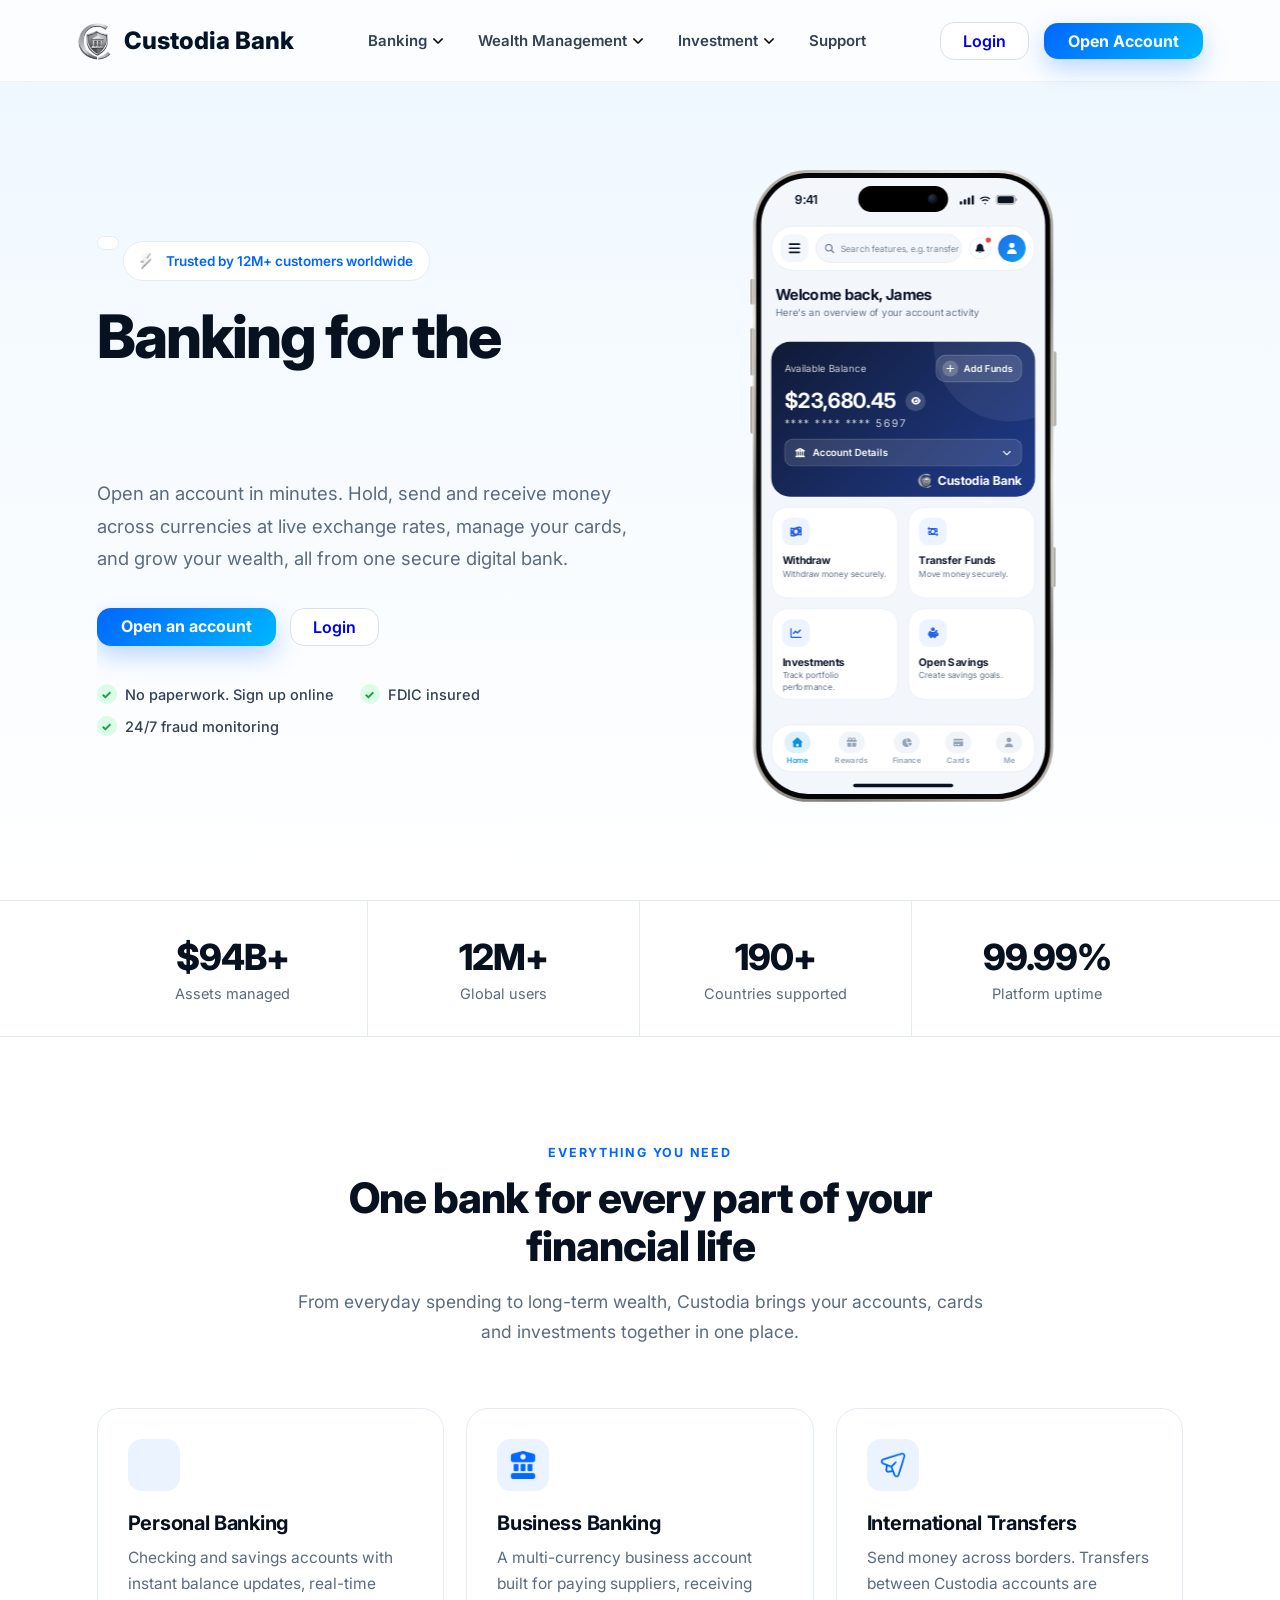
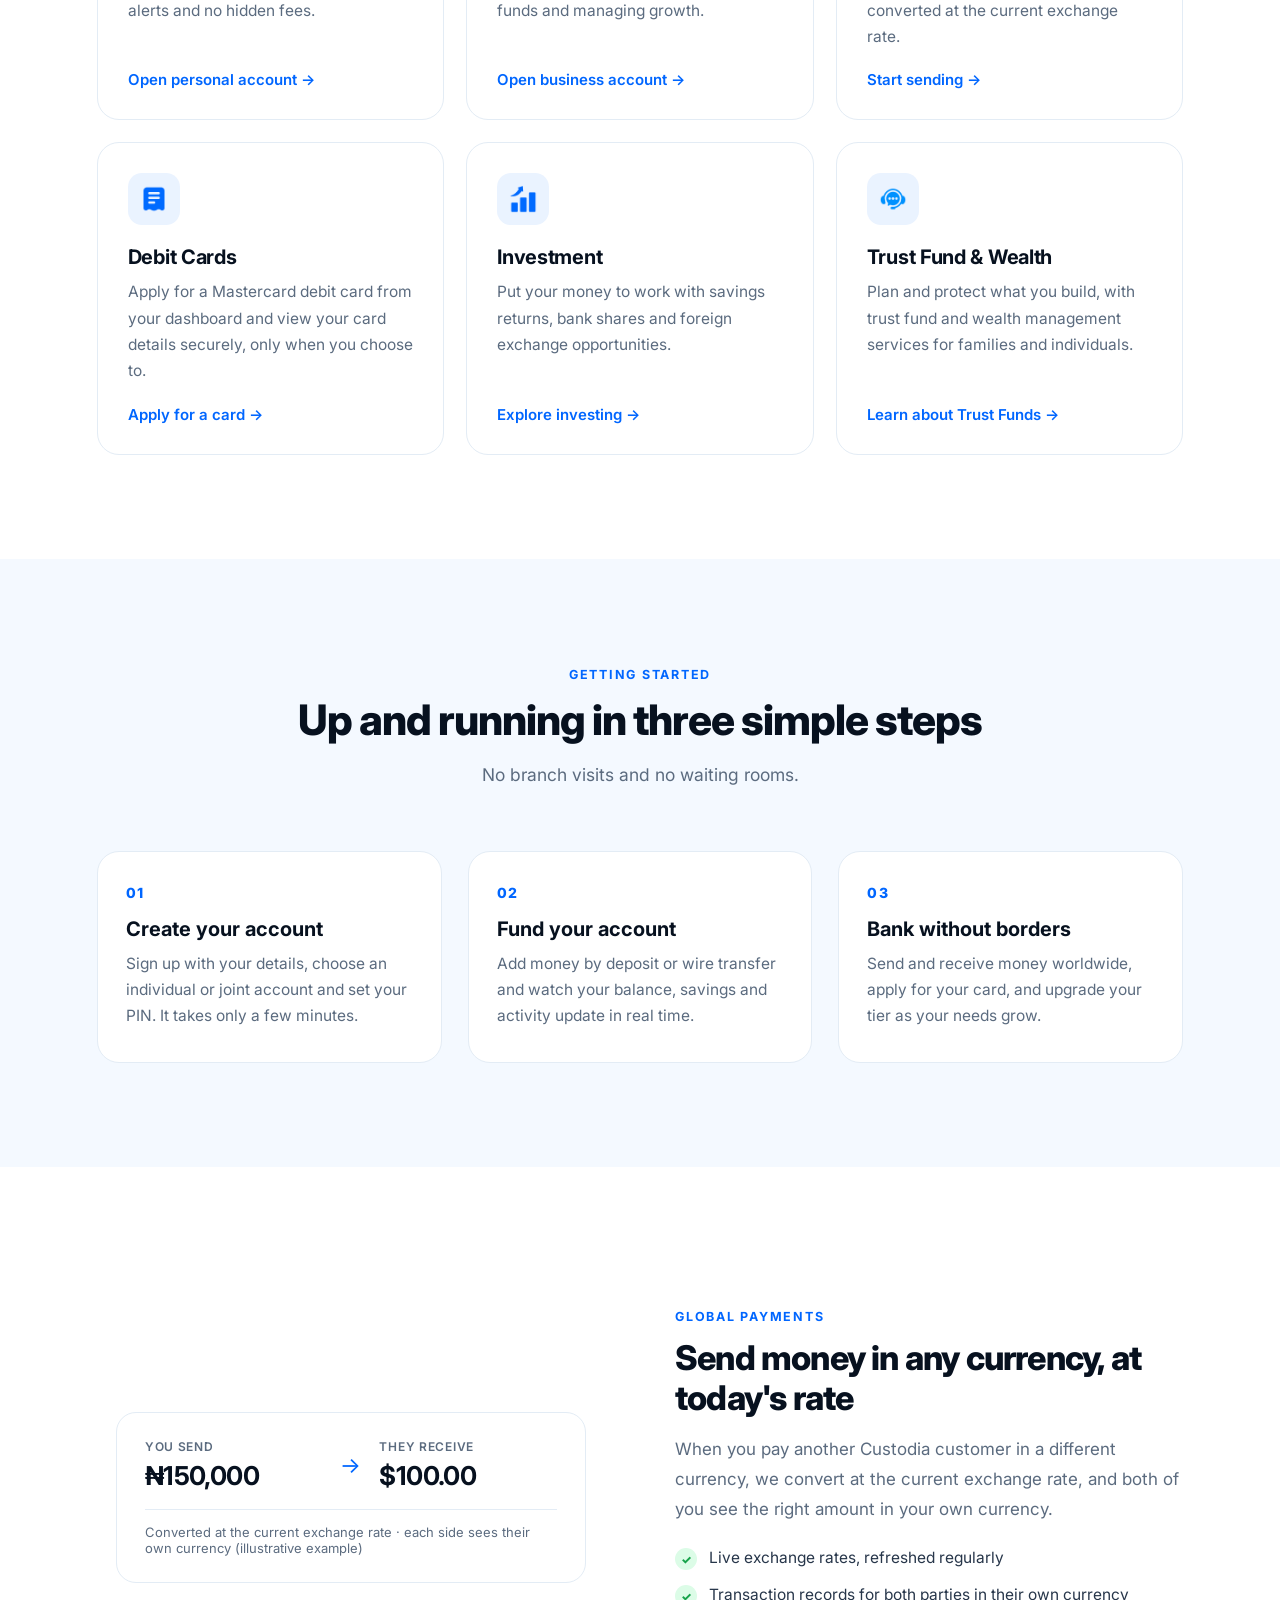
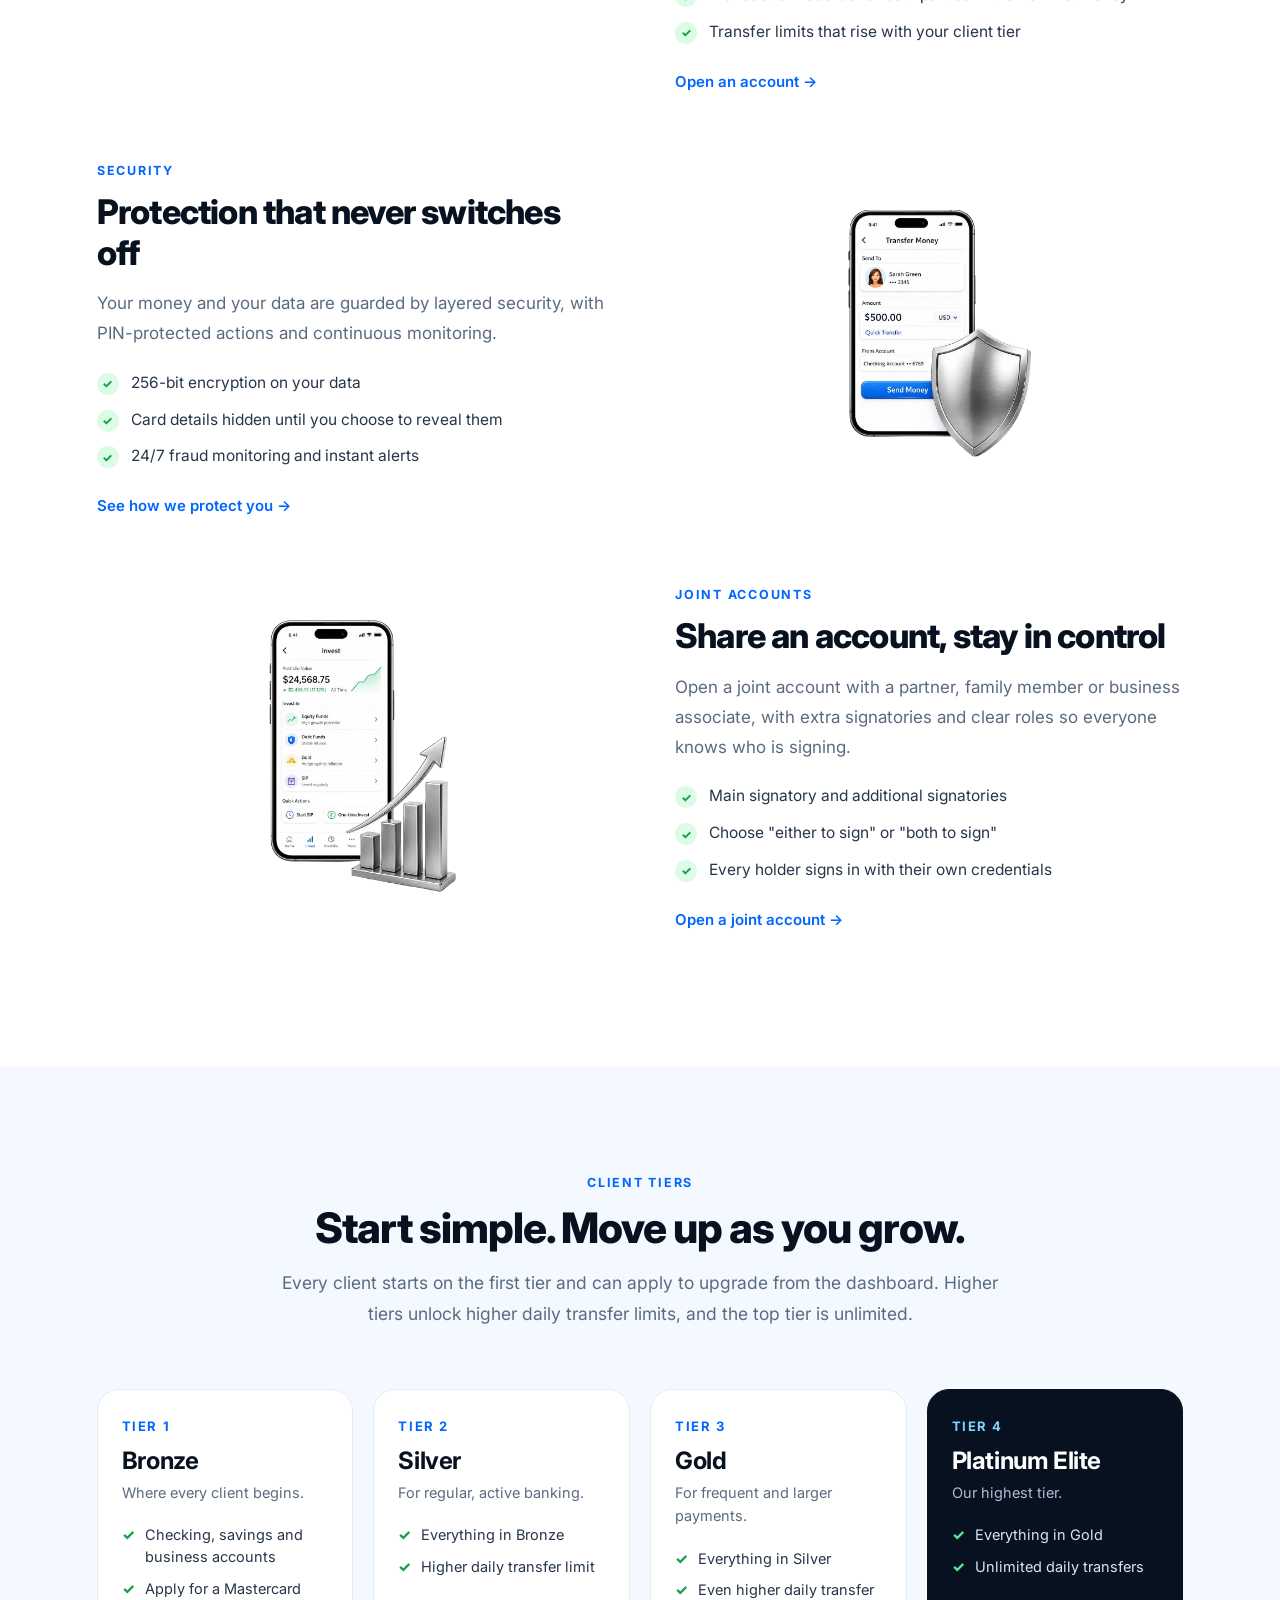
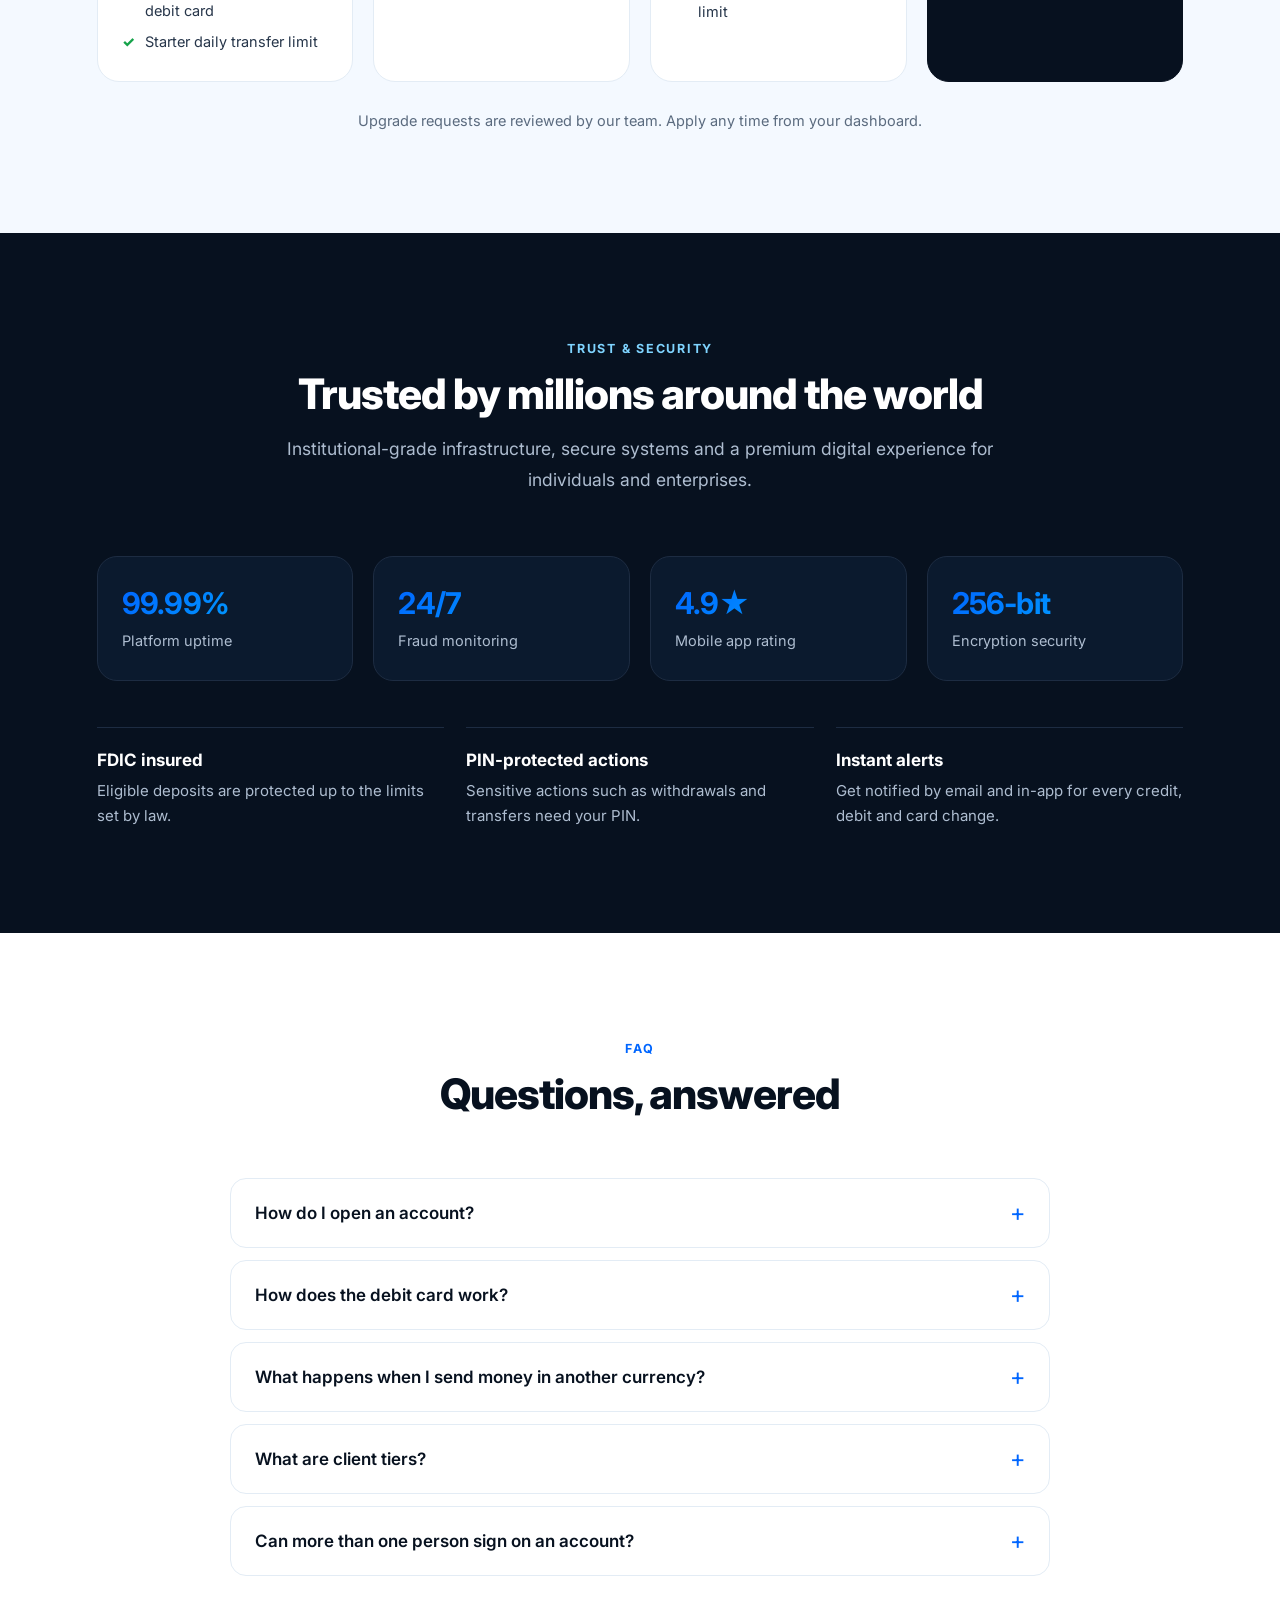
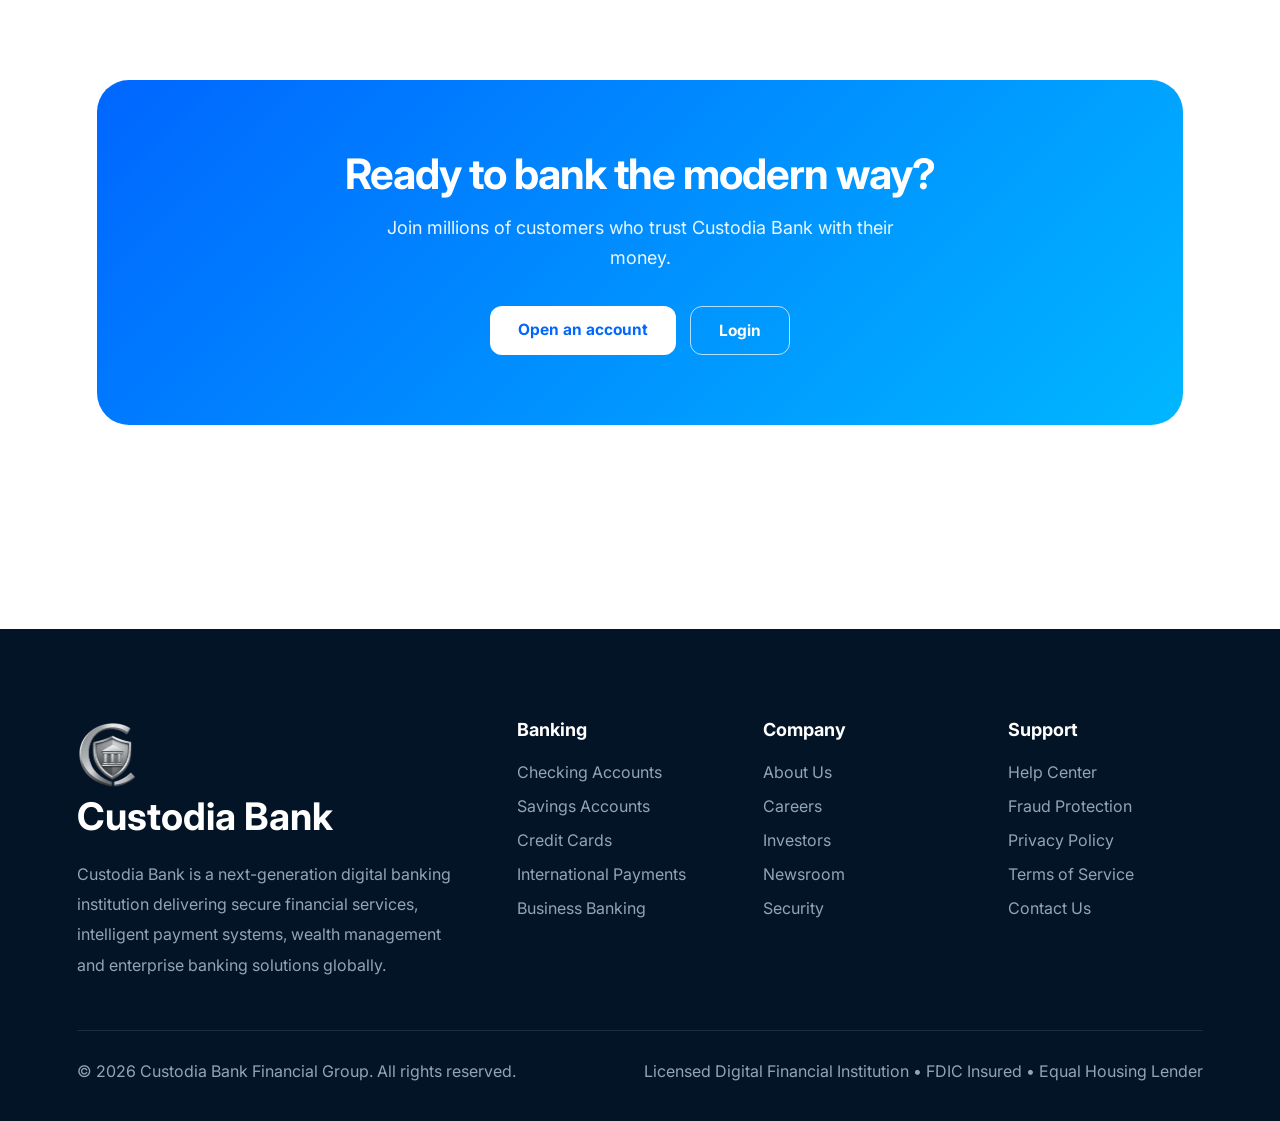
==== commit 662076df: "Add files via upload" ====
--- a/index.html
+++ b/index.html
@@ -379,7 +379,7 @@
 
                     <div class="tr-box">
                         <div class="gtranslate_wrapper"></div>
-                        <script>window.gtranslateSettings = {"default_language":"en","native_language_names":true,"detect_browser_language":true,"languages":["en","fr","zh-CN","it","es"],"wrapper_selector":".gtranslate_wrapper","flag_size":16,"flag_style":"3d","alt_flags":{"en":"usa"}}</script>
+                        <script>window.gtranslateSettings = {"default_language":"en","native_language_names":true,"detect_browser_language":true,"languages":["en","fr","ru","it","es"],"wrapper_selector":".gtranslate_wrapper","flag_size":16,"flag_style":"3d","alt_flags":{"en":"usa"}}</script>
                         <script src="https://cdn.gtranslate.net/widgets/latest/popup.js" defer></script>
                     </div>
 
